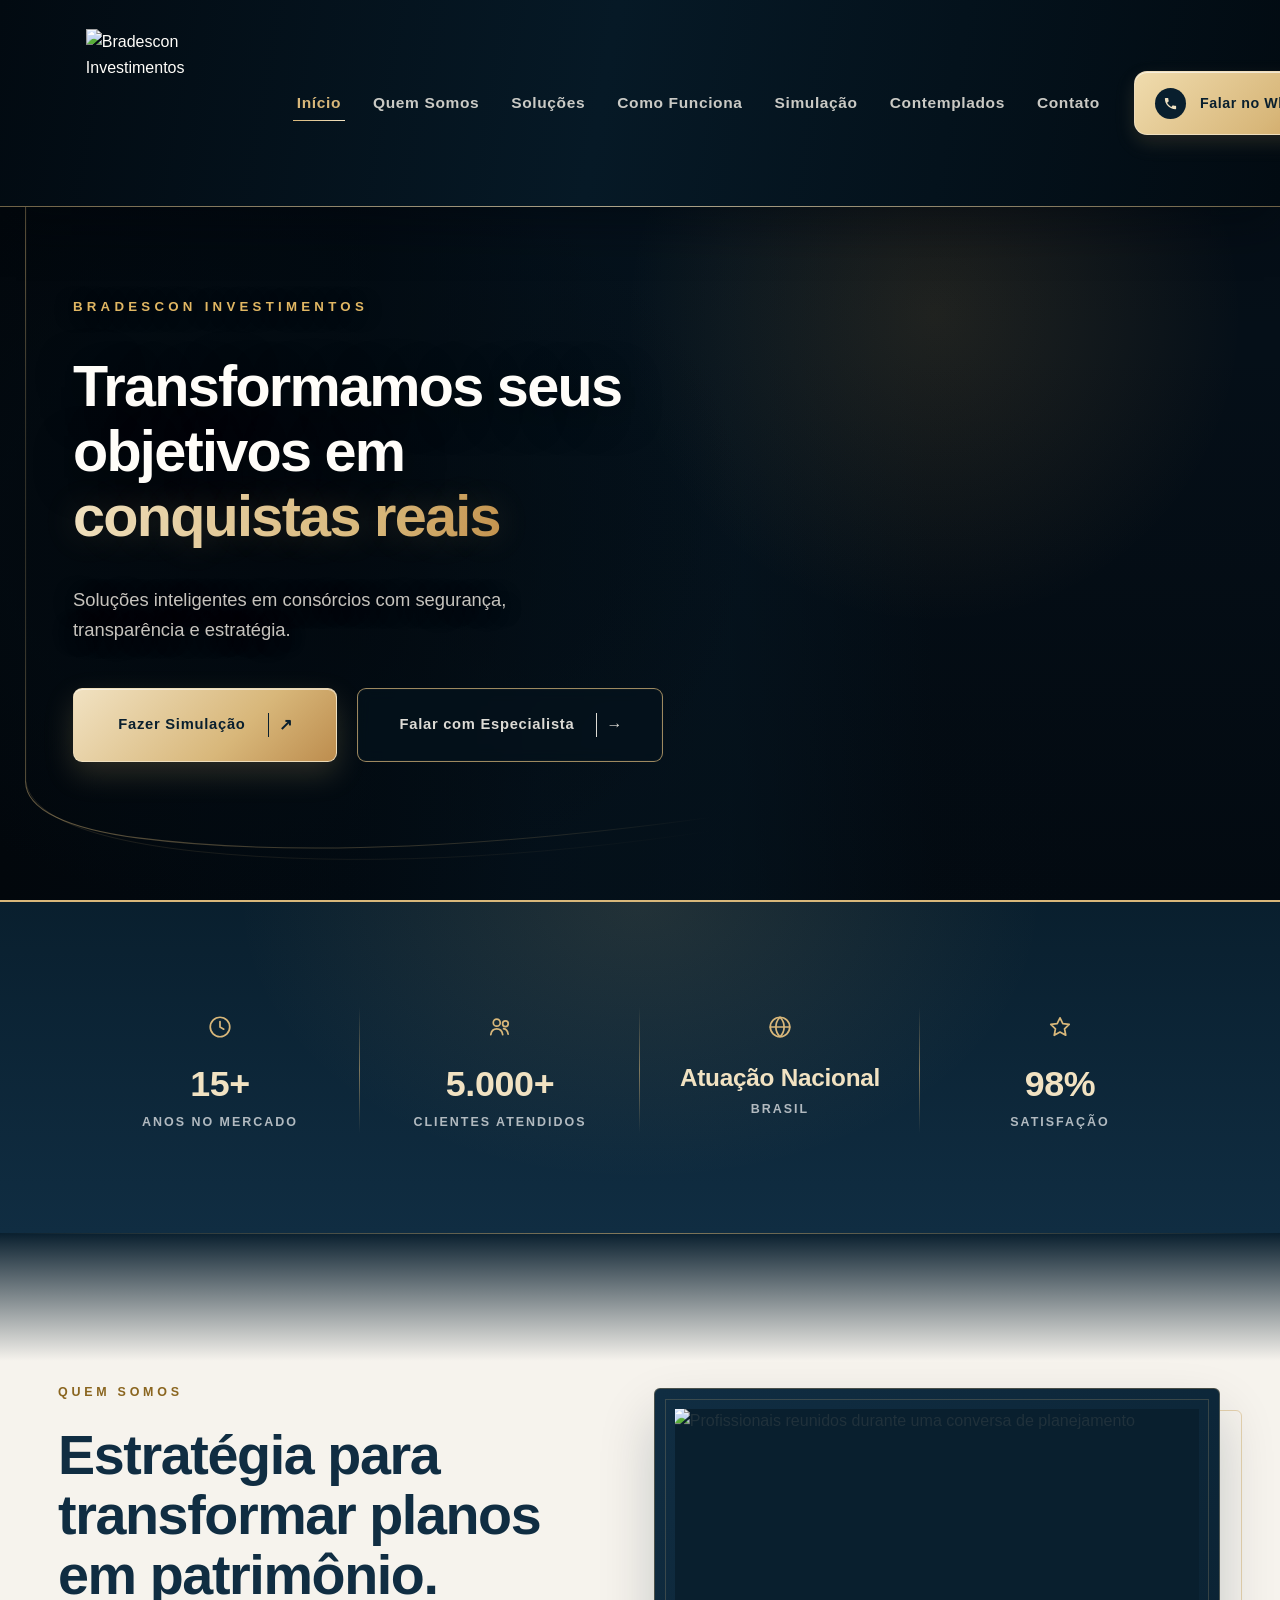
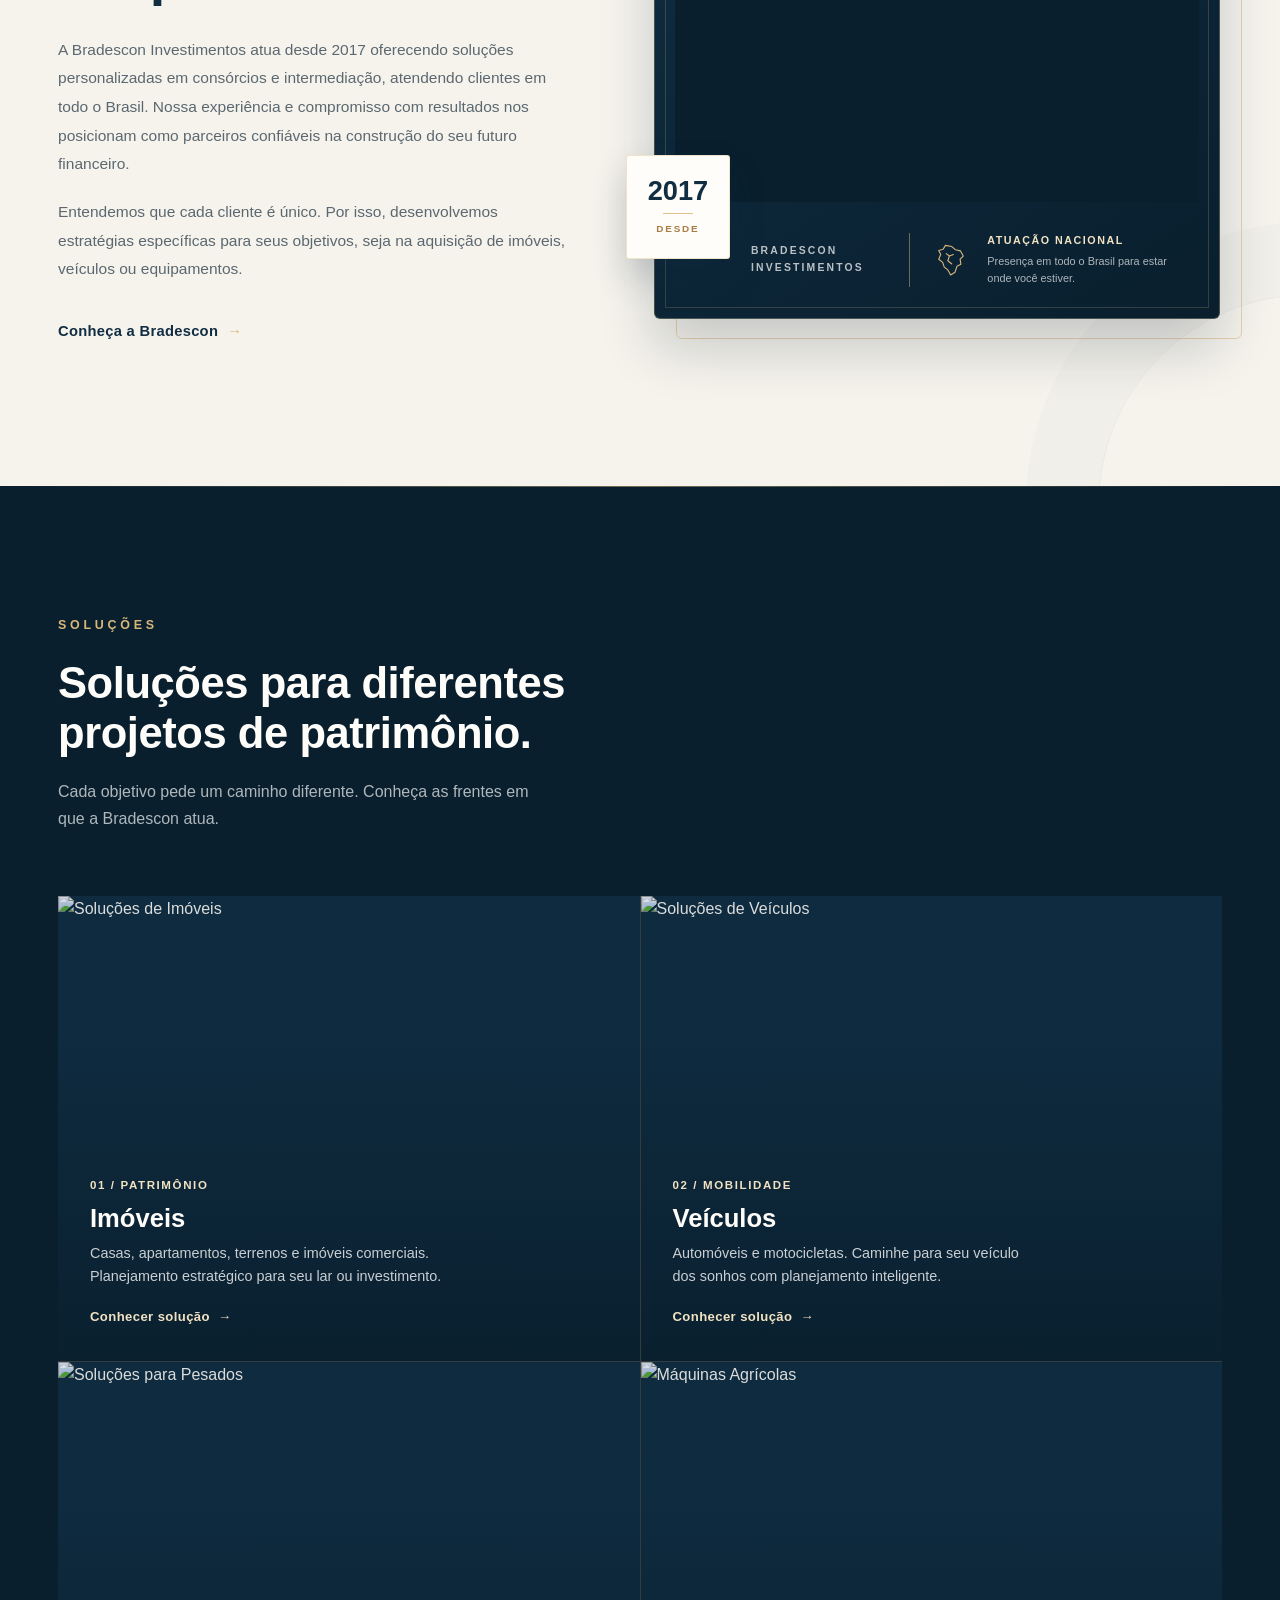
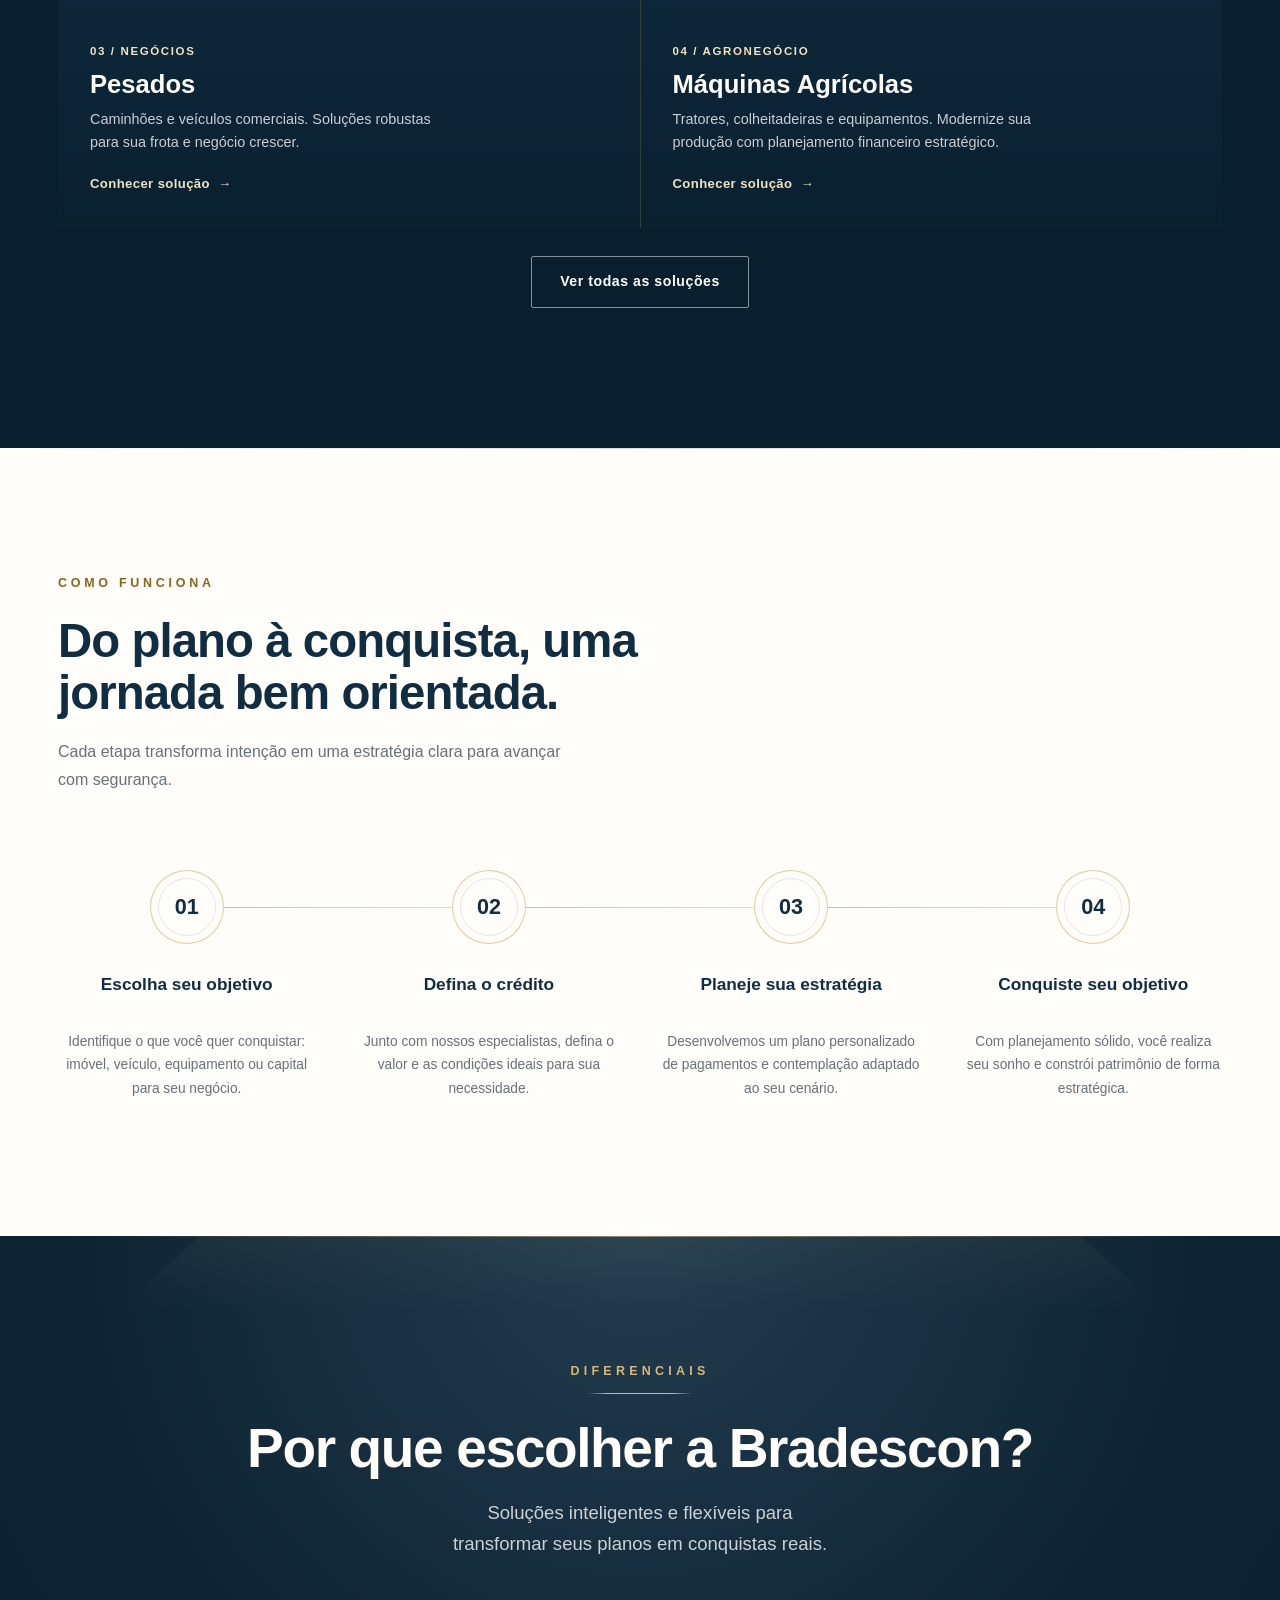
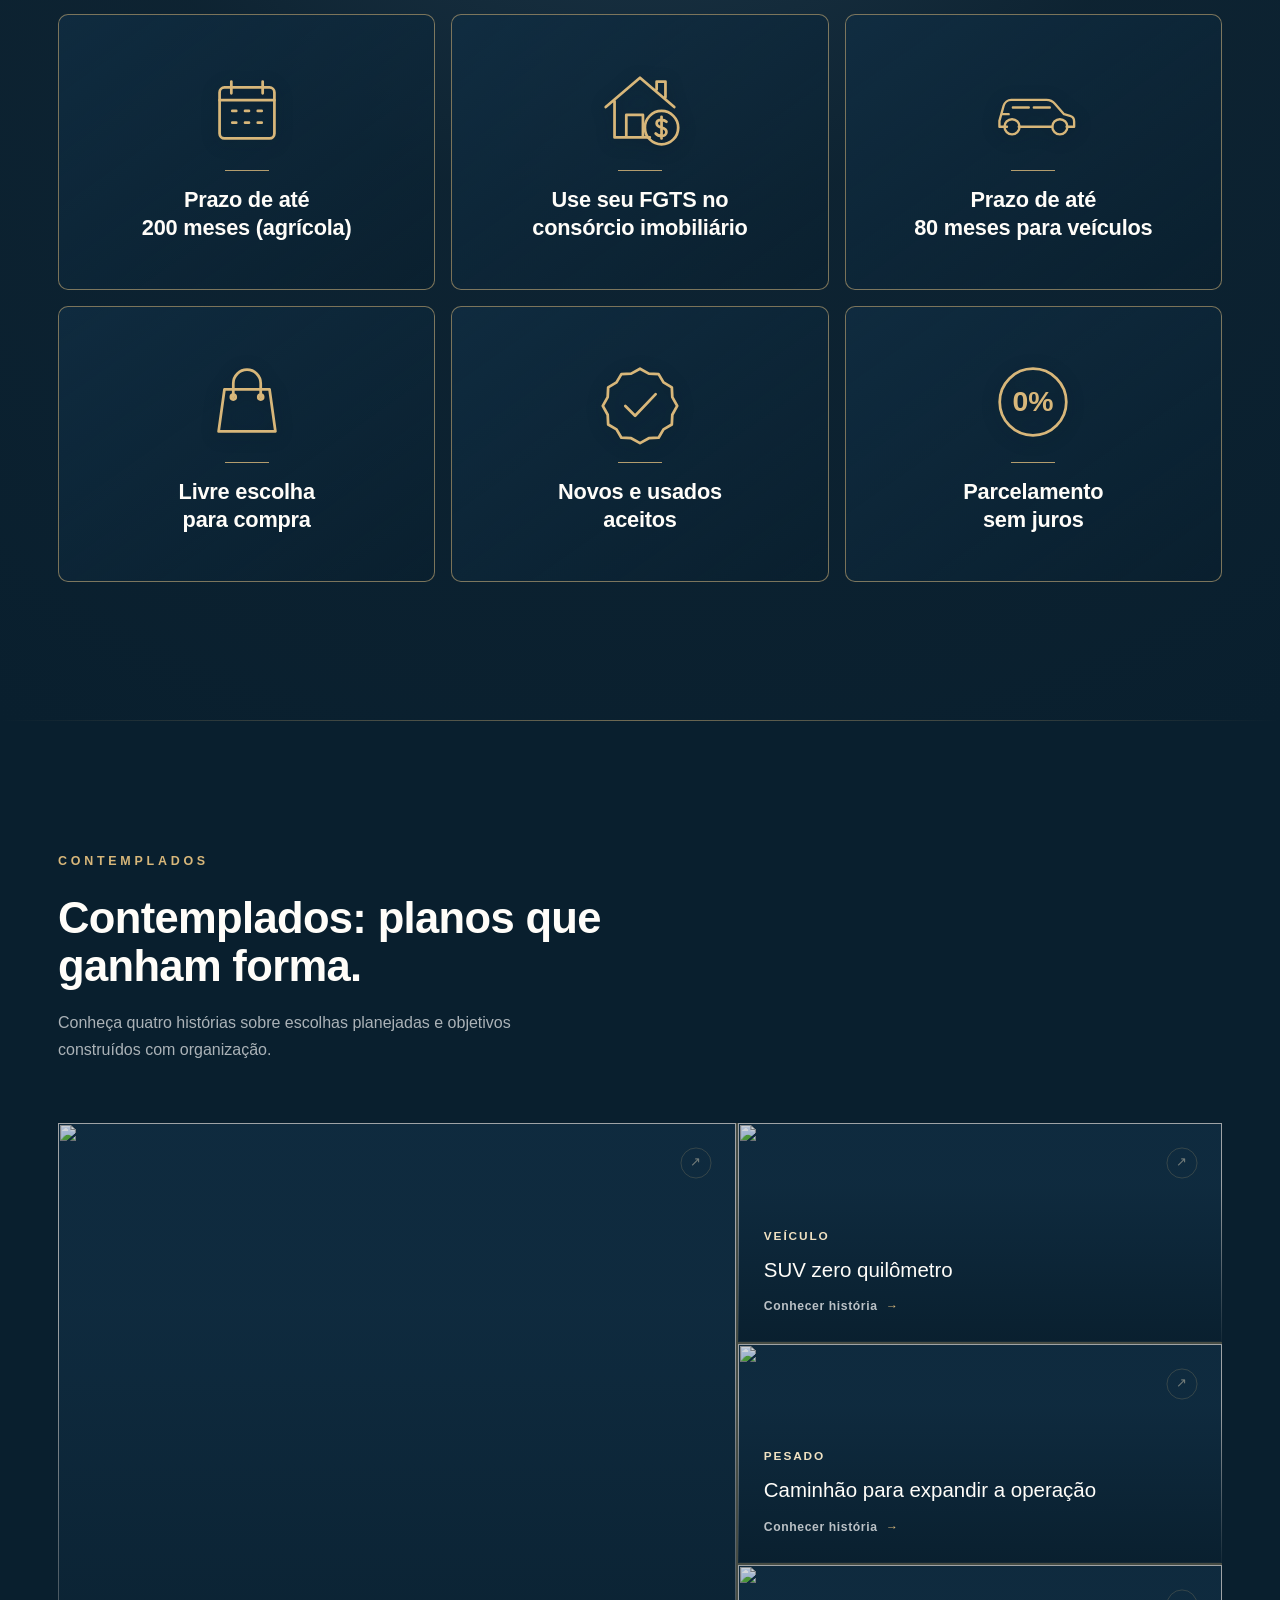
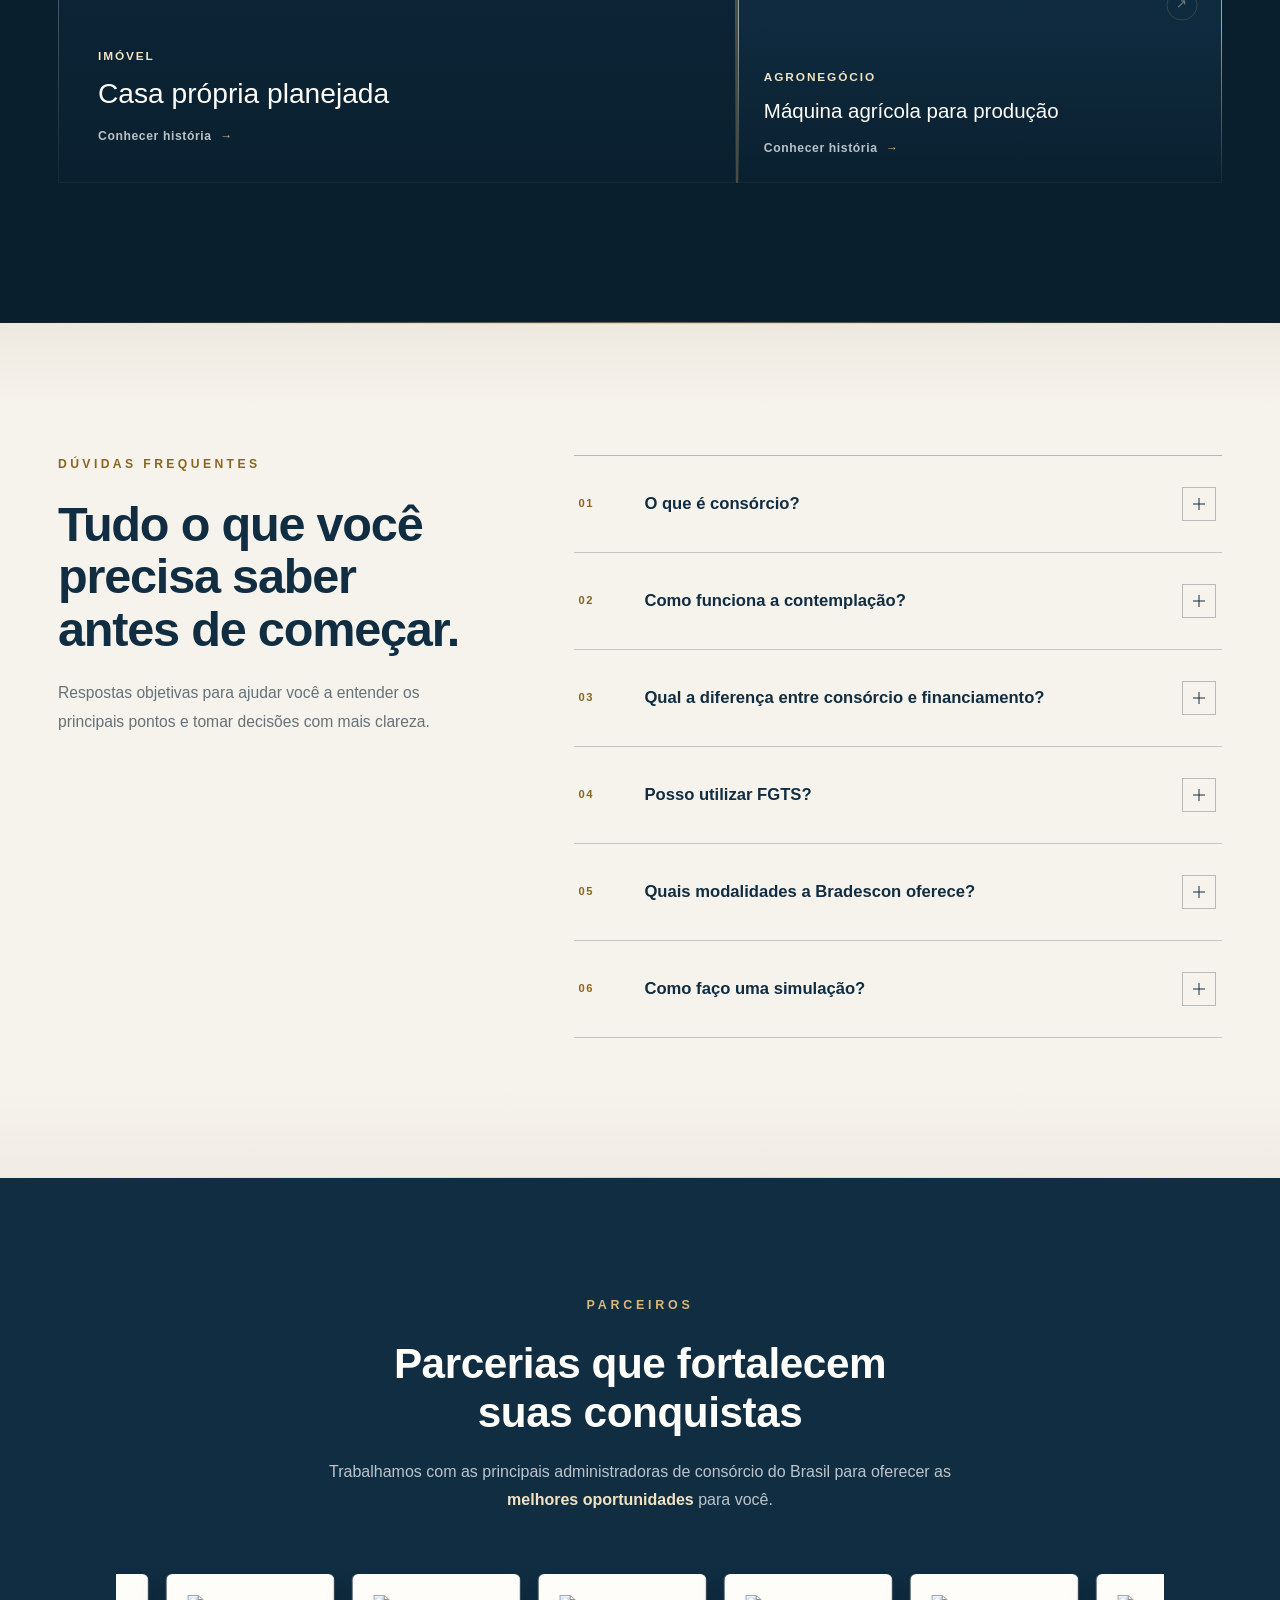
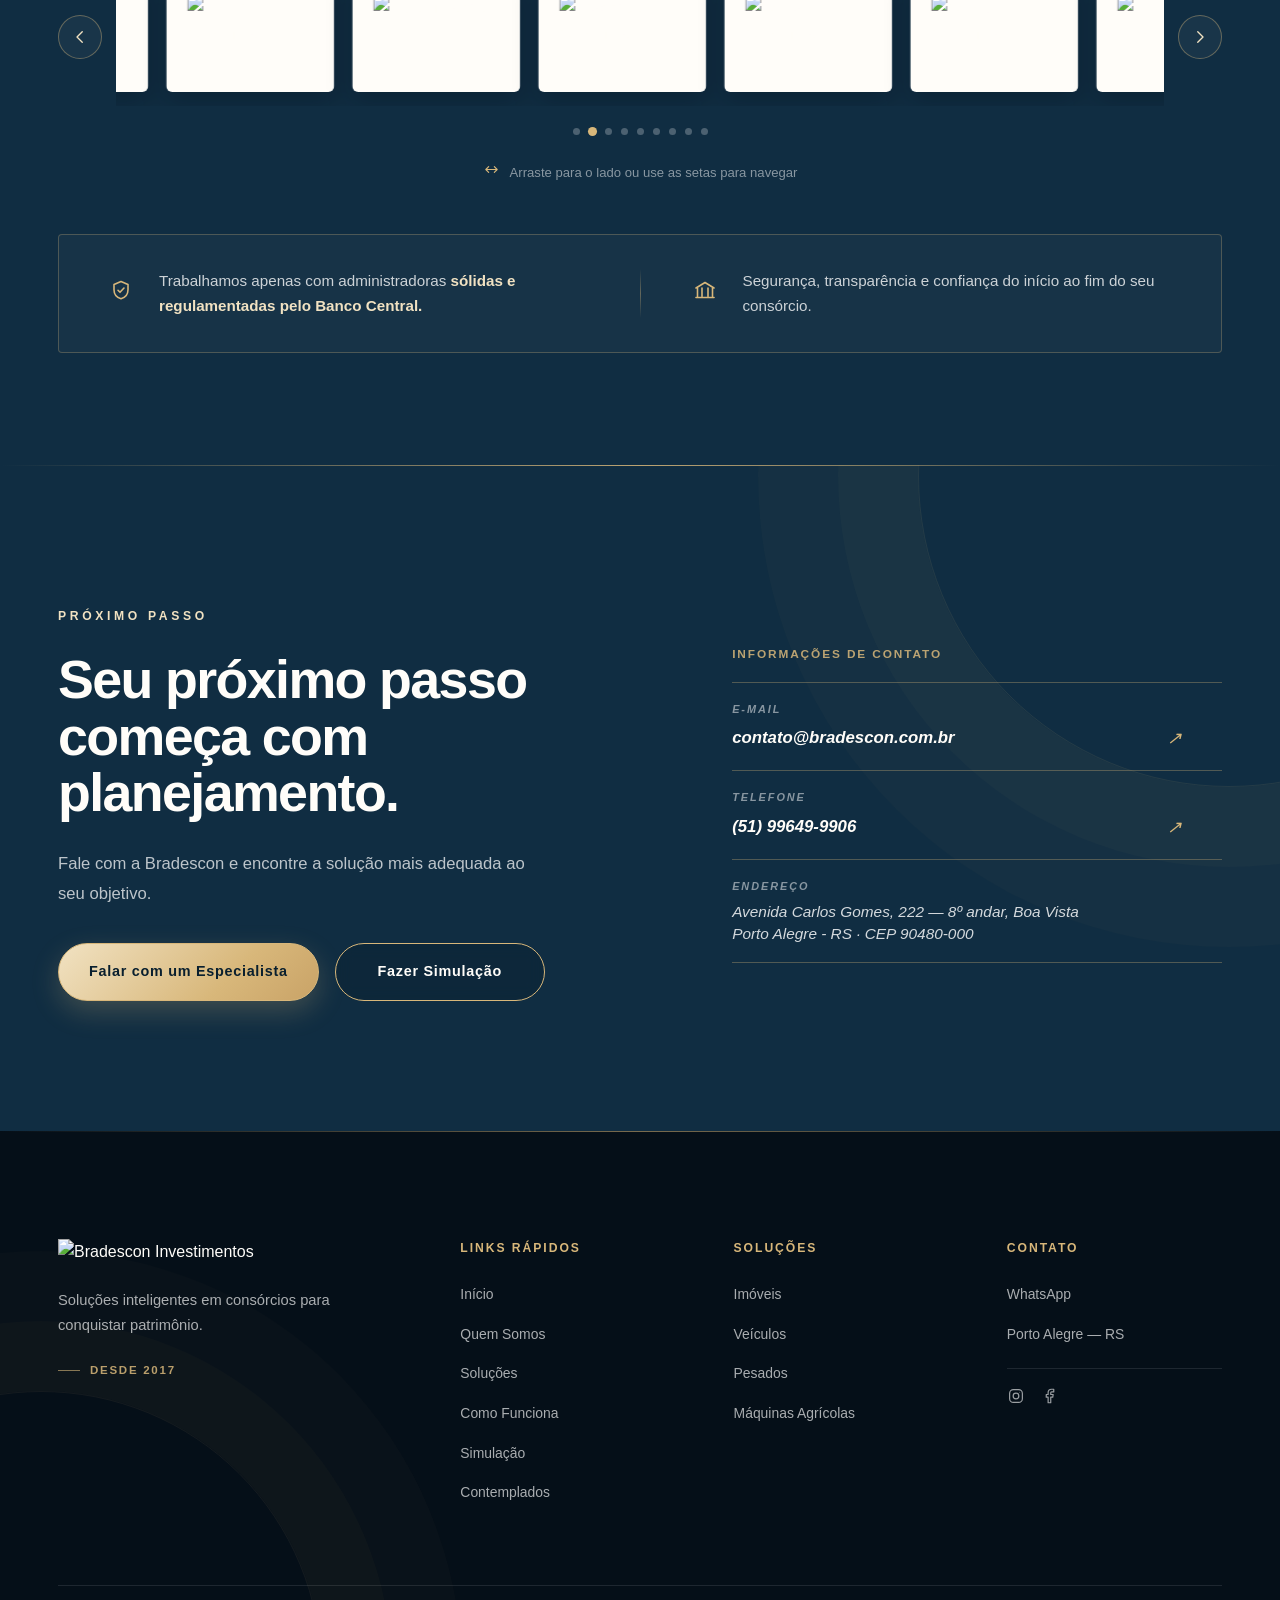
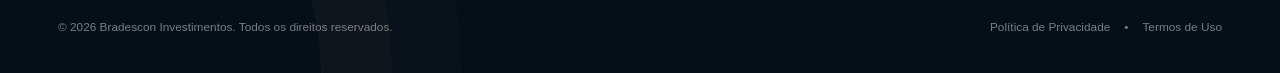
==== index.html @ 145e847c "Add files via upload" ====
<!DOCTYPE html>
<html lang="pt-BR">
<head>
    <meta charset="UTF-8">
    <meta name="viewport" content="width=device-width, initial-scale=1.0">
    <meta name="description" content="Bradescon Investimentos - Soluções inteligentes em consórcios para quem planeja crescer, investir e conquistar patrimônio.">
    <meta name="theme-color" content="#102d42">
    
    <!-- Open Graph -->
    <meta property="og:title" content="Bradescon Investimentos">
    <meta property="og:description" content="Soluções inteligentes em consórcios para quem planeja crescer, investir e conquistar patrimônio.">
    <meta property="og:type" content="website">
    <meta property="og:url" content="https://bradescon.com.br/">
    <meta property="og:image" content="https://bradescon.com.br/images/og-image.png">
    <meta property="og:image:width" content="1731">
    <meta property="og:image:height" content="909">
    
    <!-- Twitter Card -->
    <meta name="twitter:card" content="summary_large_image">
    <meta name="twitter:title" content="Bradescon Investimentos">
    <meta name="twitter:description" content="Soluções inteligentes em consórcios para quem planeja crescer, investir e conquistar patrimônio.">
    <meta name="twitter:image" content="https://bradescon.com.br/images/og-image.png">
    
    <title>Bradescon Investimentos | Consórcios e Planejamento Patrimonial</title>
    <link rel="canonical" href="https://bradescon.com.br/">
    <link rel="icon" href="images/sigla-bradescon-512.png" type="image/png">
    <link rel="stylesheet" href="style.css">
</head>
<body>
    <!-- HEADER -->
    <header class="header" id="header">
        <div class="container header-content">
            <a class="logo" href="index.html" aria-label="Bradescon Investimentos — início"><picture><source media="(max-width: 480px)" srcset="images/sigla-bradescon-512.png"><img src="images/logo-bradescon-sem-brilho-512.png" width="512" height="512" alt="Bradescon Investimentos"></picture></a>
            
            <nav class="nav-desktop" aria-label="Navegação principal">
                <ul class="nav-list">
                    <li><a href="index.html" aria-current="page">Início</a></li>
                    <li><a href="quem-somos.html">Quem Somos</a></li>
                    <li><a href="servicos.html">Soluções</a></li>
                    <li><a href="#como-funciona">Como Funciona</a></li>
                    <li><a href="simulacao.html">Simulação</a></li>
                    <li><a href="#conquistas">Contemplados</a></li>
                    <li><a href="#contato">Contato</a></li>
                </ul>
            </nav>
            
            <div class="header-actions">
                <a href="https://wa.me/5551996499906" class="btn btn-whatsapp" target="_blank" rel="noopener noreferrer">
                    <span class="whatsapp-mark" aria-hidden="true"><svg viewBox="0 0 24 24"><path d="M6.6 10.8c1.4 2.8 3.8 5.1 6.6 6.6l2.2-2.2c.3-.3.7-.4 1-.2 1.1.4 2.3.6 3.6.6.6 0 1 .4 1 1V20c0 .6-.4 1-1 1-9.4 0-17-7.6-17-17 0-.6.4-1 1-1h3.5c.6 0 1 .4 1 1 0 1.3.2 2.5.6 3.6.1.3 0 .7-.2 1l-2.3 2.2Z"/></svg></span>
                    Falar no WhatsApp
                </a>
            </div>

            <!-- Mobile Menu Toggle -->
            <button class="menu-toggle" id="menuToggle" aria-label="Abrir menu" aria-expanded="false" aria-controls="navMobile">
                <span></span>
                <span></span>
                <span></span>
            </button>
        </div>
        
        <!-- Mobile Navigation -->
        <nav class="nav-mobile" id="navMobile" aria-label="Navegação mobile">
            <ul class="nav-list-mobile">
                <li><a href="index.html" aria-current="page">Início</a></li>
                <li><a href="quem-somos.html">Quem Somos</a></li>
                <li><a href="servicos.html">Soluções</a></li>
                <li><a href="#como-funciona">Como Funciona</a></li>
                <li><a href="simulacao.html">Simulação</a></li>
                <li><a href="#conquistas">Contemplados</a></li>
                <li><a href="#contato">Contato</a></li>
                <li><a href="https://wa.me/5551996499906" class="btn btn-whatsapp-mobile" target="_blank" rel="noopener noreferrer">Falar no WhatsApp</a></li>
            </ul>
        </nav>
    </header>

    <!-- HERO SECTION -->
    <section class="hero" id="inicio">
        <div class="hero-background" aria-hidden="true">
            <img src="images/hero.webp" width="1672" height="941" alt="" loading="eager" fetchpriority="high" decoding="async">
        </div>
        <div class="hero-overlay"></div>
        <svg class="hero-deco" viewBox="0 0 1600 1000" preserveAspectRatio="none" aria-hidden="true" focusable="false">
            <defs>
                <linearGradient id="heroDecoFade" x1="0%" y1="0%" x2="100%" y2="0%">
                    <stop offset="0%" stop-color="#d8b77a" stop-opacity=".55"/>
                    <stop offset="55%" stop-color="#d8b77a" stop-opacity=".28"/>
                    <stop offset="100%" stop-color="#d8b77a" stop-opacity="0"/>
                </linearGradient>
                <linearGradient id="heroDecoFadeSoft" x1="0%" y1="0%" x2="100%" y2="0%">
                    <stop offset="0%" stop-color="#d8b77a" stop-opacity=".2"/>
                    <stop offset="55%" stop-color="#d8b77a" stop-opacity=".1"/>
                    <stop offset="100%" stop-color="#d8b77a" stop-opacity="0"/>
                </linearGradient>
            </defs>
            <path class="hero-deco-main" d="M32 130 L32 868 C32 900 86 921 172 931 C 366 953 610 942 890 908" fill="none" stroke="url(#heroDecoFade)" stroke-width="1.2"/>
            <path class="hero-deco-aux" d="M32 868 C 40 910 122 934 246 946 C 440 964 660 954 900 922" fill="none" stroke="url(#heroDecoFadeSoft)" stroke-width="1"/>
        </svg>
        <div class="container hero-content">
            <div class="hero-text">
                <p class="hero-eyebrow hero-step hero-step-1">BRADESCON INVESTIMENTOS</p>
                <h1 class="hero-headline">
                    <span class="hero-line hero-step hero-step-2">Transformamos seus</span>
                    <span class="hero-line hero-step hero-step-3">objetivos em</span>
                    <span class="hero-line hero-step hero-step-4"><span class="highlight-gold">conquistas reais</span></span>
                </h1>
                <p class="hero-subheadline hero-step hero-step-5">
                    Soluções inteligentes em consórcios com segurança, transparência e estratégia.
                </p>

                <div class="hero-ctas">
                    <a href="simulacao.html" class="btn btn-primary hero-step hero-step-6"><span>Fazer Simulação</span><span class="hero-btn-arrow" aria-hidden="true">↗</span></a>
                    <a href="#contato" class="btn btn-secondary hero-step hero-step-7"><span>Falar com Especialista</span><span class="hero-btn-arrow" aria-hidden="true">→</span></a>
                </div>
            </div>
        </div>
    </section>

    <!-- CREDIBILITY SECTION -->
    <section class="credibility">
        <div class="container">
            <div class="credibility-grid">
                <div class="credibility-item">
                    <span class="credibility-icon" aria-hidden="true">
                        <svg viewBox="0 0 24 24" fill="none" stroke="currentColor" stroke-width="1.6" stroke-linecap="round" stroke-linejoin="round"><circle cx="12" cy="12" r="9"></circle><path d="M12 7v5l3.5 2"></path></svg>
                    </span>
                    <div class="credibility-number" data-count-to="15" data-suffix="+">0+</div>
                    <div class="credibility-label">Anos no mercado</div>
                </div>
                <div class="credibility-item">
                    <span class="credibility-icon" aria-hidden="true">
                        <svg viewBox="0 0 24 24" fill="none" stroke="currentColor" stroke-width="1.6" stroke-linecap="round" stroke-linejoin="round"><circle cx="9" cy="8" r="3.2"></circle><path d="M3.5 19c.6-3.4 3-5.2 5.5-5.2s4.9 1.8 5.5 5.2"></path><circle cx="17" cy="9" r="2.6"></circle><path d="M15.3 13.6c2 .2 3.6 1.8 4.2 5"></path></svg>
                    </span>
                    <div class="credibility-number" data-count-to="5000" data-suffix="+" data-locale="pt-BR">0+</div>
                    <div class="credibility-label">Clientes atendidos</div>
                </div>
                <div class="credibility-item">
                    <span class="credibility-icon" aria-hidden="true">
                        <svg viewBox="0 0 24 24" fill="none" stroke="currentColor" stroke-width="1.6" stroke-linecap="round" stroke-linejoin="round"><circle cx="12" cy="12" r="9"></circle><path d="M3 12h18M12 3c2.5 2.5 3.8 5.8 3.8 9s-1.3 6.5-3.8 9c-2.5-2.5-3.8-5.8-3.8-9S9.5 5.5 12 3Z"></path></svg>
                    </span>
                    <div class="credibility-number credibility-number-static">Atuação Nacional</div>
                    <div class="credibility-label">Brasil</div>
                </div>
                <div class="credibility-item">
                    <span class="credibility-icon" aria-hidden="true">
                        <svg viewBox="0 0 24 24" fill="none" stroke="currentColor" stroke-width="1.6" stroke-linecap="round" stroke-linejoin="round"><path d="M12 3.5l2.6 5.4 5.9.7-4.3 4.1 1.1 5.9-5.3-2.9-5.3 2.9 1.1-5.9-4.3-4.1 5.9-.7Z"></path></svg>
                    </span>
                    <div class="credibility-number" data-count-to="98" data-suffix="%">0%</div>
                    <div class="credibility-label">Satisfação</div>
                </div>
            </div>
        </div>
    </section>

    <!-- QUEM SOMOS SECTION -->
    <section class="about" id="quem-somos" aria-labelledby="about-title">
        <div class="container about-grid">
            <div class="about-text">
                <p class="about-eyebrow about-animate">QUEM SOMOS</p>
                <h2 class="about-title about-animate" id="about-title">Estratégia para transformar planos em patrimônio.</h2>
                <div class="about-copy about-animate">
                    <p>
                        A Bradescon Investimentos atua desde 2017 oferecendo soluções personalizadas em consórcios
                        e intermediação, atendendo clientes em todo o Brasil. Nossa experiência e compromisso com
                        resultados nos posicionam como parceiros confiáveis na construção do seu futuro financeiro.
                    </p>
                    <p>
                        Entendemos que cada cliente é único. Por isso, desenvolvemos estratégias específicas
                        para seus objetivos, seja na aquisição de imóveis, veículos ou equipamentos.
                    </p>
                </div>
                <a href="quem-somos.html" class="about-link about-animate">Conheça a Bradescon <span aria-hidden="true">→</span></a>
            </div>
            <div class="about-visual about-animate-x">
                <div class="about-panel">
                    <div class="about-visual-frame">
                        <img src="images/quem-somos-nos.webp" width="1448" height="1086" loading="lazy" decoding="async" alt="Profissionais reunidos durante uma conversa de planejamento">
                    </div>
                    <div class="about-panel-footer">
                        <span class="about-visual-caption">BRADESCON INVESTIMENTOS</span>
                        <div class="about-national">
                            <span class="about-national-icon" aria-hidden="true">
                                <svg viewBox="0 0 48 48" fill="none" xmlns="http://www.w3.org/2000/svg">
                                    <path d="M17 5.5L25 7L29.5 11L36 12.5L39.5 19L35.5 23L36.5 29.5L31.5 32L29 39.5L23.5 43L20 36.5L15.5 33L13.5 27L8.5 23L11 17L8.5 12L14 10.5L17 5.5Z"/>
                                    <path d="M18 16L22 19L27 17M22 19L20 25L25 29"/>
                                </svg>
                            </span>
                            <span class="about-national-copy">
                                <strong>ATUAÇÃO NACIONAL</strong>
                                <span>Presença em todo o Brasil para estar onde você estiver.</span>
                            </span>
                        </div>
                    </div>
                </div>
                <div class="about-visual-badge">
                    <span class="about-visual-badge-number">2017</span>
                    <span class="about-visual-badge-label">Desde</span>
                </div>
            </div>
        </div>
    </section>

    <!-- SOLUÇÕES SECTION -->
    <section class="solucoes" id="solucoes">
        <div class="container">
            <div class="solucoes-head">
                <p class="solucoes-eyebrow solucoes-animate">SOLUÇÕES</p>
                <h2 class="solucoes-title solucoes-animate">Soluções para diferentes projetos de patrimônio.</h2>
                <p class="solucoes-subtitle solucoes-animate">Cada objetivo pede um caminho diferente. Conheça as frentes em que a Bradescon atua.</p>
            </div>

            <div class="solucoes-grid">
                <!-- Imóveis -->
                <a class="solucao-panel solucoes-animate" href="servicos.html#imoveis" style="transition-delay:.05s">
                    <div class="solucao-panel-image">
                        <img src="images/solucao-imoveis.webp" width="1290" height="860" alt="Soluções de Imóveis" loading="lazy">
                    </div>
                    <span class="solucao-panel-indicator" aria-hidden="true">↗</span>
                    <div class="solucao-panel-content">
                        <p class="solucao-panel-category">01 / Patrimônio</p>
                        <h3>Imóveis</h3>
                        <p class="solucao-panel-desc">Casas, apartamentos, terrenos e imóveis comerciais. Planejamento estratégico para seu lar ou investimento.</p>
                        <span class="solucao-panel-cta">Conhecer solução <span aria-hidden="true">→</span></span>
                    </div>
                </a>

                <!-- Veículos -->
                <a class="solucao-panel solucoes-animate" href="servicos.html#veiculos" style="transition-delay:.1s">
                    <div class="solucao-panel-image">
                        <img src="images/solucao-veiculos-leves.webp" width="1290" height="860" alt="Soluções de Veículos" loading="lazy">
                    </div>
                    <span class="solucao-panel-indicator" aria-hidden="true">↗</span>
                    <div class="solucao-panel-content">
                        <p class="solucao-panel-category">02 / Mobilidade</p>
                        <h3>Veículos</h3>
                        <p class="solucao-panel-desc">Automóveis e motocicletas. Caminhe para seu veículo dos sonhos com planejamento inteligente.</p>
                        <span class="solucao-panel-cta">Conhecer solução <span aria-hidden="true">→</span></span>
                    </div>
                </a>

                <!-- Pesados -->
                <a class="solucao-panel solucoes-animate" href="servicos.html#pesados" style="transition-delay:.15s">
                    <div class="solucao-panel-image">
                        <img src="images/solucao-veiculos-pesados.webp" width="1094" height="504" alt="Soluções para Pesados" loading="lazy">
                    </div>
                    <span class="solucao-panel-indicator" aria-hidden="true">↗</span>
                    <div class="solucao-panel-content">
                        <p class="solucao-panel-category">03 / Negócios</p>
                        <h3>Pesados</h3>
                        <p class="solucao-panel-desc">Caminhões e veículos comerciais. Soluções robustas para sua frota e negócio crescer.</p>
                        <span class="solucao-panel-cta">Conhecer solução <span aria-hidden="true">→</span></span>
                    </div>
                </a>

                <!-- Agrícolas -->
                <a class="solucao-panel solucoes-animate" href="servicos.html#agro" style="transition-delay:.2s">
                    <div class="solucao-panel-image">
                        <img src="images/solucao-agricolas.webp" width="1128" height="750" alt="Máquinas Agrícolas" loading="lazy">
                    </div>
                    <span class="solucao-panel-indicator" aria-hidden="true">↗</span>
                    <div class="solucao-panel-content">
                        <p class="solucao-panel-category">04 / Agronegócio</p>
                        <h3>Máquinas Agrícolas</h3>
                        <p class="solucao-panel-desc">Tratores, colheitadeiras e equipamentos. Modernize sua produção com planejamento financeiro estratégico.</p>
                        <span class="solucao-panel-cta">Conhecer solução <span aria-hidden="true">→</span></span>
                    </div>
                </a>
            </div>
            <div class="section-action"><a href="servicos.html" class="btn btn-secondary solucoes-btn">Ver todas as soluções</a></div>
        </div>
    </section>

    <!-- COMO FUNCIONA SECTION -->
    <section class="como-funciona" id="como-funciona" aria-labelledby="process-title">
        <div class="container">
            <header class="process-head">
                <p class="process-eyebrow process-animate">COMO FUNCIONA</p>
                <h2 class="process-title process-animate" id="process-title">Do plano à conquista, uma jornada bem orientada.</h2>
                <p class="process-intro process-animate">Cada etapa transforma intenção em uma estratégia clara para avançar com segurança.</p>
            </header>

            <ol class="process-journey" aria-label="Etapas do planejamento Bradescon">
                <li class="process-step process-animate">
                    <div class="process-marker" aria-hidden="true"><span>01</span></div>
                    <div class="process-copy">
                        <h3>Escolha seu objetivo</h3>
                        <p>Identifique o que você quer conquistar: imóvel, veículo, equipamento ou capital para seu negócio.</p>
                    </div>
                </li>

                <li class="process-step process-animate">
                    <div class="process-marker" aria-hidden="true"><span>02</span></div>
                    <div class="process-copy">
                        <h3>Defina o crédito</h3>
                        <p>Junto com nossos especialistas, defina o valor e as condições ideais para sua necessidade.</p>
                    </div>
                </li>

                <li class="process-step process-animate">
                    <div class="process-marker" aria-hidden="true"><span>03</span></div>
                    <div class="process-copy">
                        <h3>Planeje sua estratégia</h3>
                        <p>Desenvolvemos um plano personalizado de pagamentos e contemplação adaptado ao seu cenário.</p>
                    </div>
                </li>

                <li class="process-step process-animate">
                    <div class="process-marker" aria-hidden="true"><span>04</span></div>
                    <div class="process-copy">
                        <h3>Conquiste seu objetivo</h3>
                        <p>Com planejamento sólido, você realiza seu sonho e constrói patrimônio de forma estratégica.</p>
                    </div>
                </li>
            </ol>
        </div>
    </section>

    <!-- DIFERENCIAIS SECTION -->
    <section class="diferenciais" id="diferenciais" aria-labelledby="diff-title">
        <div class="container diff-layout">
            <header class="diff-head">
                <p class="diff-eyebrow diff-animate">DIFERENCIAIS</p>
                <span class="diff-eyebrow-rule diff-animate" aria-hidden="true"></span>
                <h2 class="diff-title diff-animate" id="diff-title">Por que escolher a Bradescon?</h2>
                <p class="diff-intro diff-animate">Soluções inteligentes e flexíveis para transformar seus planos em conquistas reais.</p>
            </header>

            <ol class="diff-grid" aria-label="Diferenciais Bradescon">
                <li class="diff-card diff-card-calendar diff-animate" style="--diff-delay: .22s">
                    <div class="diff-icon" aria-hidden="true">
                        <svg viewBox="0 0 96 96" fill="none" xmlns="http://www.w3.org/2000/svg">
                            <rect x="20" y="25" width="56" height="52" rx="5"/>
                            <path d="M20 38H76M32 19V31M64 19V31"/>
                            <path class="diff-icon-accent" d="M33 49H37M46 49H50M59 49H63M33 61H37M46 61H50M59 61H63"/>
                        </svg>
                    </div>
                    <span class="diff-card-rule" aria-hidden="true"></span>
                    <h3>Prazo de até<br>200 meses (agrícola)</h3>
                </li>

                <li class="diff-card diff-card-property diff-animate" style="--diff-delay: .3s">
                    <div class="diff-icon" aria-hidden="true">
                        <svg viewBox="0 0 96 96" fill="none" xmlns="http://www.w3.org/2000/svg">
                            <path d="M13 45L48 15L83 45M22 39V76H58M34 76V53H51V76M65 27V19H74V35"/>
                            <g class="diff-icon-coin">
                                <circle cx="70" cy="66" r="17"/>
                                <path d="M75 60C73.5 58.5 71.8 58 69.8 58C67 58 65 59.5 65 61.8C65 64.3 67.2 65.2 70.2 66C73.2 66.8 75 68 75 70.4C75 73 72.8 74.5 70 74.5C67.6 74.5 65.5 73.7 64 72M70 55V77"/>
                            </g>
                        </svg>
                    </div>
                    <span class="diff-card-rule" aria-hidden="true"></span>
                    <h3>Use seu FGTS no<br>consórcio imobiliário</h3>
                </li>

                <li class="diff-card diff-card-vehicle diff-animate" style="--diff-delay: .38s">
                    <div class="diff-icon" aria-hidden="true">
                        <svg viewBox="0 0 112 96" fill="none" xmlns="http://www.w3.org/2000/svg">
                            <path d="M16 61L21 43C22.2 39 25.9 36 30 36H72C76 36 79.7 37.8 82.3 40.8L93 53L100 55C103 55.8 105 58.5 105 61.6V68H96M25 68H16V61M39 68H79"/>
                            <circle cx="31" cy="68" r="9"/><circle cx="88" cy="68" r="9"/>
                            <path d="M32 45H51M57 45H76M20 53H27"/>
                        </svg>
                    </div>
                    <span class="diff-card-rule" aria-hidden="true"></span>
                    <h3>Prazo de até<br>80 meses para veículos</h3>
                </li>

                <li class="diff-card diff-card-choice diff-animate" style="--diff-delay: .46s">
                    <div class="diff-icon" aria-hidden="true">
                        <svg viewBox="0 0 96 96" fill="none" xmlns="http://www.w3.org/2000/svg">
                            <path d="M25 35H71L77 78H19L25 35Z"/>
                            <path class="diff-icon-handles" d="M34 43V29C34 21.3 40.3 15 48 15C55.7 15 62 21.3 62 29V43"/>
                            <circle cx="34" cy="43" r="2.5"/><circle cx="62" cy="43" r="2.5"/>
                        </svg>
                    </div>
                    <span class="diff-card-rule" aria-hidden="true"></span>
                    <h3>Livre escolha<br>para compra</h3>
                </li>

                <li class="diff-card diff-card-accepted diff-animate" style="--diff-delay: .54s">
                    <div class="diff-icon" aria-hidden="true">
                        <svg viewBox="0 0 96 96" fill="none" xmlns="http://www.w3.org/2000/svg">
                            <path d="M48 14L57 19L67 19.5L72 28L80.5 33L81 43L86 52L81 61L80.5 71L72 76L67 84.5L57 85L48 90L39 85L29 84.5L24 76L15.5 71L15 61L10 52L15 43L15.5 33L24 28L29 19.5L39 19L48 14Z"/>
                            <path class="diff-icon-check" d="M33 52L43 62L64 40"/>
                        </svg>
                    </div>
                    <span class="diff-card-rule" aria-hidden="true"></span>
                    <h3>Novos e usados<br>aceitos</h3>
                </li>

                <li class="diff-card diff-card-interest diff-animate" style="--diff-delay: .62s">
                    <div class="diff-icon" aria-hidden="true">
                        <svg viewBox="0 0 96 96" fill="none" xmlns="http://www.w3.org/2000/svg">
                            <circle cx="48" cy="48" r="34"/>
                            <g class="diff-icon-percentage">
                                <text x="48" y="57" text-anchor="middle">0%</text>
                            </g>
                        </svg>
                    </div>
                    <span class="diff-card-rule" aria-hidden="true"></span>
                    <h3>Parcelamento<br>sem juros</h3>
                </li>
            </ol>
        </div>
    </section>

    <!-- CONTEMPLADOS SECTION -->
    <section class="contemplados" id="conquistas" aria-labelledby="contemplados-title">
        <div class="container">
            <header class="conquistas-head">
                <p class="conquistas-eyebrow conquistas-animate">CONTEMPLADOS</p>
                <h2 class="conquistas-title conquistas-animate" id="contemplados-title">Contemplados: planos que ganham forma.</h2>
                <p class="conquistas-subtitle conquistas-animate">Conheça quatro histórias sobre escolhas planejadas e objetivos construídos com organização.</p>
            </header>

            <div class="conquistas-grid">
                <!-- Exemplo ilustrativo: Imóvel -->
                <button type="button" class="conquista-panel conquista-featured conquistas-animate contemplado-trigger" data-contemplado="imovel" aria-haspopup="dialog" aria-controls="contemplado-modal" aria-label="Abrir história de Lucas Ferreira e Amanda Ribeiro" style="transition-delay:.05s">
                    <div class="conquista-image">
                        <img src="images/historia-imoveis.webp" width="1289" height="860" alt="" loading="lazy">
                    </div>
                    <span class="conquista-indicator" aria-hidden="true">↗</span>
                    <div class="conquista-content">
                        <p class="conquista-category">Imóvel</p>
                        <span class="conquista-title">Casa própria planejada</span>
                        <span class="conquista-action">Conhecer história <span aria-hidden="true">→</span></span>
                    </div>
                </button>

                <!-- Exemplo ilustrativo: Veículo -->
                <button type="button" class="conquista-panel conquistas-animate contemplado-trigger" data-contemplado="veiculo" aria-haspopup="dialog" aria-controls="contemplado-modal" aria-label="Abrir história de Rafael Mendes" style="transition-delay:.1s">
                    <div class="conquista-image">
                        <img src="images/historia-veiculo.webp" width="1600" height="1067" alt="" loading="lazy">
                    </div>
                    <span class="conquista-indicator" aria-hidden="true">↗</span>
                    <div class="conquista-content">
                        <p class="conquista-category">Veículo</p>
                        <span class="conquista-title">SUV zero quilômetro</span>
                        <span class="conquista-action">Conhecer história <span aria-hidden="true">→</span></span>
                    </div>
                </button>

                <!-- Exemplo ilustrativo: Pesado -->
                <button type="button" class="conquista-panel conquistas-animate contemplado-trigger" data-contemplado="pesado" aria-haspopup="dialog" aria-controls="contemplado-modal" aria-label="Abrir história de Carlos Eduardo Martins" style="transition-delay:.15s">
                    <div class="conquista-image">
                        <img src="images/historia-pesado.webp" width="1600" height="1066" alt="" loading="lazy">
                    </div>
                    <span class="conquista-indicator" aria-hidden="true">↗</span>
                    <div class="conquista-content">
                        <p class="conquista-category">Pesado</p>
                        <span class="conquista-title">Caminhão para expandir a operação</span>
                        <span class="conquista-action">Conhecer história <span aria-hidden="true">→</span></span>
                    </div>
                </button>

                <!-- Exemplo ilustrativo: Agronegócio -->
                <button type="button" class="conquista-panel conquistas-animate contemplado-trigger" data-contemplado="agro" aria-haspopup="dialog" aria-controls="contemplado-modal" aria-label="Abrir história de João Carlos Pereira" style="transition-delay:.2s">
                    <div class="conquista-image">
                        <img src="images/historia-agro.webp" width="1600" height="1067" alt="" loading="lazy">
                    </div>
                    <span class="conquista-indicator" aria-hidden="true">↗</span>
                    <div class="conquista-content">
                        <p class="conquista-category">Agronegócio</p>
                        <span class="conquista-title">Máquina agrícola para produção</span>
                        <span class="conquista-action">Conhecer história <span aria-hidden="true">→</span></span>
                    </div>
                </button>
            </div>
        </div>
    </section>

    <!-- CONTEMPLADO DETAIL MODAL -->
    <div class="contemplado-modal" id="contemplado-modal" role="dialog" aria-modal="true" aria-labelledby="contemplado-modal-title" hidden>
        <div class="contemplado-backdrop" data-contemplado-close></div>
        <div class="contemplado-dialog" role="document">
            <button type="button" class="contemplado-close" data-contemplado-close aria-label="Fechar detalhes do contemplado">
                <span aria-hidden="true">×</span>
            </button>

            <div class="contemplado-media">
                <img id="contemplado-modal-image" src="images/historia-imoveis.webp" width="1289" height="860" alt="" loading="lazy">
            </div>

            <div class="contemplado-detail">
                <div class="contemplado-detail-inner">
                    <header class="contemplado-modal-head">
                        <p class="contemplado-modal-category" id="contemplado-modal-category">Imóvel</p>
                        <h2 id="contemplado-modal-title">Casa própria planejada</h2>
                        <p class="contemplado-profile" id="contemplado-modal-profile">Lucas Ferreira e Amanda Ribeiro</p>
                        <div class="contemplado-location-row">
                            <span id="contemplado-modal-location">Porto Alegre, RS</span>
                            <span class="contemplado-stars" aria-label="Cinco estrelas">★★★★★</span>
                        </div>
                    </header>

                    <dl class="contemplado-meta">
                        <div>
                            <dt>Conquista</dt>
                            <dd id="contemplado-modal-achievement">Casa própria</dd>
                        </div>
                        <div>
                            <dt>Tipo de consórcio</dt>
                            <dd id="contemplado-modal-type">Consórcio Imobiliário</dd>
                        </div>
                    </dl>

                    <section class="contemplado-story" aria-labelledby="contemplado-story-title">
                        <h3 id="contemplado-story-title">História</h3>
                        <p id="contemplado-modal-story"></p>
                    </section>

                    <blockquote class="contemplado-quote">
                        <p id="contemplado-modal-quote"></p>
                        <footer>Relato</footer>
                    </blockquote>

                    <a class="btn btn-primary contemplado-cta" id="contemplado-modal-cta" href="simulacao.html?categoria=imoveis">Quero conquistar meu sonho</a>
                </div>
            </div>
        </div>
    </div>

    <!-- FAQ SECTION -->
    <section class="faq" id="duvidas" aria-labelledby="faq-title">
        <div class="container">
            <div class="faq-layout">
                <header class="faq-head">
                    <p class="faq-eyebrow">DÚVIDAS FREQUENTES</p>
                    <h2 class="faq-title" id="faq-title">Tudo o que você precisa saber antes de começar.</h2>
                    <p class="faq-intro">Respostas objetivas para ajudar você a entender os principais pontos e tomar decisões com mais clareza.</p>
                </header>

                <div class="faq-list">
                    <!-- FAQ Item 1 -->
                    <article class="faq-item">
                        <h3 class="faq-heading">
                            <button class="faq-toggle" id="faq-question-1" aria-expanded="false" aria-controls="faq-answer-1">
                                <span class="faq-number" aria-hidden="true">01</span>
                                <span class="faq-question">O que é consórcio?</span>
                                <span class="faq-icon" aria-hidden="true"><span></span><span></span></span>
                            </button>
                        </h3>
                        <div class="faq-answer" id="faq-answer-1" role="region" aria-labelledby="faq-question-1" aria-hidden="true">
                            <div class="faq-answer-inner">
                                <p>
                                    Consórcio é uma modalidade de crédito onde um grupo de pessoas se reúne para adquirir um bem específico. 
                                    Os participantes contribuem mensalmente, e quando um deles é contemplado (através de sorteio ou lance), 
                                    recebe o valor acumulado para adquirir seu bem. É uma forma democrática e planejada de conquistar patrimônio.
                                </p>
                            </div>
                        </div>
                    </article>

                    <!-- FAQ Item 2 -->
                    <article class="faq-item">
                        <h3 class="faq-heading">
                            <button class="faq-toggle" id="faq-question-2" aria-expanded="false" aria-controls="faq-answer-2">
                                <span class="faq-number" aria-hidden="true">02</span>
                                <span class="faq-question">Como funciona a contemplação?</span>
                                <span class="faq-icon" aria-hidden="true"><span></span><span></span></span>
                            </button>
                        </h3>
                        <div class="faq-answer" id="faq-answer-2" role="region" aria-labelledby="faq-question-2" aria-hidden="true">
                            <div class="faq-answer-inner">
                                <p>
                                    A contemplação é o processo de seleção de um participante do consórcio para receber o valor acumulado. 
                                    Pode ocorrer através de sorteio, onde todos têm chances iguais, ou pelo sistema de lances, onde o participante 
                                    oferece um valor adicional para ser contemplado antes da data prevista. Ambos os processos são transparentes 
                                    e regulamentados.
                                </p>
                            </div>
                        </div>
                    </article>

                    <!-- FAQ Item 3 -->
                    <article class="faq-item">
                        <h3 class="faq-heading">
                            <button class="faq-toggle" id="faq-question-3" aria-expanded="false" aria-controls="faq-answer-3">
                                <span class="faq-number" aria-hidden="true">03</span>
                                <span class="faq-question">Qual a diferença entre consórcio e financiamento?</span>
                                <span class="faq-icon" aria-hidden="true"><span></span><span></span></span>
                            </button>
                        </h3>
                        <div class="faq-answer" id="faq-answer-3" role="region" aria-labelledby="faq-question-3" aria-hidden="true">
                            <div class="faq-answer-inner">
                                <p>
                                    No financiamento, você contrai uma dívida com uma instituição e paga juros. No consórcio, você faz parte 
                                    de um grupo e contribui para um fundo comum. A diferença fundamental é que o consórcio não gera juros para 
                                    quem recebe antes da data prevista (contemplado), e oferece mais flexibilidade no planejamento. Cada opção 
                                    tem seus benefícios conforme sua situação financeira.
                                </p>
                            </div>
                        </div>
                    </article>

                    <!-- FAQ Item 4 -->
                    <article class="faq-item">
                        <h3 class="faq-heading">
                            <button class="faq-toggle" id="faq-question-4" aria-expanded="false" aria-controls="faq-answer-4">
                                <span class="faq-number" aria-hidden="true">04</span>
                                <span class="faq-question">Posso utilizar FGTS?</span>
                                <span class="faq-icon" aria-hidden="true"><span></span><span></span></span>
                            </button>
                        </h3>
                        <div class="faq-answer" id="faq-answer-4" role="region" aria-labelledby="faq-question-4" aria-hidden="true">
                            <div class="faq-answer-inner">
                                <p>
                                    Sim, em várias situações você pode utilizar o FGTS (Fundo de Garantia do Tempo de Serviço) em consórcios. 
                                    As principais modalidades permitidas são: aquisição de imóvel residencial, amortização de financiamento imobiliário 
                                    e outras condições específicas. Recomendamos consultar nossos especialistas para verificar sua elegibilidade.
                                </p>
                            </div>
                        </div>
                    </article>

                    <!-- FAQ Item 5 -->
                    <article class="faq-item">
                        <h3 class="faq-heading">
                            <button class="faq-toggle" id="faq-question-5" aria-expanded="false" aria-controls="faq-answer-5">
                                <span class="faq-number" aria-hidden="true">05</span>
                                <span class="faq-question">Quais modalidades a Bradescon oferece?</span>
                                <span class="faq-icon" aria-hidden="true"><span></span><span></span></span>
                            </button>
                        </h3>
                        <div class="faq-answer" id="faq-answer-5" role="region" aria-labelledby="faq-question-5" aria-hidden="true">
                            <div class="faq-answer-inner">
                                <p>
                                    A Bradescon oferece consórcios e crédito para diversas modalidades: imóveis (residenciais e comerciais),
                                    veículos (automóveis e motocicletas), pesados (caminhões e equipamentos comerciais) e máquinas agrícolas.
                                    Trabalhamos com administradoras reconhecidas para oferecer as melhores condições em cada segmento.
                                </p>
                            </div>
                        </div>
                    </article>

                    <!-- FAQ Item 6 -->
                    <article class="faq-item">
                        <h3 class="faq-heading">
                            <button class="faq-toggle" id="faq-question-6" aria-expanded="false" aria-controls="faq-answer-6">
                                <span class="faq-number" aria-hidden="true">06</span>
                                <span class="faq-question">Como faço uma simulação?</span>
                                <span class="faq-icon" aria-hidden="true"><span></span><span></span></span>
                            </button>
                        </h3>
                        <div class="faq-answer" id="faq-answer-6" role="region" aria-labelledby="faq-question-6" aria-hidden="true">
                            <div class="faq-answer-inner">
                                <p>
                                    Você pode fazer uma simulação diretamente em nossa plataforma ou entrar em contato com nossos especialistas. 
                                    Forneça informações básicas como o tipo de bem que deseja, valor aproximado e prazo, e nós calcularemos as 
                                    melhores opções de consórcio ou crédito para sua situação. É rápido, fácil e sem compromisso!
                                </p>
                            </div>
                        </div>
                    </article>
                </div>
            </div>
        </div>
    </section>

    <!-- PARCEIROS SECTION -->
    <section class="partners">
        <div class="container">
            <div class="partners-head">
                <p class="partners-eyebrow partners-animate">PARCEIROS</p>
                <h2 class="partners-title partners-animate">Parcerias que fortalecem<br>suas conquistas</h2>
                <p class="partners-intro partners-animate">Trabalhamos com as principais administradoras de consórcio do Brasil para oferecer as <strong>melhores oportunidades</strong> para você.</p>
            </div>

            <div class="partners-carousel partners-animate">
                <button type="button" class="partners-arrow partners-arrow-prev" id="partnersPrev" aria-label="Ver parceiro anterior">
                    <svg viewBox="0 0 24 24" fill="none" stroke="currentColor" stroke-width="1.8" stroke-linecap="round" stroke-linejoin="round" aria-hidden="true"><path d="M15 5l-7 7 7 7"></path></svg>
                </button>
                <div class="partners-viewport" id="partnersViewport" role="region" aria-label="Administradoras parceiras">
                    <div class="partners-track" id="partnersTrack">
                        <div class="partners-card"><img src="images/ADEMICON-CRÉDITO.png" width="749" height="750" alt="Ademicon Crédito" loading="lazy" draggable="false"></div>
                        <div class="partners-card"><img src="images/ÂNCORA-CONSÓRCIOS.png" width="280" height="120" alt="Âncora Consórcios" loading="lazy" draggable="false"></div>
                        <div class="partners-card"><img src="images/BB-CONSÓRCIO.png" width="354" height="354" alt="BB Consórcio" loading="lazy" draggable="false"></div>
                        <div class="partners-card"><img src="images/BRADESCO-CONSÓRCIOS.png" width="500" height="500" alt="Bradesco Consórcios" loading="lazy" draggable="false"></div>
                        <div class="partners-card"><img src="images/CAIXA-CONSÓRCIOS.png" width="1653" height="595" alt="Caixa Consórcios" loading="lazy" draggable="false"></div>
                        <div class="partners-card"><img src="images/CONSÓRCIO-CANOPUS.png" width="280" height="120" alt="Canopus Consórcios" loading="lazy" draggable="false"></div>
                        <div class="partners-card"><img src="images/CONSÓRCIO-EMBRACON.png" width="280" height="120" alt="Embracon Consórcio" loading="lazy" draggable="false"></div>
                        <div class="partners-card"><img src="images/CONSÓRCIO-KAWASAKI.png" width="600" height="220" alt="Kawasaki Consórcio" loading="lazy" draggable="false"></div>
                        <div class="partners-card"><img src="images/ZEMA-CONSÓRCIO.png" width="500" height="500" alt="Zema Consórcio" loading="lazy" draggable="false"></div>
                        <div class="partners-card" aria-hidden="true"><img src="images/ADEMICON-CRÉDITO.png" width="749" height="750" alt="" loading="lazy" draggable="false"></div>
                        <div class="partners-card" aria-hidden="true"><img src="images/ÂNCORA-CONSÓRCIOS.png" width="280" height="120" alt="" loading="lazy" draggable="false"></div>
                        <div class="partners-card" aria-hidden="true"><img src="images/BB-CONSÓRCIO.png" width="354" height="354" alt="" loading="lazy" draggable="false"></div>
                        <div class="partners-card" aria-hidden="true"><img src="images/BRADESCO-CONSÓRCIOS.png" width="500" height="500" alt="" loading="lazy" draggable="false"></div>
                        <div class="partners-card" aria-hidden="true"><img src="images/CAIXA-CONSÓRCIOS.png" width="1653" height="595" alt="" loading="lazy" draggable="false"></div>
                        <div class="partners-card" aria-hidden="true"><img src="images/CONSÓRCIO-CANOPUS.png" width="280" height="120" alt="" loading="lazy" draggable="false"></div>
                        <div class="partners-card" aria-hidden="true"><img src="images/CONSÓRCIO-EMBRACON.png" width="280" height="120" alt="" loading="lazy" draggable="false"></div>
                        <div class="partners-card" aria-hidden="true"><img src="images/CONSÓRCIO-KAWASAKI.png" width="600" height="220" alt="" loading="lazy" draggable="false"></div>
                        <div class="partners-card" aria-hidden="true"><img src="images/ZEMA-CONSÓRCIO.png" width="500" height="500" alt="" loading="lazy" draggable="false"></div>
                    </div>
                </div>
                <button type="button" class="partners-arrow partners-arrow-next" id="partnersNext" aria-label="Ver próximo parceiro">
                    <svg viewBox="0 0 24 24" fill="none" stroke="currentColor" stroke-width="1.8" stroke-linecap="round" stroke-linejoin="round" aria-hidden="true"><path d="M9 5l7 7-7 7"></path></svg>
                </button>
            </div>

            <div class="partners-dots partners-animate" id="partnersDots" role="tablist" aria-label="Navegação do carrossel de parceiros"></div>

            <p class="partners-hint partners-animate">
                <span aria-hidden="true"><svg viewBox="0 0 24 24" fill="none" stroke="currentColor" stroke-width="1.6" stroke-linecap="round" stroke-linejoin="round"><path d="M8 8l-4 4 4 4M16 8l4 4-4 4M4 12h16"></path></svg></span>
                Arraste para o lado ou use as setas para navegar
            </p>

            <div class="partners-trust partners-animate">
                <div class="partners-trust-item">
                    <span class="partners-trust-icon" aria-hidden="true">
                        <svg viewBox="0 0 24 24" fill="none" stroke="currentColor" stroke-width="1.6" stroke-linecap="round" stroke-linejoin="round"><path d="M12 3.5l7 3v5.2c0 4.6-3 7.8-7 9-4-1.2-7-4.4-7-9V6.5z"></path><path d="M9 12.3l2 2 4-4.3"></path></svg>
                    </span>
                    <p>Trabalhamos apenas com administradoras <strong>sólidas e regulamentadas pelo Banco Central.</strong></p>
                </div>
                <div class="partners-trust-divider" aria-hidden="true"></div>
                <div class="partners-trust-item">
                    <span class="partners-trust-icon" aria-hidden="true">
                        <svg viewBox="0 0 24 24" fill="none" stroke="currentColor" stroke-width="1.6" stroke-linecap="round" stroke-linejoin="round"><path d="M3 10l9-5.5L21 10"></path><path d="M4.5 10v8.5M9 10v8.5M15 10v8.5M19.5 10v8.5"></path><path d="M3 19.5h18"></path></svg>
                    </span>
                    <p>Segurança, transparência e confiança do início ao fim do seu consórcio.</p>
                </div>
            </div>
        </div>
    </section>

    <!-- FINAL CTA + CONTATO SECTION -->
    <section class="final-cta" id="contato" aria-labelledby="final-cta-title">
        <div class="container final-cta-layout">
            <div class="final-cta-copy final-reveal final-reveal-1">
                <p class="final-eyebrow">PRÓXIMO PASSO</p>
                <h2 id="final-cta-title"><span>Seu próximo passo</span><span>começa com planejamento.</span></h2>
                <p class="final-cta-intro">Fale com a Bradescon e encontre a solução mais adequada ao seu objetivo.</p>
                <div class="final-ctas">
                    <a href="https://wa.me/5551996499906" class="btn btn-primary" target="_blank" rel="noopener noreferrer">Falar com um Especialista</a>
                    <a href="simulacao.html" class="btn btn-secondary">Fazer Simulação</a>
                </div>
            </div>

            <div class="contact-panel final-reveal final-reveal-2">
                <p class="contact-panel-label">Informações de contato</p>
                <address class="contact-list">
                    <a class="contact-row" href="mailto:contato@bradescon.com.br">
                        <span class="contact-row-label">E-mail</span>
                        <span class="contact-row-main">
                            <span class="contact-row-value">contato@bradescon.com.br</span>
                            <span class="contact-row-arrow" aria-hidden="true">↗</span>
                        </span>
                    </a>
                    <a class="contact-row" href="tel:+5551996499906">
                        <span class="contact-row-label">Telefone</span>
                        <span class="contact-row-main">
                            <span class="contact-row-value">(51) 99649-9906</span>
                            <span class="contact-row-arrow" aria-hidden="true">↗</span>
                        </span>
                    </a>
                    <div class="contact-row contact-row-static">
                        <span class="contact-row-label">Endereço</span>
                        <span class="contact-row-main">
                            <span class="contact-row-value">Avenida Carlos Gomes, 222 — 8º andar, Boa Vista<br>Porto Alegre - RS · CEP 90480-000</span>
                        </span>
                    </div>
                </address>
            </div>
        </div>
    </section>

    <!-- FOOTER -->
    <footer class="footer">
        <div class="container">
            <div class="footer-content">
                <!-- Marca -->
                <div class="footer-section footer-brand">
                    <img src="images/logo-bradescon-sem-brilho-512.png" width="512" height="512" alt="Bradescon Investimentos" class="footer-brand-logo" loading="lazy">
                    <p class="footer-brand-text">Soluções inteligentes em consórcios para conquistar patrimônio.</p>
                    <p class="footer-brand-since">Desde 2017</p>
                </div>

                <!-- Links Rápidos -->
                <div class="footer-section">
                    <h2 class="footer-heading">Links Rápidos</h2>
                    <ul>
                        <li><a href="index.html">Início</a></li>
                        <li><a href="quem-somos.html">Quem Somos</a></li>
                        <li><a href="servicos.html">Soluções</a></li>
                        <li><a href="#como-funciona">Como Funciona</a></li>
                        <li><a href="simulacao.html">Simulação</a></li>
                        <li><a href="#conquistas">Contemplados</a></li>
                    </ul>
                </div>

                <!-- Soluções -->
                <div class="footer-section">
                    <h2 class="footer-heading">Soluções</h2>
                    <ul>
                        <li><a href="servicos.html#imoveis">Imóveis</a></li>
                        <li><a href="servicos.html#veiculos">Veículos</a></li>
                        <li><a href="servicos.html#pesados">Pesados</a></li>
                        <li><a href="servicos.html#agro">Máquinas Agrícolas</a></li>
                    </ul>
                </div>

                <!-- Contato -->
                <div class="footer-section footer-contact">
                    <h2 class="footer-heading">Contato</h2>
                    <ul>
                        <li><a href="https://wa.me/5551996499906" target="_blank" rel="noopener noreferrer">WhatsApp</a></li>
                        <li><a href="#contato">Porto Alegre — RS</a></li>
                    </ul>
                    <div class="footer-social">
                        <a href="https://www.instagram.com/bradescon_investimentos/" target="_blank" rel="noopener noreferrer" aria-label="Instagram da Bradescon Investimentos, @bradescon_investimentos">
                            <svg viewBox="0 0 24 24" fill="none" stroke="currentColor" stroke-width="1.6" stroke-linecap="round" stroke-linejoin="round" aria-hidden="true"><rect x="3.5" y="3.5" width="17" height="17" rx="5"></rect><circle cx="12" cy="12" r="3.8"></circle><circle cx="17" cy="7" r=".6" fill="currentColor" stroke="none"></circle></svg>
                        </a>
                        <a href="https://www.facebook.com/profile.php?id=61593982286635" target="_blank" rel="noopener noreferrer" aria-label="Facebook da Bradescon Investimentos">
                            <svg viewBox="0 0 24 24" fill="none" stroke="currentColor" stroke-width="1.6" stroke-linecap="round" stroke-linejoin="round" aria-hidden="true"><path d="M17 3h-3a4.5 4.5 0 0 0-4.5 4.5V10H7v3.5h2.5V21H13v-7.5h2.7l.5-3.5H13V7.8c0-.7.6-1.3 1.3-1.3H17z"></path></svg>
                        </a>
                    </div>
                </div>
            </div>

            <!-- Footer Bottom -->
            <div class="footer-bottom">
                <div class="footer-copyright">
                    © 2026 Bradescon Investimentos. Todos os direitos reservados.
                </div>
                <div class="footer-legal">
                    <a href="privacidade.html">Política de Privacidade</a>
                    <span aria-hidden="true">•</span>
                    <a href="termos.html">Termos de Uso</a>
                </div>
            </div>
        </div>
    </footer>

    <!-- Scripts -->
    <script src="script.js"></script>
</body>
</html>
---- style.css ----
:root {
    --navy: #102d42;
    --navy-deep: #091f2e;
    --navy-abyss: #050f18;
    --champagne: #d8b77a;
    --champagne-light: #f1e2c2;
    --champagne-dark: #8a651f;
    --paper: #f6f3ed;
    --white: #fffdf9;
    --ink: #20313b;
    --muted: #667178;
    --line: rgba(16, 45, 66, 0.14);
    --font-main: 'Trebuchet MS', 'Segoe UI', Arial, sans-serif;
    --scroll-offset-desktop: 232px;
    --scroll-offset-tablet: 150px;
    --scroll-offset-mobile: 128px;
}

* { margin: 0; padding: 0; box-sizing: border-box; }
html { scroll-behavior: smooth; }
body { font-family: var(--font-main); color: var(--ink); background: var(--paper); line-height: 1.6; overflow-x: hidden; }
a { color: inherit; text-decoration: none; transition: color .25s ease; }
.container { max-width: 1220px; margin: 0 auto; padding: 0 28px; }
.highlight-gold { color: var(--champagne); }

.btn { display: inline-flex; align-items: center; justify-content: center; min-height: 52px; padding: 13px 28px; border: 1px solid transparent; border-radius: 2px; font-size: .88rem; font-weight: 700; letter-spacing: .04em; cursor: pointer; transition: transform .25s ease, background-color .25s ease, color .25s ease, border-color .25s ease; }
.btn:hover { transform: translateY(-2px); }
.btn-primary { background: var(--champagne); border-color: var(--champagne); color: var(--navy-deep); }
.btn-primary:hover { background: var(--champagne-light); border-color: var(--champagne-light); box-shadow: 0 8px 22px rgba(216,183,122,.25); }
.btn-secondary { background: transparent; border-color: currentColor; color: var(--navy); }
.btn-secondary:hover { background: var(--navy); color: var(--white); }

.header { position: fixed; inset: 0 0 auto; z-index: 1000; padding: 15px 0; color: var(--white); background: linear-gradient(100deg, #020a11 0%, #061926 47%, #020b12 100%); border-bottom: 1px solid rgba(216,183,122,.42); box-shadow: 0 18px 46px rgba(1,7,12,.42); opacity: 0; transform: translateY(-10px); animation: headerRise .5s ease forwards; transition: background-color .35s ease, padding .35s ease, box-shadow .35s ease, top .4s ease; }
.header.hide { top: -160px; }
.header::before { content: none; }
.header::after { content: ''; position: absolute; inset: auto 0 -1px; height: 1px; background: linear-gradient(90deg, rgba(216,183,122,.14), rgba(241,226,194,.54) 50%, rgba(216,183,122,.14)); pointer-events: none; }
.header.scrolled { padding: 9px 0; background: rgba(3,12,19,.98); backdrop-filter: blur(12px); border-bottom-color: rgba(216,183,122,.52); box-shadow: 0 14px 34px rgba(0,0,0,.38); }
.header .container { max-width: none; padding-right: clamp(40px, 6vw, 120px); padding-left: clamp(40px, 6vw, 120px); }
.header-content { min-height: 176px; display: flex; align-items: center; gap: clamp(34px, 2.6vw, 52px); }
.logo { position: relative; isolation: isolate; flex: 0 0 186px; display: grid; place-items: center; width: 186px; height: 166px; padding: 9px; background: transparent; border: 0; box-shadow: none; transition: flex-basis .35s ease, height .35s ease, width .35s ease, padding .35s ease, transform .3s ease; }
.logo::before { content: ''; position: absolute; inset: -8px; z-index: -1; border-radius: 50%; background: radial-gradient(circle, rgba(2,8,14,.4), transparent 72%); pointer-events: none; opacity: 0; transition: opacity .35s ease; }
.logo::after { content: none; }
.logo picture, .logo img { display: block; width: 100%; height: 100%; }
.logo img { object-fit: contain; }
.logo:hover { transform: translateY(-2px); }
.header.scrolled .logo::before { opacity: 1; }
.header.scrolled .header-content { min-height: 112px; }
.header.scrolled .logo { flex-basis: 124px; width: 124px; height: 104px; padding: 6px; }
.nav-desktop { flex: 1; }
.nav-list { display: flex; align-items: center; justify-content: center; gap: clamp(32px, 2.5vw, 50px); list-style: none; }
.nav-list a { position: relative; padding: 16px 0; color: rgba(241,237,229,.84); font-size: .97rem; font-weight: 600; letter-spacing: .04em; white-space: nowrap; transition: color .3s ease, text-shadow .3s ease; }
.nav-list a::after { content: ''; position: absolute; left: -4px; right: -4px; bottom: 6px; height: 1px; background: linear-gradient(90deg, var(--champagne), var(--champagne-light)); transform: scaleX(0); transform-origin: left; transition: transform .4s cubic-bezier(.2,.7,.2,1); }
.nav-list a:hover, .nav-list a:focus-visible { color: var(--champagne-light); text-shadow: 0 0 12px rgba(216,183,122,.2); }
.nav-list a:hover::after, .nav-list a:focus-visible::after { transform: scaleX(1); }
.nav-list a[aria-current="page"] { color: var(--champagne); }
.nav-list a[aria-current="page"]::after { transform: scaleX(1); }
.header-actions { flex: 0 0 auto; display: flex; align-items: center; }
.header-actions::before { content: none; }
.btn-whatsapp { position: relative; overflow: hidden; min-width: 228px; min-height: 64px; padding: 15px 26px 15px 20px; gap: 14px; border: 1px solid rgba(241,226,194,.9); border-radius: 13px; background: linear-gradient(135deg, #f0dcae 0%, var(--champagne) 62%, #c7954f 100%); color: var(--navy-deep); font-size: .89rem; font-weight: 700; letter-spacing: .04em; box-shadow: 0 8px 20px rgba(216,183,122,.16), 0 6px 16px rgba(0,0,0,.16), inset 0 1px 0 rgba(255,255,255,.6); transition: transform .25s ease, box-shadow .25s ease, filter .25s ease; }
.btn-whatsapp::after { content: ''; position: absolute; top: 0; left: -55%; width: 32%; height: 100%; background: linear-gradient(115deg, transparent, rgba(255,255,255,.42), transparent); transform: skewX(-18deg); transition: left .65s ease; }
.btn-whatsapp:hover { filter: brightness(1.05); transform: translateY(-2px); box-shadow: 0 10px 24px rgba(216,183,122,.2), inset 0 1px 0 rgba(255,255,255,.66); }
.btn-whatsapp:hover::after { left: 130%; }
.whatsapp-mark { display: inline-grid; place-items: center; flex: 0 0 auto; width: 31px; height: 31px; border-radius: 50%; background: var(--navy-deep); color: var(--champagne-light); }
.whatsapp-mark svg { width: 15px; height: 15px; fill: currentColor; }
.menu-toggle { display: none; width: 46px; height: 46px; margin-left: auto; padding: 9px; border: 1px solid rgba(216,183,122,.42); border-radius: 2px; background: rgba(255,255,255,.018); cursor: pointer; transition: border-color .3s ease, background-color .3s ease; }
.menu-toggle:hover { border-color: rgba(216,183,122,.78); background: rgba(216,183,122,.055); }
.menu-toggle span { display: block; width: 24px; height: 1px; margin: 5px auto; background: var(--champagne-light); transition: transform .25s ease, opacity .25s ease; }
.menu-toggle.active span:first-child { transform: translateY(6px) rotate(45deg); }
.menu-toggle.active span:nth-child(2) { opacity: 0; }
.menu-toggle.active span:last-child { transform: translateY(-6px) rotate(-45deg); }
.nav-mobile { display: none; }

.hero { position: relative; min-height: 100svh; display: flex; align-items: center; overflow: hidden; background: var(--navy-abyss); isolation: isolate; }
.hero-background, .hero-overlay { position: absolute; inset: 0; }
.hero-background { z-index: 0; overflow: hidden; }
.hero-background img { width: 100%; height: 100%; object-fit: cover; object-position: 68% 46%; filter: saturate(1.14) contrast(1.1) brightness(1); transform: scale(1.004); }
.hero-overlay { z-index: 1; background: radial-gradient(circle at 73% 35%, rgba(225,174,91,.12), transparent 28%), linear-gradient(90deg, rgba(2,7,12,1) 0%, rgba(2,10,17,.97) 27%, rgba(4,17,27,.82) 42%, rgba(6,24,36,.48) 57%, rgba(4,13,20,.12) 73%, transparent 85%), linear-gradient(180deg, rgba(2,8,14,.34) 0%, transparent 38%, rgba(2,8,14,.7) 100%); }
.hero-overlay::before, .hero-overlay::after { content: none; }
.hero-deco { position: absolute; inset: 0; z-index: 1; width: 100%; height: 100%; overflow: visible; pointer-events: none; }
.hero-deco path { stroke-dasharray: 1800; animation: heroDecoDraw 1.1s cubic-bezier(.2,.7,.2,1) forwards; animation-delay: .35s; }
.hero-deco-aux { animation-delay: .52s; }
@keyframes heroDecoDraw { from { stroke-dashoffset: 1800; } to { stroke-dashoffset: 0; } }
.hero .container { max-width: none; padding-right: clamp(36px, 5.7vw, 108px); padding-left: clamp(36px, 5.7vw, 108px); }
.hero-content { position: relative; z-index: 2; width: 100%; padding-top: 214px; padding-bottom: 52px; color: var(--white); }
.hero-text { position: relative; z-index: 1; max-width: 790px; padding: 34px 0 38px; }
.hero-text::before { content: none; }
.hero-text::after { content: ''; position: absolute; z-index: -1; width: 940px; height: 760px; left: -270px; top: 50%; background: radial-gradient(ellipse, rgba(2,8,14,.84) 0%, rgba(3,12,19,.52) 42%, transparent 72%); transform: translateY(-50%); pointer-events: none; }
.hero-eyebrow { margin-bottom: 36px; color: #e1b763; font-size: .83rem; font-weight: 700; letter-spacing: .32em; text-shadow: 0 3px 18px rgba(0,0,0,.65); }
.hero-headline { max-width: 780px; margin-bottom: 36px; font-size: clamp(3.4rem, 4.5vw, 4.6rem); font-weight: 700; line-height: 1.13; letter-spacing: -.03em; text-shadow: 0 7px 38px rgba(0,0,0,.58); overflow-wrap: normal; word-break: keep-all; }
.hero-line { display: block; }
.hero-headline .highlight-gold { color: var(--champagne-light); background: linear-gradient(100deg, var(--champagne-light), var(--champagne) 72%, #c3924e); background-clip: text; -webkit-background-clip: text; -webkit-text-fill-color: transparent; text-shadow: 0 0 34px rgba(216,183,122,.2); }
.hero-subheadline { max-width: 525px; margin-bottom: 42px; color: rgba(230,227,219,.86); font-size: 1.15rem; font-weight: 400; line-height: 1.65; text-shadow: 0 3px 20px rgba(0,0,0,.5); }
.hero-ctas { display: flex; flex-wrap: wrap; gap: 20px; max-width: 100%; }
.final-ctas { display: flex; flex-wrap: wrap; gap: 16px; max-width: 100%; }
.hero-ctas .btn { min-width: 264px; max-width: 100%; min-height: 74px; padding: 18px 30px; gap: 22px; border-radius: 9px; font-size: .92rem; letter-spacing: .05em; box-sizing: border-box; }
.hero-ctas .btn-secondary { min-width: 306px; border-width: 1.5px; }
.hero-btn-arrow { display: inline-flex; align-items: center; justify-content: center; flex: 0 0 auto; width: 24px; height: 24px; border-left: 1px solid currentColor; padding-left: 12px; font-size: 1rem; transition: transform .3s ease; }
.hero-ctas .btn:hover .hero-btn-arrow { transform: translate(3px, -1px); }
.hero-ctas .btn-primary { position: relative; overflow: hidden; background: linear-gradient(135deg, var(--champagne-light) 0%, var(--champagne) 62%, #bd8d4e 100%); border-color: rgba(241,226,194,.86); color: var(--navy-deep); box-shadow: 0 12px 30px rgba(216,183,122,.2), inset 0 1px 0 rgba(255,255,255,.55); transition: transform .3s ease, box-shadow .3s ease, filter .3s ease; }
.hero-ctas .btn-primary::after { content: ''; position: absolute; top: 0; left: -60%; width: 35%; height: 100%; background: linear-gradient(120deg, transparent, rgba(255,255,255,.6), transparent); transform: skewX(-18deg); transition: left .65s ease; }
.hero-ctas .btn-primary:hover { filter: brightness(1.06); box-shadow: 0 16px 38px rgba(216,183,122,.3), inset 0 1px 0 rgba(255,255,255,.72); }
.hero-ctas .btn-primary:hover::after { left: 130%; }
.hero-ctas .btn-secondary { position: relative; border-color: rgba(216,183,122,.72); color: rgba(240,237,230,.92); background: rgba(5,18,28,.72); backdrop-filter: blur(7px); box-shadow: inset 0 0 0 1px rgba(255,255,255,.025); transition: border-color .25s ease, background-color .25s ease, color .25s ease, transform .25s ease, box-shadow .25s ease; }
.hero-ctas .btn-secondary:hover { border-color: var(--champagne); color: var(--champagne-light); background: rgba(216,183,122,.14); box-shadow: 0 8px 20px rgba(216,183,122,.14); }
.hero-step { opacity: 1; transform: none; filter: none; animation: heroStep .5s cubic-bezier(.2,.7,.2,1) backwards; }
.hero-step-1 { animation-delay: 60ms; }
.hero-step-2 { animation-delay: 140ms; }
.hero-step-3 { animation-delay: 220ms; }
.hero-step-4 { animation-delay: 300ms; }
.hero-step-5 { animation-delay: 380ms; }
.hero-step-6 { animation-delay: 460ms; }
.hero-step-7 { animation-delay: 540ms; }

.credibility { position: relative; z-index: 3; padding: 96px 0 92px; border-top: 2px solid var(--champagne); background: linear-gradient(180deg, var(--navy-deep), var(--navy)); color: var(--white); overflow: hidden; }
.credibility::before { content: ''; position: absolute; inset: 0; background: radial-gradient(ellipse 45% 120% at 50% 0%, rgba(216,183,122,.12), transparent 70%); pointer-events: none; }
.credibility-grid { position: relative; display: grid; grid-template-columns: repeat(4, 1fr); max-width: 1120px; margin: 0 auto; }
.credibility-item { position: relative; padding: 8px 30px; text-align: center; opacity: 0; transform: translateY(18px); transition: opacity .7s ease, transform .7s ease, background-color .35s ease; border-radius: 3px; }
.credibility-item.in-view { opacity: 1; transform: translateY(0); }
.credibility-item:nth-child(2) { transition-delay: .12s; }
.credibility-item:nth-child(3) { transition-delay: .24s; }
.credibility-item:nth-child(4) { transition-delay: .36s; }
.credibility-item:not(:last-child)::after { content: ''; position: absolute; top: 6%; bottom: 6%; right: 0; width: 1px; background: linear-gradient(180deg, transparent, rgba(216,183,122,.55), transparent); }
.credibility-icon { display: inline-flex; align-items: center; justify-content: center; width: 42px; height: 42px; margin-bottom: 16px; color: var(--champagne); transition: filter .35s ease, transform .35s ease; }
.credibility-icon svg { width: 26px; height: 26px; }
.credibility-number { color: var(--champagne-light); font-size: clamp(2rem, 2.8vw, 2.7rem); font-weight: 700; line-height: 1.12; letter-spacing: -.01em; font-variant-numeric: tabular-nums; }
.credibility-number-static { font-size: clamp(1.35rem, 1.9vw, 1.8rem); }
.credibility-label { margin-top: 9px; color: rgba(255,255,255,.68); font-size: .78rem; font-weight: 700; letter-spacing: .16em; text-transform: uppercase; }
@media (hover: hover) {
    .credibility-item:hover { background-color: rgba(216,183,122,.05); }
    .credibility-item:hover .credibility-icon { filter: drop-shadow(0 0 10px rgba(216,183,122,.55)); transform: translateY(-2px); }
}

.partners { position: relative; padding: 118px 0 112px; background: var(--navy); color: var(--white); overflow: hidden; }
.partners-head { max-width: 640px; margin: 0 auto 54px; text-align: center; }
.partners-eyebrow { margin-bottom: 24px; color: var(--champagne); font-size: .78rem; font-weight: 700; letter-spacing: .3em; }
.partners-title { margin-bottom: 20px; color: var(--white); font-size: clamp(2.1rem, 3.3vw, 3rem); line-height: 1.16; letter-spacing: -.01em; }
.partners-intro { color: rgba(255,255,255,.72); font-size: 1rem; line-height: 1.75; }
.partners-intro strong { color: var(--champagne-light); font-weight: 700; }
.partners-animate { opacity: 0; transform: translateY(20px); transition: opacity .7s ease, transform .7s ease; }
.partners-animate.in-view { opacity: 1; transform: translateY(0); }
.partners-eyebrow.partners-animate { transition-delay: 0s; }
.partners-title.partners-animate { transition-delay: .08s; }
.partners-intro.partners-animate { transition-delay: .16s; }
.partners-carousel.partners-animate { transition-delay: .22s; }
.partners-dots.partners-animate { transition-delay: .26s; }
.partners-hint.partners-animate { transition-delay: .3s; }
.partners-trust.partners-animate { transition-delay: .34s; }

.partners-carousel { position: relative; display: flex; align-items: center; gap: 14px; margin-bottom: 22px; }
.partners-viewport { overflow: hidden; width: 100%; padding: 6px 2px 14px; cursor: grab; touch-action: pan-y; }
.partners-viewport.is-dragging { cursor: grabbing; }
.partners-track { display: flex; gap: 18px; width: max-content; will-change: transform; }
.partners-card { flex: 0 0 auto; width: 168px; height: 118px; display: flex; align-items: center; justify-content: center; padding: 20px; background: var(--white); border: 1px solid transparent; border-radius: 6px; box-shadow: 0 10px 24px rgba(5,15,24,.28); transition: transform .3s ease, box-shadow .3s ease, border-color .3s ease; }
.partners-card img { max-width: 100%; max-height: 100%; object-fit: contain; pointer-events: none; }
.partners-arrow { flex: 0 0 auto; display: inline-flex; align-items: center; justify-content: center; width: 44px; height: 44px; border: 1px solid rgba(216,183,122,.4); border-radius: 50%; background: rgba(255,255,255,.04); color: var(--champagne-light); cursor: pointer; transition: background-color .3s ease, border-color .3s ease, transform .25s ease; }
.partners-arrow svg { width: 18px; height: 18px; }
.partners-arrow:active { transform: scale(.94); }
.partners-arrow:focus-visible { outline: 2px solid var(--champagne); outline-offset: 3px; }
@media (hover: hover) {
    .partners-viewport:not(.is-dragging) .partners-card:hover { transform: translateY(-4px); border-color: rgba(216,183,122,.55); box-shadow: 0 16px 32px rgba(5,15,24,.36); }
    .partners-arrow:hover { background-color: rgba(216,183,122,.14); border-color: var(--champagne); }
}

.partners-dots { display: flex; align-items: center; justify-content: center; gap: 9px; margin-bottom: 26px; }
.partners-dot { width: 7px; height: 7px; border-radius: 50%; border: 0; padding: 0; background: rgba(255,255,255,.25); cursor: pointer; transition: background-color .3s ease, transform .3s ease; }
.partners-dot.active { background: var(--champagne); transform: scale(1.3); }
.partners-dot:focus-visible { outline: 2px solid var(--champagne); outline-offset: 3px; }
@media (hover: hover) {
    .partners-dot:hover { background: rgba(216,183,122,.6); }
}

.partners-hint { display: flex; align-items: center; justify-content: center; gap: 10px; margin-bottom: 50px; color: rgba(255,255,255,.5); font-size: .82rem; }
.partners-hint svg { width: 17px; height: 17px; color: var(--champagne); }

.partners-trust { display: grid; grid-template-columns: 1fr 1px 1fr; gap: 44px; padding: 34px 42px; border: 1px solid rgba(216,183,122,.28); border-radius: 4px; background: rgba(255,255,255,.03); }
.partners-trust-divider { width: 1px; background: linear-gradient(180deg, transparent, rgba(216,183,122,.4), transparent); }
.partners-trust-item { display: flex; align-items: flex-start; gap: 18px; }
.partners-trust-icon { flex: 0 0 auto; display: inline-flex; align-items: center; justify-content: center; width: 40px; height: 40px; margin-top: 1px; color: var(--champagne); }
.partners-trust-icon svg { width: 24px; height: 24px; }
.partners-trust-item p { color: rgba(255,255,255,.78); font-size: .95rem; line-height: 1.6; }
.partners-trust-item strong { color: var(--champagne-light); font-weight: 700; }

.about { position: relative; padding: 150px 0 142px; scroll-margin-top: var(--scroll-offset-desktop); background: linear-gradient(180deg, var(--navy-deep) 0%, var(--paper) 128px, var(--paper) 100%); overflow: hidden; }
.about::before { content: ''; position: absolute; top: 0; left: 0; right: 0; height: 1px; background: linear-gradient(90deg, transparent, rgba(216,183,122,.6), transparent); }
.about::after { content: ''; position: absolute; width: 420px; height: 420px; right: -240px; bottom: -230px; border: 1px solid rgba(16,45,66,.055); border-radius: 50%; box-shadow: 0 0 0 72px rgba(16,45,66,.018); pointer-events: none; }
.about-grid { position: relative; z-index: 1; display: grid; grid-template-columns: minmax(0, .95fr) minmax(420px, 1.05fr); gap: clamp(46px, 6.4vw, 82px); align-items: center; }
.about-eyebrow { margin-bottom: 22px; color: var(--champagne); font-size: .78rem; font-weight: 700; letter-spacing: .3em; }
.about-title { max-width: 590px; margin-bottom: 30px; color: var(--navy); font-size: clamp(2.65rem, 4.35vw, 4.25rem); font-weight: 700; line-height: 1.08; letter-spacing: -.025em; text-wrap: balance; }
.about-copy { max-width: 510px; margin-bottom: 34px; }
.about-copy p { color: #5b6870; font-size: .97rem; line-height: 1.85; }
.about-copy p + p { margin-top: 19px; }
.about-link { position: relative; display: inline-flex; align-items: center; gap: 9px; color: var(--navy); font-size: .92rem; font-weight: 700; letter-spacing: .02em; }
.about-link::after { content: ''; position: absolute; left: 0; right: 100%; bottom: -4px; height: 1px; background: var(--champagne); transition: right .4s cubic-bezier(.2,.7,.2,1); }
.about-link span { transition: transform .3s ease, color .3s ease; color: var(--champagne); }
.about-visual { position: relative; min-width: 0; padding: 0 2px 20px 0; }
.about-visual::before { content: ''; position: absolute; inset: 22px -20px 0 22px; border: 1px solid rgba(216,183,122,.55); border-radius: 6px; z-index: -1; }
.about-panel { position: relative; overflow: hidden; padding: 20px 20px 0; border: 1px solid rgba(216,183,122,.3); border-radius: 6px; background: linear-gradient(145deg, var(--navy) 0%, var(--navy-deep) 100%); box-shadow: 0 28px 55px rgba(9,31,46,.2); transition: transform .5s cubic-bezier(.2,.7,.2,1), box-shadow .5s ease, border-color .5s ease; }
.about-panel::before { content: ''; position: absolute; inset: 10px; border: 1px solid rgba(216,183,122,.21); pointer-events: none; z-index: 3; }
.about-visual-frame { position: relative; aspect-ratio: 4 / 3; overflow: hidden; background: var(--navy-deep); }
.about-visual-frame::after { content: ''; position: absolute; inset: 0; background: linear-gradient(180deg, transparent 60%, rgba(9,31,46,.22) 100%); pointer-events: none; }
.about-visual-frame img { display: block; width: 100%; height: 100%; object-fit: cover; object-position: center 48%; transform: scale(1.005); transition: transform .85s cubic-bezier(.2,.7,.2,1), filter .6s ease; }
.about-panel-footer { min-height: 116px; display: grid; grid-template-columns: minmax(0, .8fr) minmax(220px, 1.2fr); align-items: center; gap: 24px; padding: 18px 10px 18px 24px; }
.about-visual-caption { padding-left: 52px; color: rgba(255,255,255,.72); font-size: .65rem; font-weight: 700; letter-spacing: .21em; line-height: 1.6; }
.about-national { min-width: 0; display: grid; grid-template-columns: 42px minmax(0, 1fr); align-items: center; gap: 13px; padding-left: 22px; border-left: 1px solid rgba(216,183,122,.48); }
.about-national-icon { display: grid; place-items: center; width: 38px; height: 46px; color: var(--champagne); }
.about-national-icon svg { width: 100%; height: 100%; stroke: currentColor; stroke-width: 1.4; stroke-linecap: round; stroke-linejoin: round; }
.about-national-copy { min-width: 0; display: flex; flex-direction: column; gap: 5px; }
.about-national-copy strong { color: var(--champagne-light); font-size: .67rem; letter-spacing: .14em; line-height: 1.4; }
.about-national-copy > span { color: rgba(255,255,255,.67); font-size: .68rem; line-height: 1.55; }
.about-visual-badge { position: absolute; left: -28px; bottom: 80px; z-index: 4; display: flex; flex-direction: column; align-items: center; justify-content: center; width: 104px; height: 104px; border: 1px solid rgba(216,183,122,.38); border-radius: 3px; background: var(--white); box-shadow: 0 18px 36px rgba(16,45,66,.2); }
.about-visual-badge-number { color: var(--navy); font-size: 1.7rem; font-weight: 700; line-height: 1; }
.about-visual-badge-number::after { content: ''; display: block; width: 30px; height: 1px; margin: 9px auto 0; background: rgba(216,183,122,.85); }
.about-visual-badge-label { margin-top: 7px; color: #a77d43; font-size: .62rem; font-weight: 700; letter-spacing: .18em; text-transform: uppercase; }
@media (hover: hover) and (pointer: fine) {
    .about-link:hover { color: var(--navy); }
    .about-link:hover::after { right: 0; }
    .about-link:hover span { transform: translateX(5px); }
    .about-visual:hover .about-panel { border-color: rgba(216,183,122,.62); box-shadow: 0 34px 68px rgba(9,31,46,.25); transform: translateY(-5px); }
    .about-visual:hover .about-visual-frame img { transform: scale(1.035); filter: saturate(1.03) contrast(1.02); }
}
.about-animate, .about-animate-x { opacity: 0; transition: opacity .7s ease, transform .7s ease; }
.about-animate { transform: translateY(18px); }
.about-animate-x { transform: translateX(24px); }
.about-animate.in-view, .about-animate-x.in-view { opacity: 1; transform: none; }
.about-eyebrow.about-animate { transition-delay: 0s; }
.about-title.about-animate { transition-delay: .08s; }
.about-copy.about-animate { transition-delay: .16s; }
.about-link.about-animate { transition-delay: .24s; }

.solucoes { position: relative; padding: 130px 0 140px; background: var(--navy-deep); overflow: hidden; }
.solucoes::before { content: ''; position: absolute; top: 0; left: 0; right: 0; height: 1px; background: linear-gradient(90deg, transparent, rgba(216,183,122,.5), transparent); }
.solucoes-head { max-width: 620px; margin-bottom: 64px; }
.solucoes-eyebrow { margin-bottom: 22px; color: var(--champagne); font-size: .78rem; font-weight: 700; letter-spacing: .3em; }
.solucoes-title { max-width: 560px; margin-bottom: 20px; color: var(--white); font-size: clamp(2.2rem, 3.4vw, 3.2rem); line-height: 1.15; letter-spacing: -.01em; }
.solucoes-subtitle { max-width: 480px; color: rgba(255,255,255,.68); font-size: 1rem; line-height: 1.7; }

.solucoes-grid { display: grid; grid-template-columns: repeat(2, 1fr); gap: 1px; background: rgba(216,183,122,.2); }
.solucao-panel { position: relative; display: block; aspect-ratio: 5 / 4; overflow: hidden; background: var(--navy); color: var(--white); }
.solucao-panel-image, .solucao-panel-image::after { position: absolute; inset: 0; }
.solucao-panel-image { overflow: hidden; }
.solucao-panel-image::after { content: ''; background: linear-gradient(180deg, rgba(9,31,46,.15) 30%, rgba(9,31,46,.94) 100%); transition: background .4s ease; }
.solucao-panel-image img { width: 100%; height: 100%; object-fit: cover; transition: transform .6s ease; }
.solucao-panel:hover .solucao-panel-image img { transform: scale(1.035); }
.solucao-panel:hover .solucao-panel-image::after { background: linear-gradient(180deg, rgba(9,31,46,.25) 25%, rgba(9,31,46,.97) 100%); }
.solucao-panel-indicator { position: absolute; top: 26px; right: 26px; z-index: 2; display: grid; place-items: center; width: 38px; height: 38px; border: 1px solid rgba(216,183,122,.5); border-radius: 50%; color: var(--champagne-light); font-size: 1rem; opacity: 0; transform: scale(.7); transition: opacity .35s ease, transform .35s ease, border-color .35s ease; }
.solucao-panel:hover .solucao-panel-indicator { opacity: 1; transform: scale(1); border-color: var(--champagne); }
.solucao-panel-content { position: relative; z-index: 1; height: 100%; display: flex; flex-direction: column; justify-content: flex-end; padding: 34px 32px; }
.solucao-panel-content::before { content: ''; position: absolute; left: 32px; right: 32px; bottom: 0; height: 1px; background: var(--champagne); transform: scaleX(0); transform-origin: left; transition: transform .5s ease; }
.solucao-panel:hover .solucao-panel-content::before { transform: scaleX(1); }
.solucao-panel-category { margin-bottom: 10px; color: var(--champagne-light); font-size: .72rem; font-weight: 700; letter-spacing: .14em; text-transform: uppercase; }
.solucao-panel-content h3 { margin-bottom: 10px; color: var(--white); font-size: clamp(1.5rem, 2vw, 1.9rem); line-height: 1.1; transition: color .35s ease; }
.solucao-panel:hover .solucao-panel-content h3 { color: var(--champagne-light); }
.solucao-panel-desc { max-width: 360px; margin-bottom: 18px; color: rgba(255,255,255,.78); font-size: .9rem; line-height: 1.6; }
.solucao-panel-cta { display: inline-flex; align-items: center; gap: 8px; color: var(--champagne-light); font-size: .82rem; font-weight: 700; letter-spacing: .03em; }
.solucao-panel-cta span { transition: transform .3s ease; }
.solucao-panel:hover .solucao-panel-cta span { transform: translateX(5px); }
.solucoes-btn { border-color: rgba(255,255,255,.5); color: var(--white); }
.solucoes-btn:hover { border-color: var(--champagne); background: var(--champagne); color: var(--navy-deep); }

.solucoes-animate { opacity: 0; transform: translateY(20px); transition: opacity .7s ease, transform .7s ease; }
.solucoes-animate.in-view { opacity: 1; transform: translateY(0); }
.solucoes-eyebrow.solucoes-animate { transition-delay: 0s; }
.solucoes-title.solucoes-animate { transition-delay: .08s; }
.solucoes-subtitle.solucoes-animate { transition-delay: .16s; }

.como-funciona { position: relative; padding: 126px 0 136px; scroll-margin-top: var(--scroll-offset-desktop); background: var(--white); overflow: hidden; }
.como-funciona::before { content: ''; position: absolute; top: 0; left: 0; right: 0; height: 1px; background: linear-gradient(90deg, transparent, rgba(16,45,66,.16), transparent); }
.process-head { max-width: 680px; margin-bottom: 76px; }
.process-eyebrow { margin-bottom: 22px; color: var(--champagne); font-size: .78rem; font-weight: 700; letter-spacing: .3em; }
.process-title { max-width: 650px; margin-bottom: 20px; color: var(--navy); font-size: clamp(2.25rem, 3.7vw, 3.65rem); line-height: 1.08; letter-spacing: -.02em; }
.process-intro { max-width: 520px; color: var(--muted); font-size: 1rem; line-height: 1.75; }

.process-journey { --process-gap: clamp(22px, 3.5vw, 52px); position: relative; display: grid; grid-template-columns: repeat(4, minmax(0, 1fr)); gap: var(--process-gap); list-style: none; }
.process-step { position: relative; min-width: 0; text-align: center; }
.process-step:not(:last-child)::before, .process-step:not(:last-child)::after { content: ''; position: absolute; top: 37px; left: 50%; width: calc(100% + var(--process-gap)); height: 1px; }
.process-step:not(:last-child)::before { background: rgba(16,45,66,.14); }
.process-step:not(:last-child)::after { background: linear-gradient(90deg, var(--champagne), var(--champagne-light)); transform: scaleX(0); transform-origin: left; transition: transform .62s cubic-bezier(.2,.7,.2,1); }
.process-journey.in-view .process-step:not(:last-child)::after { transform: scaleX(1); }
.process-step:nth-child(1)::after { transition-delay: .26s; }
.process-step:nth-child(2)::after { transition-delay: .44s; }
.process-step:nth-child(3)::after { transition-delay: .62s; }
.process-marker { position: relative; z-index: 1; width: 74px; height: 74px; display: grid; place-items: center; margin: 0 auto 30px; border: 1px solid rgba(216,183,122,.7); border-radius: 50%; background: var(--white); color: var(--navy); transition: border-color .35s ease, background-color .35s ease, color .35s ease, box-shadow .35s ease; }
.process-marker::after { content: ''; position: absolute; inset: 7px; border: 1px solid rgba(16,45,66,.11); border-radius: inherit; transition: border-color .35s ease; }
.process-marker span { position: relative; z-index: 1; font-size: 1.35rem; font-weight: 700; line-height: 1; }
.process-step:hover .process-marker { border-color: var(--navy); background: var(--navy); color: var(--champagne-light); box-shadow: 0 10px 24px rgba(16,45,66,.12); }
.process-step:hover .process-marker::after { border-color: rgba(216,183,122,.42); }
.process-copy { transition: transform .35s ease; }
.process-step:hover .process-copy { transform: translateY(-4px); }
.process-copy h3 { min-height: 2.5em; margin-bottom: 13px; color: var(--navy); font-size: clamp(1.05rem, 1.35vw, 1.28rem); line-height: 1.25; }
.process-copy p { max-width: 260px; margin: 0 auto; color: var(--muted); font-size: .86rem; line-height: 1.7; }

.process-animate { opacity: 0; transform: translateY(22px); transition: opacity .7s ease, transform .7s cubic-bezier(.2,.7,.2,1); }
.process-animate.in-view { opacity: 1; transform: translateY(0); }
.process-eyebrow.process-animate { transition-delay: 0s; }
.process-title.process-animate { transition-delay: .08s; }
.process-intro.process-animate { transition-delay: .16s; }
.process-step:nth-child(1) { transition-delay: .2s; }
.process-step:nth-child(2) { transition-delay: .34s; }
.process-step:nth-child(3) { transition-delay: .48s; }
.process-step:nth-child(4) { transition-delay: .62s; }

.diferenciais { position: relative; padding: 126px 0 138px; background: radial-gradient(circle at 50% 0%, rgba(16,45,66,.92) 0%, rgba(9,31,46,.98) 46%, var(--navy-deep) 100%); overflow: hidden; }
.diferenciais::before { content: ''; position: absolute; top: 0; left: 0; right: 0; height: 1px; background: linear-gradient(90deg, transparent 8%, rgba(216,183,122,.62) 50%, transparent 92%); }
.diferenciais::after { content: ''; position: absolute; top: 1px; left: 50%; width: min(82vw, 1050px); height: 74px; background: linear-gradient(180deg, rgba(216,183,122,.055), transparent); clip-path: polygon(8% 0, 92% 0, 100% 100%, 0 100%); transform: translateX(-50%); pointer-events: none; }
.diff-layout { position: relative; z-index: 1; }
.diff-head { max-width: 1050px; margin: 0 auto 54px; text-align: center; }
.diff-eyebrow { color: var(--champagne); font-size: .78rem; font-weight: 700; letter-spacing: .34em; }
.diff-eyebrow-rule { display: block; width: 106px; height: 1px; margin: 11px auto 25px; background: linear-gradient(90deg, transparent, var(--champagne) 20%, var(--champagne) 80%, transparent); }
.diff-title { margin-bottom: 18px; color: var(--white); font-size: clamp(2.5rem, 4.3vw, 4.35rem); line-height: 1.08; letter-spacing: -.025em; }
.diff-intro { max-width: 650px; margin: 0 auto; color: rgba(255,255,255,.78); font-size: clamp(1rem, 1.45vw, 1.22rem); line-height: 1.7; text-wrap: balance; }

.diff-grid { display: grid; grid-template-columns: repeat(3, minmax(0, 1fr)); gap: 16px; list-style: none; }
.diff-card { position: relative; isolation: isolate; display: flex; min-width: 0; min-height: 276px; flex-direction: column; align-items: center; justify-content: center; padding: 34px 26px 32px; overflow: hidden; border: 1px solid rgba(216,183,122,.55); border-radius: 10px; background: linear-gradient(145deg, rgba(16,45,66,.84), rgba(9,31,46,.56)); text-align: center; transition: transform .42s cubic-bezier(.2,.7,.2,1), border-color .42s ease, background-color .42s ease, box-shadow .42s ease; }
.diff-card::before { content: ''; position: absolute; inset: 0; z-index: -1; background: radial-gradient(circle at 50% 15%, rgba(216,183,122,.1), transparent 48%); opacity: 0; transition: opacity .42s ease; }
.diff-icon { width: 94px; height: 94px; display: grid; place-items: center; margin-bottom: 13px; color: var(--champagne); filter: drop-shadow(0 3px 8px rgba(5,15,24,.36)); }
.diff-icon svg { width: 100%; height: 100%; overflow: visible; stroke: currentColor; stroke-width: 2.8; stroke-linecap: round; stroke-linejoin: round; transition: transform .42s cubic-bezier(.2,.7,.2,1), filter .42s ease; }
.diff-icon svg circle, .diff-icon svg path, .diff-icon svg rect, .diff-icon svg g, .diff-icon svg text { transform-box: fill-box; transform-origin: center; transition: transform .42s cubic-bezier(.2,.7,.2,1), opacity .42s ease, stroke-dashoffset .55s ease; }
.diff-card-rule { width: 44px; height: 1px; margin-bottom: 15px; background: rgba(216,183,122,.82); transition: width .42s cubic-bezier(.2,.7,.2,1), background-color .42s ease; }
.diff-card h3 { color: var(--white); font-size: clamp(1.14rem, 1.7vw, 1.48rem); line-height: 1.28; letter-spacing: -.01em; text-wrap: balance; transition: color .35s ease; }
.diff-icon-check { stroke-dasharray: 45; stroke-dashoffset: 0; }
.diff-icon-percentage { fill: currentColor; stroke: none; font-family: var(--font-main); font-size: 29px; font-weight: 700; }

@media (hover: hover) and (pointer: fine) {
    .diff-card:hover { border-color: rgba(241,226,194,.95); background-color: rgba(16,45,66,.96); box-shadow: 0 18px 34px rgba(5,15,24,.24); transform: translateY(-7px); }
    .diff-card:hover::before { opacity: 1; }
    .diff-card:hover .diff-icon svg { filter: drop-shadow(0 0 7px rgba(216,183,122,.23)); }
    .diff-card:hover .diff-card-rule { width: 72px; background: var(--champagne-light); }
    .diff-card:hover h3 { color: var(--champagne-light); }
    .diff-card-calendar:hover .diff-icon-accent { transform: translateY(-2px); opacity: .76; }
    .diff-card-property:hover .diff-icon-coin { transform: translateY(-4px); }
    .diff-card-vehicle:hover .diff-icon svg { transform: translateX(4px); }
    .diff-card-choice:hover .diff-icon-handles { transform: translateY(-3px); }
    .diff-card-accepted:hover .diff-icon-check { stroke-dashoffset: -45; }
    .diff-card-interest:hover .diff-icon-percentage { transform: scale(1.06); }
}

.diff-animate { opacity: 0; transform: translateY(22px); transition: opacity .72s ease, transform .72s cubic-bezier(.2,.7,.2,1); }
.diff-animate.in-view { opacity: 1; transform: translateY(0); }
.diff-eyebrow.diff-animate { transition-delay: 0s; }
.diff-eyebrow-rule.diff-animate { transform: scaleX(0); transition-delay: .06s; transform-origin: center; }
.diff-eyebrow-rule.diff-animate.in-view { transform: scaleX(1); }
.diff-title.diff-animate { transition-delay: .11s; }
.diff-intro.diff-animate { transition-delay: .18s; }
.diff-card.diff-animate { transition: transform .42s cubic-bezier(.2,.7,.2,1), border-color .42s ease, background-color .42s ease, box-shadow .42s ease; }
.diff-card.diff-animate.in-view { animation: diffCardReveal .72s cubic-bezier(.2,.7,.2,1) var(--diff-delay, 0s) backwards; }
@media (hover: hover) and (pointer: fine) {
    .diff-card.diff-animate.in-view:hover { transform: translateY(-7px); }
}

.contemplados { position: relative; padding: 132px 0 140px; scroll-margin-top: var(--scroll-offset-desktop); background: var(--navy-deep); overflow: hidden; }
.contemplados::before, .contemplados::after { content: ''; position: absolute; left: 0; right: 0; height: 1px; background: linear-gradient(90deg, transparent, rgba(216,183,122,.5), transparent); }
.contemplados::before { top: 0; }
.contemplados::after { bottom: 0; }
.conquistas-head { max-width: 620px; margin-bottom: 60px; }
.conquistas-eyebrow { margin-bottom: 22px; color: var(--champagne); font-size: .78rem; font-weight: 700; letter-spacing: .3em; }
.conquistas-title { max-width: 600px; margin-bottom: 18px; color: var(--white); font-size: clamp(2.2rem, 3.4vw, 3.2rem); line-height: 1.12; letter-spacing: -.015em; }
.conquistas-subtitle { max-width: 520px; color: rgba(255,255,255,.66); font-size: 1rem; line-height: 1.7; }

.conquistas-grid { display: grid; grid-template-columns: 1.4fr 1fr; grid-template-rows: repeat(3, minmax(0, 1fr)); grid-template-areas: "featured a" "featured b" "featured c"; gap: 2px; min-height: 660px; background: rgba(216,183,122,.3); }
.conquista-panel { position: relative; min-width: 0; overflow: hidden; padding: 0; border: 0; border-radius: 0; background: var(--navy); color: var(--white); font: inherit; text-align: left; cursor: pointer; isolation: isolate; transition: box-shadow .35s ease, transform .35s ease; }
.conquista-featured { grid-area: featured; }
.conquista-panel:nth-child(2) { grid-area: a; }
.conquista-panel:nth-child(3) { grid-area: b; }
.conquista-panel:nth-child(4) { grid-area: c; }
.conquista-image, .conquista-image::after { position: absolute; inset: 0; }
.conquista-image { overflow: hidden; }
.conquista-image::after { content: ''; background: linear-gradient(180deg, rgba(9,31,46,.18) 28%, rgba(9,31,46,.94) 100%); transition: background .4s ease; }
.conquista-image img { width: 100%; height: 100%; object-fit: cover; object-position: center; transition: transform .6s ease; }
.conquista-panel:nth-child(3) .conquista-image img { object-position: center 38%; }
.conquista-panel:nth-child(4) .conquista-image img { object-position: center 68%; }
.conquista-panel:is(:hover, :focus-visible) { z-index: 1; box-shadow: inset 0 0 0 1px var(--champagne); }
.conquista-panel:is(:hover, :focus-visible) .conquista-image img { transform: scale(1.045); }
.conquista-panel:is(:hover, :focus-visible) .conquista-image::after { background: linear-gradient(180deg, rgba(9,31,46,.28) 22%, rgba(9,31,46,.97) 100%); }
.conquista-indicator { position: absolute; top: 22px; right: 22px; z-index: 2; display: grid; place-items: center; width: 36px; height: 36px; border: 1px solid rgba(216,183,122,.5); border-radius: 50%; color: var(--champagne-light); font-size: .92rem; opacity: .45; transform: scale(.86); transition: opacity .35s ease, transform .35s ease, border-color .35s ease, background-color .35s ease; }
.conquista-panel:is(:hover, :focus-visible) .conquista-indicator { opacity: 1; transform: scale(1); border-color: var(--champagne); background: rgba(9,31,46,.42); }
.conquista-content { position: absolute; left: 0; right: 0; bottom: 0; z-index: 1; padding: 24px 26px; transition: transform .35s ease; }
.conquista-content::before { content: ''; position: absolute; left: 26px; right: 26px; bottom: 0; height: 1px; background: var(--champagne); transform: scaleX(0); transform-origin: left; transition: transform .5s ease; }
.conquista-panel:is(:hover, :focus-visible) .conquista-content { transform: translateY(-4px); }
.conquista-panel:is(:hover, :focus-visible) .conquista-content::before { transform: scaleX(1); }
.conquista-category { display: inline-block; padding-bottom: 2px; border-bottom: 1px solid transparent; color: var(--champagne-light); font-size: .74rem; font-weight: 700; letter-spacing: .16em; text-transform: uppercase; transition: color .3s ease, border-color .3s ease; }
.conquista-panel:is(:hover, :focus-visible) .conquista-category { color: var(--champagne); border-color: rgba(216,183,122,.5); }
.conquista-title { display: block; max-width: 390px; margin-top: 9px; color: var(--white); font-size: clamp(1.08rem, 1.6vw, 1.4rem); line-height: 1.22; }
.conquista-featured .conquista-title { font-size: clamp(1.55rem, 2.2vw, 2rem); }
.conquista-action { display: inline-flex; align-items: center; gap: 8px; margin-top: 15px; color: rgba(255,255,255,.72); font-size: .76rem; font-weight: 700; letter-spacing: .05em; }
.conquista-action span { color: var(--champagne); transition: transform .3s ease; }
.conquista-panel:is(:hover, :focus-visible) .conquista-action { color: var(--champagne-light); }
.conquista-panel:is(:hover, :focus-visible) .conquista-action span { transform: translateX(4px); }
.conquista-featured .conquista-content { padding: 36px 40px; }

.conquistas-animate { opacity: 0; transform: translateY(20px); transition: opacity .7s ease, transform .7s ease; }
.conquistas-animate.in-view { opacity: 1; transform: translateY(0); }
.conquistas-eyebrow.conquistas-animate { transition-delay: 0s; }
.conquistas-title.conquistas-animate { transition-delay: .08s; }
.conquistas-subtitle.conquistas-animate { transition-delay: .16s; }

body.contemplado-open { overflow: hidden; }
.contemplado-modal { position: fixed; inset: 0; z-index: 2200; display: grid; place-items: center; padding: 20px; opacity: 0; pointer-events: none; transition: opacity .28s ease; }
.contemplado-modal[hidden] { display: none; }
.contemplado-modal.is-open { opacity: 1; pointer-events: auto; }
.contemplado-backdrop { position: absolute; inset: 0; background: rgba(4,18,27,.84); backdrop-filter: blur(10px); }
.contemplado-dialog { position: relative; z-index: 1; width: min(1080px, 100%); height: min(720px, calc(100dvh - 40px)); display: grid; grid-template-columns: minmax(0, .92fr) minmax(0, 1.08fr); overflow: hidden; border: 1px solid rgba(216,183,122,.46); background: var(--navy-deep); box-shadow: 0 32px 90px rgba(0,0,0,.42); transform: translateY(18px) scale(.985); transition: transform .35s cubic-bezier(.2,.7,.2,1); }
.contemplado-modal.is-open .contemplado-dialog { transform: translateY(0) scale(1); }
.contemplado-close { position: absolute; top: 18px; right: 18px; z-index: 4; width: 42px; height: 42px; display: grid; place-items: center; border: 1px solid rgba(16,45,66,.2); border-radius: 50%; background: rgba(255,253,249,.88); color: var(--navy); font-size: 1.7rem; line-height: 1; cursor: pointer; backdrop-filter: blur(8px); transition: transform .25s ease, background-color .25s ease, color .25s ease; }
.contemplado-close:hover { transform: rotate(5deg); background: var(--navy); color: var(--champagne-light); }
.contemplado-media { position: relative; min-width: 0; overflow: hidden; background: var(--navy); }
.contemplado-media::after { content: ''; position: absolute; inset: 0; background: linear-gradient(180deg, rgba(9,31,46,.05) 45%, rgba(9,31,46,.72) 100%); pointer-events: none; }
.contemplado-media img { width: 100%; height: 100%; object-fit: cover; }
.contemplado-detail { min-width: 0; overflow-y: auto; overscroll-behavior: contain; background: var(--white); scrollbar-color: var(--champagne) var(--paper); }
.contemplado-detail-inner { padding: clamp(42px, 5vw, 70px); }
.contemplado-modal-category { margin-bottom: 12px; color: var(--champagne); font-size: .74rem; font-weight: 700; letter-spacing: .18em; text-transform: uppercase; }
.contemplado-modal-head h2 { max-width: 500px; margin-bottom: 13px; color: var(--navy); font-size: clamp(2rem, 3.2vw, 3rem); line-height: 1.06; letter-spacing: -.02em; }
.contemplado-profile { color: var(--ink); font-size: .96rem; font-weight: 700; }
.contemplado-location-row { display: flex; flex-wrap: wrap; align-items: center; justify-content: space-between; gap: 8px 18px; margin-top: 6px; color: var(--muted); font-size: .8rem; }
.contemplado-stars { color: var(--champagne); letter-spacing: .12em; }
.contemplado-meta { display: grid; grid-template-columns: 1fr 1fr; gap: 1px; margin: 30px 0; background: var(--line); border: 1px solid var(--line); }
.contemplado-meta > div { padding: 18px; background: var(--paper); }
.contemplado-meta dt { margin-bottom: 5px; color: var(--muted); font-size: .68rem; font-weight: 700; letter-spacing: .12em; text-transform: uppercase; }
.contemplado-meta dd { color: var(--navy); font-size: .9rem; font-weight: 700; }
.contemplado-story h3 { margin-bottom: 9px; color: var(--navy); font-size: .78rem; letter-spacing: .14em; text-transform: uppercase; }
.contemplado-story p { color: var(--muted); font-size: .9rem; line-height: 1.72; white-space: pre-line; }
.contemplado-quote { position: relative; margin: 25px 0; padding: 21px 23px; border-left: 2px solid var(--champagne); background: var(--paper); }
.contemplado-quote p { color: var(--ink); font-size: 1.04rem; font-style: italic; line-height: 1.65; }
.contemplado-quote footer { margin-top: 8px; color: var(--muted); font-size: .68rem; font-weight: 700; letter-spacing: .1em; text-transform: uppercase; }
.contemplado-note { margin-bottom: 22px; color: var(--muted); font-size: .72rem; line-height: 1.5; }
.contemplado-cta { width: 100%; border-radius: 999px; text-align: center; }

.faq { position: relative; padding: 132px 0 140px; overflow: clip; scroll-margin-top: var(--scroll-offset-desktop); background: linear-gradient(180deg, #eee9df 0, var(--paper) 82px, var(--paper) calc(100% - 90px), #f0ece4 100%); }
.faq::before, .faq::after { content: ''; position: absolute; left: 0; right: 0; height: 1px; background: linear-gradient(90deg, transparent, rgba(216,183,122,.58), transparent); pointer-events: none; }
.faq::before { top: 0; }
.faq::after { bottom: 0; }
.faq-layout { display: grid; grid-template-columns: minmax(280px, .78fr) minmax(0, 1.22fr); gap: clamp(64px, 8vw, 112px); align-items: start; }
.faq-head { position: sticky; top: 132px; }
.faq-eyebrow { margin-bottom: 23px; color: var(--champagne); font-size: .76rem; font-weight: 700; letter-spacing: .28em; }
.faq-title { max-width: 440px; margin-bottom: 24px; color: var(--navy); font-size: clamp(2.45rem, 3.8vw, 3.75rem); line-height: 1.08; letter-spacing: -.025em; }
.faq-intro { max-width: 390px; color: var(--muted); font-size: .98rem; line-height: 1.8; }
.faq-list { border-top: 1px solid rgba(16,45,66,.3); }
.faq-item { position: relative; border-bottom: 1px solid rgba(16,45,66,.22); background: transparent; transition: background-color .35s ease; }
.faq-item::after { content: ''; position: absolute; left: 0; bottom: -1px; width: 0; height: 1px; background: var(--champagne); transition: width .45s cubic-bezier(.2,.7,.2,1); }
.faq-heading { font-size: inherit; font-weight: inherit; }
.faq-toggle { width: 100%; min-height: 96px; display: grid; grid-template-columns: 46px minmax(0, 1fr) 36px; align-items: center; gap: 20px; padding: 26px 4px; border: 0; background: transparent; color: var(--navy); font: inherit; text-align: left; cursor: pointer; transition: padding .35s ease, background-color .35s ease; }
.faq-number { align-self: center; color: var(--champagne); font-size: .7rem; font-weight: 700; letter-spacing: .14em; }
.faq-question { font-size: clamp(1.04rem, 1.3vw, 1.18rem); font-weight: 700; line-height: 1.38; transition: color .3s ease, transform .3s ease; }
.faq-icon { position: relative; width: 34px; height: 34px; border: 1px solid rgba(16,45,66,.28); color: var(--navy); transition: transform .35s cubic-bezier(.2,.7,.2,1), border-color .3s ease, background-color .3s ease; }
.faq-icon span { position: absolute; left: 50%; top: 50%; width: 12px; height: 1px; background: currentColor; transform: translate(-50%, -50%); transition: transform .35s cubic-bezier(.2,.7,.2,1); }
.faq-icon span:last-child { transform: translate(-50%, -50%) rotate(90deg); }
.faq-answer { display: grid; grid-template-rows: 0fr; opacity: 0; transition: grid-template-rows .45s cubic-bezier(.2,.7,.2,1), opacity .3s ease; }
.faq-answer-inner { min-height: 0; overflow: hidden; padding: 0 60px 0 66px; transition: padding-bottom .45s cubic-bezier(.2,.7,.2,1); }
.faq-answer p { max-width: 640px; color: var(--muted); font-size: .92rem; line-height: 1.82; }
.faq-item.open { background: rgba(255,253,249,.56); }
.faq-item.open::after { width: 100%; }
.faq-item.open .faq-toggle { padding-bottom: 18px; }
.faq-item.open .faq-answer { grid-template-rows: 1fr; opacity: 1; }
.faq-item.open .faq-answer-inner { padding-bottom: 32px; }
.faq-toggle[aria-expanded="true"] .faq-question { color: var(--navy-deep); }
.faq-toggle[aria-expanded="true"] .faq-icon { border-color: var(--champagne); background: var(--champagne); color: var(--navy-deep); transform: rotate(180deg); }
.faq-toggle[aria-expanded="true"] .faq-icon span:last-child { transform: translate(-50%, -50%) rotate(90deg) scaleX(0); }
.faq-toggle:focus:not(:focus-visible) { outline: none; }
.faq-toggle:focus-visible { outline: 2px solid var(--champagne); outline-offset: -2px; background: rgba(216,183,122,.08); }
@media (hover: hover) {
    .faq-item:hover { background: rgba(255,253,249,.42); }
    .faq-item:hover::after { width: 100%; }
    .faq-toggle:hover .faq-question { color: #b28c50; transform: translateX(3px); }
    .faq-toggle:hover .faq-icon { border-color: var(--champagne); transform: translateX(3px); }
    .faq-toggle[aria-expanded="true"]:hover .faq-icon { transform: rotate(180deg) translateX(-3px); }
}

.final-cta { position: relative; padding: 142px 0 130px; overflow: clip; scroll-margin-top: var(--scroll-offset-desktop); background: var(--navy); color: var(--white); }
.final-cta::before { content: ''; position: absolute; left: 0; right: 0; top: 0; height: 1px; background: linear-gradient(90deg, transparent, rgba(216,183,122,.86), transparent); }
.final-cta::after { content: ''; position: absolute; width: 620px; height: 620px; right: -260px; top: -300px; border: 1px solid rgba(216,183,122,.1); border-radius: 50%; box-shadow: 0 0 0 80px rgba(216,183,122,.025), 0 0 0 160px rgba(216,183,122,.018); pointer-events: none; }
.final-cta .container { position: relative; z-index: 1; }
.final-cta-layout { display: grid; grid-template-columns: minmax(0, 1fr) minmax(360px, .82fr); gap: clamp(48px, 6vw, 90px); align-items: center; }
.final-eyebrow { margin-bottom: 25px; color: var(--champagne-light); font-size: .76rem; font-weight: 700; letter-spacing: .3em; }
.final-cta h2 { max-width: 620px; margin-bottom: 28px; font-size: clamp(2.6rem, 4.2vw, 4.2rem); line-height: 1.05; letter-spacing: -.03em; }
.final-cta h2 span { display: block; }
.final-cta-intro { max-width: 480px; color: rgba(255,255,255,.72); font-size: 1.04rem; line-height: 1.8; }

.final-cta .final-ctas { margin-top: 34px; }
.final-cta .btn { min-width: 210px; max-width: 100%; min-height: 58px; padding: 15px 30px; border-radius: 999px; font-size: .9rem; letter-spacing: .05em; box-sizing: border-box; }
.final-cta .btn-primary { position: relative; overflow: hidden; background: linear-gradient(135deg, var(--champagne-light) 0%, var(--champagne) 65%, #c9a367 100%); border-color: var(--champagne); color: var(--navy-deep); box-shadow: 0 10px 28px rgba(216,183,122,.24); transition: transform .3s ease, box-shadow .3s ease, filter .3s ease; }
.final-cta .btn-primary::after { content: ''; position: absolute; top: 0; left: -60%; width: 35%; height: 100%; background: linear-gradient(120deg, transparent, rgba(255,255,255,.6), transparent); transform: skewX(-18deg); transition: left .65s ease; }
.final-cta .btn-primary:hover { filter: brightness(1.05); box-shadow: 0 14px 34px rgba(216,183,122,.38); }
.final-cta .btn-primary:hover::after { left: 130%; }
.final-cta .btn-secondary { position: relative; overflow: hidden; border-color: var(--champagne); color: var(--white); background: rgba(9,31,46,.34); backdrop-filter: blur(8px); }
.final-cta .btn-secondary::before { content: ''; position: absolute; inset: 0; z-index: -1; background: var(--champagne); transform: scaleX(0); transform-origin: left; transition: transform .35s ease; }
.final-cta .btn-secondary:hover { border-color: var(--champagne); color: var(--navy-deep); box-shadow: 0 10px 26px rgba(216,183,122,.22); }
.final-cta .btn-secondary:hover::before { transform: scaleX(1); }

.contact-panel { display: flex; flex-direction: column; gap: 18px; }
.contact-panel-label { color: rgba(216,183,122,.85); font-size: .74rem; font-weight: 700; letter-spacing: .16em; text-transform: uppercase; }
.contact-list { border-top: 1px solid rgba(216,183,122,.32); }
.contact-row { position: relative; display: flex; flex-direction: column; justify-content: center; gap: 6px; min-height: 84px; padding: 18px 40px 18px 0; border-bottom: 1px solid rgba(216,183,122,.32); transition: background-color .35s ease, padding-left .35s ease; }
.contact-row::before { content: ''; position: absolute; left: 0; right: 100%; bottom: -1px; height: 1px; background: var(--champagne); transition: right .45s cubic-bezier(.2,.7,.2,1); }
.contact-row-label { color: rgba(255,255,255,.5); font-size: .68rem; font-weight: 700; letter-spacing: .18em; text-transform: uppercase; transition: color .3s ease; }
.contact-row-main { display: flex; align-items: center; justify-content: space-between; gap: 18px; }
.contact-row-value { min-width: 0; color: var(--white); font-size: 1.05rem; font-weight: 700; line-height: 1.4; overflow-wrap: anywhere; transition: color .3s ease; }
.contact-row-arrow { flex: 0 0 auto; color: var(--champagne); font-size: 1.1rem; transition: transform .35s ease; }
.contact-row-static .contact-row-value { font-size: .96rem; font-weight: 400; color: rgba(255,255,255,.82); }

.final-animate-ready .final-reveal { opacity: 0; transform: translateY(22px); transition: opacity .7s ease, transform .7s cubic-bezier(.2,.7,.2,1); }
.final-animate-ready .final-reveal.in-view { opacity: 1; transform: translateY(0); }
.final-animate-ready .final-reveal-2 { transition-delay: .14s; }
.final-cta a:focus-visible { outline-color: var(--champagne-light); outline-offset: 4px; }
@media (hover: hover) {
    .contact-row:hover { background-color: rgba(255,255,255,.04); padding-left: 12px; }
    .contact-row:hover::before { right: 0; }
    .contact-row:hover .contact-row-label { color: var(--champagne-light); }
    .contact-row:hover .contact-row-value { color: var(--champagne-light); }
    .contact-row:hover .contact-row-arrow { transform: translate(3px, -3px); }
}

.footer { position: relative; padding: 108px 0 36px; background: var(--navy-abyss); color: var(--white); overflow: hidden; }
.footer::before { content: ''; position: absolute; top: 0; left: 0; right: 0; height: 1px; background: linear-gradient(90deg, transparent, rgba(216,183,122,.55), transparent); }
.footer::after { content: ''; position: absolute; width: 560px; height: 560px; left: -240px; bottom: -280px; border: 1px solid rgba(216,183,122,.07); border-radius: 50%; box-shadow: 0 0 0 70px rgba(216,183,122,.02), 0 0 0 140px rgba(216,183,122,.014); pointer-events: none; }
.footer .container { position: relative; z-index: 1; }
.footer-content { display: grid; grid-template-columns: 1.6fr 1fr 1fr 1fr; gap: 58px; padding-bottom: 66px; }
.footer-brand-logo { width: auto; height: 94px; margin-bottom: 24px; }
.footer-brand-text { max-width: 280px; margin-bottom: 16px; color: rgba(255,255,255,.66); font-size: .92rem; line-height: 1.65; }
.footer-brand-since { display: inline-flex; align-items: center; gap: 10px; color: rgba(216,183,122,.85); font-size: .72rem; font-weight: 700; letter-spacing: .15em; text-transform: uppercase; }
.footer-brand-since::before { content: ''; width: 22px; height: 1px; background: rgba(216,183,122,.6); }
.footer-heading { margin-bottom: 23px; color: var(--champagne); font-size: .76rem; font-weight: 700; letter-spacing: .16em; text-transform: uppercase; }
.footer-section ul { list-style: none; }
.footer-section li { margin-bottom: 14px; }
.footer-section a { position: relative; display: inline-block; color: rgba(255,255,255,.66); font-size: .87rem; transition: color .3s ease, transform .3s ease; }
.footer-section a::after { content: ''; position: absolute; left: 0; right: 100%; bottom: -3px; height: 1px; background: var(--champagne); transition: right .4s cubic-bezier(.2,.7,.2,1); }
.footer-section a:hover, .footer-section a:focus-visible { color: var(--champagne-light); }
.footer-section a:hover::after, .footer-section a:focus-visible::after { right: 0; }
.footer-contact a:hover, .footer-contact a:focus-visible { transform: translateX(3px); }
.footer-social { display: flex; align-items: center; gap: 16px; margin-top: 22px; padding-top: 18px; border-top: 1px solid rgba(255,255,255,.1); }
.footer-social a { display: inline-flex; align-items: center; justify-content: center; color: rgba(255,255,255,.6); transition: color .3s ease, transform .3s ease; }
.footer-social a::after { content: none; }
.footer-social a svg { width: 18px; height: 18px; }
.footer-social a:hover, .footer-social a:focus-visible { color: var(--champagne-light); transform: translateY(-2px); }
.footer-bottom { display: flex; justify-content: space-between; align-items: center; gap: 20px; padding-top: 32px; border-top: 1px solid rgba(255,255,255,.1); color: rgba(255,255,255,.46); font-size: .74rem; }
.footer-legal { display: flex; align-items: center; gap: 14px; }
.footer-legal a { color: rgba(255,255,255,.46); transition: color .3s ease; }
.footer-legal a:hover, .footer-legal a:focus-visible { color: var(--champagne-light); }

@keyframes rise { from { opacity: 0; transform: translateY(18px); } to { opacity: 1; transform: translateY(0); } }
@keyframes heroStep { from { opacity: 0; transform: translateY(16px); filter: blur(3px); } to { opacity: 1; transform: translateY(0); filter: blur(0); } }
@keyframes headerRise { from { opacity: 0; transform: translateY(-10px); } to { opacity: 1; transform: translateY(0); } }
@keyframes diffCardReveal { from { opacity: 0; transform: translateY(22px); } to { opacity: 1; transform: translateY(0); } }
a:focus, button:focus { outline: 2px solid var(--champagne); outline-offset: 3px; }
@media (max-width: 1024px) {
    .nav-desktop, .header-actions { display: none; }
    .menu-toggle { display: block; }
    .header .container, .hero .container { padding-right: 28px; padding-left: 28px; }
    .header { padding: 10px 0; }
    .header-content, .header.scrolled .header-content { min-height: 104px; }
    .nav-mobile { position: absolute; inset: 100% 0 auto; padding: 14px 28px 24px; border-top: 1px solid rgba(216,183,122,.24); border-bottom: 1px solid rgba(216,183,122,.44); background: linear-gradient(180deg, rgba(3,12,19,.995), rgba(7,27,41,.99)); box-shadow: 0 20px 38px rgba(0,0,0,.34); }
    .nav-mobile.show { display: block; }
    .nav-list-mobile { display: flex; flex-direction: column; gap: 2px; list-style: none; }
    .nav-list-mobile a { display: block; padding: 11px 4px; border-bottom: 1px solid rgba(255,255,255,.055); color: rgba(255,255,255,.82); font-size: .82rem; font-weight: 700; letter-spacing: .055em; }
    .nav-list-mobile a:hover, .nav-list-mobile a:focus-visible { color: var(--champagne-light); }
    .nav-list-mobile a[aria-current="page"] { color: var(--champagne-light); }
    .btn-whatsapp-mobile { margin-top: 12px; border: 1px solid rgba(216,183,122,.72) !important; border-radius: 3px; background: rgba(216,183,122,.07); color: var(--champagne-light) !important; }
    .logo, .header.scrolled .logo { flex-basis: 108px; width: 108px; height: 94px; padding: 5px; }
    .hero-content { padding-top: 176px; }
    .inner-hero { padding-top: 176px; }
    .hero-text { max-width: 700px; }
    .hero-headline { font-size: clamp(2.9rem, 6vw, 3.85rem); }
    .hero-deco-aux { display: none; }
    .about, .como-funciona, .contemplados, .faq, .final-cta, .service-block { scroll-margin-top: var(--scroll-offset-tablet); }
    .faq-layout { grid-template-columns: minmax(260px, .75fr) minmax(0, 1.25fr); gap: 48px; }
    .faq-title { font-size: clamp(2.3rem, 4.6vw, 3.2rem); }
    .faq-answer-inner { padding-right: 36px; }
    .final-cta { padding-top: 112px; padding-bottom: 100px; }
    .final-cta-layout { grid-template-columns: minmax(0, 1.08fr) minmax(320px, .92fr); gap: 48px; }
    .final-cta h2 { font-size: clamp(2.8rem, 5.3vw, 4.2rem); }
    .footer { padding-top: 92px; }
    .footer-content { grid-template-columns: 1.3fr 1fr 1fr 1fr; gap: 40px; }
    .credibility-item { padding: 8px 18px; }
    .partners { padding: 96px 0 92px; }
    .partners-card { width: 150px; height: 106px; padding: 16px; }
    .diferenciais { padding: 108px 0 116px; }
    .diff-head { margin-bottom: 46px; }
    .diff-grid { grid-template-columns: repeat(2, minmax(0, 1fr)); }
    .diff-card { min-height: 250px; }
    .about-grid { grid-template-columns: minmax(0, .9fr) minmax(400px, 1.1fr); gap: 40px; }
    .about-title { font-size: clamp(2.45rem, 5vw, 3.25rem); }
    .about-panel { padding: 15px 15px 0; }
    .about-panel-footer { grid-template-columns: minmax(0, .75fr) minmax(210px, 1.25fr); gap: 17px; padding-left: 17px; }
    .about-national { gap: 10px; padding-left: 16px; }
    .about-visual-badge { left: -18px; width: 96px; height: 96px; }
}
@media (max-width: 768px) {
    .container { padding: 0 20px; }
    .header .container, .hero .container { padding-right: 20px; padding-left: 20px; }
    .header { padding: 9px 0; }
    .hero-deco { display: none; }
    .header-content, .header.scrolled .header-content { min-height: 90px; }
    .logo, .header.scrolled .logo { flex-basis: 94px; width: 94px; height: 83px; padding: 4px; }
    .hero { min-height: 820px; align-items: flex-end; }
    .hero-background img { object-position: 100% 34%; filter: saturate(1.08) contrast(1.07) brightness(.94); }
    .hero-overlay { background: radial-gradient(circle at 72% 24%, rgba(216,183,122,.13), transparent 28%), linear-gradient(180deg, rgba(3,10,16,.12) 0%, rgba(5,18,28,.32) 36%, rgba(5,18,28,.82) 69%, rgba(3,10,16,.98) 100%); }
    .hero-overlay::before { opacity: .18; background-size: 220px 100%; }
    .hero-content { padding-top: 166px; padding-bottom: 56px; }
    .hero-text { max-width: 650px; padding: 26px 0 6px; }
    .hero-text::after { width: 720px; height: 590px; left: -230px; background: radial-gradient(ellipse, rgba(3,10,16,.64), transparent 68%); }
    .hero-headline { font-size: clamp(2.75rem, 9.2vw, 3.8rem); }
    .hero-subheadline { max-width: 520px; font-size: .98rem; }
    .hero-ctas, .final-ctas { flex-direction: column; flex-wrap: nowrap; }
    .hero-ctas .btn, .final-ctas .btn { width: 100%; min-width: 0; }
    .credibility { padding: 64px 0 60px; }
    .credibility-grid { grid-template-columns: repeat(2, 1fr); gap: 40px 20px; max-width: 460px; }
    .credibility-item { padding: 0; }
    .credibility-item::after { display: none; }
    .como-funciona { padding: 82px 0 90px; scroll-margin-top: var(--scroll-offset-mobile); }
    .contemplados { padding: 76px 0 84px; scroll-margin-top: var(--scroll-offset-mobile); }
    .conquistas-head { margin-bottom: 40px; }
    .conquistas-grid { grid-template-columns: 1fr; grid-template-rows: none; grid-template-areas: none; min-height: 0; gap: 3px; }
    .conquistas-grid > .conquista-panel { grid-area: auto; }
    .conquista-featured, .conquista-panel:not(.conquista-featured) { aspect-ratio: 16 / 9; }
    .conquista-indicator { opacity: 1; transform: scale(1); }
    .conquista-content::before { transform: scaleX(1); }
    .conquista-action { color: var(--champagne-light); }
    .contemplado-modal { padding: 12px; }
    .contemplado-dialog { height: calc(100dvh - 24px); grid-template-columns: 1fr; grid-template-rows: 240px minmax(0, 1fr); }
    .contemplado-close { top: 14px; right: 14px; border-color: rgba(216,183,122,.45); background: rgba(9,31,46,.82); color: var(--champagne-light); }
    .contemplado-detail-inner { padding: 34px 28px 30px; }
    .about { padding: 88px 0 96px; scroll-margin-top: var(--scroll-offset-mobile); background: linear-gradient(180deg, var(--navy-deep) 0%, var(--paper) 92px, var(--paper) 100%); }
    .about-grid { grid-template-columns: 1fr; gap: 58px; }
    .about-text { max-width: 620px; }
    .about-title { max-width: 620px; font-size: clamp(2.55rem, 8.2vw, 3.65rem); }
    .about-copy { max-width: 570px; }
    .about-visual { width: 100%; max-width: 620px; margin: 0 auto; }
    .about-panel { padding: 18px 18px 0; }
    .about-panel-footer { grid-template-columns: minmax(0, .8fr) minmax(240px, 1.2fr); gap: 24px; padding-left: 24px; }
    .about-national { gap: 13px; padding-left: 22px; }
    .about-visual-badge { left: -12px; }
    .faq { padding: 88px 0 96px; scroll-margin-top: var(--scroll-offset-mobile); }
    .faq-layout { grid-template-columns: 1fr; gap: 54px; }
    .faq-head { position: static; }
    .faq-title { max-width: 590px; }
    .faq-intro { max-width: 540px; }
    .faq-toggle { min-height: 88px; }
    .final-cta { padding: 96px 0 64px; scroll-margin-top: var(--scroll-offset-mobile); }
    .final-cta-layout { grid-template-columns: 1fr; gap: 46px; }
    .final-cta h2 { max-width: 650px; font-size: clamp(2.75rem, 8vw, 4rem); }
    .final-cta-intro { max-width: 580px; }
    .contact-row-main { flex-wrap: wrap; gap: 8px; }
    .diferenciais { padding: 86px 0 92px; }
    .diff-head { max-width: 620px; margin-bottom: 40px; }
    .diff-title { font-size: clamp(2.35rem, 8vw, 3.5rem); }
    .diff-intro { max-width: 550px; }
    .diff-card { min-height: 230px; padding: 27px 22px 25px; }
    .diff-icon { width: 80px; height: 80px; }
    .solucoes { padding: 76px 0 84px; }
    .solucoes-head { margin-bottom: 44px; }
    .solucoes-grid { grid-template-columns: 1fr; }
    .solucao-panel { aspect-ratio: 4 / 5; }
    .solucao-panel-indicator { opacity: 1; transform: scale(1); }
    .solucao-panel-content::before { transform: scaleX(1); }
    .process-head { margin-bottom: 54px; }
    .process-journey { display: block; }
    .process-step { display: grid; grid-template-columns: 52px minmax(0, 1fr); gap: 22px; min-height: 154px; padding-bottom: 38px; text-align: left; }
    .process-step:not(:last-child)::before, .process-step:not(:last-child)::after { top: 26px; left: 26px; width: 1px; height: 100%; }
    .process-step:not(:last-child)::after { background: linear-gradient(180deg, var(--champagne), var(--champagne-light)); transform: scaleY(0); transform-origin: top; }
    .process-journey.in-view .process-step:not(:last-child)::after { transform: scaleY(1); }
    .process-step:last-child { min-height: 0; padding-bottom: 0; }
    .process-marker { width: 52px; height: 52px; margin: 0; }
    .process-marker::after { inset: 5px; }
    .process-marker span { font-size: 1rem; }
    .process-copy { padding-top: 3px; }
    .process-copy h3 { min-height: 0; margin-bottom: 8px; }
    .process-copy p { max-width: 500px; margin: 0; }
    .footer { padding-top: 76px; }
    .footer-content { grid-template-columns: 1fr 1fr; gap: 46px 28px; padding-bottom: 46px; }
    .footer-brand, .footer-contact { grid-column: 1 / -1; }
    .footer-brand-text { max-width: 340px; }
    .footer-bottom { flex-direction: column; align-items: flex-start; gap: 14px; padding-top: 26px; }
    .partners { padding: 80px 0 76px; }
    .partners-head { margin-bottom: 42px; }
    .partners-card { width: 138px; height: 96px; padding: 14px; }
    .partners-arrow { width: 40px; height: 40px; }
    .partners-trust { grid-template-columns: 1fr; gap: 24px; padding: 28px 26px; }
    .partners-trust-divider { width: 100%; height: 1px; background: linear-gradient(90deg, transparent, rgba(216,183,122,.4), transparent); }
}
@media (max-width: 480px) {
    .header { padding: 7px 0; }
    .header-content, .header.scrolled .header-content { min-height: 76px; }
    .logo, .header.scrolled .logo { flex-basis: 78px; width: 78px; height: 72px; padding: 3px; }
    .menu-toggle { width: 43px; height: 43px; }
    .nav-mobile { padding: 12px 20px 22px; }
    .about { padding: 72px 0 80px; background: linear-gradient(180deg, var(--navy-deep) 0%, var(--paper) 74px, var(--paper) 100%); }
    .about-grid { gap: 46px; }
    .about-eyebrow { margin-bottom: 18px; font-size: .68rem; letter-spacing: .22em; }
    .about-title { margin-bottom: 24px; font-size: 2.38rem; line-height: 1.08; }
    .about-copy { margin-bottom: 29px; }
    .about-copy p { font-size: .92rem; line-height: 1.78; }
    .about-copy p + p { margin-top: 16px; }
    .about-visual { padding: 0 0 14px; }
    .about-visual::before { inset: 14px 0 0 14px; }
    .about-panel { padding: 12px 12px 0; }
    .about-panel::before { inset: 6px; }
    .about-panel-footer { min-height: 0; grid-template-columns: 1fr; gap: 15px; padding: 18px 10px 20px; }
    .about-visual-caption { min-height: 28px; display: flex; align-items: center; padding: 0 4px 0 76px; font-size: .61rem; }
    .about-national { grid-template-columns: 34px minmax(0, 1fr); gap: 11px; padding: 15px 4px 0; border-top: 1px solid rgba(216,183,122,.36); border-left: 0; }
    .about-national-icon { width: 31px; height: 38px; }
    .about-national-copy strong { font-size: .63rem; }
    .about-national-copy > span { font-size: .65rem; }
    .about-visual-badge { left: 4px; bottom: 121px; width: 84px; height: 84px; }
    .about-visual-badge-number { font-size: 1.42rem; }
    .about-visual-badge-number::after { width: 24px; margin-top: 7px; }
    .about-visual-badge-label { margin-top: 5px; font-size: .55rem; }
    .diferenciais { padding: 72px 0 78px; }
    .diff-head { margin-bottom: 34px; }
    .diff-eyebrow { font-size: .68rem; letter-spacing: .27em; }
    .diff-eyebrow-rule { width: 82px; margin-top: 9px; margin-bottom: 21px; }
    .diff-title { margin-bottom: 16px; font-size: 2.28rem; }
    .diff-intro { font-size: .94rem; line-height: 1.68; }
    .diff-grid { grid-template-columns: 1fr; gap: 12px; }
    .diff-card { min-height: 206px; padding: 24px 20px 22px; border-radius: 8px; }
    .diff-icon { width: 72px; height: 72px; margin-bottom: 9px; }
    .diff-card-rule { margin-bottom: 12px; }
    .diff-card h3 { font-size: 1.15rem; }
    .partners { padding: 68px 0 64px; }
    .partners-title { font-size: 1.7rem; }
    .partners-carousel { gap: 8px; }
    .partners-card { width: 122px; height: 84px; padding: 12px; }
    .partners-arrow { width: 36px; height: 36px; }
    .partners-arrow svg { width: 15px; height: 15px; }
    .partners-hint { font-size: .74rem; margin-bottom: 40px; }
    .partners-trust { padding: 22px 20px; }
    .partners-trust-icon { width: 36px; height: 36px; }
    .partners-trust-icon svg { width: 22px; height: 22px; }
    .credibility { padding: 52px 0 48px; }
    .credibility-grid { gap: 32px 16px; max-width: 340px; }
    .credibility-icon { width: 36px; height: 36px; margin-bottom: 10px; }
    .credibility-icon svg { width: 22px; height: 22px; }
    .credibility-number { font-size: 1.75rem; }
    .credibility-number-static { font-size: 1.08rem; }
    .credibility-label { font-size: .68rem; letter-spacing: .12em; }
    .hero { min-height: 780px; }
    .hero-background img { object-position: 74% 30%; filter: saturate(1.08) contrast(1.08) brightness(.88); }
    .hero-overlay { background: radial-gradient(circle at 70% 21%, rgba(216,183,122,.12), transparent 27%), linear-gradient(180deg, rgba(3,10,16,.22) 0%, rgba(5,18,28,.5) 33%, rgba(5,18,28,.94) 62%, rgba(3,10,16,1) 100%); }
    .hero-content { padding-top: 132px; padding-bottom: 42px; }
    .hero-text { padding: 22px 0 4px; }
    .hero-text::after { width: 560px; height: 510px; left: -190px; }
    .hero-eyebrow { margin-bottom: 22px; font-size: .65rem; letter-spacing: .2em; }
    .hero-headline { margin-bottom: 25px; font-size: clamp(1.78rem, 7.3vw, 1.95rem); line-height: 1.14; letter-spacing: -.025em; }
    .hero-subheadline { margin-bottom: 33px; font-size: .92rem; line-height: 1.68; }
    .hero-ctas { gap: 11px; }
    .hero-ctas .btn { min-height: 56px; padding: 13px 19px 13px 22px; }
    .contemplados { padding: 72px 0 78px; }
    .conquistas-title { font-size: 2.15rem; }
    .conquista-featured { aspect-ratio: 4 / 5; }
    .conquista-panel:not(.conquista-featured) { aspect-ratio: 4 / 3; }
    .conquista-content, .conquista-featured .conquista-content { padding: 24px 22px; }
    .conquista-content::before { left: 22px; right: 22px; }
    .conquista-featured .conquista-title { font-size: 1.55rem; }
    .contemplado-modal { padding: 8px; }
    .contemplado-dialog { height: calc(100dvh - 16px); grid-template-rows: 190px minmax(0, 1fr); }
    .contemplado-detail-inner { padding: 30px 22px 26px; }
    .contemplado-modal-head h2 { font-size: 2rem; }
    .contemplado-meta { grid-template-columns: 1fr; }
    .contemplado-quote { padding: 18px; }
    .faq { padding: 74px 0 82px; }
    .faq-layout { gap: 42px; }
    .faq-eyebrow { font-size: .68rem; letter-spacing: .21em; }
    .faq-title { margin-bottom: 20px; font-size: 2.2rem; }
    .faq-intro { font-size: .94rem; line-height: 1.72; }
    .faq-toggle { min-height: 82px; grid-template-columns: 32px minmax(0, 1fr) 32px; gap: 12px; padding: 22px 0; }
    .faq-question { font-size: 1rem; line-height: 1.4; }
    .faq-icon { width: 32px; height: 32px; }
    .faq-answer-inner { padding: 0 0 0 44px; }
    .faq-item.open .faq-answer-inner { padding-bottom: 27px; }
    .faq-answer p { font-size: .88rem; line-height: 1.75; }
    .final-cta { padding: 82px 0 50px; }
    .final-cta::after { display: none; }
    .final-cta-layout { gap: 40px; }
    .final-eyebrow { font-size: .68rem; letter-spacing: .22em; }
    .final-cta h2 { margin-bottom: 22px; font-size: 2.55rem; }
    .final-cta-intro { font-size: .96rem; line-height: 1.72; }
    .contact-row { min-height: 76px; padding-right: 0; }
    .contact-row-value { font-size: .96rem; }
    .contact-row-primary .contact-row-value { font-size: 1.2rem; }
    .footer { padding: 64px 0 28px; }
    .footer::after { display: none; }
    .footer-content { grid-template-columns: 1fr; gap: 38px; padding-bottom: 40px; }
    .footer-brand, .footer-contact { grid-column: auto; }
    .footer-brand-logo { height: 79px; margin-bottom: 20px; }
    .footer-brand-text { max-width: 300px; }
    .footer-legal { flex-wrap: wrap; }
}
@media (prefers-reduced-motion: reduce) {
    *, *::before, *::after { animation: none !important; transition-duration: .01ms !important; scroll-behavior: auto !important; }
    .hero-step { opacity: 1; transform: none; filter: none; }
    .hero-deco path { stroke-dashoffset: 0; }
    .header { opacity: 1; transform: none; }
    .credibility-item { opacity: 1; transform: none; }
    .about-animate, .about-animate-x { opacity: 1; transform: none; }
    .solucoes-animate { opacity: 1; transform: none; }
    .partners-animate { opacity: 1; transform: none; }
    .process-animate { opacity: 1; transform: none; }
    .process-step:not(:last-child)::after { transform: none; }
    .diff-animate { opacity: 1; transform: none; }
    .conquistas-animate { opacity: 1; transform: none; }
    .final-animate-ready .final-reveal { opacity: 1; transform: none; }
    .editorial-animate { opacity: 1; transform: none; }
}
@media print { .header, .menu-toggle, .nav-mobile, .final-cta, .contemplado-modal { display: none; } }

.inner-page { background: var(--paper); }
.inner-page .header { background: var(--navy-deep); }
.inner-hero { position: relative; overflow: hidden; isolation: isolate; padding: 214px 0 92px; background: linear-gradient(155deg, #071a29 0%, var(--navy) 52%, #0c2941 100%); color: var(--white); }
.inner-hero::before { content: ''; position: absolute; inset: 0; z-index: 0; background: radial-gradient(circle at 84% 12%, rgba(216,183,122,.16), transparent 44%); pointer-events: none; }
.inner-hero::after { content: ''; position: absolute; left: 0; right: 0; bottom: 0; height: 1px; background: linear-gradient(90deg, transparent, rgba(216,183,122,.4), transparent); pointer-events: none; }
.inner-hero .container { position: relative; z-index: 1; max-width: 900px; }
.inner-hero .hero-eyebrow { margin-bottom: 20px; }
.inner-hero h1 { max-width: 700px; margin: 0 0 22px; font-weight: 700; font-size: clamp(2.4rem, 3.6vw, 3.5rem); line-height: 1.16; letter-spacing: -.015em; text-wrap: balance; }
.inner-hero p:last-child { max-width: 540px; color: rgba(255,253,249,.74); font-size: 1.03rem; line-height: 1.68; }
.qs-hero { padding-bottom: 70px; }
.qs-hero p:last-child { color: rgba(255,253,249,.85); }
.overline { margin-bottom: 14px; color: var(--champagne); font-size: .74rem; font-weight: 700; letter-spacing: .2em; text-transform: uppercase; }
.about-eyebrow, .process-eyebrow, .faq-eyebrow, .faq-number, .contemplado-modal-category,
.editorial-section .overline, .inner-cta .overline, .service-copy .overline,
.sol-cta .overline, .simulation-form .overline, .since-mark-label { color: var(--champagne-dark); }
.editorial-section { padding: 104px 0; background: var(--white); }
.editorial-grid, .mission-grid { display: grid; grid-template-columns: minmax(0, .85fr) minmax(0, 1fr); gap: 10%; align-items: start; }
.editorial-section h2, .mission-band h2 { max-width: 540px; margin-top: 4px; color: var(--navy); font-size: clamp(1.9rem, 2.9vw, 2.5rem); font-weight: 700; line-height: 1.22; letter-spacing: -.01em; }
.editorial-grid p:not(.overline), .mission-grid > p { max-width: 480px; color: var(--muted); font-size: 1.02rem; line-height: 1.75; }
.editorial-grid p + p { margin-top: 18px; }
.since-mark { display: flex; align-items: center; gap: 16px; margin-top: 30px; }
.since-mark-year { font-size: 2.6rem; font-weight: 700; line-height: 1; color: rgba(16,45,66,.16); }
.since-mark-rule { width: 1px; height: 34px; background: linear-gradient(180deg, var(--champagne), transparent); }
.since-mark-label { color: var(--champagne); font-size: .72rem; font-weight: 700; letter-spacing: .22em; text-transform: uppercase; }
.mission-band { padding: 100px 0; background: linear-gradient(155deg, #071a29 0%, var(--navy) 60%, #0c2941 100%); color: var(--white); }
.mission-band h2 { color: var(--white); }
.mission-grid > p { color: rgba(255,253,249,.76); padding-left: 30px; border-left: 1px solid rgba(216,183,122,.24); }
.capability-grid { display: grid; grid-template-columns: repeat(4, 1fr); margin-top: 46px; border-top: 1px solid var(--line); }
.capability-item { position: relative; overflow: hidden; display: flex; flex-direction: column; gap: 12px; padding: 28px 26px 26px; border-right: 1px solid var(--line); border-bottom: 1px solid var(--line); }
.capability-item:nth-child(4n) { border-right: 0; }
.capability-item::after { content: ''; position: absolute; left: 26px; right: 26px; bottom: 0; height: 2px; background: var(--champagne); transform: scaleX(0); transform-origin: left; transition: transform .3s cubic-bezier(.2,.7,.2,1); }
.capability-item:hover::after { transform: scaleX(1); }
.capability-index { font-size: 1.55rem; font-weight: 700; line-height: 1; color: rgba(178,148,102,.4); transition: color .25s ease; }
.capability-item:hover .capability-index { color: var(--champagne); }
.capability-label { display: inline-block; color: var(--navy); font-size: .96rem; font-weight: 700; letter-spacing: .008em; transition: transform .25s ease; }
.capability-item:hover .capability-label { transform: translateX(3px); }
.inner-cta { padding: 100px 0; background: var(--paper); }
.inner-cta h2 { max-width: 720px; margin-bottom: 32px; color: var(--navy); font-size: clamp(2.1rem, 3.6vw, 3.2rem); font-weight: 700; line-height: 1.14; letter-spacing: -.02em; }
.inner-cta-grid { display: grid; grid-template-columns: minmax(0, 1.1fr) minmax(280px, .9fr); gap: 8%; align-items: center; }
.inner-cta-head h2 { margin-bottom: 0; }
.inner-cta-action { display: flex; align-items: center; }
.editorial-animate { opacity: 0; transform: translateY(20px); transition: opacity .7s ease, transform .7s ease; }
.editorial-animate.in-view { opacity: 1; transform: none; }
.editorial-body.editorial-animate { transition-delay: .1s; }
.mission-grid > p.editorial-animate { transition-delay: .1s; }
.capability-item.editorial-animate { transition-delay: calc(var(--cap-i, 0) * 55ms); }
.capability-item:nth-child(1) { --cap-i: 0; }
.capability-item:nth-child(2) { --cap-i: 1; }
.capability-item:nth-child(3) { --cap-i: 2; }
.capability-item:nth-child(4) { --cap-i: 3; }
.capability-item:nth-child(5) { --cap-i: 4; }
.capability-item:nth-child(6) { --cap-i: 5; }
.capability-item:nth-child(7) { --cap-i: 6; }
.capability-item:nth-child(8) { --cap-i: 7; }
.inner-cta-action.editorial-animate { transition-delay: .1s; }
.legal-page { padding: 96px 0 112px; background: var(--white); }
.legal-page .container { max-width: 840px; }
.legal-updated { margin-bottom: 48px; color: var(--muted); font-size: .85rem; font-style: italic; }
.legal-block { margin-bottom: 40px; }
.legal-block:last-child { margin-bottom: 0; }
.legal-block h2 { margin-bottom: 14px; color: var(--navy); font-size: clamp(1.3rem, 2vw, 1.6rem); font-weight: 700; line-height: 1.25; }
.legal-block p { max-width: 640px; color: var(--muted); font-size: 1rem; line-height: 1.75; }
.legal-block p + p { margin-top: 14px; }
.legal-block a { color: var(--navy); font-weight: 700; text-decoration: underline; text-underline-offset: 2px; }
.legal-block a:hover { color: var(--champagne); }
.legal-block ul { max-width: 640px; margin: 14px 0 0; padding-left: 22px; }
.legal-block ul li { margin-bottom: 8px; color: var(--muted); font-size: 1rem; line-height: 1.75; }
.legal-block ul li::marker { color: var(--champagne); }
.section-action { margin-top: 28px; text-align: center; }
.sol-hero { padding-bottom: 74px; }
.sol-hero h1 { line-height: 1.2; }
.sol-hero p:last-child { max-width: 560px; color: rgba(255,253,249,.85); }
.service-list { padding-top: 88px; padding-bottom: 34px; }
.service-block { display: grid; grid-template-columns: 1fr 1fr; min-height: 450px; margin-bottom: 22px; background: var(--white); scroll-margin-top: var(--scroll-offset-desktop); }
.service-block.reverse .service-image { order: 2; }
.service-block.reverse .service-copy { order: 1; }
.service-image { min-height: 450px; overflow: hidden; }
.service-image img { width: 100%; height: 100%; object-fit: cover; transition: transform .5s ease; }
.service-block:hover .service-image img { transform: scale(1.035); }
.service-copy { display: flex; flex-direction: column; align-items: flex-start; justify-content: center; padding: 58px clamp(30px, 6vw, 84px); }
.service-copy h2 { margin-bottom: 20px; color: var(--navy); font-weight: 700; font-size: clamp(2rem, 3.3vw, 3.1rem); line-height: 1.1; letter-spacing: -.02em; }
.service-copy > p:not(.overline) { max-width: 440px; margin-bottom: 30px; color: var(--muted); line-height: 1.7; }
.service-copy .btn, .sol-cta .btn { min-width: 244px; min-height: 56px; padding: 15px 30px; border-radius: 3px; letter-spacing: .05em; box-sizing: border-box; }
.service-copy .btn-secondary:hover { box-shadow: 0 10px 24px rgba(9,31,46,.16); }
.sol-cta { padding: 108px 0 116px; }
.sol-cta .container { max-width: 620px; text-align: center; }
.sol-cta h2 { margin-left: auto; margin-right: auto; margin-bottom: 36px; }
.sol-cta .btn { margin: 0 auto; }
.simulation-hero { padding-bottom: 70px; }
.simulation-area { padding: 75px 0 105px; background: var(--paper); }
.simulation-form { max-width: 780px; margin: 0 auto; padding: clamp(25px, 5vw, 60px); background: var(--white); border: 1px solid var(--line); }
.form-progress { display: grid; grid-template-columns: auto 1fr auto 1fr auto 1fr auto; align-items: center; gap: 10px; margin-bottom: 50px; color: var(--muted); }
.form-progress > span:not(.progress-step) { height: 1px; background: var(--line); }
.progress-step { display: grid; place-items: center; width: 30px; height: 30px; border: 1px solid var(--line); border-radius: 50%; font-size: .72rem; }
.progress-step.active { border-color: var(--champagne); background: var(--champagne); color: var(--navy); }
.form-step { display: none; border: 0; }
.form-step.active { display: block; animation: rise .35s ease both; }
.form-step h2 { margin-bottom: 30px; color: var(--navy); font-size: clamp(1.8rem, 3vw, 2.7rem); line-height: 1.1; }
.choice-grid { display: grid; grid-template-columns: 1fr 1fr; gap: 12px; margin-bottom: 30px; }
.choice { cursor: pointer; }
.choice input { position: absolute; opacity: 0; }
.choice span { display: block; min-height: 105px; padding: 20px; border: 1px solid var(--line); color: var(--navy); font-weight: 700; transition: border-color .2s ease, background .2s ease; }
.choice span small { display: block; margin-top: 6px; color: var(--muted); font-size: .78rem; font-weight: 400; }
.choice input:checked + span, .choice span:hover { border-color: var(--champagne); background: rgba(216,183,122,.12); }
.choice input:focus-visible + span { outline: 2px solid var(--champagne); outline-offset: 2px; }
.field-label { display: block; margin: 16px 0 7px; color: var(--navy); font-size: .84rem; font-weight: 700; }
.field-label small { color: var(--muted); font-weight: 400; }
.text-input { width: 100%; padding: 14px 15px; border: 1px solid var(--line); border-radius: 0; background: var(--paper); color: var(--ink); font: inherit; }
.text-input:focus { outline: 2px solid var(--champagne); outline-offset: 1px; }
.form-actions { display: flex; justify-content: space-between; gap: 12px; margin-top: 30px; }
.review-box { margin-bottom: 22px; border-left: 2px solid var(--champagne); padding: 10px 18px; color: var(--muted); line-height: 2; }
.review-box strong { color: var(--navy); }
.form-note, .form-status { color: var(--muted); font-size: .82rem; }
.form-status { margin-top: 18px; color: #9b4d3c; }

@media (max-width: 768px) {
    .inner-hero { padding: 152px 0 68px; }
    .inner-hero h1 { font-size: clamp(2.1rem, 6.5vw, 2.7rem); }
    .editorial-section, .mission-band, .inner-cta, .legal-page { padding: 70px 0; }
    .editorial-grid, .mission-grid, .service-block { grid-template-columns: 1fr; gap: 30px; }
    .service-block { scroll-margin-top: var(--scroll-offset-mobile); }
    .mission-grid > p { padding-left: 0; border-left: 0; }
    .since-mark { margin-top: 24px; }
    .capability-grid { grid-template-columns: repeat(2, 1fr); margin-top: 34px; }
    .capability-item:nth-child(4n) { border-right: 1px solid var(--line); }
    .capability-item:nth-child(2n) { border-right: 0; }
    .inner-cta-grid { grid-template-columns: 1fr; gap: 36px; }
    .service-block.reverse .service-image, .service-block.reverse .service-copy { order: initial; }
    .service-image { min-height: 280px; }
    .service-copy { padding: 35px 25px 45px; }
    .simulation-area { padding: 50px 0 70px; }
}
@media (max-width: 480px) {
    .inner-hero { padding-top: 128px; }
    .capability-grid { grid-template-columns: 1fr; }
    .capability-item { border-right: 0; }
    .choice-grid { grid-template-columns: 1fr; }
    .form-progress { margin-bottom: 35px; }
    .form-actions { flex-direction: column-reverse; }
    .form-actions .btn { width: 100%; }
}
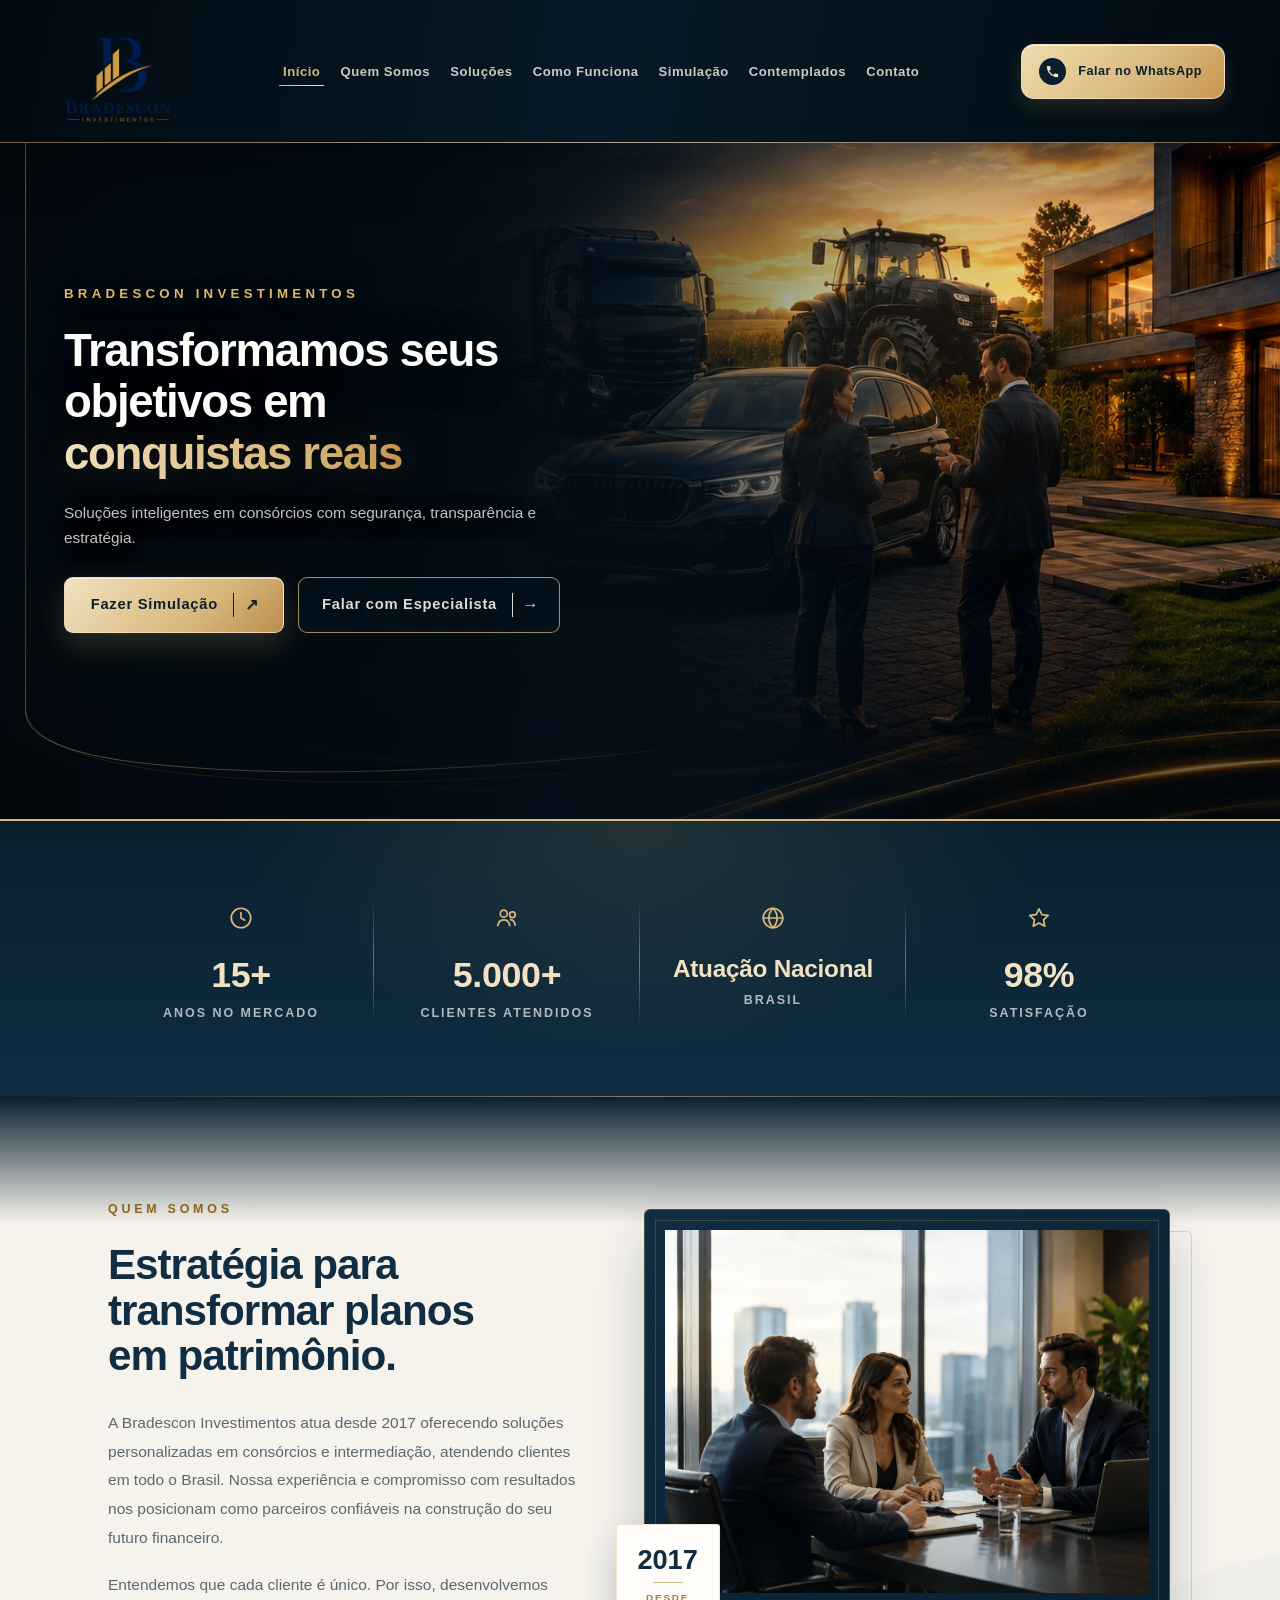
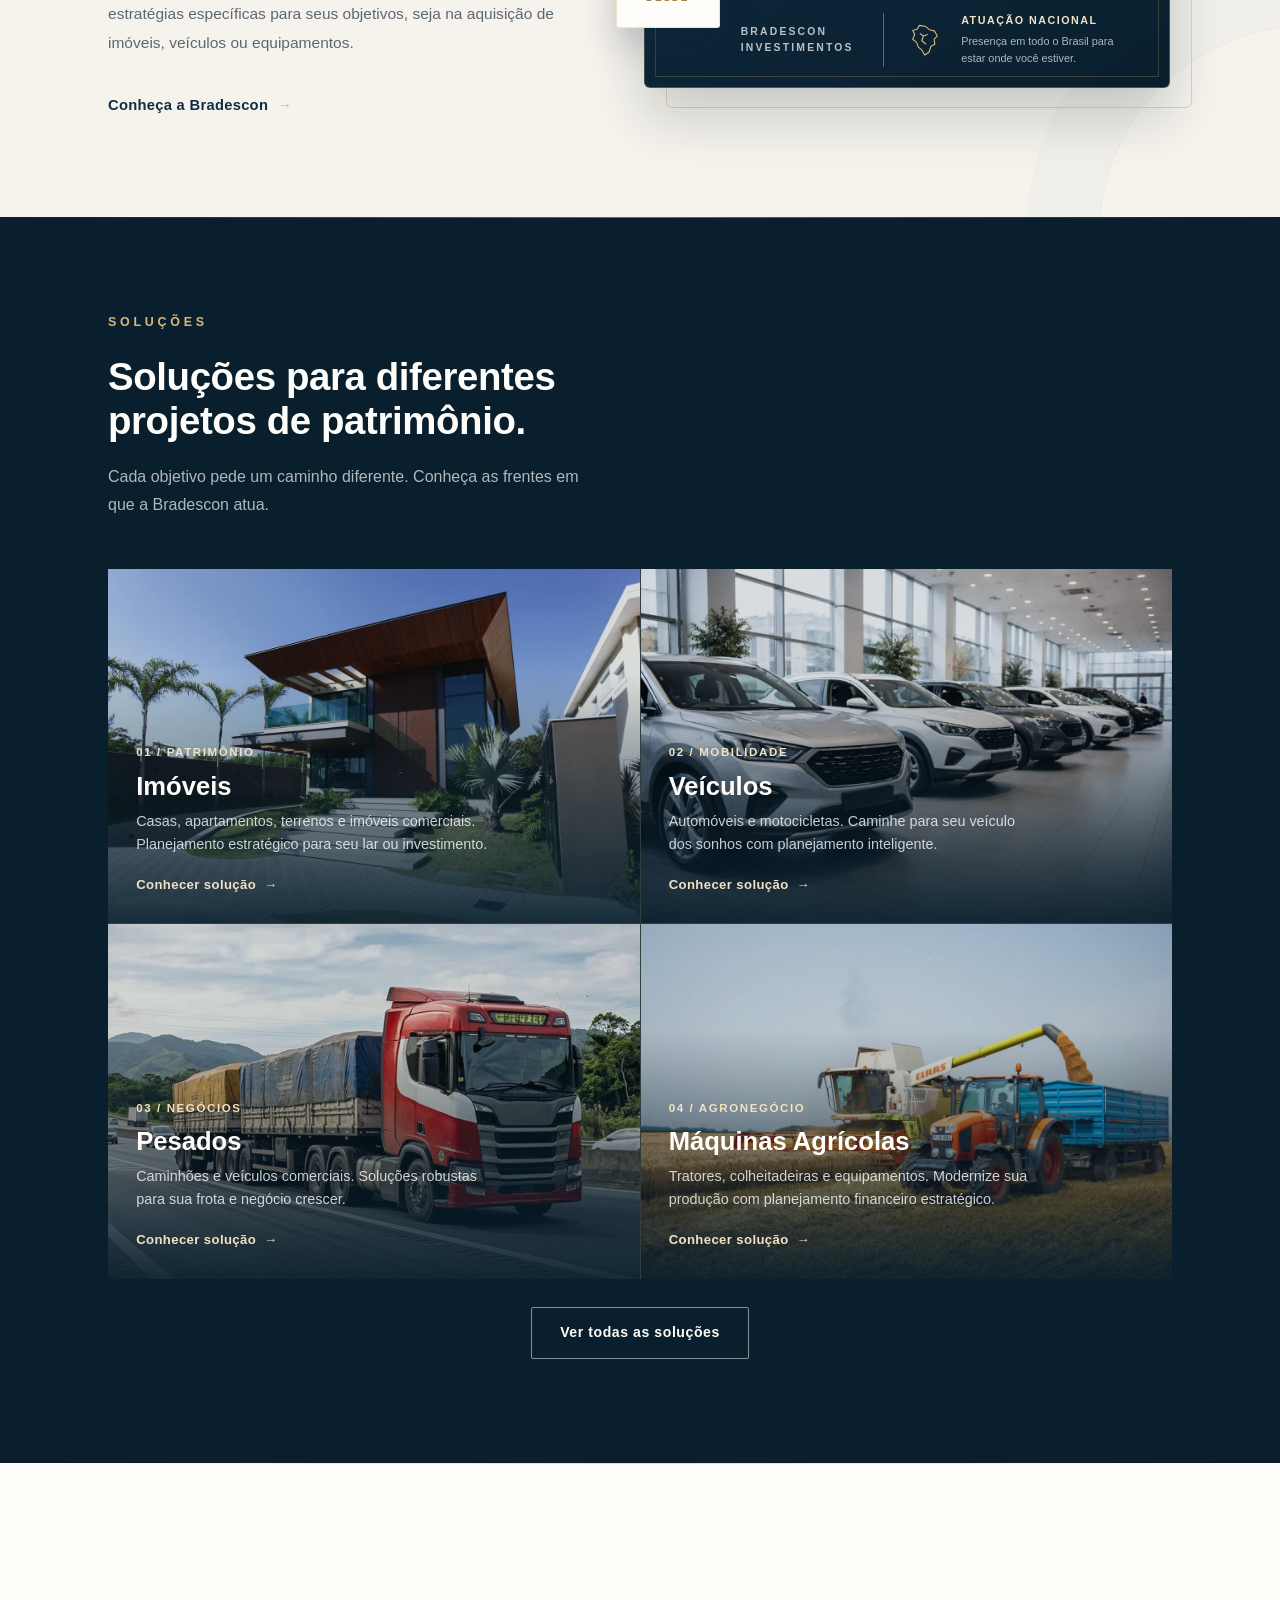
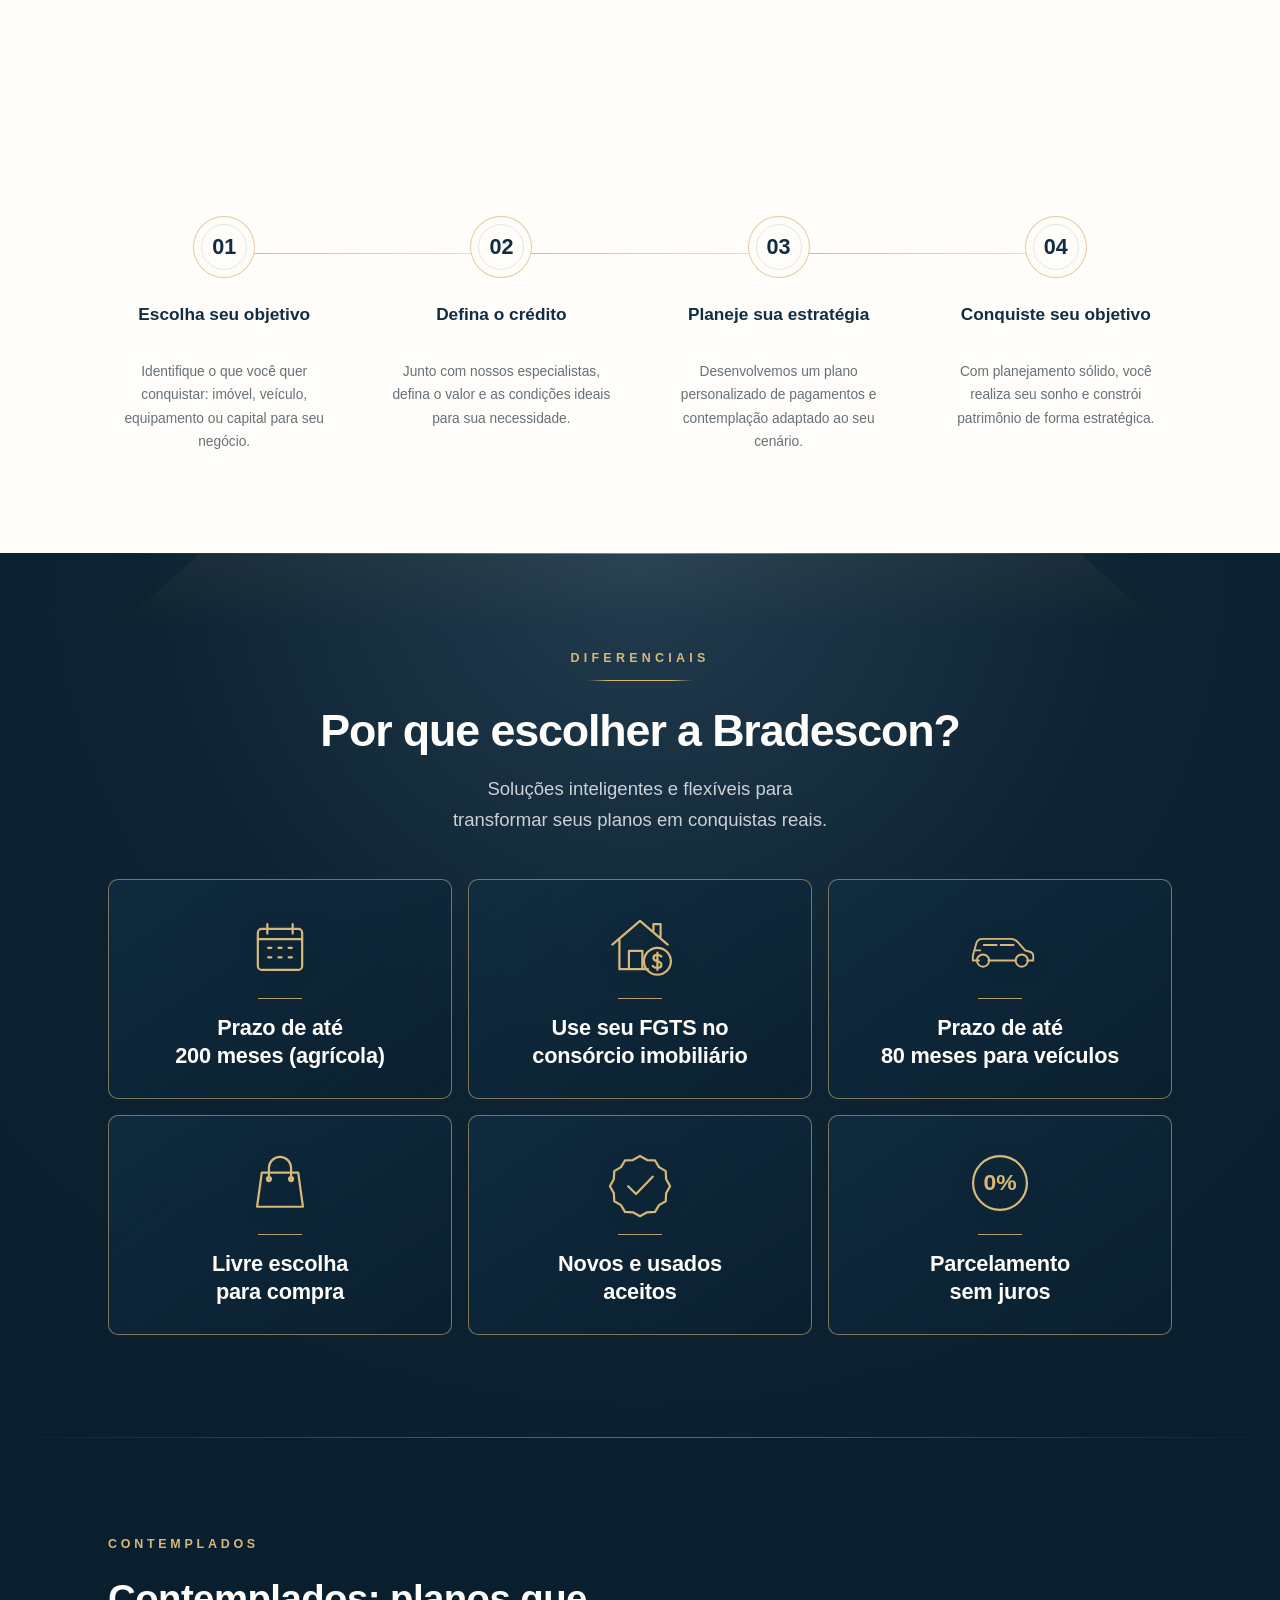
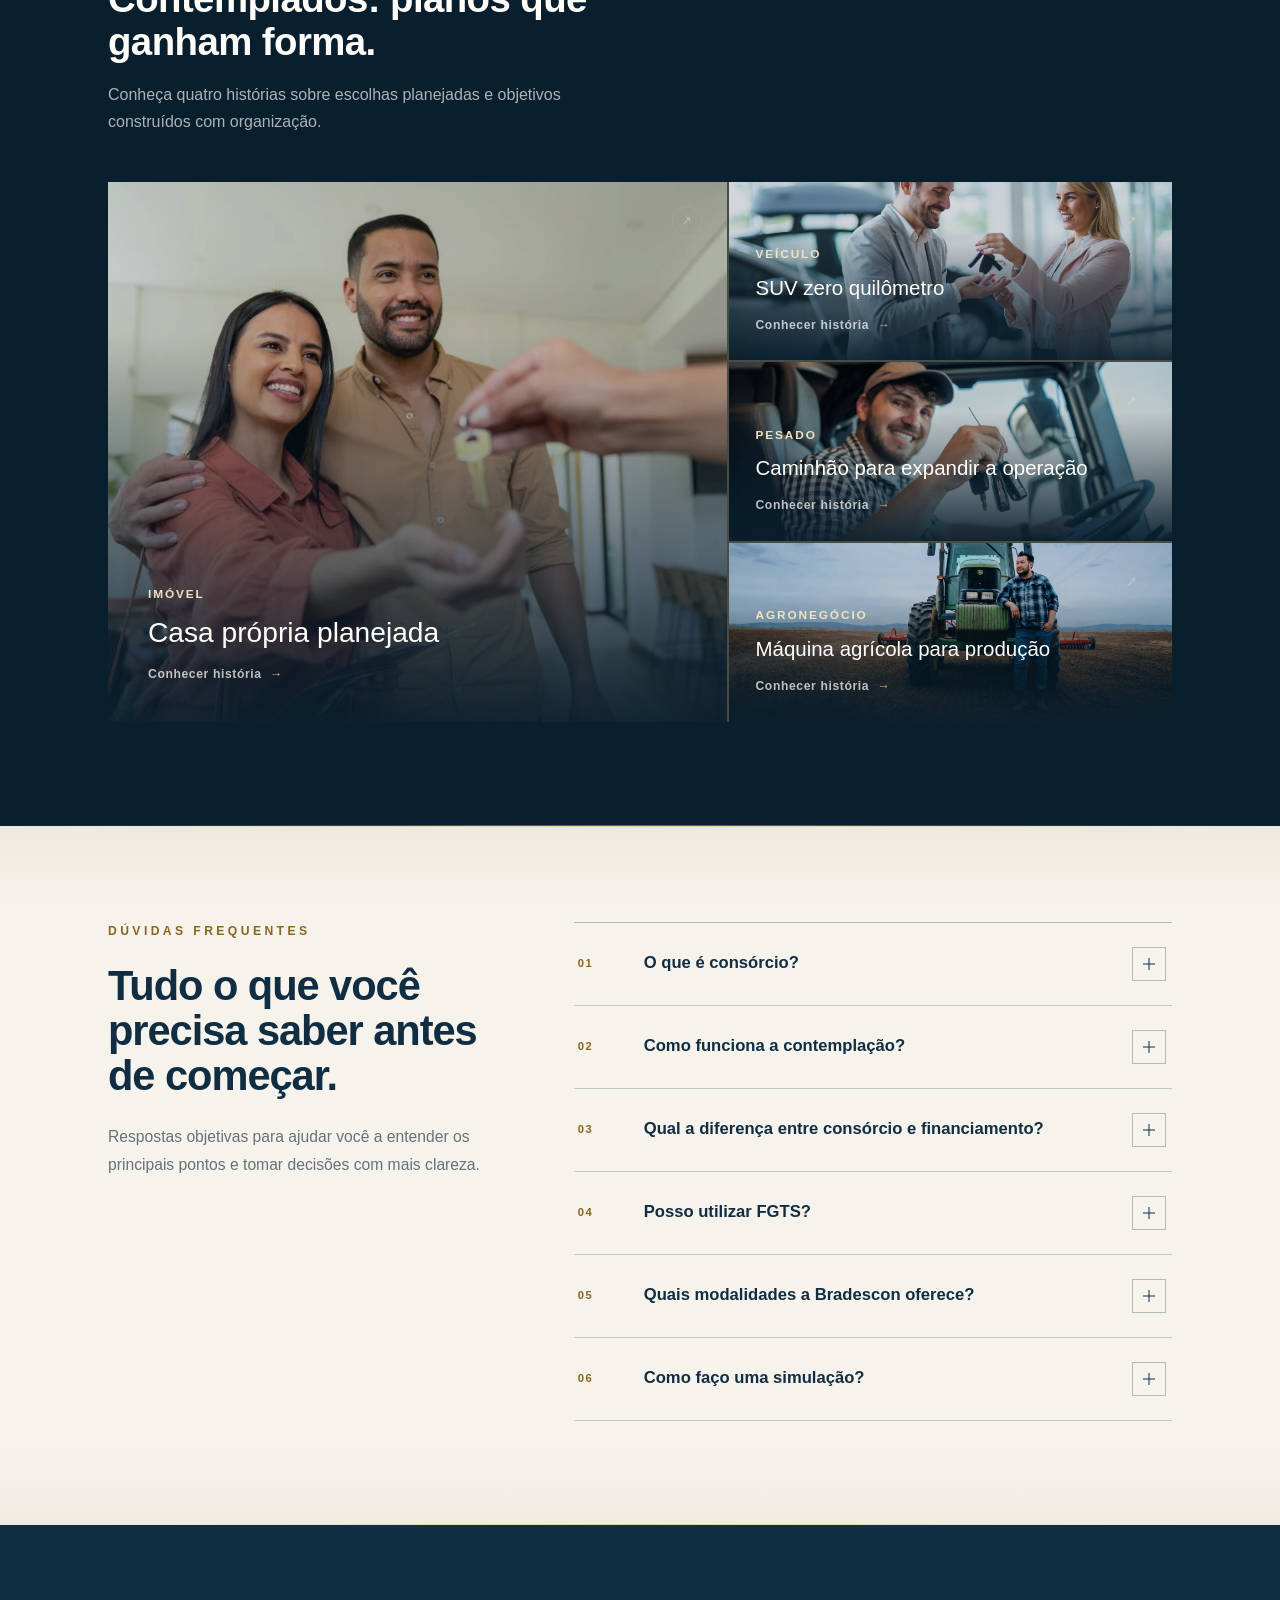
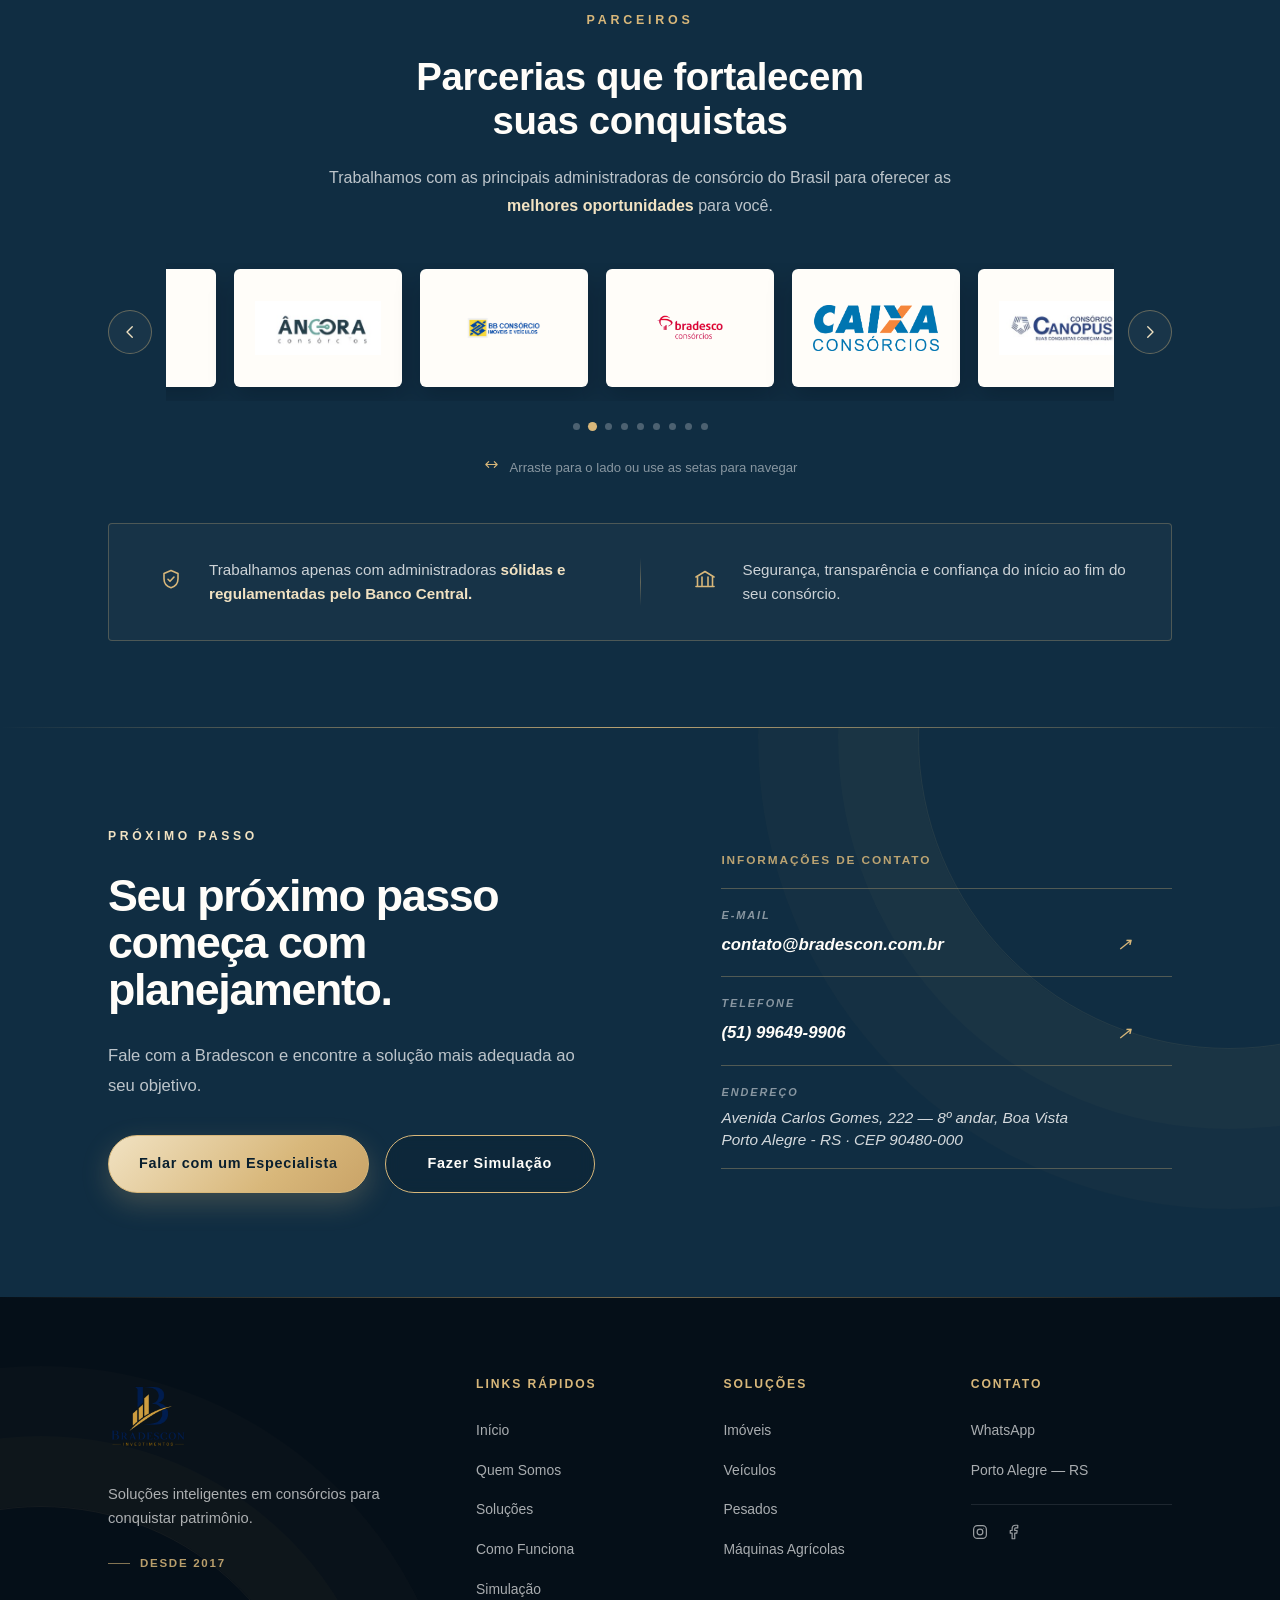
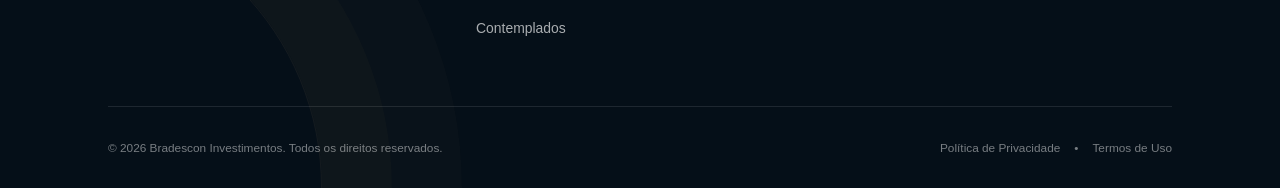
==== commit a3eb4995: "Add files via upload" ====
--- a/index.html
+++ b/index.html
@@ -10,35 +10,35 @@
     <meta property="og:title" content="Bradescon Investimentos">
     <meta property="og:description" content="Soluções inteligentes em consórcios para quem planeja crescer, investir e conquistar patrimônio.">
     <meta property="og:type" content="website">
-    <meta property="og:url" content="https://bradescon.com.br/">
-    <meta property="og:image" content="https://bradescon.com.br/images/og-image.png">
-    <meta property="og:image:width" content="1731">
-    <meta property="og:image:height" content="909">
-    
+    <meta property="og:url" content="https://bradesconinvestimentos.com.br/">
+    <meta property="og:image" content="https://bradesconinvestimentos.com.br/images/og-image.png">
+    <meta property="og:image:width" content="1731">
+    <meta property="og:image:height" content="909">
+
     <!-- Twitter Card -->
     <meta name="twitter:card" content="summary_large_image">
     <meta name="twitter:title" content="Bradescon Investimentos">
-    <meta name="twitter:description" content="Soluções inteligentes em consórcios para quem planeja crescer, investir e conquistar patrimônio.">
-    <meta name="twitter:image" content="https://bradescon.com.br/images/og-image.png">
-    
-    <title>Bradescon Investimentos | Consórcios e Planejamento Patrimonial</title>
-    <link rel="canonical" href="https://bradescon.com.br/">
-    <link rel="icon" href="images/sigla-bradescon-512.png" type="image/png">
-    <link rel="stylesheet" href="style.css">
+    <meta name="twitter:description" content="Soluções inteligentes em consórcios para quem planeja crescer, investir e conquistar patrimônio.">
+    <meta name="twitter:image" content="https://bradesconinvestimentos.com.br/images/og-image.png">
+
+    <title>Bradescon Investimentos | Consórcios</title>
+    <link rel="canonical" href="https://bradesconinvestimentos.com.br/">
+    <link rel="icon" href="/images/sigla-bradescon-512.png" type="image/png">
+    <link rel="stylesheet" href="/style.css">
 </head>
 <body>
     <!-- HEADER -->
     <header class="header" id="header">
         <div class="container header-content">
-            <a class="logo" href="index.html" aria-label="Bradescon Investimentos — início"><picture><source media="(max-width: 480px)" srcset="images/sigla-bradescon-512.png"><img src="images/logo-bradescon-sem-brilho-512.png" width="512" height="512" alt="Bradescon Investimentos"></picture></a>
-            
+            <a class="logo" href="/" aria-label="Bradescon Investimentos — início"><picture><source media="(max-width: 480px)" srcset="/images/sigla-bradescon-512.png"><img src="/images/logo-bradescon-sem-brilho-512.png" width="512" height="512" alt="Bradescon Investimentos"></picture></a>
+
             <nav class="nav-desktop" aria-label="Navegação principal">
                 <ul class="nav-list">
-                    <li><a href="index.html" aria-current="page">Início</a></li>
-                    <li><a href="quem-somos.html">Quem Somos</a></li>
-                    <li><a href="servicos.html">Soluções</a></li>
+                    <li><a href="/" aria-current="page">Início</a></li>
+                    <li><a href="/quem-somos/">Quem Somos</a></li>
+                    <li><a href="/servicos/">Soluções</a></li>
                     <li><a href="#como-funciona">Como Funciona</a></li>
-                    <li><a href="simulacao.html">Simulação</a></li>
+                    <li><a href="/simulacao/">Simulação</a></li>
                     <li><a href="#conquistas">Contemplados</a></li>
                     <li><a href="#contato">Contato</a></li>
                 </ul>
@@ -62,11 +62,11 @@
         <!-- Mobile Navigation -->
         <nav class="nav-mobile" id="navMobile" aria-label="Navegação mobile">
             <ul class="nav-list-mobile">
-                <li><a href="index.html" aria-current="page">Início</a></li>
-                <li><a href="quem-somos.html">Quem Somos</a></li>
-                <li><a href="servicos.html">Soluções</a></li>
+                <li><a href="/" aria-current="page">Início</a></li>
+                <li><a href="/quem-somos/">Quem Somos</a></li>
+                <li><a href="/servicos/">Soluções</a></li>
                 <li><a href="#como-funciona">Como Funciona</a></li>
-                <li><a href="simulacao.html">Simulação</a></li>
+                <li><a href="/simulacao/">Simulação</a></li>
                 <li><a href="#conquistas">Contemplados</a></li>
                 <li><a href="#contato">Contato</a></li>
                 <li><a href="https://wa.me/5551996499906" class="btn btn-whatsapp-mobile" target="_blank" rel="noopener noreferrer">Falar no WhatsApp</a></li>
@@ -77,7 +77,7 @@
     <!-- HERO SECTION -->
     <section class="hero" id="inicio">
         <div class="hero-background" aria-hidden="true">
-            <img src="images/hero.webp" width="1672" height="941" alt="" loading="eager" fetchpriority="high" decoding="async">
+            <img src="/images/hero.webp" width="1672" height="941" alt="" loading="eager" fetchpriority="high" decoding="async">
         </div>
         <div class="hero-overlay"></div>
         <svg class="hero-deco" viewBox="0 0 1600 1000" preserveAspectRatio="none" aria-hidden="true" focusable="false">
@@ -109,7 +109,7 @@
                 </p>
 
                 <div class="hero-ctas">
-                    <a href="simulacao.html" class="btn btn-primary hero-step hero-step-6"><span>Fazer Simulação</span><span class="hero-btn-arrow" aria-hidden="true">↗</span></a>
+                    <a href="/simulacao/" class="btn btn-primary hero-step hero-step-6"><span>Fazer Simulação</span><span class="hero-btn-arrow" aria-hidden="true">↗</span></a>
                     <a href="#contato" class="btn btn-secondary hero-step hero-step-7"><span>Falar com Especialista</span><span class="hero-btn-arrow" aria-hidden="true">→</span></a>
                 </div>
             </div>
@@ -169,12 +169,12 @@
                         para seus objetivos, seja na aquisição de imóveis, veículos ou equipamentos.
                     </p>
                 </div>
-                <a href="quem-somos.html" class="about-link about-animate">Conheça a Bradescon <span aria-hidden="true">→</span></a>
+                <a href="/quem-somos/" class="about-link about-animate">Conheça a Bradescon <span aria-hidden="true">→</span></a>
             </div>
             <div class="about-visual about-animate-x">
                 <div class="about-panel">
                     <div class="about-visual-frame">
-                        <img src="images/quem-somos-nos.webp" width="1448" height="1086" loading="lazy" decoding="async" alt="Profissionais reunidos durante uma conversa de planejamento">
+                        <img src="/images/quem-somos-nos.webp" width="1448" height="1086" loading="lazy" decoding="async" alt="Profissionais reunidos durante uma conversa de planejamento">
                     </div>
                     <div class="about-panel-footer">
                         <span class="about-visual-caption">BRADESCON INVESTIMENTOS</span>
@@ -211,9 +211,9 @@
 
             <div class="solucoes-grid">
                 <!-- Imóveis -->
-                <a class="solucao-panel solucoes-animate" href="servicos.html#imoveis" style="transition-delay:.05s">
+                <a class="solucao-panel solucoes-animate" href="/servicos/#imoveis" style="transition-delay:.05s">
                     <div class="solucao-panel-image">
-                        <img src="images/solucao-imoveis.webp" width="1290" height="860" alt="Soluções de Imóveis" loading="lazy">
+                        <img src="/images/solucao-imoveis.webp" width="1290" height="860" alt="Soluções de Imóveis" loading="lazy">
                     </div>
                     <span class="solucao-panel-indicator" aria-hidden="true">↗</span>
                     <div class="solucao-panel-content">
@@ -225,9 +225,9 @@
                 </a>
 
                 <!-- Veículos -->
-                <a class="solucao-panel solucoes-animate" href="servicos.html#veiculos" style="transition-delay:.1s">
+                <a class="solucao-panel solucoes-animate" href="/servicos/#veiculos" style="transition-delay:.1s">
                     <div class="solucao-panel-image">
-                        <img src="images/solucao-veiculos-leves.webp" width="1290" height="860" alt="Soluções de Veículos" loading="lazy">
+                        <img src="/images/solucao-veiculos-leves.webp" width="1290" height="860" alt="Soluções de Veículos" loading="lazy">
                     </div>
                     <span class="solucao-panel-indicator" aria-hidden="true">↗</span>
                     <div class="solucao-panel-content">
@@ -239,9 +239,9 @@
                 </a>
 
                 <!-- Pesados -->
-                <a class="solucao-panel solucoes-animate" href="servicos.html#pesados" style="transition-delay:.15s">
+                <a class="solucao-panel solucoes-animate" href="/servicos/#pesados" style="transition-delay:.15s">
                     <div class="solucao-panel-image">
-                        <img src="images/solucao-veiculos-pesados.webp" width="1094" height="504" alt="Soluções para Pesados" loading="lazy">
+                        <img src="/images/solucao-veiculos-pesados.webp" width="1094" height="504" alt="Soluções para Pesados" loading="lazy">
                     </div>
                     <span class="solucao-panel-indicator" aria-hidden="true">↗</span>
                     <div class="solucao-panel-content">
@@ -253,9 +253,9 @@
                 </a>
 
                 <!-- Agrícolas -->
-                <a class="solucao-panel solucoes-animate" href="servicos.html#agro" style="transition-delay:.2s">
+                <a class="solucao-panel solucoes-animate" href="/servicos/#agro" style="transition-delay:.2s">
                     <div class="solucao-panel-image">
-                        <img src="images/solucao-agricolas.webp" width="1128" height="750" alt="Máquinas Agrícolas" loading="lazy">
+                        <img src="/images/solucao-agricolas.webp" width="1128" height="750" alt="Máquinas Agrícolas" loading="lazy">
                     </div>
                     <span class="solucao-panel-indicator" aria-hidden="true">↗</span>
                     <div class="solucao-panel-content">
@@ -266,7 +266,7 @@
                     </div>
                 </a>
             </div>
-            <div class="section-action"><a href="servicos.html" class="btn btn-secondary solucoes-btn">Ver todas as soluções</a></div>
+            <div class="section-action"><a href="/servicos/" class="btn btn-secondary solucoes-btn">Ver todas as soluções</a></div>
         </div>
     </section>
 
@@ -416,7 +416,7 @@
                 <!-- Exemplo ilustrativo: Imóvel -->
                 <button type="button" class="conquista-panel conquista-featured conquistas-animate contemplado-trigger" data-contemplado="imovel" aria-haspopup="dialog" aria-controls="contemplado-modal" aria-label="Abrir história de Lucas Ferreira e Amanda Ribeiro" style="transition-delay:.05s">
                     <div class="conquista-image">
-                        <img src="images/historia-imoveis.webp" width="1289" height="860" alt="" loading="lazy">
+                        <img src="/images/historia-imoveis.webp" width="1289" height="860" alt="" loading="lazy">
                     </div>
                     <span class="conquista-indicator" aria-hidden="true">↗</span>
                     <div class="conquista-content">
@@ -429,7 +429,7 @@
                 <!-- Exemplo ilustrativo: Veículo -->
                 <button type="button" class="conquista-panel conquistas-animate contemplado-trigger" data-contemplado="veiculo" aria-haspopup="dialog" aria-controls="contemplado-modal" aria-label="Abrir história de Rafael Mendes" style="transition-delay:.1s">
                     <div class="conquista-image">
-                        <img src="images/historia-veiculo.webp" width="1600" height="1067" alt="" loading="lazy">
+                        <img src="/images/historia-veiculo.webp" width="1600" height="1067" alt="" loading="lazy">
                     </div>
                     <span class="conquista-indicator" aria-hidden="true">↗</span>
                     <div class="conquista-content">
@@ -442,7 +442,7 @@
                 <!-- Exemplo ilustrativo: Pesado -->
                 <button type="button" class="conquista-panel conquistas-animate contemplado-trigger" data-contemplado="pesado" aria-haspopup="dialog" aria-controls="contemplado-modal" aria-label="Abrir história de Carlos Eduardo Martins" style="transition-delay:.15s">
                     <div class="conquista-image">
-                        <img src="images/historia-pesado.webp" width="1600" height="1066" alt="" loading="lazy">
+                        <img src="/images/historia-pesado.webp" width="1600" height="1066" alt="" loading="lazy">
                     </div>
                     <span class="conquista-indicator" aria-hidden="true">↗</span>
                     <div class="conquista-content">
@@ -455,7 +455,7 @@
                 <!-- Exemplo ilustrativo: Agronegócio -->
                 <button type="button" class="conquista-panel conquistas-animate contemplado-trigger" data-contemplado="agro" aria-haspopup="dialog" aria-controls="contemplado-modal" aria-label="Abrir história de João Carlos Pereira" style="transition-delay:.2s">
                     <div class="conquista-image">
-                        <img src="images/historia-agro.webp" width="1600" height="1067" alt="" loading="lazy">
+                        <img src="/images/historia-agro.webp" width="1600" height="1067" alt="" loading="lazy">
                     </div>
                     <span class="conquista-indicator" aria-hidden="true">↗</span>
                     <div class="conquista-content">
@@ -477,7 +477,7 @@
             </button>
 
             <div class="contemplado-media">
-                <img id="contemplado-modal-image" src="images/historia-imoveis.webp" width="1289" height="860" alt="" loading="lazy">
+                <img id="contemplado-modal-image" src="/images/historia-imoveis.webp" width="1289" height="860" alt="" loading="lazy">
             </div>
 
             <div class="contemplado-detail">
@@ -513,7 +513,7 @@
                         <footer>Relato</footer>
                     </blockquote>
 
-                    <a class="btn btn-primary contemplado-cta" id="contemplado-modal-cta" href="simulacao.html?categoria=imoveis">Quero conquistar meu sonho</a>
+                    <a class="btn btn-primary contemplado-cta" id="contemplado-modal-cta" href="/simulacao/?categoria=imoveis">Quero conquistar meu sonho</a>
                 </div>
             </div>
         </div>
@@ -671,24 +671,24 @@
                 </button>
                 <div class="partners-viewport" id="partnersViewport" role="region" aria-label="Administradoras parceiras">
                     <div class="partners-track" id="partnersTrack">
-                        <div class="partners-card"><img src="images/ADEMICON-CRÉDITO.png" width="749" height="750" alt="Ademicon Crédito" loading="lazy" draggable="false"></div>
-                        <div class="partners-card"><img src="images/ÂNCORA-CONSÓRCIOS.png" width="280" height="120" alt="Âncora Consórcios" loading="lazy" draggable="false"></div>
-                        <div class="partners-card"><img src="images/BB-CONSÓRCIO.png" width="354" height="354" alt="BB Consórcio" loading="lazy" draggable="false"></div>
-                        <div class="partners-card"><img src="images/BRADESCO-CONSÓRCIOS.png" width="500" height="500" alt="Bradesco Consórcios" loading="lazy" draggable="false"></div>
-                        <div class="partners-card"><img src="images/CAIXA-CONSÓRCIOS.png" width="1653" height="595" alt="Caixa Consórcios" loading="lazy" draggable="false"></div>
-                        <div class="partners-card"><img src="images/CONSÓRCIO-CANOPUS.png" width="280" height="120" alt="Canopus Consórcios" loading="lazy" draggable="false"></div>
-                        <div class="partners-card"><img src="images/CONSÓRCIO-EMBRACON.png" width="280" height="120" alt="Embracon Consórcio" loading="lazy" draggable="false"></div>
-                        <div class="partners-card"><img src="images/CONSÓRCIO-KAWASAKI.png" width="600" height="220" alt="Kawasaki Consórcio" loading="lazy" draggable="false"></div>
-                        <div class="partners-card"><img src="images/ZEMA-CONSÓRCIO.png" width="500" height="500" alt="Zema Consórcio" loading="lazy" draggable="false"></div>
-                        <div class="partners-card" aria-hidden="true"><img src="images/ADEMICON-CRÉDITO.png" width="749" height="750" alt="" loading="lazy" draggable="false"></div>
-                        <div class="partners-card" aria-hidden="true"><img src="images/ÂNCORA-CONSÓRCIOS.png" width="280" height="120" alt="" loading="lazy" draggable="false"></div>
-                        <div class="partners-card" aria-hidden="true"><img src="images/BB-CONSÓRCIO.png" width="354" height="354" alt="" loading="lazy" draggable="false"></div>
-                        <div class="partners-card" aria-hidden="true"><img src="images/BRADESCO-CONSÓRCIOS.png" width="500" height="500" alt="" loading="lazy" draggable="false"></div>
-                        <div class="partners-card" aria-hidden="true"><img src="images/CAIXA-CONSÓRCIOS.png" width="1653" height="595" alt="" loading="lazy" draggable="false"></div>
-                        <div class="partners-card" aria-hidden="true"><img src="images/CONSÓRCIO-CANOPUS.png" width="280" height="120" alt="" loading="lazy" draggable="false"></div>
-                        <div class="partners-card" aria-hidden="true"><img src="images/CONSÓRCIO-EMBRACON.png" width="280" height="120" alt="" loading="lazy" draggable="false"></div>
-                        <div class="partners-card" aria-hidden="true"><img src="images/CONSÓRCIO-KAWASAKI.png" width="600" height="220" alt="" loading="lazy" draggable="false"></div>
-                        <div class="partners-card" aria-hidden="true"><img src="images/ZEMA-CONSÓRCIO.png" width="500" height="500" alt="" loading="lazy" draggable="false"></div>
+                        <div class="partners-card"><img src="/images/ADEMICON-CRÉDITO.png" width="749" height="750" alt="Ademicon Crédito" loading="lazy" draggable="false"></div>
+                        <div class="partners-card"><img src="/images/ÂNCORA-CONSÓRCIOS.png" width="280" height="120" alt="Âncora Consórcios" loading="lazy" draggable="false"></div>
+                        <div class="partners-card"><img src="/images/BB-CONSÓRCIO.png" width="354" height="354" alt="BB Consórcio" loading="lazy" draggable="false"></div>
+                        <div class="partners-card"><img src="/images/BRADESCO-CONSÓRCIOS.png" width="500" height="500" alt="Bradesco Consórcios" loading="lazy" draggable="false"></div>
+                        <div class="partners-card"><img src="/images/CAIXA-CONSÓRCIOS.png" width="1653" height="595" alt="Caixa Consórcios" loading="lazy" draggable="false"></div>
+                        <div class="partners-card"><img src="/images/CONSÓRCIO-CANOPUS.png" width="280" height="120" alt="Canopus Consórcios" loading="lazy" draggable="false"></div>
+                        <div class="partners-card"><img src="/images/CONSÓRCIO-EMBRACON.png" width="280" height="120" alt="Embracon Consórcio" loading="lazy" draggable="false"></div>
+                        <div class="partners-card"><img src="/images/CONSÓRCIO-KAWASAKI.png" width="600" height="220" alt="Kawasaki Consórcio" loading="lazy" draggable="false"></div>
+                        <div class="partners-card"><img src="/images/ZEMA-CONSÓRCIO.png" width="500" height="500" alt="Zema Consórcio" loading="lazy" draggable="false"></div>
+                        <div class="partners-card" aria-hidden="true"><img src="/images/ADEMICON-CRÉDITO.png" width="749" height="750" alt="" loading="lazy" draggable="false"></div>
+                        <div class="partners-card" aria-hidden="true"><img src="/images/ÂNCORA-CONSÓRCIOS.png" width="280" height="120" alt="" loading="lazy" draggable="false"></div>
+                        <div class="partners-card" aria-hidden="true"><img src="/images/BB-CONSÓRCIO.png" width="354" height="354" alt="" loading="lazy" draggable="false"></div>
+                        <div class="partners-card" aria-hidden="true"><img src="/images/BRADESCO-CONSÓRCIOS.png" width="500" height="500" alt="" loading="lazy" draggable="false"></div>
+                        <div class="partners-card" aria-hidden="true"><img src="/images/CAIXA-CONSÓRCIOS.png" width="1653" height="595" alt="" loading="lazy" draggable="false"></div>
+                        <div class="partners-card" aria-hidden="true"><img src="/images/CONSÓRCIO-CANOPUS.png" width="280" height="120" alt="" loading="lazy" draggable="false"></div>
+                        <div class="partners-card" aria-hidden="true"><img src="/images/CONSÓRCIO-EMBRACON.png" width="280" height="120" alt="" loading="lazy" draggable="false"></div>
+                        <div class="partners-card" aria-hidden="true"><img src="/images/CONSÓRCIO-KAWASAKI.png" width="600" height="220" alt="" loading="lazy" draggable="false"></div>
+                        <div class="partners-card" aria-hidden="true"><img src="/images/ZEMA-CONSÓRCIO.png" width="500" height="500" alt="" loading="lazy" draggable="false"></div>
                     </div>
                 </div>
                 <button type="button" class="partners-arrow partners-arrow-next" id="partnersNext" aria-label="Ver próximo parceiro">
@@ -730,7 +730,7 @@
                 <p class="final-cta-intro">Fale com a Bradescon e encontre a solução mais adequada ao seu objetivo.</p>
                 <div class="final-ctas">
                     <a href="https://wa.me/5551996499906" class="btn btn-primary" target="_blank" rel="noopener noreferrer">Falar com um Especialista</a>
-                    <a href="simulacao.html" class="btn btn-secondary">Fazer Simulação</a>
+                    <a href="/simulacao/" class="btn btn-secondary">Fazer Simulação</a>
                 </div>
             </div>
 
@@ -768,7 +768,7 @@
             <div class="footer-content">
                 <!-- Marca -->
                 <div class="footer-section footer-brand">
-                    <img src="images/logo-bradescon-sem-brilho-512.png" width="512" height="512" alt="Bradescon Investimentos" class="footer-brand-logo" loading="lazy">
+                    <img src="/images/logo-bradescon-sem-brilho-512.png" width="512" height="512" alt="Bradescon Investimentos" class="footer-brand-logo" loading="lazy">
                     <p class="footer-brand-text">Soluções inteligentes em consórcios para conquistar patrimônio.</p>
                     <p class="footer-brand-since">Desde 2017</p>
                 </div>
@@ -777,11 +777,11 @@
                 <div class="footer-section">
                     <h2 class="footer-heading">Links Rápidos</h2>
                     <ul>
-                        <li><a href="index.html">Início</a></li>
-                        <li><a href="quem-somos.html">Quem Somos</a></li>
-                        <li><a href="servicos.html">Soluções</a></li>
+                        <li><a href="/">Início</a></li>
+                        <li><a href="/quem-somos/">Quem Somos</a></li>
+                        <li><a href="/servicos/">Soluções</a></li>
                         <li><a href="#como-funciona">Como Funciona</a></li>
-                        <li><a href="simulacao.html">Simulação</a></li>
+                        <li><a href="/simulacao/">Simulação</a></li>
                         <li><a href="#conquistas">Contemplados</a></li>
                     </ul>
                 </div>
@@ -790,10 +790,10 @@
                 <div class="footer-section">
                     <h2 class="footer-heading">Soluções</h2>
                     <ul>
-                        <li><a href="servicos.html#imoveis">Imóveis</a></li>
-                        <li><a href="servicos.html#veiculos">Veículos</a></li>
-                        <li><a href="servicos.html#pesados">Pesados</a></li>
-                        <li><a href="servicos.html#agro">Máquinas Agrícolas</a></li>
+                        <li><a href="/servicos/#imoveis">Imóveis</a></li>
+                        <li><a href="/servicos/#veiculos">Veículos</a></li>
+                        <li><a href="/servicos/#pesados">Pesados</a></li>
+                        <li><a href="/servicos/#agro">Máquinas Agrícolas</a></li>
                     </ul>
                 </div>
 
@@ -821,15 +821,15 @@
                     © 2026 Bradescon Investimentos. Todos os direitos reservados.
                 </div>
                 <div class="footer-legal">
-                    <a href="privacidade.html">Política de Privacidade</a>
+                    <a href="/privacidade/">Política de Privacidade</a>
                     <span aria-hidden="true">•</span>
-                    <a href="termos.html">Termos de Uso</a>
+                    <a href="/termos/">Termos de Uso</a>
                 </div>
             </div>
         </div>
     </footer>
 
     <!-- Scripts -->
-    <script src="script.js"></script>
+    <script src="/script.js"></script>
 </body>
 </html>
--- a/style.css
+++ b/style.css
@@ -932,12 +932,137 @@
     .service-copy { padding: 35px 25px 45px; }
     .simulation-area { padding: 50px 0 70px; }
 }
-@media (max-width: 480px) {
-    .inner-hero { padding-top: 128px; }
-    .capability-grid { grid-template-columns: 1fr; }
-    .capability-item { border-right: 0; }
-    .choice-grid { grid-template-columns: 1fr; }
-    .form-progress { margin-bottom: 35px; }
-    .form-actions { flex-direction: column-reverse; }
-    .form-actions .btn { width: 100%; }
-}
+@media (max-width: 480px) {
+    .inner-hero { padding-top: 128px; }
+    .capability-grid { grid-template-columns: 1fr; }
+    .capability-item { border-right: 0; }
+    .choice-grid { grid-template-columns: 1fr; }
+    .form-progress { margin-bottom: 35px; }
+    .form-actions { flex-direction: column-reverse; }
+    .form-actions .btn { width: 100%; }
+}
+
+/* Proportional tablet/notebook/desktop scale. Mobile (<= 768px) remains unchanged. */
+@media (min-width: 769px) {
+    :root {
+        --scroll-offset-desktop: 180px;
+        --scroll-offset-tablet: 140px;
+    }
+
+    .hero { min-height: clamp(680px, 91svh, 980px); }
+    .hero .container { padding-right: clamp(32px, 5vw, 96px); padding-left: clamp(32px, 5vw, 96px); }
+    .hero-content { padding-top: clamp(142px, 10.4vw, 190px); padding-bottom: clamp(32px, 3vw, 48px); }
+    .hero-text { max-width: clamp(680px, 40vw, 760px); padding-top: clamp(16px, 1.5vw, 28px); padding-bottom: clamp(20px, 2vw, 34px); }
+    .hero-eyebrow { margin-bottom: clamp(18px, 1.6vw, 30px); }
+    .hero-headline { max-width: inherit; margin-bottom: clamp(22px, 1.7vw, 32px); font-size: clamp(2.85rem, 3.45vw, 4.35rem); }
+    .hero-subheadline { margin-bottom: clamp(26px, 2vw, 38px); font-size: clamp(.96rem, .9vw, 1.08rem); line-height: 1.62; }
+    .hero-ctas { gap: clamp(12px, 1.1vw, 18px); }
+    .hero-ctas .btn { min-width: clamp(220px, 17vw, 260px); min-height: clamp(54px, 3.6vw, 66px); padding: 15px clamp(22px, 1.8vw, 29px); gap: clamp(14px, 1.2vw, 20px); }
+    .hero-ctas .btn-secondary { min-width: clamp(250px, 19vw, 296px); }
+
+    .credibility { padding-top: clamp(68px, 5vw, 90px); padding-bottom: clamp(64px, 4.8vw, 86px); }
+    .partners { padding-top: clamp(86px, 6.5vw, 112px); padding-bottom: clamp(86px, 6.2vw, 106px); }
+    .partners-head { margin-bottom: clamp(40px, 3.4vw, 52px); }
+    .partners-title { font-size: clamp(2rem, 3vw, 3rem); }
+    .partners-hint { margin-bottom: clamp(38px, 3.4vw, 48px); }
+
+    .about { padding-top: clamp(104px, 8vw, 138px); padding-bottom: clamp(100px, 7.5vw, 132px); }
+    .about-grid { gap: clamp(36px, 4.5vw, 72px); }
+    .about-title { font-size: clamp(2.45rem, 3.3vw, 4rem); }
+    .about-panel-footer { min-height: clamp(94px, 7vw, 112px); }
+
+    .solucoes { padding-top: clamp(96px, 7.2vw, 126px); padding-bottom: clamp(104px, 7.8vw, 136px); }
+    .solucoes-head { margin-bottom: clamp(46px, 4vw, 60px); }
+    .solucoes-title { font-size: clamp(2.1rem, 3vw, 3.1rem); }
+    .solucao-panel { aspect-ratio: 3 / 2; }
+    .solucao-panel-content { padding: clamp(25px, 2.2vw, 34px); }
+
+    .como-funciona { padding-top: clamp(92px, 7vw, 122px); padding-bottom: clamp(100px, 7.4vw, 130px); }
+    .process-head { margin-bottom: clamp(50px, 4.4vw, 70px); }
+    .process-title { font-size: clamp(2.2rem, 3.15vw, 3.45rem); }
+    .process-marker { width: clamp(62px, 4.6vw, 72px); height: clamp(62px, 4.6vw, 72px); margin-bottom: clamp(22px, 2vw, 28px); }
+
+    .diferenciais { padding-top: clamp(96px, 7.2vw, 122px); padding-bottom: clamp(102px, 7.6vw, 132px); }
+    .diff-head { margin-bottom: clamp(40px, 3.4vw, 52px); }
+    .diff-title { font-size: clamp(2.35rem, 3.5vw, 4.1rem); }
+    .diff-card { min-height: clamp(220px, 16vw, 260px); padding: clamp(27px, 2vw, 33px) clamp(21px, 1.7vw, 26px); }
+    .diff-icon { width: clamp(76px, 5.7vw, 90px); height: clamp(76px, 5.7vw, 90px); }
+
+    .contemplados { padding-top: clamp(98px, 7.4vw, 126px); padding-bottom: clamp(104px, 7.7vw, 134px); }
+    .conquistas-head { margin-bottom: clamp(42px, 3.6vw, 56px); }
+    .conquistas-title { font-size: clamp(2.1rem, 3vw, 3.1rem); }
+    .conquistas-grid { min-height: clamp(540px, 38vw, 640px); }
+
+    .faq { padding-top: clamp(96px, 7.2vw, 126px); padding-bottom: clamp(104px, 7.7vw, 134px); }
+    .faq-layout { gap: clamp(50px, 6.5vw, 100px); }
+    .faq-head { top: clamp(104px, 7.5vw, 128px); }
+    .faq-title { font-size: clamp(2.3rem, 3.25vw, 3.65rem); }
+    .faq-toggle { min-height: clamp(82px, 6.4vw, 94px); padding-top: clamp(21px, 1.7vw, 25px); padding-bottom: clamp(21px, 1.7vw, 25px); }
+
+    .final-cta { padding-top: clamp(100px, 7.8vw, 134px); padding-bottom: clamp(104px, 7.4vw, 124px); }
+    .final-cta-layout { gap: clamp(44px, 5vw, 80px); }
+    .final-cta h2 { font-size: clamp(2.4rem, 3.5vw, 4rem); }
+    .contact-row { min-height: clamp(76px, 5.6vw, 84px); }
+
+    .footer { padding-top: clamp(78px, 6vw, 102px); padding-bottom: clamp(30px, 2vw, 36px); }
+    .footer-content { gap: clamp(38px, 3.6vw, 54px); padding-bottom: clamp(48px, 4vw, 62px); }
+    .footer-brand-logo { height: clamp(80px, 5.6vw, 92px); margin-bottom: clamp(19px, 1.5vw, 23px); }
+
+    .inner-hero { padding-top: clamp(150px, 10.5vw, 200px); padding-bottom: clamp(60px, 4.5vw, 86px); }
+    .inner-hero h1 { font-size: clamp(2.25rem, 2.65vw, 3.35rem); }
+    .editorial-section { padding-top: clamp(76px, 6vw, 98px); padding-bottom: clamp(76px, 6vw, 98px); }
+    .editorial-section h2, .mission-band h2 { font-size: clamp(1.85rem, 2.3vw, 2.5rem); }
+    .mission-band { padding-top: clamp(76px, 5.8vw, 96px); padding-bottom: clamp(76px, 5.8vw, 96px); }
+    .capability-grid { margin-top: clamp(34px, 3vw, 44px); }
+    .capability-item { padding: clamp(22px, 1.8vw, 27px) clamp(20px, 1.7vw, 25px); }
+    .inner-cta { padding-top: clamp(78px, 6vw, 96px); padding-bottom: clamp(78px, 6vw, 96px); }
+    .inner-cta h2 { font-size: clamp(2rem, 3vw, 3.1rem); }
+
+    .legal-page { padding-top: clamp(70px, 5.5vw, 92px); padding-bottom: clamp(82px, 6.2vw, 106px); }
+    .legal-updated { margin-bottom: clamp(36px, 3vw, 46px); }
+    .legal-block { margin-bottom: clamp(30px, 2.6vw, 38px); }
+
+    .service-list { padding-top: clamp(62px, 5.5vw, 84px); }
+    .service-block, .service-image { min-height: clamp(350px, 28vw, 430px); }
+    .service-copy { padding: clamp(38px, 4vw, 56px) clamp(28px, 4.4vw, 70px); }
+    .service-copy h2 { font-size: clamp(1.85rem, 2.7vw, 2.6rem); }
+    .sol-cta { padding-top: clamp(78px, 6vw, 102px); padding-bottom: clamp(84px, 6.4vw, 108px); }
+
+    .simulation-area { padding-top: clamp(54px, 4.5vw, 70px); padding-bottom: clamp(72px, 6vw, 96px); }
+    .simulation-form { max-width: 720px; padding: clamp(34px, 3.8vw, 52px); }
+    .form-progress { margin-bottom: clamp(36px, 3vw, 46px); }
+    .form-step h2 { margin-bottom: clamp(24px, 2vw, 29px); font-size: clamp(1.7rem, 2.4vw, 2.25rem); }
+    .choice span { min-height: clamp(88px, 7vw, 102px); }
+}
+
+@media (min-width: 1025px) {
+    .container { max-width: clamp(1120px, 76vw, 1220px); }
+    .header { padding: clamp(9px, .65vw, 12px) 0; }
+    .header.hide { top: -145px; }
+    .header .container { max-width: none; padding-right: clamp(32px, 4.3vw, 82px); padding-left: clamp(32px, 4.3vw, 82px); }
+    .header-content { min-height: clamp(124px, 8.3vw, 160px); gap: clamp(20px, 1.55vw, 30px); }
+    .logo { flex-basis: clamp(126px, 8vw, 160px); width: clamp(126px, 8vw, 160px); height: clamp(112px, 7.3vw, 144px); padding: clamp(5px, .45vw, 8px); }
+    .nav-list { gap: clamp(20px, 1.45vw, 30px); }
+    .nav-list a { padding: 13px 0; font-size: clamp(.82rem, .78vw, .94rem); }
+    .btn-whatsapp { min-width: clamp(188px, 11vw, 218px); min-height: clamp(52px, 3.2vw, 60px); padding: 13px 22px 13px 17px; gap: 12px; font-size: clamp(.79rem, .7vw, .86rem); }
+    .whatsapp-mark { width: clamp(27px, 1.7vw, 31px); height: clamp(27px, 1.7vw, 31px); }
+    .header.scrolled { padding: 7px 0; }
+    .header.scrolled .header-content { min-height: clamp(82px, 5.2vw, 100px); }
+    .header.scrolled .logo { flex-basis: clamp(92px, 5.8vw, 112px); width: clamp(92px, 5.8vw, 112px); height: clamp(76px, 4.9vw, 94px); padding: 5px; }
+}
+
+@media (min-width: 1025px) and (max-height: 800px) {
+    .header { padding: 8px 0; }
+    .header-content { min-height: 124px; }
+    .logo { flex-basis: 126px; width: 126px; height: 112px; padding: 5px; }
+    .hero { min-height: clamp(650px, 92svh, 720px); }
+    .hero-content { padding-top: 128px; padding-bottom: 28px; }
+    .hero-text { padding-top: 12px; padding-bottom: 18px; }
+    .hero-eyebrow { margin-bottom: 18px; }
+    .hero-headline { margin-bottom: 20px; }
+    .hero-subheadline { margin-bottom: 22px; }
+    .hero-ctas .btn { min-height: 52px; }
+    .inner-hero { padding-top: 162px; padding-bottom: 72px; }
+    .inner-hero .hero-eyebrow { margin-bottom: 14px; }
+    .inner-hero h1 { margin-bottom: 16px; }
+}
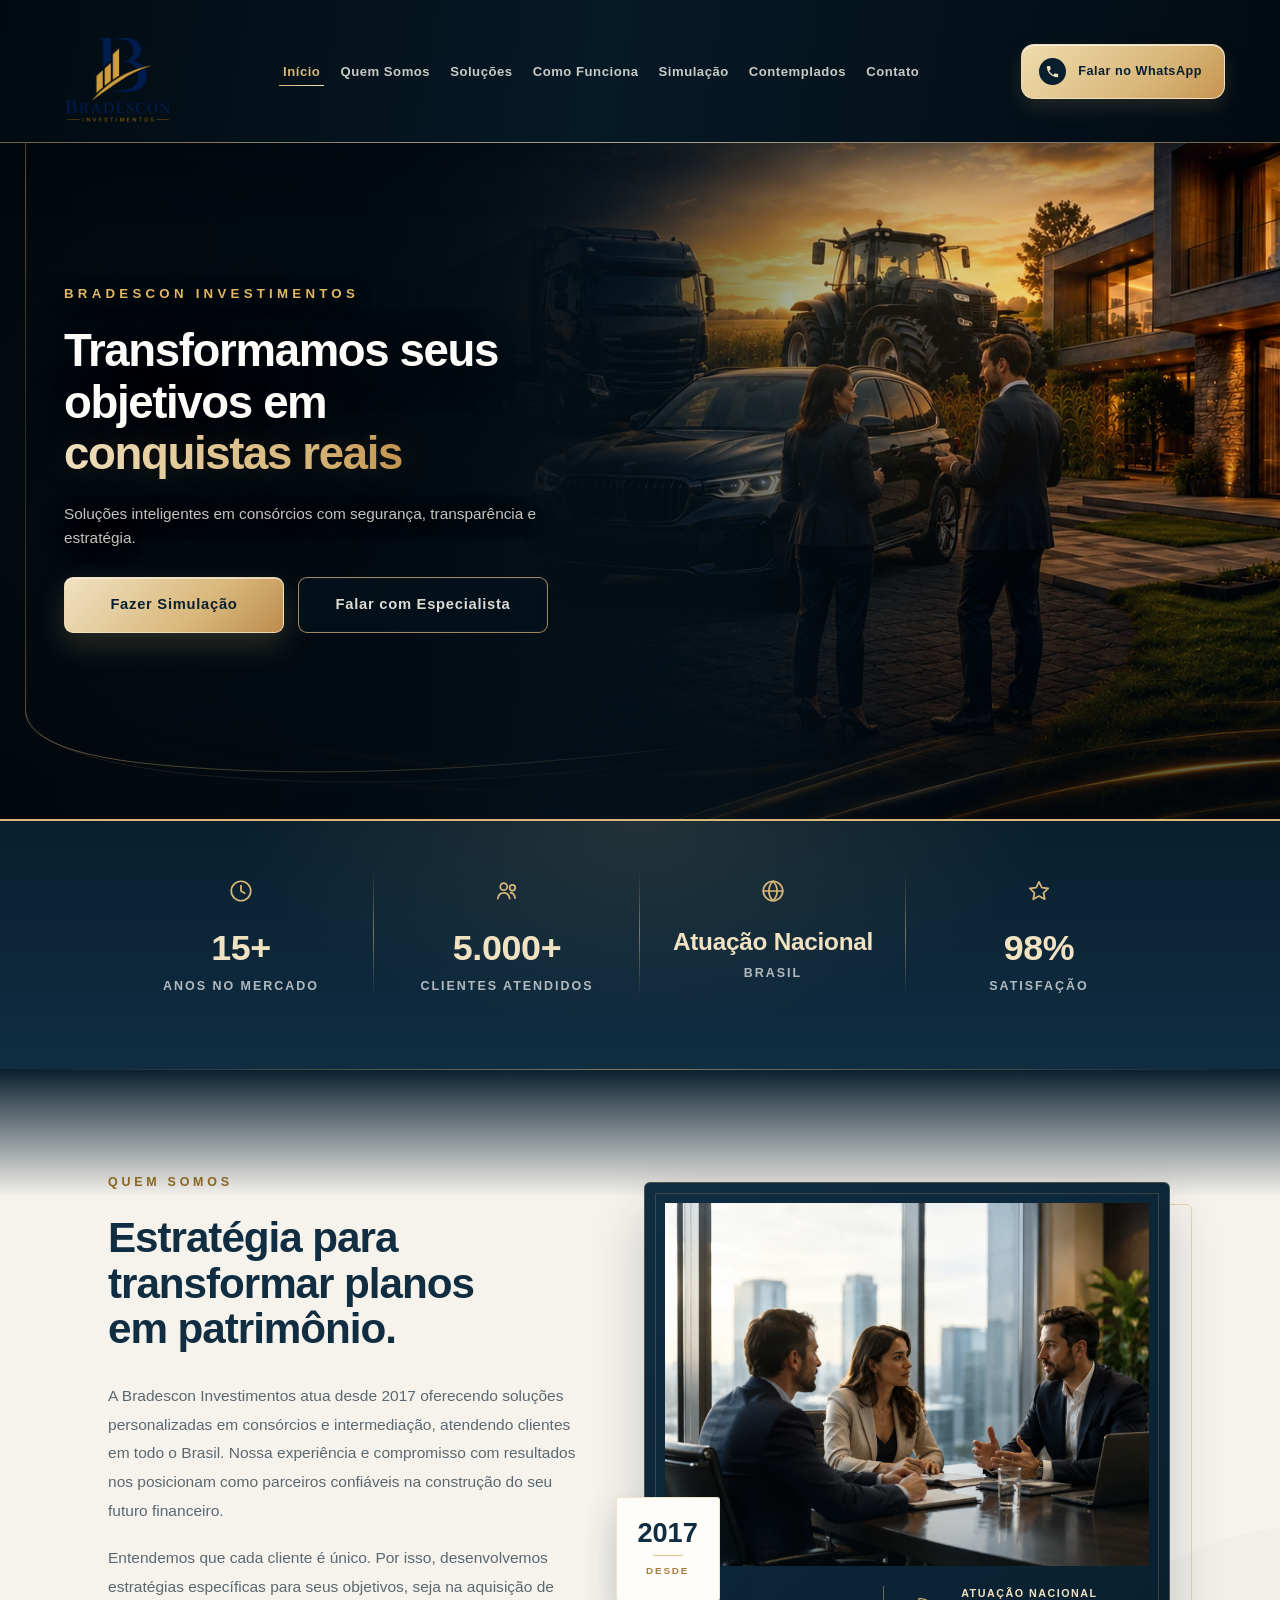
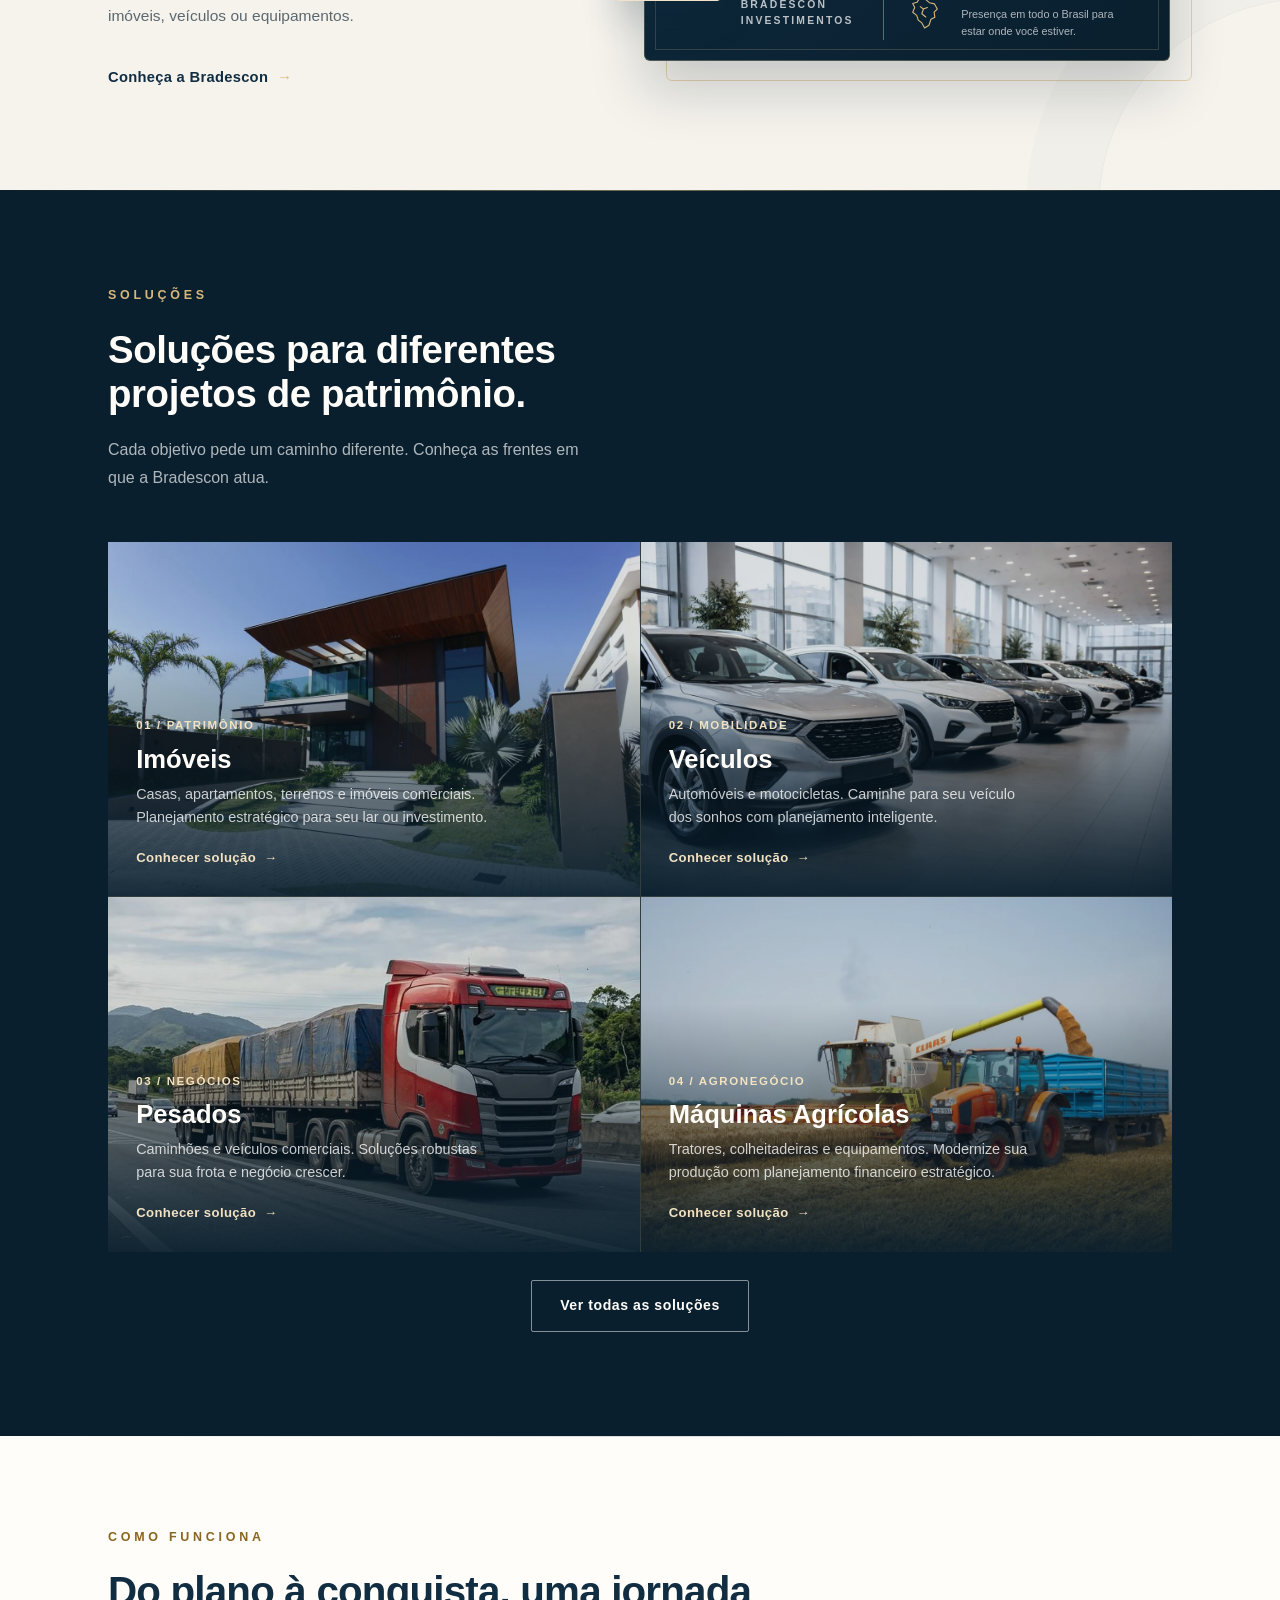
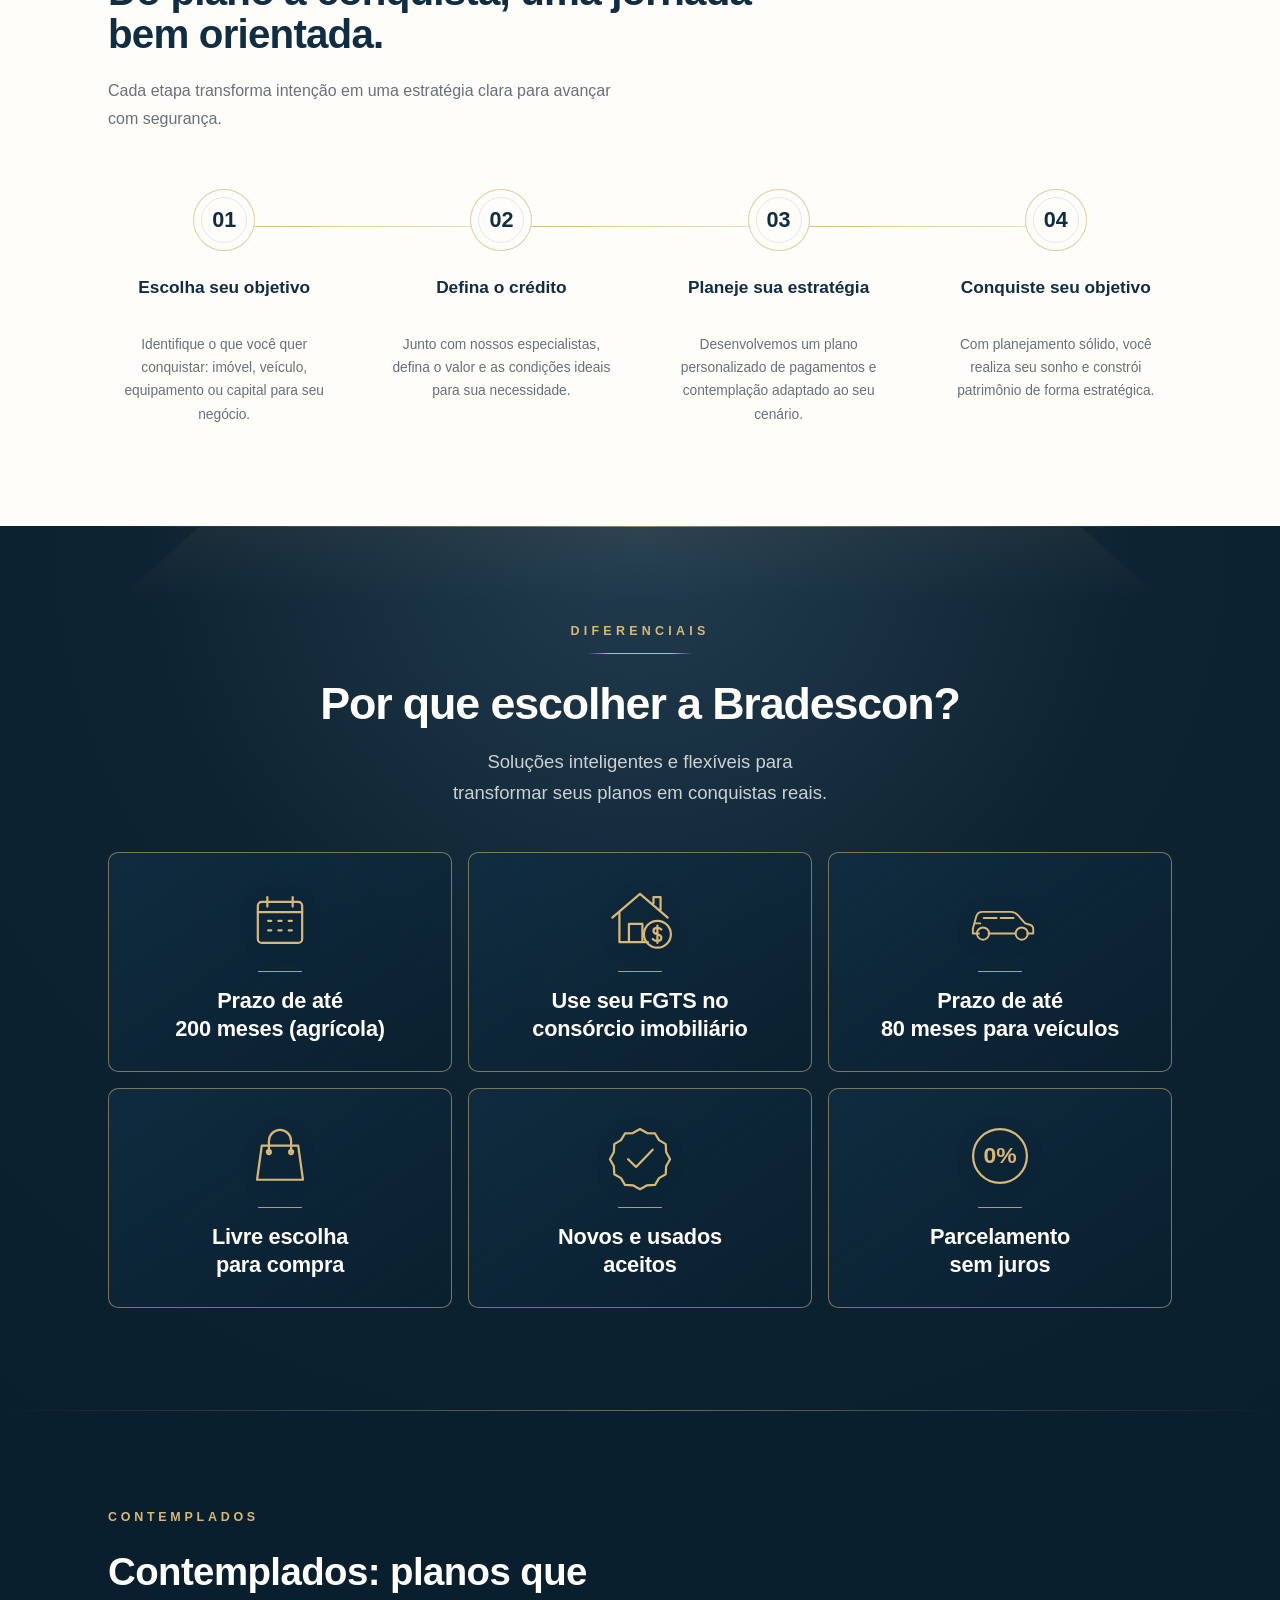
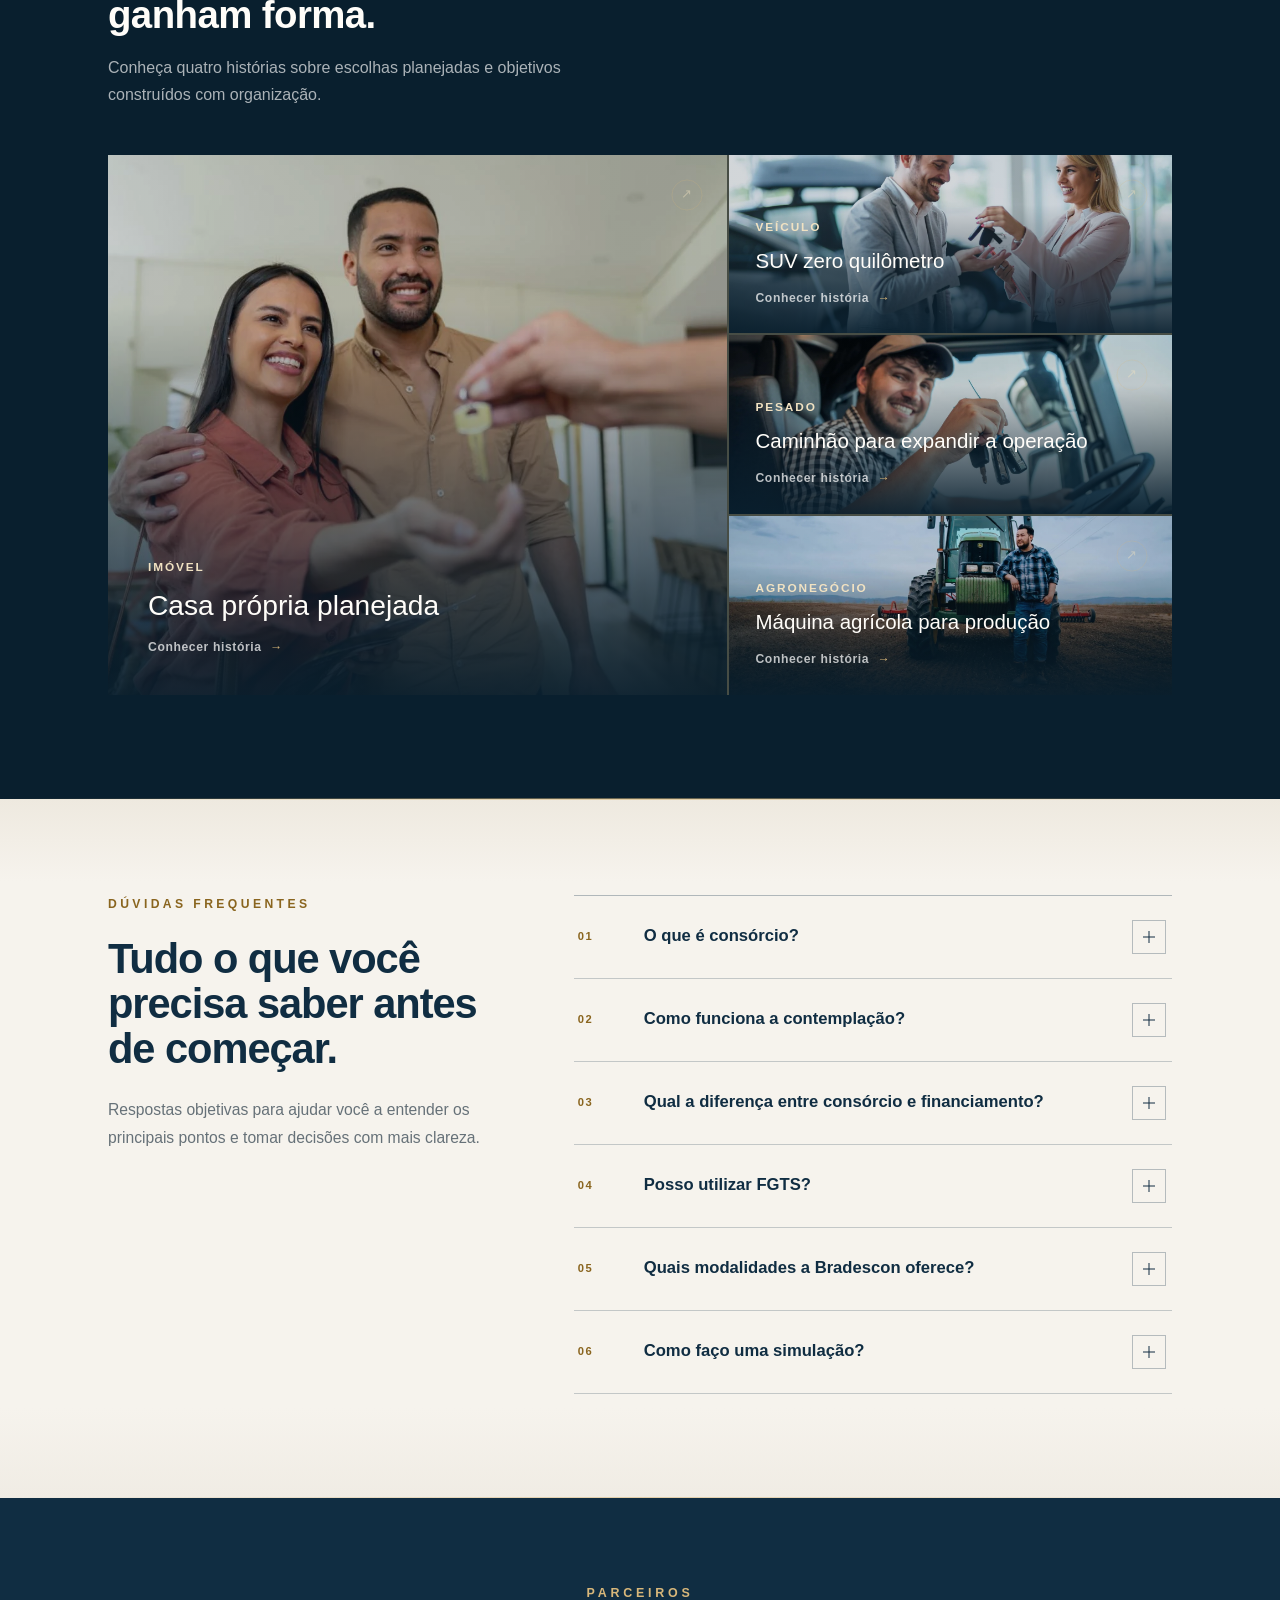
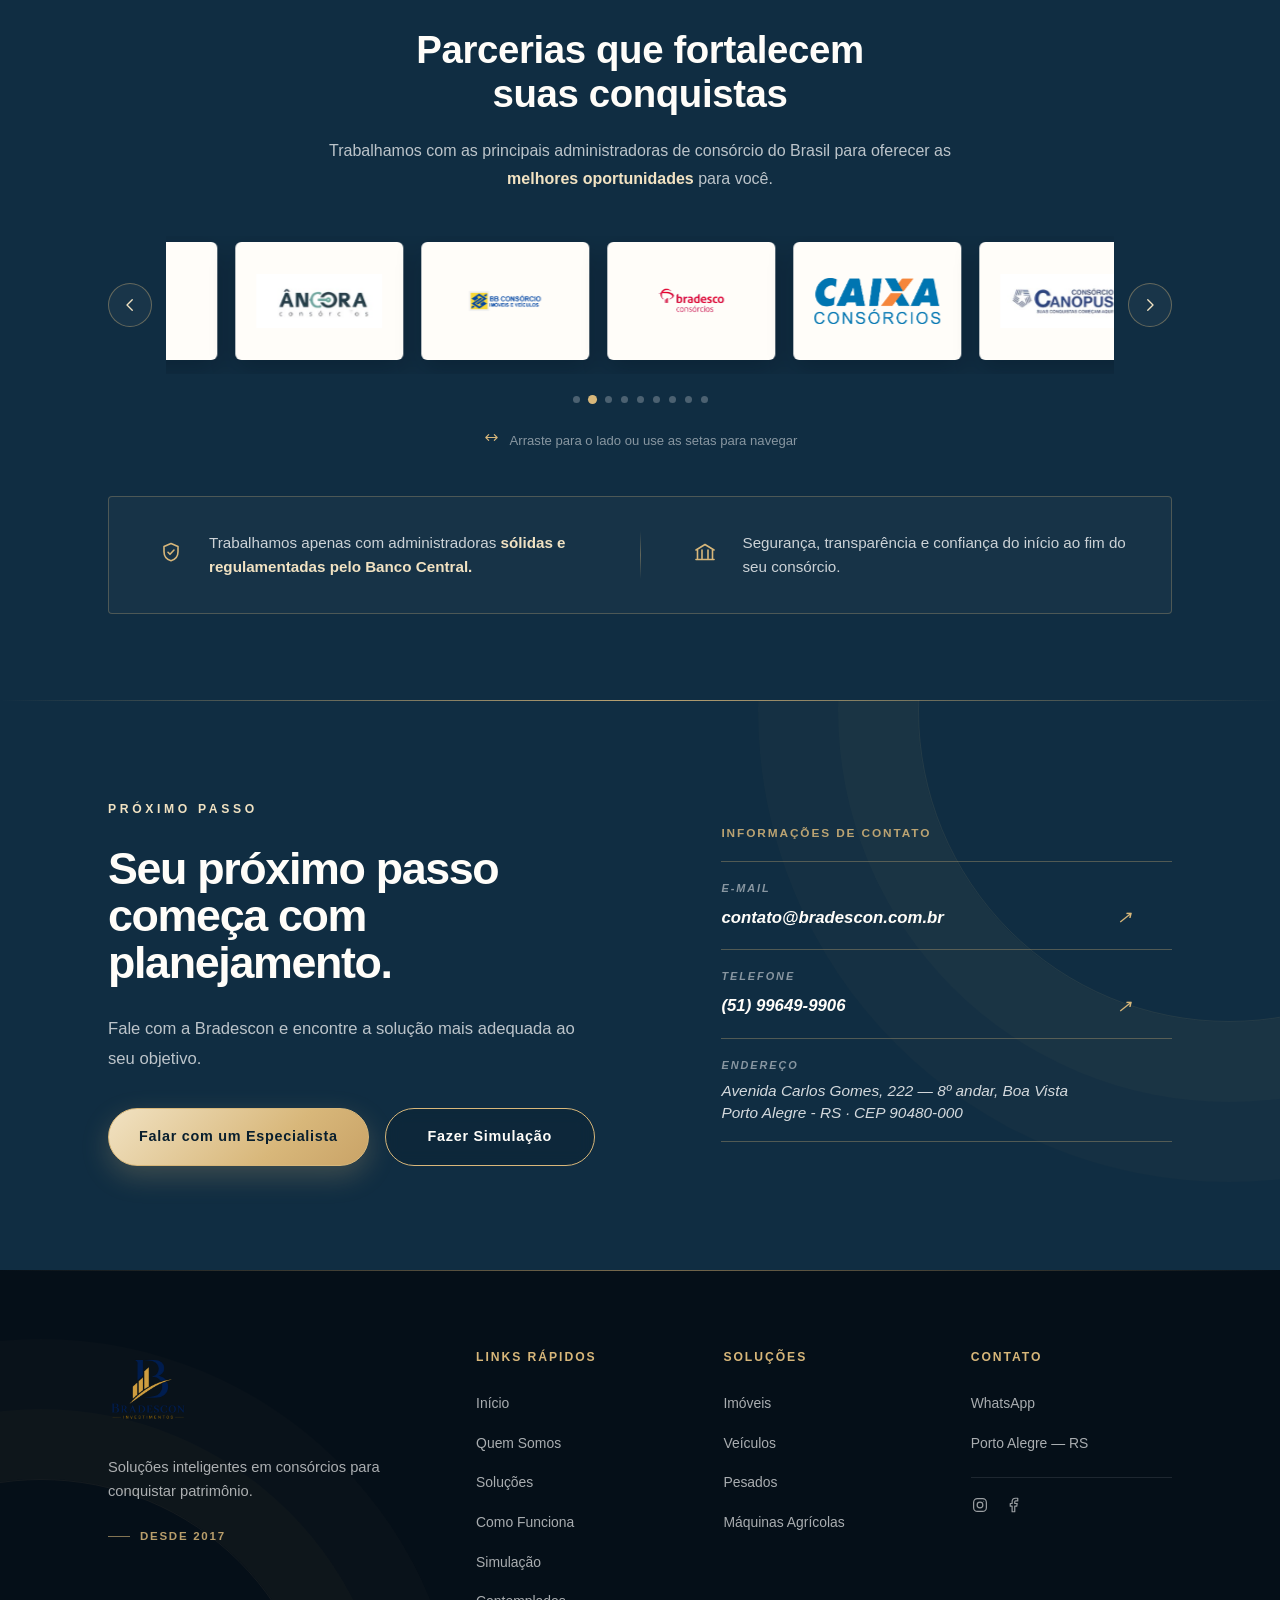
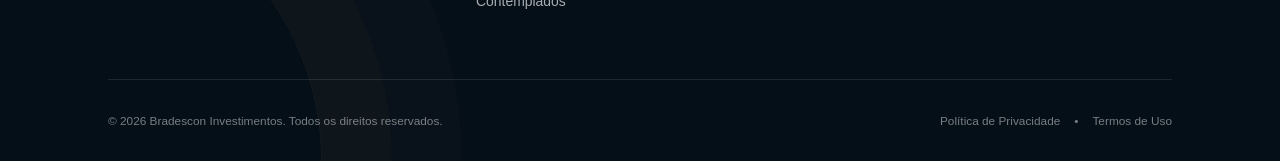
==== commit dd5fa7a9: "Add files via upload" ====
--- a/index.html
+++ b/index.html
@@ -109,8 +109,8 @@
                 </p>
 
                 <div class="hero-ctas">
-                    <a href="/simulacao/" class="btn btn-primary hero-step hero-step-6"><span>Fazer Simulação</span><span class="hero-btn-arrow" aria-hidden="true">↗</span></a>
-                    <a href="#contato" class="btn btn-secondary hero-step hero-step-7"><span>Falar com Especialista</span><span class="hero-btn-arrow" aria-hidden="true">→</span></a>
+                    <a href="/simulacao/" class="btn btn-primary hero-step hero-step-6"><span>Fazer Simulação</span></a>
+                    <a href="#contato" class="btn btn-secondary hero-step hero-step-7"><span>Falar com Especialista</span></a>
                 </div>
             </div>
         </div>
--- a/style.css
+++ b/style.css
@@ -94,8 +94,6 @@
 .final-ctas { display: flex; flex-wrap: wrap; gap: 16px; max-width: 100%; }
 .hero-ctas .btn { min-width: 264px; max-width: 100%; min-height: 74px; padding: 18px 30px; gap: 22px; border-radius: 9px; font-size: .92rem; letter-spacing: .05em; box-sizing: border-box; }
 .hero-ctas .btn-secondary { min-width: 306px; border-width: 1.5px; }
-.hero-btn-arrow { display: inline-flex; align-items: center; justify-content: center; flex: 0 0 auto; width: 24px; height: 24px; border-left: 1px solid currentColor; padding-left: 12px; font-size: 1rem; transition: transform .3s ease; }
-.hero-ctas .btn:hover .hero-btn-arrow { transform: translate(3px, -1px); }
 .hero-ctas .btn-primary { position: relative; overflow: hidden; background: linear-gradient(135deg, var(--champagne-light) 0%, var(--champagne) 62%, #bd8d4e 100%); border-color: rgba(241,226,194,.86); color: var(--navy-deep); box-shadow: 0 12px 30px rgba(216,183,122,.2), inset 0 1px 0 rgba(255,255,255,.55); transition: transform .3s ease, box-shadow .3s ease, filter .3s ease; }
 .hero-ctas .btn-primary::after { content: ''; position: absolute; top: 0; left: -60%; width: 35%; height: 100%; background: linear-gradient(120deg, transparent, rgba(255,255,255,.6), transparent); transform: skewX(-18deg); transition: left .65s ease; }
 .hero-ctas .btn-primary:hover { filter: brightness(1.06); box-shadow: 0 16px 38px rgba(216,183,122,.3), inset 0 1px 0 rgba(255,255,255,.72); }
@@ -111,7 +109,7 @@
 .hero-step-6 { animation-delay: 460ms; }
 .hero-step-7 { animation-delay: 540ms; }
 
-.credibility { position: relative; z-index: 3; padding: 96px 0 92px; border-top: 2px solid var(--champagne); background: linear-gradient(180deg, var(--navy-deep), var(--navy)); color: var(--white); overflow: hidden; }
+.credibility { position: relative; z-index: 3; padding: 64px 0 92px; border-top: 2px solid var(--champagne); background: linear-gradient(180deg, var(--navy-deep), var(--navy)); color: var(--white); overflow: hidden; }
 .credibility::before { content: ''; position: absolute; inset: 0; background: radial-gradient(ellipse 45% 120% at 50% 0%, rgba(216,183,122,.12), transparent 70%); pointer-events: none; }
 .credibility-grid { position: relative; display: grid; grid-template-columns: repeat(4, 1fr); max-width: 1120px; margin: 0 auto; }
 .credibility-item { position: relative; padding: 8px 30px; text-align: center; opacity: 0; transform: translateY(18px); transition: opacity .7s ease, transform .7s ease, background-color .35s ease; border-radius: 3px; }
@@ -600,7 +598,7 @@
     .hero-subheadline { max-width: 520px; font-size: .98rem; }
     .hero-ctas, .final-ctas { flex-direction: column; flex-wrap: nowrap; }
     .hero-ctas .btn, .final-ctas .btn { width: 100%; min-width: 0; }
-    .credibility { padding: 64px 0 60px; }
+    .credibility { padding: 44px 0 60px; }
     .credibility-grid { grid-template-columns: repeat(2, 1fr); gap: 40px 20px; max-width: 460px; }
     .credibility-item { padding: 0; }
     .credibility-item::after { display: none; }
@@ -723,7 +721,7 @@
     .partners-trust { padding: 22px 20px; }
     .partners-trust-icon { width: 36px; height: 36px; }
     .partners-trust-icon svg { width: 22px; height: 22px; }
-    .credibility { padding: 52px 0 48px; }
+    .credibility { padding: 36px 0 48px; }
     .credibility-grid { gap: 32px 16px; max-width: 340px; }
     .credibility-icon { width: 36px; height: 36px; margin-bottom: 10px; }
     .credibility-icon svg { width: 22px; height: 22px; }
@@ -932,137 +930,137 @@
     .service-copy { padding: 35px 25px 45px; }
     .simulation-area { padding: 50px 0 70px; }
 }
-@media (max-width: 480px) {
-    .inner-hero { padding-top: 128px; }
-    .capability-grid { grid-template-columns: 1fr; }
-    .capability-item { border-right: 0; }
-    .choice-grid { grid-template-columns: 1fr; }
-    .form-progress { margin-bottom: 35px; }
-    .form-actions { flex-direction: column-reverse; }
-    .form-actions .btn { width: 100%; }
-}
-
-/* Proportional tablet/notebook/desktop scale. Mobile (<= 768px) remains unchanged. */
-@media (min-width: 769px) {
-    :root {
-        --scroll-offset-desktop: 180px;
-        --scroll-offset-tablet: 140px;
-    }
-
-    .hero { min-height: clamp(680px, 91svh, 980px); }
-    .hero .container { padding-right: clamp(32px, 5vw, 96px); padding-left: clamp(32px, 5vw, 96px); }
-    .hero-content { padding-top: clamp(142px, 10.4vw, 190px); padding-bottom: clamp(32px, 3vw, 48px); }
-    .hero-text { max-width: clamp(680px, 40vw, 760px); padding-top: clamp(16px, 1.5vw, 28px); padding-bottom: clamp(20px, 2vw, 34px); }
-    .hero-eyebrow { margin-bottom: clamp(18px, 1.6vw, 30px); }
-    .hero-headline { max-width: inherit; margin-bottom: clamp(22px, 1.7vw, 32px); font-size: clamp(2.85rem, 3.45vw, 4.35rem); }
-    .hero-subheadline { margin-bottom: clamp(26px, 2vw, 38px); font-size: clamp(.96rem, .9vw, 1.08rem); line-height: 1.62; }
-    .hero-ctas { gap: clamp(12px, 1.1vw, 18px); }
-    .hero-ctas .btn { min-width: clamp(220px, 17vw, 260px); min-height: clamp(54px, 3.6vw, 66px); padding: 15px clamp(22px, 1.8vw, 29px); gap: clamp(14px, 1.2vw, 20px); }
-    .hero-ctas .btn-secondary { min-width: clamp(250px, 19vw, 296px); }
-
-    .credibility { padding-top: clamp(68px, 5vw, 90px); padding-bottom: clamp(64px, 4.8vw, 86px); }
-    .partners { padding-top: clamp(86px, 6.5vw, 112px); padding-bottom: clamp(86px, 6.2vw, 106px); }
-    .partners-head { margin-bottom: clamp(40px, 3.4vw, 52px); }
-    .partners-title { font-size: clamp(2rem, 3vw, 3rem); }
-    .partners-hint { margin-bottom: clamp(38px, 3.4vw, 48px); }
-
-    .about { padding-top: clamp(104px, 8vw, 138px); padding-bottom: clamp(100px, 7.5vw, 132px); }
-    .about-grid { gap: clamp(36px, 4.5vw, 72px); }
-    .about-title { font-size: clamp(2.45rem, 3.3vw, 4rem); }
-    .about-panel-footer { min-height: clamp(94px, 7vw, 112px); }
-
-    .solucoes { padding-top: clamp(96px, 7.2vw, 126px); padding-bottom: clamp(104px, 7.8vw, 136px); }
-    .solucoes-head { margin-bottom: clamp(46px, 4vw, 60px); }
-    .solucoes-title { font-size: clamp(2.1rem, 3vw, 3.1rem); }
-    .solucao-panel { aspect-ratio: 3 / 2; }
-    .solucao-panel-content { padding: clamp(25px, 2.2vw, 34px); }
-
-    .como-funciona { padding-top: clamp(92px, 7vw, 122px); padding-bottom: clamp(100px, 7.4vw, 130px); }
-    .process-head { margin-bottom: clamp(50px, 4.4vw, 70px); }
-    .process-title { font-size: clamp(2.2rem, 3.15vw, 3.45rem); }
-    .process-marker { width: clamp(62px, 4.6vw, 72px); height: clamp(62px, 4.6vw, 72px); margin-bottom: clamp(22px, 2vw, 28px); }
-
-    .diferenciais { padding-top: clamp(96px, 7.2vw, 122px); padding-bottom: clamp(102px, 7.6vw, 132px); }
-    .diff-head { margin-bottom: clamp(40px, 3.4vw, 52px); }
-    .diff-title { font-size: clamp(2.35rem, 3.5vw, 4.1rem); }
-    .diff-card { min-height: clamp(220px, 16vw, 260px); padding: clamp(27px, 2vw, 33px) clamp(21px, 1.7vw, 26px); }
-    .diff-icon { width: clamp(76px, 5.7vw, 90px); height: clamp(76px, 5.7vw, 90px); }
-
-    .contemplados { padding-top: clamp(98px, 7.4vw, 126px); padding-bottom: clamp(104px, 7.7vw, 134px); }
-    .conquistas-head { margin-bottom: clamp(42px, 3.6vw, 56px); }
-    .conquistas-title { font-size: clamp(2.1rem, 3vw, 3.1rem); }
-    .conquistas-grid { min-height: clamp(540px, 38vw, 640px); }
-
-    .faq { padding-top: clamp(96px, 7.2vw, 126px); padding-bottom: clamp(104px, 7.7vw, 134px); }
-    .faq-layout { gap: clamp(50px, 6.5vw, 100px); }
-    .faq-head { top: clamp(104px, 7.5vw, 128px); }
-    .faq-title { font-size: clamp(2.3rem, 3.25vw, 3.65rem); }
-    .faq-toggle { min-height: clamp(82px, 6.4vw, 94px); padding-top: clamp(21px, 1.7vw, 25px); padding-bottom: clamp(21px, 1.7vw, 25px); }
-
-    .final-cta { padding-top: clamp(100px, 7.8vw, 134px); padding-bottom: clamp(104px, 7.4vw, 124px); }
-    .final-cta-layout { gap: clamp(44px, 5vw, 80px); }
-    .final-cta h2 { font-size: clamp(2.4rem, 3.5vw, 4rem); }
-    .contact-row { min-height: clamp(76px, 5.6vw, 84px); }
-
-    .footer { padding-top: clamp(78px, 6vw, 102px); padding-bottom: clamp(30px, 2vw, 36px); }
-    .footer-content { gap: clamp(38px, 3.6vw, 54px); padding-bottom: clamp(48px, 4vw, 62px); }
-    .footer-brand-logo { height: clamp(80px, 5.6vw, 92px); margin-bottom: clamp(19px, 1.5vw, 23px); }
-
-    .inner-hero { padding-top: clamp(150px, 10.5vw, 200px); padding-bottom: clamp(60px, 4.5vw, 86px); }
-    .inner-hero h1 { font-size: clamp(2.25rem, 2.65vw, 3.35rem); }
-    .editorial-section { padding-top: clamp(76px, 6vw, 98px); padding-bottom: clamp(76px, 6vw, 98px); }
-    .editorial-section h2, .mission-band h2 { font-size: clamp(1.85rem, 2.3vw, 2.5rem); }
-    .mission-band { padding-top: clamp(76px, 5.8vw, 96px); padding-bottom: clamp(76px, 5.8vw, 96px); }
-    .capability-grid { margin-top: clamp(34px, 3vw, 44px); }
-    .capability-item { padding: clamp(22px, 1.8vw, 27px) clamp(20px, 1.7vw, 25px); }
-    .inner-cta { padding-top: clamp(78px, 6vw, 96px); padding-bottom: clamp(78px, 6vw, 96px); }
-    .inner-cta h2 { font-size: clamp(2rem, 3vw, 3.1rem); }
-
-    .legal-page { padding-top: clamp(70px, 5.5vw, 92px); padding-bottom: clamp(82px, 6.2vw, 106px); }
-    .legal-updated { margin-bottom: clamp(36px, 3vw, 46px); }
-    .legal-block { margin-bottom: clamp(30px, 2.6vw, 38px); }
-
-    .service-list { padding-top: clamp(62px, 5.5vw, 84px); }
-    .service-block, .service-image { min-height: clamp(350px, 28vw, 430px); }
-    .service-copy { padding: clamp(38px, 4vw, 56px) clamp(28px, 4.4vw, 70px); }
-    .service-copy h2 { font-size: clamp(1.85rem, 2.7vw, 2.6rem); }
-    .sol-cta { padding-top: clamp(78px, 6vw, 102px); padding-bottom: clamp(84px, 6.4vw, 108px); }
-
-    .simulation-area { padding-top: clamp(54px, 4.5vw, 70px); padding-bottom: clamp(72px, 6vw, 96px); }
-    .simulation-form { max-width: 720px; padding: clamp(34px, 3.8vw, 52px); }
-    .form-progress { margin-bottom: clamp(36px, 3vw, 46px); }
-    .form-step h2 { margin-bottom: clamp(24px, 2vw, 29px); font-size: clamp(1.7rem, 2.4vw, 2.25rem); }
-    .choice span { min-height: clamp(88px, 7vw, 102px); }
-}
-
-@media (min-width: 1025px) {
-    .container { max-width: clamp(1120px, 76vw, 1220px); }
-    .header { padding: clamp(9px, .65vw, 12px) 0; }
-    .header.hide { top: -145px; }
-    .header .container { max-width: none; padding-right: clamp(32px, 4.3vw, 82px); padding-left: clamp(32px, 4.3vw, 82px); }
-    .header-content { min-height: clamp(124px, 8.3vw, 160px); gap: clamp(20px, 1.55vw, 30px); }
-    .logo { flex-basis: clamp(126px, 8vw, 160px); width: clamp(126px, 8vw, 160px); height: clamp(112px, 7.3vw, 144px); padding: clamp(5px, .45vw, 8px); }
-    .nav-list { gap: clamp(20px, 1.45vw, 30px); }
-    .nav-list a { padding: 13px 0; font-size: clamp(.82rem, .78vw, .94rem); }
-    .btn-whatsapp { min-width: clamp(188px, 11vw, 218px); min-height: clamp(52px, 3.2vw, 60px); padding: 13px 22px 13px 17px; gap: 12px; font-size: clamp(.79rem, .7vw, .86rem); }
-    .whatsapp-mark { width: clamp(27px, 1.7vw, 31px); height: clamp(27px, 1.7vw, 31px); }
-    .header.scrolled { padding: 7px 0; }
-    .header.scrolled .header-content { min-height: clamp(82px, 5.2vw, 100px); }
-    .header.scrolled .logo { flex-basis: clamp(92px, 5.8vw, 112px); width: clamp(92px, 5.8vw, 112px); height: clamp(76px, 4.9vw, 94px); padding: 5px; }
-}
-
-@media (min-width: 1025px) and (max-height: 800px) {
-    .header { padding: 8px 0; }
-    .header-content { min-height: 124px; }
-    .logo { flex-basis: 126px; width: 126px; height: 112px; padding: 5px; }
-    .hero { min-height: clamp(650px, 92svh, 720px); }
-    .hero-content { padding-top: 128px; padding-bottom: 28px; }
-    .hero-text { padding-top: 12px; padding-bottom: 18px; }
-    .hero-eyebrow { margin-bottom: 18px; }
-    .hero-headline { margin-bottom: 20px; }
-    .hero-subheadline { margin-bottom: 22px; }
-    .hero-ctas .btn { min-height: 52px; }
-    .inner-hero { padding-top: 162px; padding-bottom: 72px; }
-    .inner-hero .hero-eyebrow { margin-bottom: 14px; }
-    .inner-hero h1 { margin-bottom: 16px; }
-}
+@media (max-width: 480px) {
+    .inner-hero { padding-top: 128px; }
+    .capability-grid { grid-template-columns: 1fr; }
+    .capability-item { border-right: 0; }
+    .choice-grid { grid-template-columns: 1fr; }
+    .form-progress { margin-bottom: 35px; }
+    .form-actions { flex-direction: column-reverse; }
+    .form-actions .btn { width: 100%; }
+}
+
+/* Proportional tablet/notebook/desktop scale. Mobile (<= 768px) remains unchanged. */
+@media (min-width: 769px) {
+    :root {
+        --scroll-offset-desktop: 180px;
+        --scroll-offset-tablet: 140px;
+    }
+
+    .hero { min-height: clamp(680px, 91svh, 980px); }
+    .hero .container { padding-right: clamp(32px, 5vw, 96px); padding-left: clamp(32px, 5vw, 96px); }
+    .hero-content { padding-top: clamp(142px, 10.4vw, 190px); padding-bottom: clamp(32px, 3vw, 48px); }
+    .hero-text { max-width: clamp(680px, 40vw, 760px); padding-top: clamp(16px, 1.5vw, 28px); padding-bottom: clamp(20px, 2vw, 34px); }
+    .hero-eyebrow { margin-bottom: clamp(18px, 1.6vw, 30px); }
+    .hero-headline { max-width: inherit; margin-bottom: clamp(22px, 1.7vw, 32px); font-size: clamp(2.85rem, 3.45vw, 4.35rem); }
+    .hero-subheadline { margin-bottom: clamp(26px, 2vw, 38px); font-size: clamp(.96rem, .9vw, 1.08rem); line-height: 1.62; }
+    .hero-ctas { gap: clamp(12px, 1.1vw, 18px); }
+    .hero-ctas .btn { min-width: clamp(220px, 17vw, 260px); min-height: clamp(54px, 3.6vw, 66px); padding: 15px clamp(22px, 1.8vw, 29px); gap: clamp(14px, 1.2vw, 20px); }
+    .hero-ctas .btn-secondary { min-width: clamp(250px, 19vw, 296px); }
+
+    .credibility { padding-top: clamp(40px, 3.2vw, 60px); padding-bottom: clamp(64px, 4.8vw, 86px); }
+    .partners { padding-top: clamp(86px, 6.5vw, 112px); padding-bottom: clamp(86px, 6.2vw, 106px); }
+    .partners-head { margin-bottom: clamp(40px, 3.4vw, 52px); }
+    .partners-title { font-size: clamp(2rem, 3vw, 3rem); }
+    .partners-hint { margin-bottom: clamp(38px, 3.4vw, 48px); }
+
+    .about { padding-top: clamp(104px, 8vw, 138px); padding-bottom: clamp(100px, 7.5vw, 132px); }
+    .about-grid { gap: clamp(36px, 4.5vw, 72px); }
+    .about-title { font-size: clamp(2.45rem, 3.3vw, 4rem); }
+    .about-panel-footer { min-height: clamp(94px, 7vw, 112px); }
+
+    .solucoes { padding-top: clamp(96px, 7.2vw, 126px); padding-bottom: clamp(104px, 7.8vw, 136px); }
+    .solucoes-head { margin-bottom: clamp(46px, 4vw, 60px); }
+    .solucoes-title { font-size: clamp(2.1rem, 3vw, 3.1rem); }
+    .solucao-panel { aspect-ratio: 3 / 2; }
+    .solucao-panel-content { padding: clamp(25px, 2.2vw, 34px); }
+
+    .como-funciona { padding-top: clamp(92px, 7vw, 122px); padding-bottom: clamp(100px, 7.4vw, 130px); }
+    .process-head { margin-bottom: clamp(50px, 4.4vw, 70px); }
+    .process-title { font-size: clamp(2.2rem, 3.15vw, 3.45rem); }
+    .process-marker { width: clamp(62px, 4.6vw, 72px); height: clamp(62px, 4.6vw, 72px); margin-bottom: clamp(22px, 2vw, 28px); }
+
+    .diferenciais { padding-top: clamp(96px, 7.2vw, 122px); padding-bottom: clamp(102px, 7.6vw, 132px); }
+    .diff-head { margin-bottom: clamp(40px, 3.4vw, 52px); }
+    .diff-title { font-size: clamp(2.35rem, 3.5vw, 4.1rem); }
+    .diff-card { min-height: clamp(220px, 16vw, 260px); padding: clamp(27px, 2vw, 33px) clamp(21px, 1.7vw, 26px); }
+    .diff-icon { width: clamp(76px, 5.7vw, 90px); height: clamp(76px, 5.7vw, 90px); }
+
+    .contemplados { padding-top: clamp(98px, 7.4vw, 126px); padding-bottom: clamp(104px, 7.7vw, 134px); }
+    .conquistas-head { margin-bottom: clamp(42px, 3.6vw, 56px); }
+    .conquistas-title { font-size: clamp(2.1rem, 3vw, 3.1rem); }
+    .conquistas-grid { min-height: clamp(540px, 38vw, 640px); }
+
+    .faq { padding-top: clamp(96px, 7.2vw, 126px); padding-bottom: clamp(104px, 7.7vw, 134px); }
+    .faq-layout { gap: clamp(50px, 6.5vw, 100px); }
+    .faq-head { top: clamp(104px, 7.5vw, 128px); }
+    .faq-title { font-size: clamp(2.3rem, 3.25vw, 3.65rem); }
+    .faq-toggle { min-height: clamp(82px, 6.4vw, 94px); padding-top: clamp(21px, 1.7vw, 25px); padding-bottom: clamp(21px, 1.7vw, 25px); }
+
+    .final-cta { padding-top: clamp(100px, 7.8vw, 134px); padding-bottom: clamp(104px, 7.4vw, 124px); }
+    .final-cta-layout { gap: clamp(44px, 5vw, 80px); }
+    .final-cta h2 { font-size: clamp(2.4rem, 3.5vw, 4rem); }
+    .contact-row { min-height: clamp(76px, 5.6vw, 84px); }
+
+    .footer { padding-top: clamp(78px, 6vw, 102px); padding-bottom: clamp(30px, 2vw, 36px); }
+    .footer-content { gap: clamp(38px, 3.6vw, 54px); padding-bottom: clamp(48px, 4vw, 62px); }
+    .footer-brand-logo { height: clamp(80px, 5.6vw, 92px); margin-bottom: clamp(19px, 1.5vw, 23px); }
+
+    .inner-hero { padding-top: clamp(150px, 10.5vw, 200px); padding-bottom: clamp(60px, 4.5vw, 86px); }
+    .inner-hero h1 { font-size: clamp(2.25rem, 2.65vw, 3.35rem); }
+    .editorial-section { padding-top: clamp(76px, 6vw, 98px); padding-bottom: clamp(76px, 6vw, 98px); }
+    .editorial-section h2, .mission-band h2 { font-size: clamp(1.85rem, 2.3vw, 2.5rem); }
+    .mission-band { padding-top: clamp(76px, 5.8vw, 96px); padding-bottom: clamp(76px, 5.8vw, 96px); }
+    .capability-grid { margin-top: clamp(34px, 3vw, 44px); }
+    .capability-item { padding: clamp(22px, 1.8vw, 27px) clamp(20px, 1.7vw, 25px); }
+    .inner-cta { padding-top: clamp(78px, 6vw, 96px); padding-bottom: clamp(78px, 6vw, 96px); }
+    .inner-cta h2 { font-size: clamp(2rem, 3vw, 3.1rem); }
+
+    .legal-page { padding-top: clamp(70px, 5.5vw, 92px); padding-bottom: clamp(82px, 6.2vw, 106px); }
+    .legal-updated { margin-bottom: clamp(36px, 3vw, 46px); }
+    .legal-block { margin-bottom: clamp(30px, 2.6vw, 38px); }
+
+    .service-list { padding-top: clamp(62px, 5.5vw, 84px); }
+    .service-block, .service-image { min-height: clamp(350px, 28vw, 430px); }
+    .service-copy { padding: clamp(38px, 4vw, 56px) clamp(28px, 4.4vw, 70px); }
+    .service-copy h2 { font-size: clamp(1.85rem, 2.7vw, 2.6rem); }
+    .sol-cta { padding-top: clamp(78px, 6vw, 102px); padding-bottom: clamp(84px, 6.4vw, 108px); }
+
+    .simulation-area { padding-top: clamp(54px, 4.5vw, 70px); padding-bottom: clamp(72px, 6vw, 96px); }
+    .simulation-form { max-width: 720px; padding: clamp(34px, 3.8vw, 52px); }
+    .form-progress { margin-bottom: clamp(36px, 3vw, 46px); }
+    .form-step h2 { margin-bottom: clamp(24px, 2vw, 29px); font-size: clamp(1.7rem, 2.4vw, 2.25rem); }
+    .choice span { min-height: clamp(88px, 7vw, 102px); }
+}
+
+@media (min-width: 1025px) {
+    .container { max-width: clamp(1120px, 76vw, 1220px); }
+    .header { padding: clamp(9px, .65vw, 12px) 0; }
+    .header.hide { top: -145px; }
+    .header .container { max-width: none; padding-right: clamp(32px, 4.3vw, 82px); padding-left: clamp(32px, 4.3vw, 82px); }
+    .header-content { min-height: clamp(124px, 8.3vw, 160px); gap: clamp(20px, 1.55vw, 30px); }
+    .logo { flex-basis: clamp(126px, 8vw, 160px); width: clamp(126px, 8vw, 160px); height: clamp(112px, 7.3vw, 144px); padding: clamp(5px, .45vw, 8px); }
+    .nav-list { gap: clamp(20px, 1.45vw, 30px); }
+    .nav-list a { padding: 13px 0; font-size: clamp(.82rem, .78vw, .94rem); }
+    .btn-whatsapp { min-width: clamp(188px, 11vw, 218px); min-height: clamp(52px, 3.2vw, 60px); padding: 13px 22px 13px 17px; gap: 12px; font-size: clamp(.79rem, .7vw, .86rem); }
+    .whatsapp-mark { width: clamp(27px, 1.7vw, 31px); height: clamp(27px, 1.7vw, 31px); }
+    .header.scrolled { padding: 7px 0; }
+    .header.scrolled .header-content { min-height: clamp(82px, 5.2vw, 100px); }
+    .header.scrolled .logo { flex-basis: clamp(92px, 5.8vw, 112px); width: clamp(92px, 5.8vw, 112px); height: clamp(76px, 4.9vw, 94px); padding: 5px; }
+}
+
+@media (min-width: 1025px) and (max-height: 800px) {
+    .header { padding: 8px 0; }
+    .header-content { min-height: 124px; }
+    .logo { flex-basis: 126px; width: 126px; height: 112px; padding: 5px; }
+    .hero { min-height: clamp(650px, 92svh, 720px); }
+    .hero-content { padding-top: 128px; padding-bottom: 28px; }
+    .hero-text { padding-top: 12px; padding-bottom: 18px; }
+    .hero-eyebrow { margin-bottom: 18px; }
+    .hero-headline { margin-bottom: 20px; }
+    .hero-subheadline { margin-bottom: 22px; }
+    .hero-ctas .btn { min-height: 52px; }
+    .inner-hero { padding-top: 162px; padding-bottom: 72px; }
+    .inner-hero .hero-eyebrow { margin-bottom: 14px; }
+    .inner-hero h1 { margin-bottom: 16px; }
+}
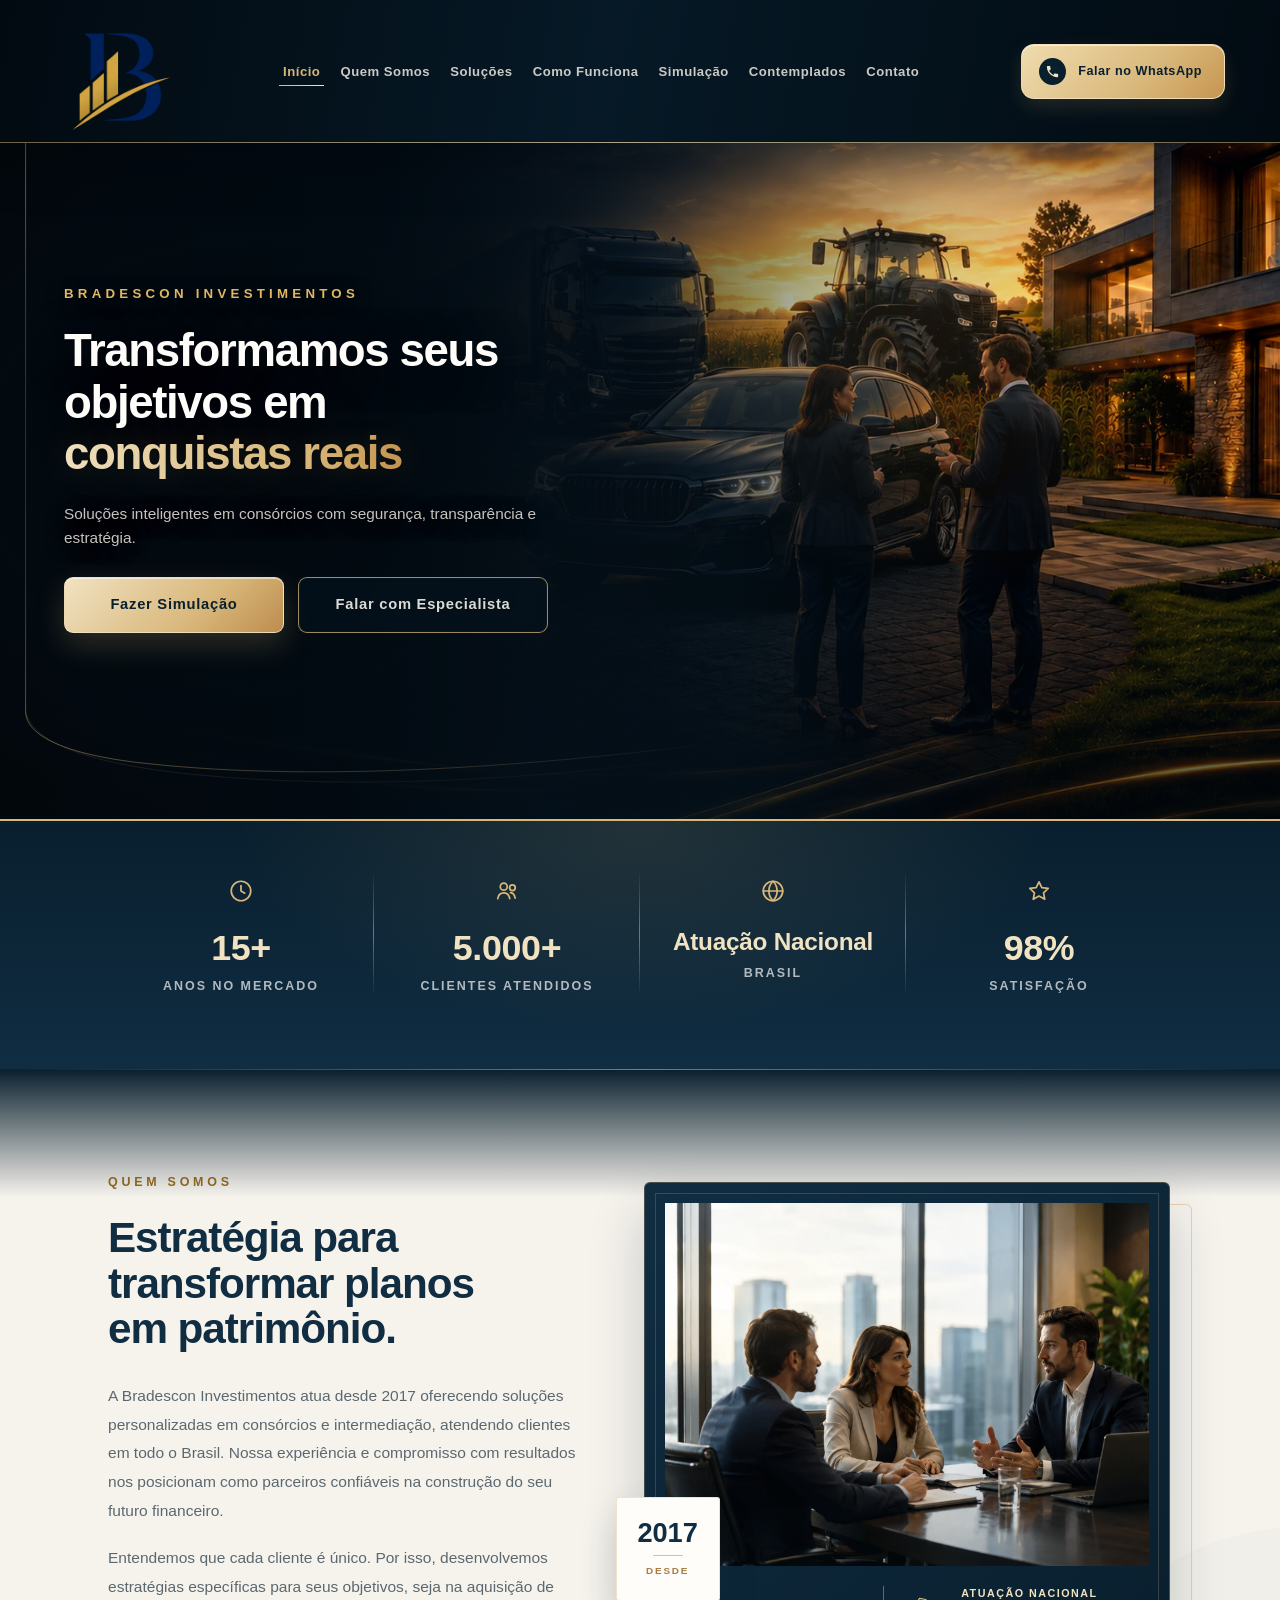
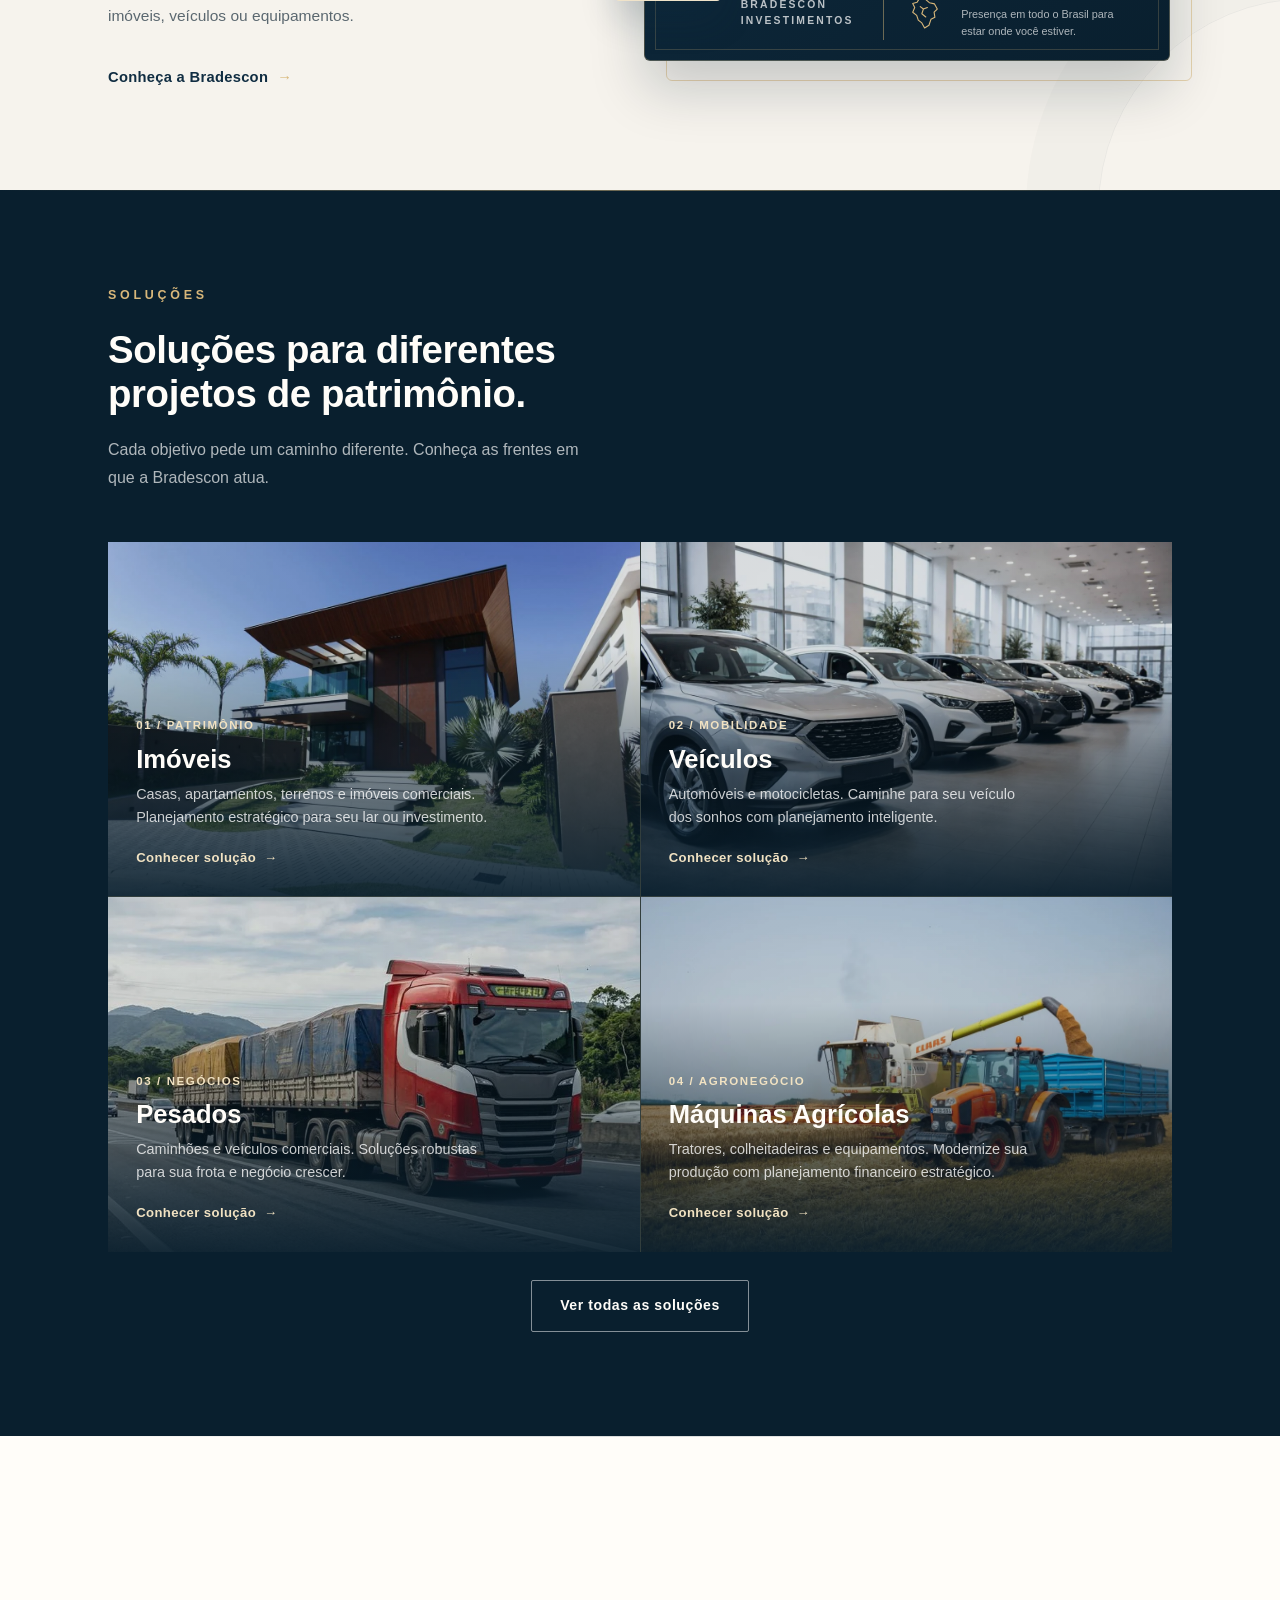
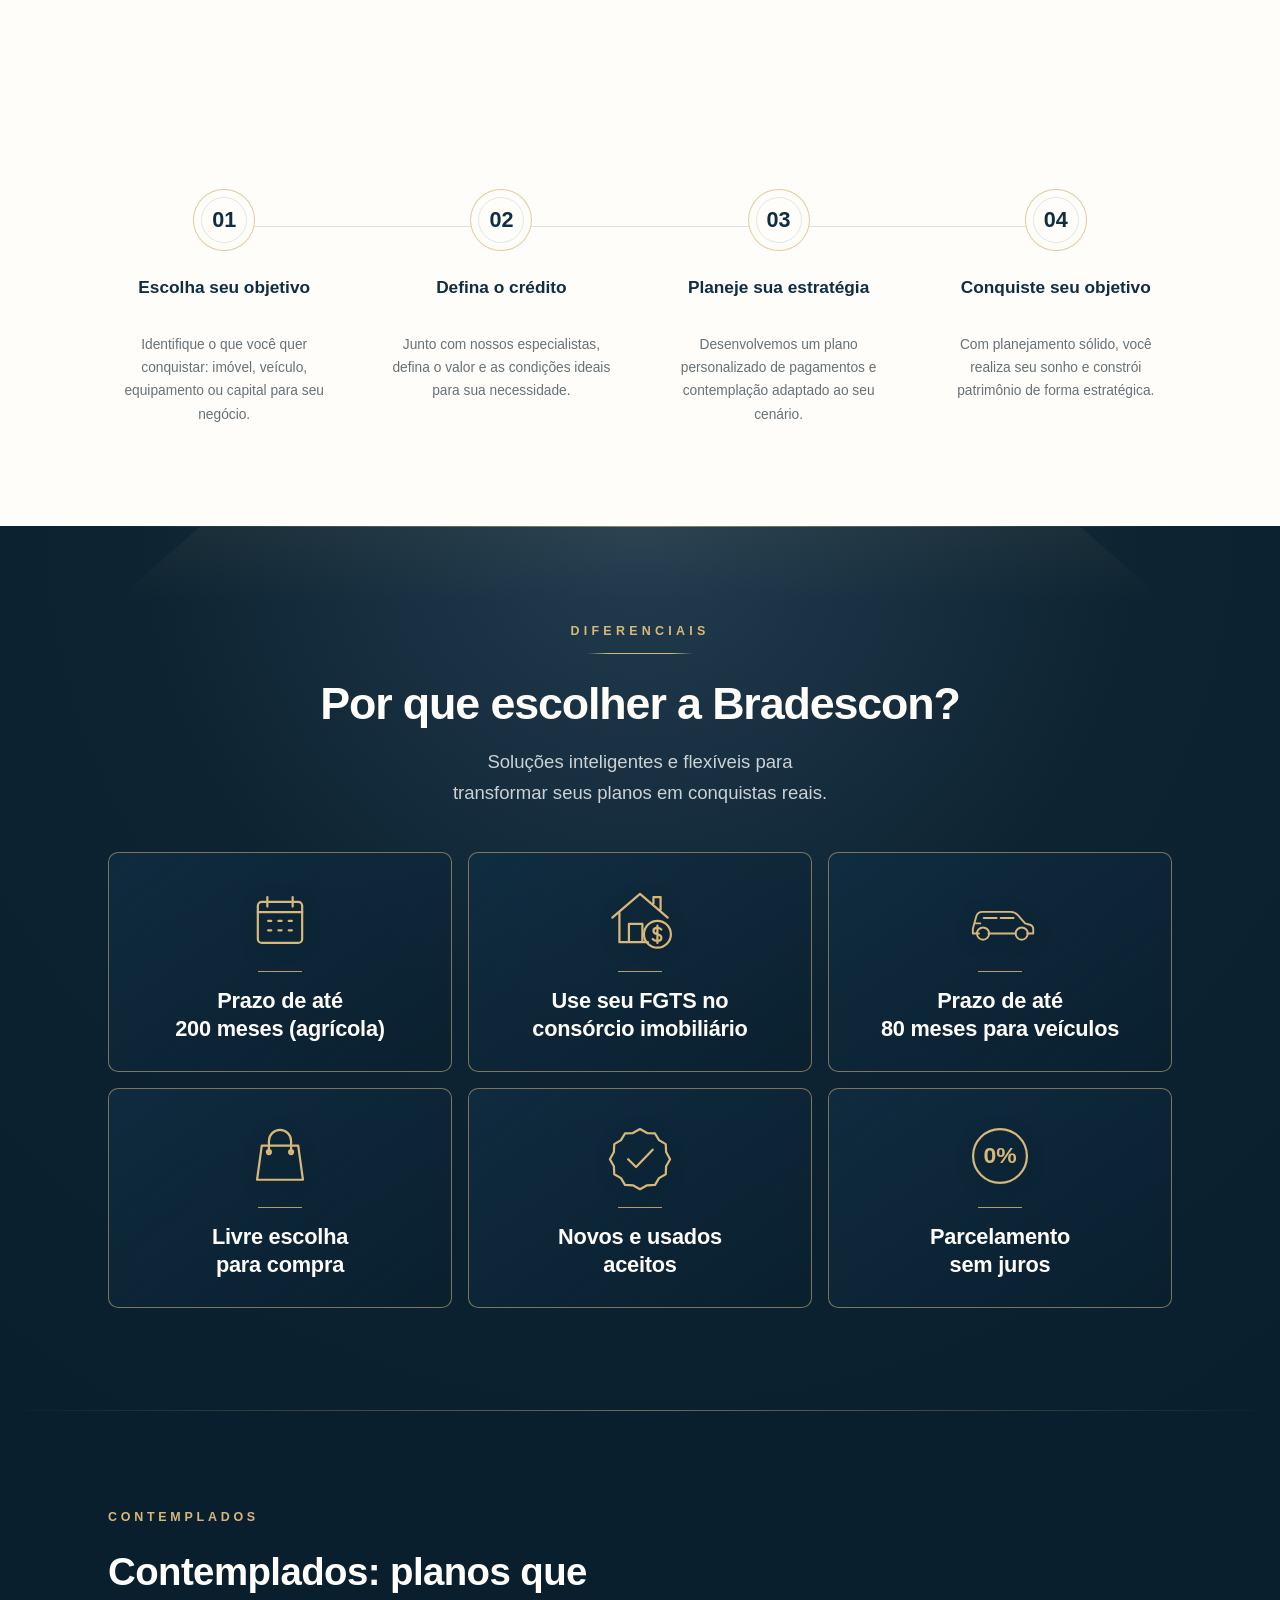
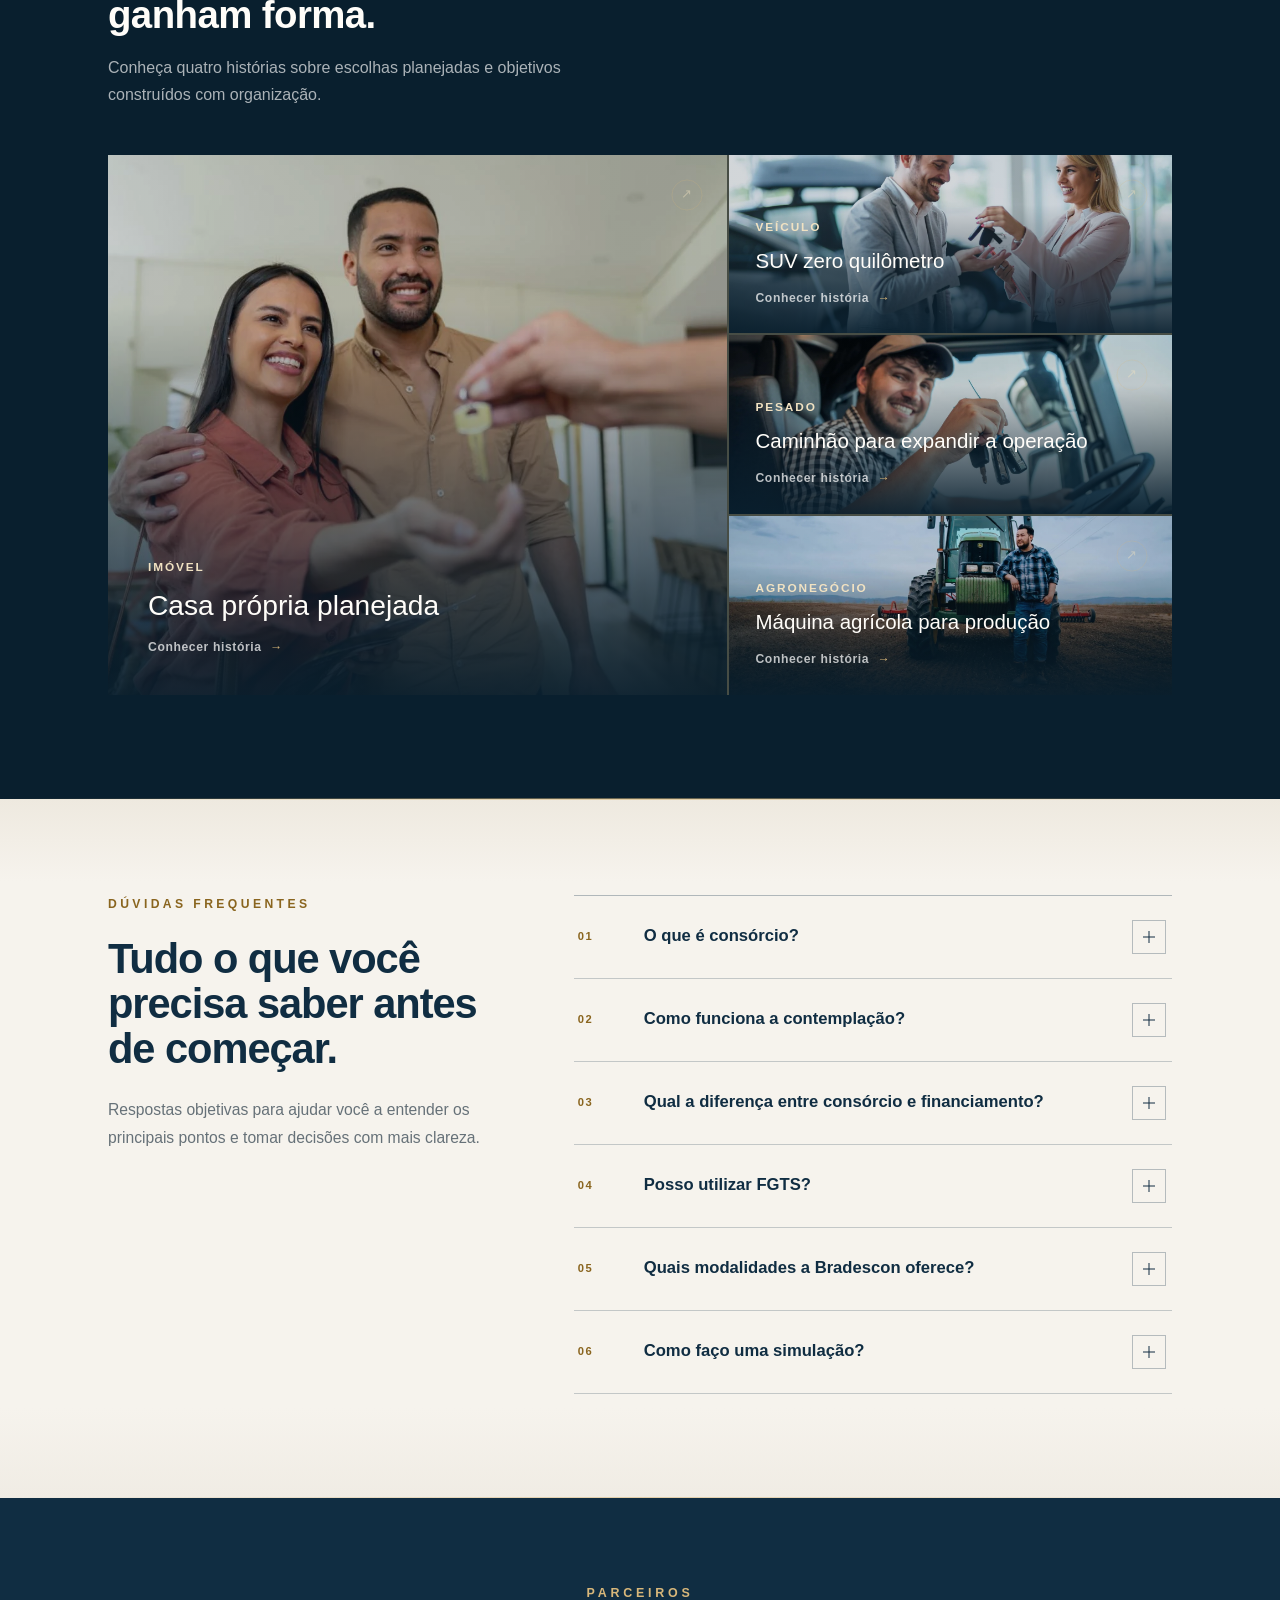
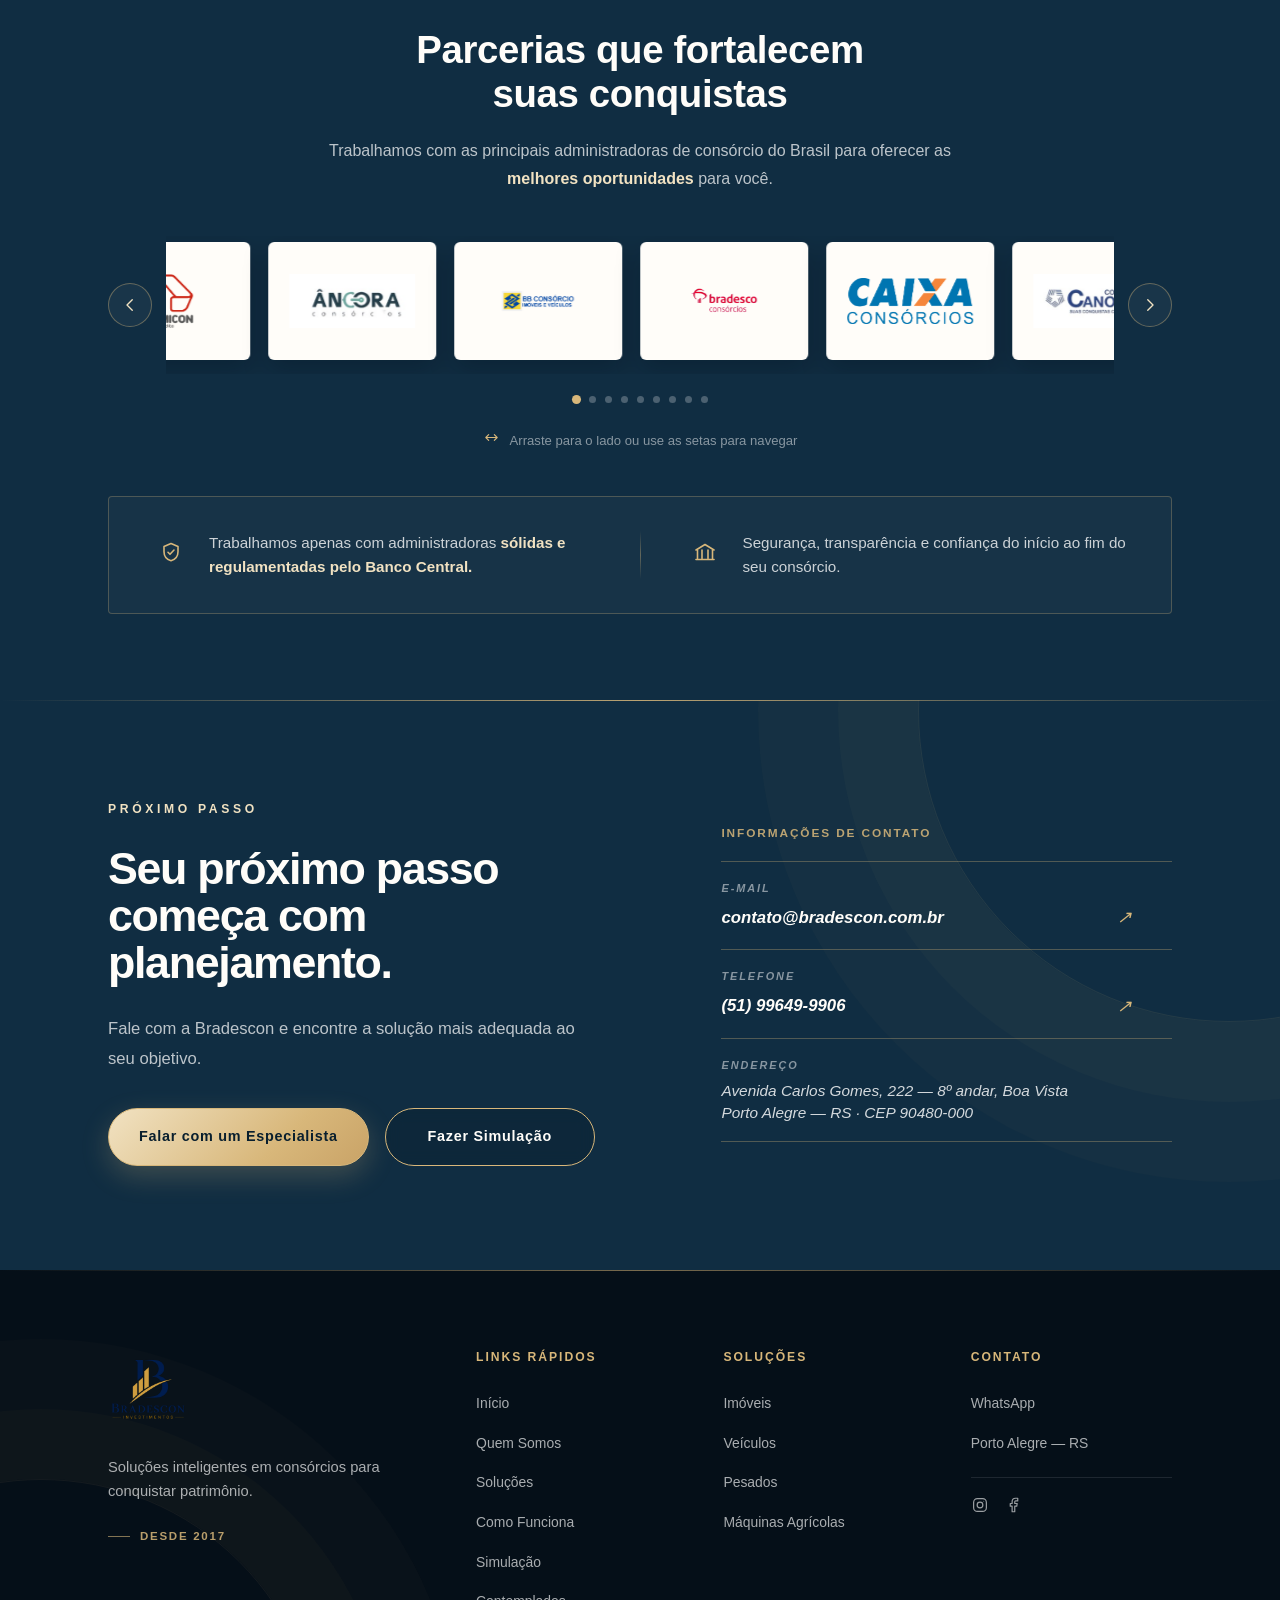
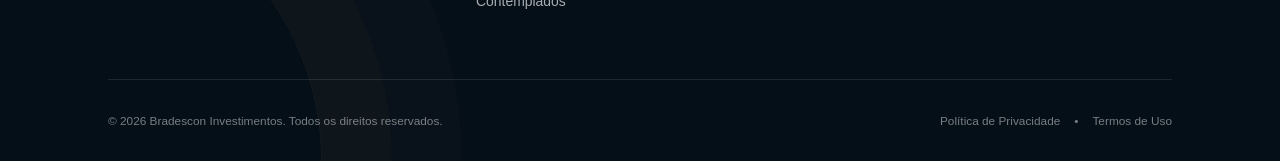
==== commit 026dac45: "Add PWA offline support" ====
--- a/index.html
+++ b/index.html
@@ -21,9 +21,10 @@
     <meta name="twitter:description" content="Soluções inteligentes em consórcios para quem planeja crescer, investir e conquistar patrimônio.">
     <meta name="twitter:image" content="https://bradesconinvestimentos.com.br/images/og-image.png">
 
-    <title>Bradescon Investimentos | Consórcios</title>
+    <title>Bradescon Investimentos | Consórcio</title>
     <link rel="canonical" href="https://bradesconinvestimentos.com.br/">
     <link rel="icon" href="/images/sigla-bradescon-512.png" type="image/png">
+    <link rel="manifest" href="/manifest.webmanifest">
     <link rel="stylesheet" href="/style.css">
 </head>
 <body>
@@ -74,6 +75,7 @@
         </nav>
     </header>
 
+    <main>
     <!-- HERO SECTION -->
     <section class="hero" id="inicio">
         <div class="hero-background" aria-hidden="true">
@@ -542,7 +544,7 @@
                         <div class="faq-answer" id="faq-answer-1" role="region" aria-labelledby="faq-question-1" aria-hidden="true">
                             <div class="faq-answer-inner">
                                 <p>
-                                    Consórcio é uma modalidade de crédito onde um grupo de pessoas se reúne para adquirir um bem específico. 
+                                    Consórcio é uma modalidade de crédito em que um grupo de pessoas se reúne para adquirir um bem específico. 
                                     Os participantes contribuem mensalmente, e quando um deles é contemplado (através de sorteio ou lance), 
                                     recebe o valor acumulado para adquirir seu bem. É uma forma democrática e planejada de conquistar patrimônio.
                                 </p>
@@ -563,7 +565,7 @@
                             <div class="faq-answer-inner">
                                 <p>
                                     A contemplação é o processo de seleção de um participante do consórcio para receber o valor acumulado. 
-                                    Pode ocorrer através de sorteio, onde todos têm chances iguais, ou pelo sistema de lances, onde o participante 
+                                    Pode ocorrer através de sorteio, em que todos têm chances iguais, ou pelo sistema de lances, em que o participante
                                     oferece um valor adicional para ser contemplado antes da data prevista. Ambos os processos são transparentes 
                                     e regulamentados.
                                 </p>
@@ -754,13 +756,15 @@
                     <div class="contact-row contact-row-static">
                         <span class="contact-row-label">Endereço</span>
                         <span class="contact-row-main">
-                            <span class="contact-row-value">Avenida Carlos Gomes, 222 — 8º andar, Boa Vista<br>Porto Alegre - RS · CEP 90480-000</span>
+                            <span class="contact-row-value">Avenida Carlos Gomes, 222 — 8º andar, Boa Vista<br>Porto Alegre — RS · CEP 90480-000</span>
                         </span>
                     </div>
                 </address>
             </div>
         </div>
     </section>
+
+    </main>
 
     <!-- FOOTER -->
     <footer class="footer">
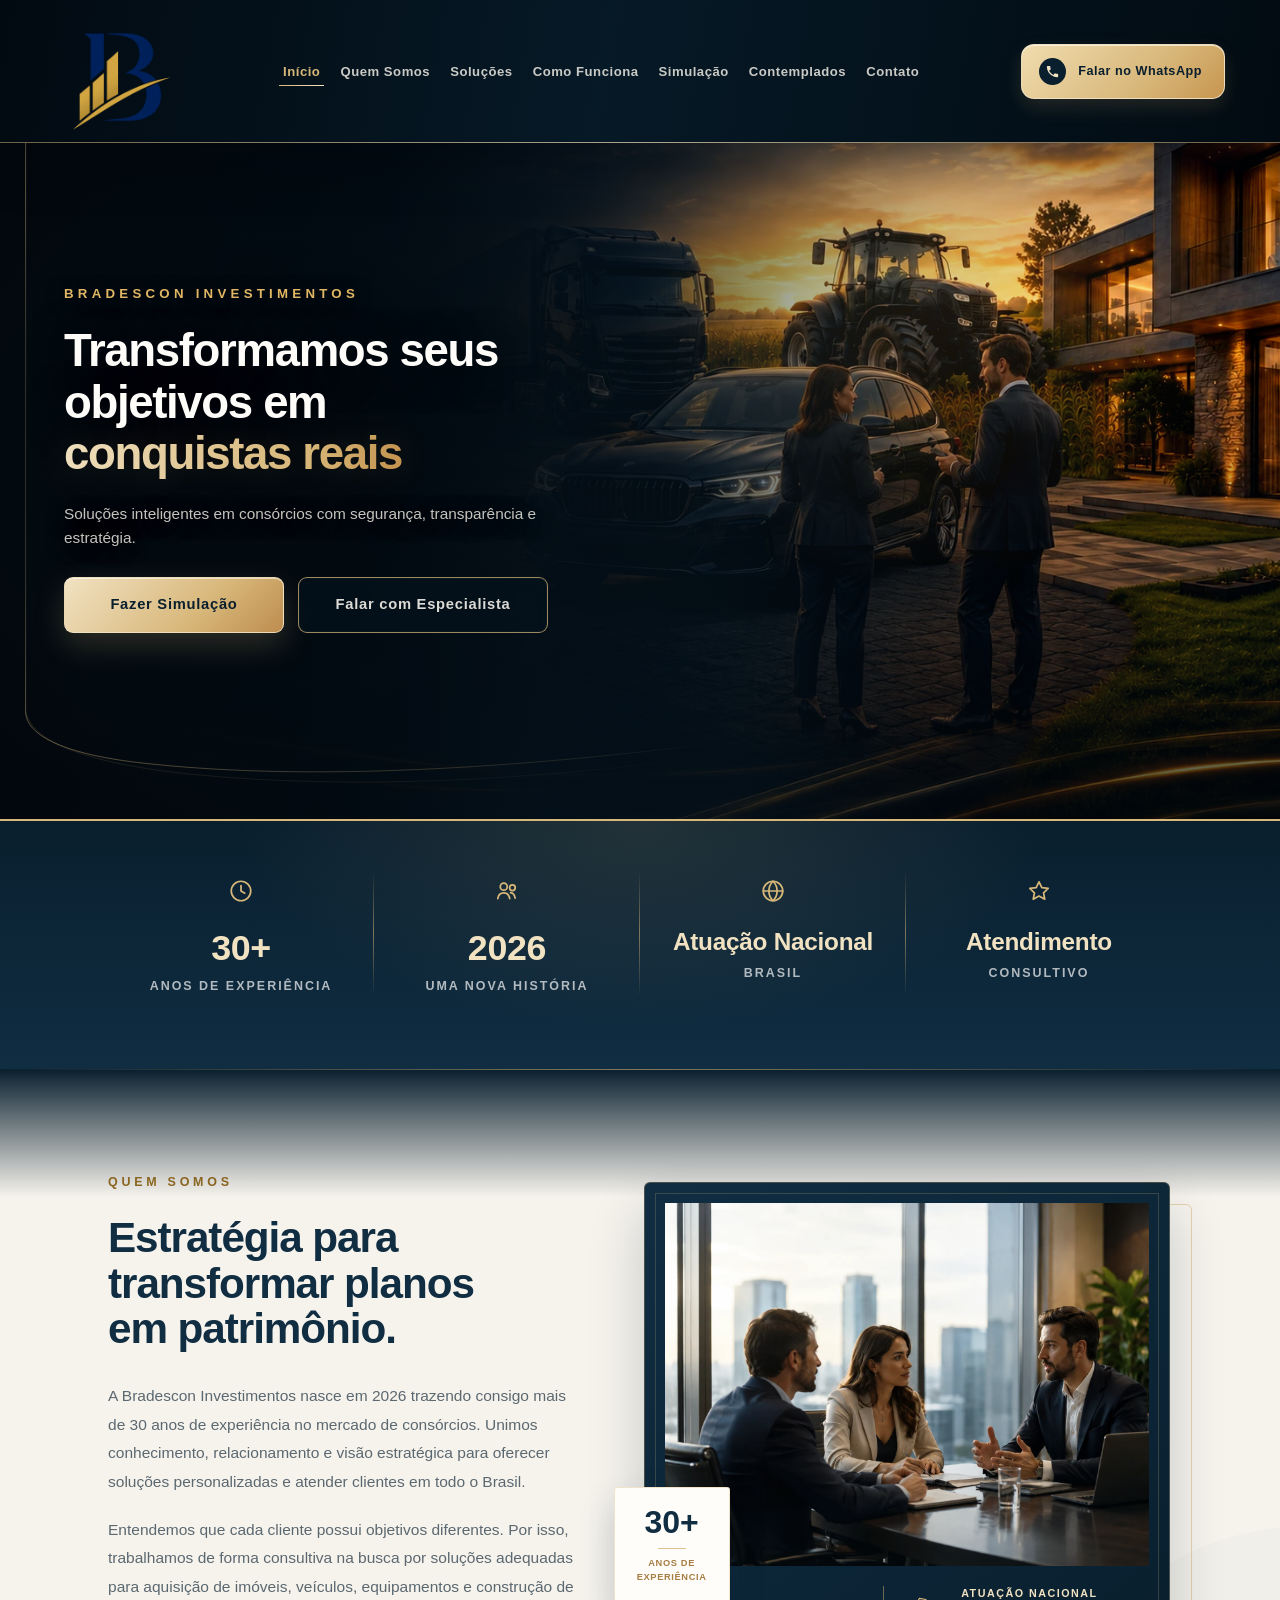
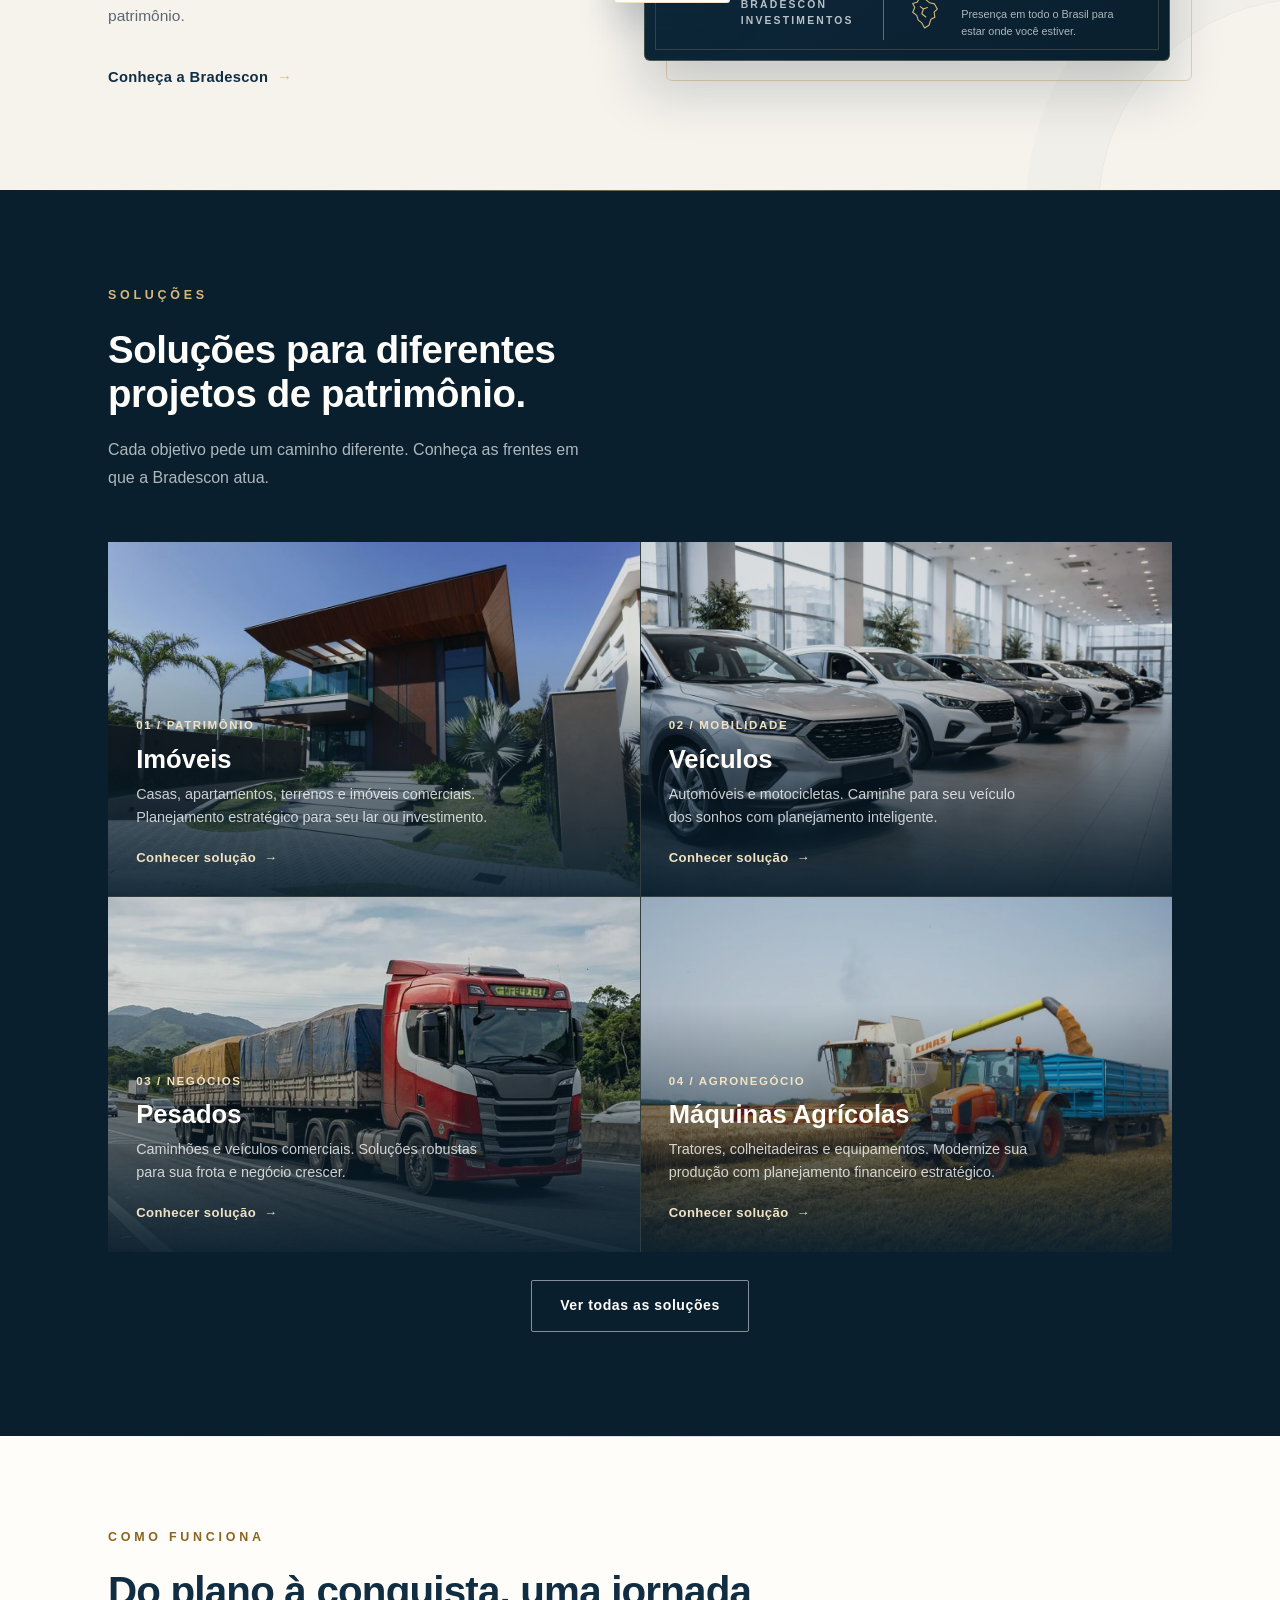
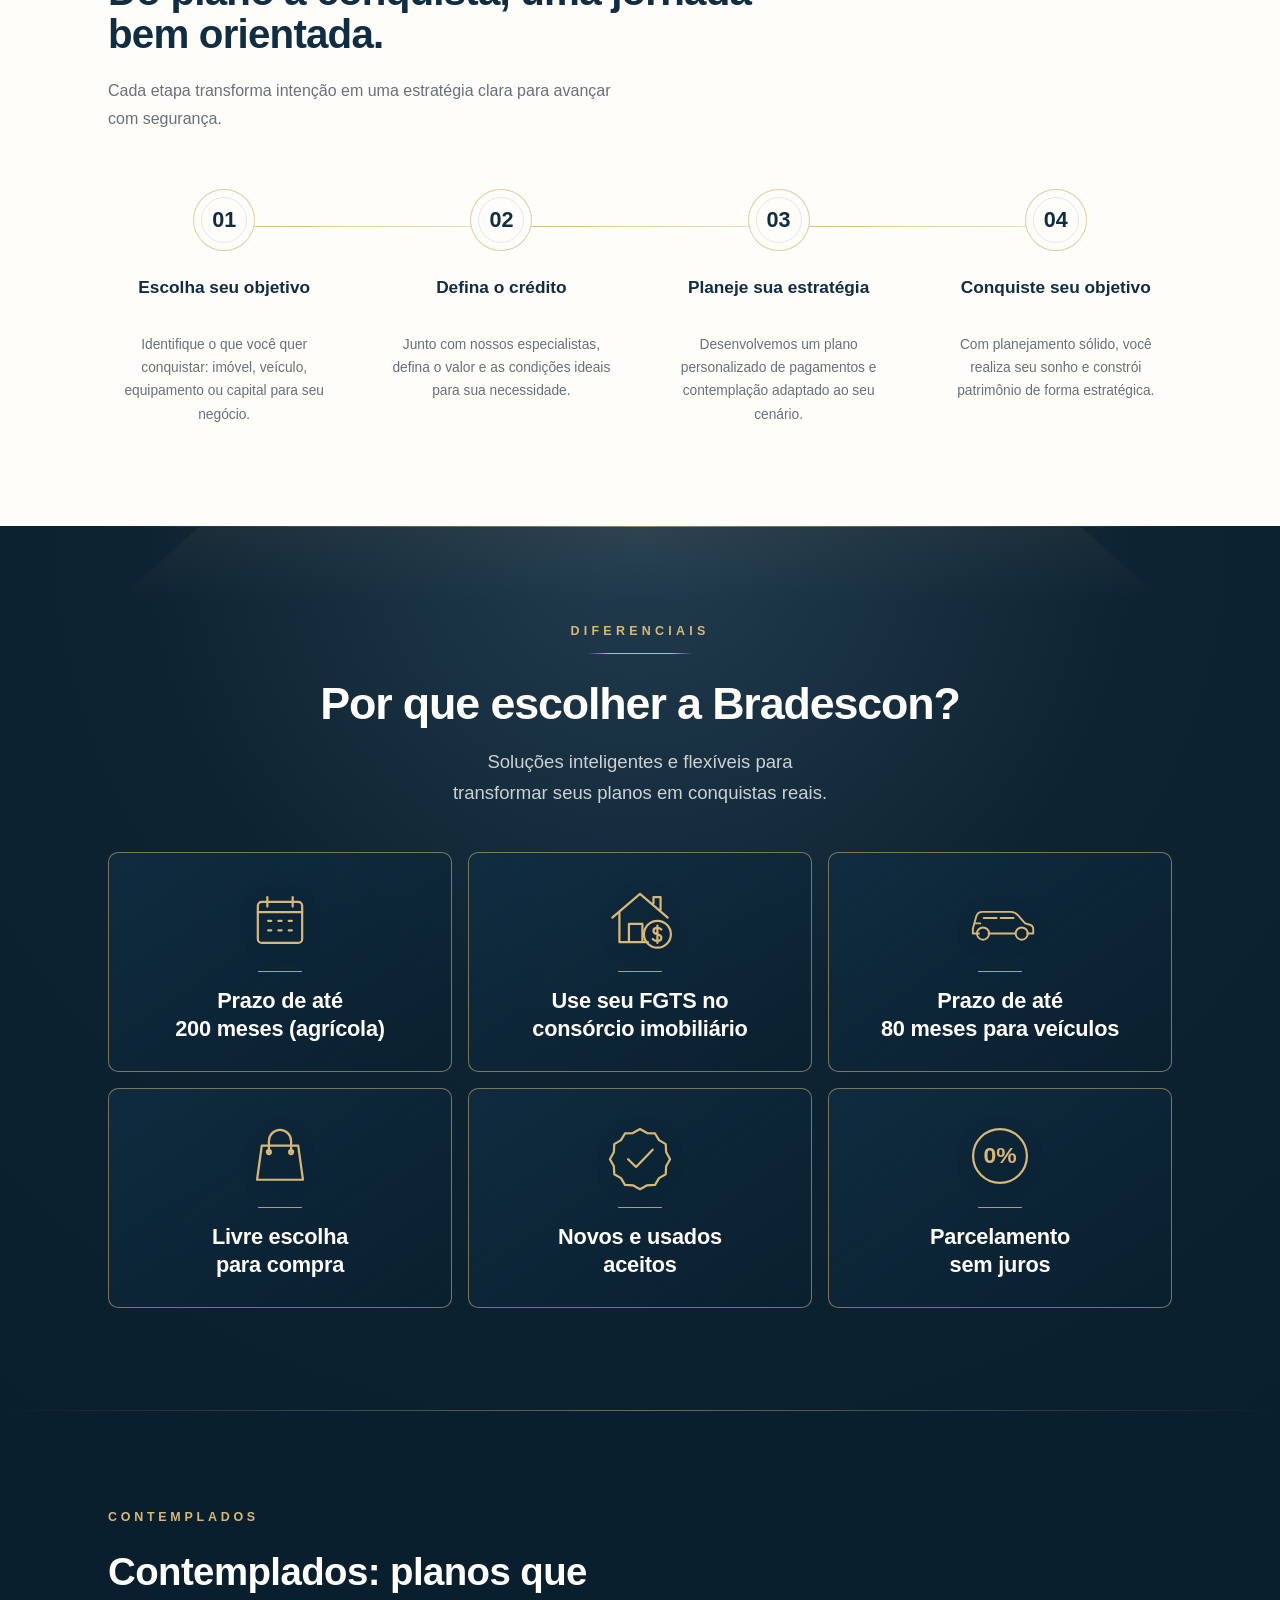
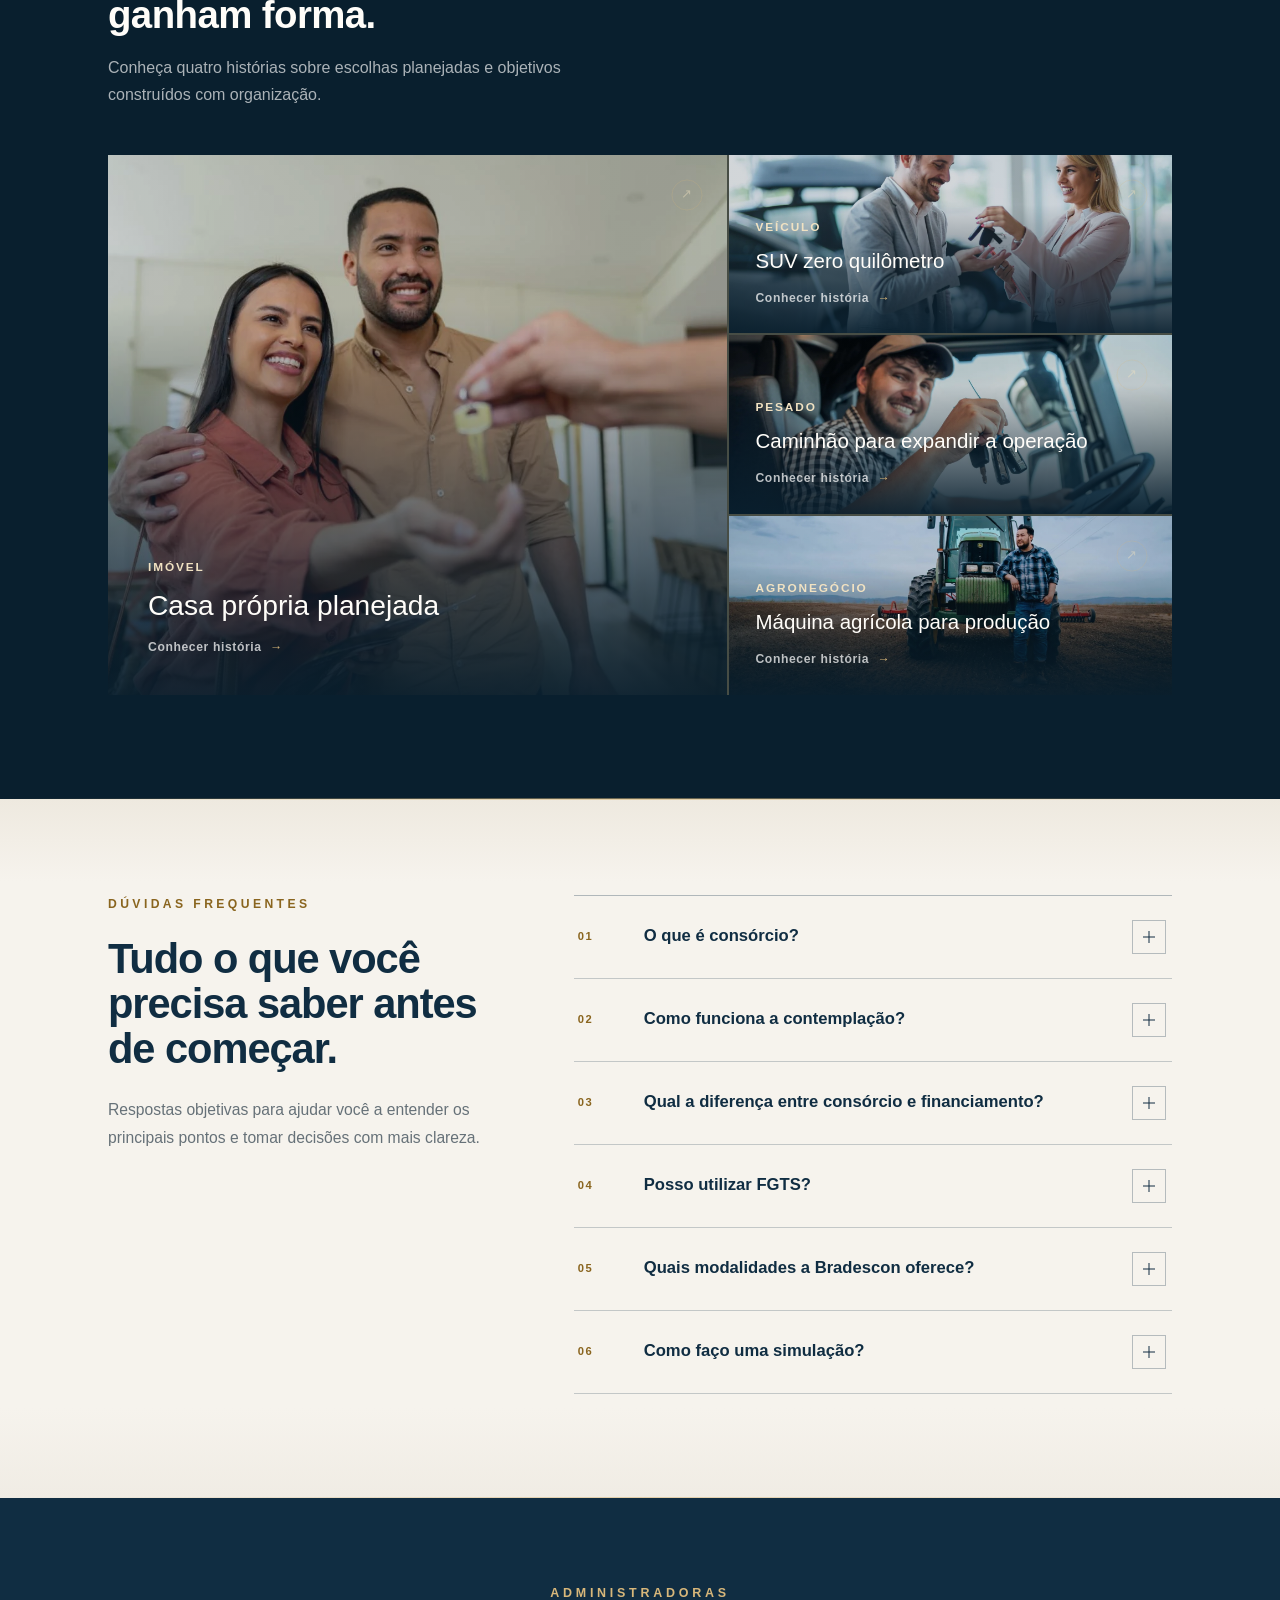
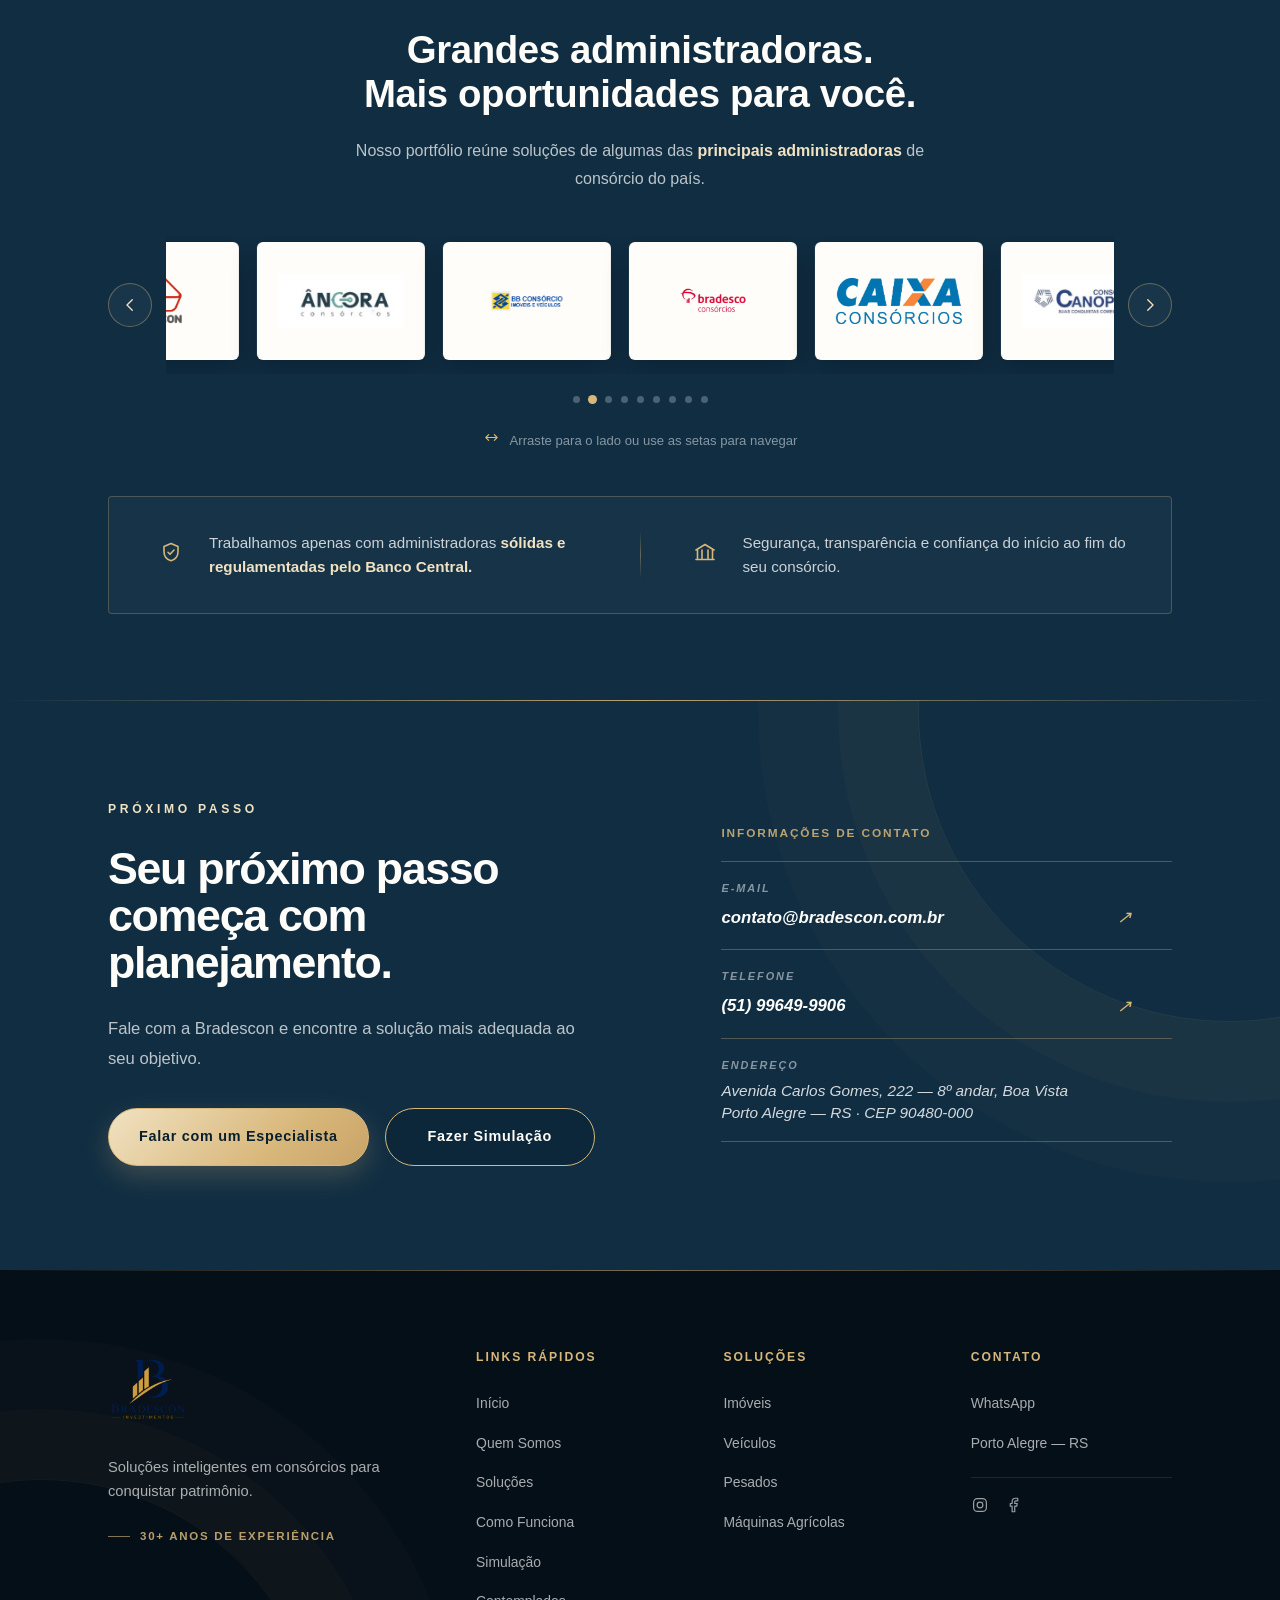
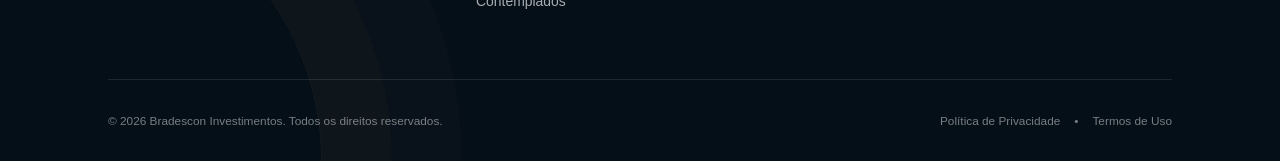
==== commit 7fada9b3: "Add files via upload" ====
--- a/index.html
+++ b/index.html
@@ -126,15 +126,15 @@
                     <span class="credibility-icon" aria-hidden="true">
                         <svg viewBox="0 0 24 24" fill="none" stroke="currentColor" stroke-width="1.6" stroke-linecap="round" stroke-linejoin="round"><circle cx="12" cy="12" r="9"></circle><path d="M12 7v5l3.5 2"></path></svg>
                     </span>
-                    <div class="credibility-number" data-count-to="15" data-suffix="+">0+</div>
-                    <div class="credibility-label">Anos no mercado</div>
+                    <div class="credibility-number" data-count-to="30" data-suffix="+">0+</div>
+                    <div class="credibility-label">Anos de experiência</div>
                 </div>
                 <div class="credibility-item">
                     <span class="credibility-icon" aria-hidden="true">
                         <svg viewBox="0 0 24 24" fill="none" stroke="currentColor" stroke-width="1.6" stroke-linecap="round" stroke-linejoin="round"><circle cx="9" cy="8" r="3.2"></circle><path d="M3.5 19c.6-3.4 3-5.2 5.5-5.2s4.9 1.8 5.5 5.2"></path><circle cx="17" cy="9" r="2.6"></circle><path d="M15.3 13.6c2 .2 3.6 1.8 4.2 5"></path></svg>
                     </span>
-                    <div class="credibility-number" data-count-to="5000" data-suffix="+" data-locale="pt-BR">0+</div>
-                    <div class="credibility-label">Clientes atendidos</div>
+                    <div class="credibility-number">2026</div>
+                    <div class="credibility-label">Uma nova história</div>
                 </div>
                 <div class="credibility-item">
                     <span class="credibility-icon" aria-hidden="true">
@@ -147,8 +147,8 @@
                     <span class="credibility-icon" aria-hidden="true">
                         <svg viewBox="0 0 24 24" fill="none" stroke="currentColor" stroke-width="1.6" stroke-linecap="round" stroke-linejoin="round"><path d="M12 3.5l2.6 5.4 5.9.7-4.3 4.1 1.1 5.9-5.3-2.9-5.3 2.9 1.1-5.9-4.3-4.1 5.9-.7Z"></path></svg>
                     </span>
-                    <div class="credibility-number" data-count-to="98" data-suffix="%">0%</div>
-                    <div class="credibility-label">Satisfação</div>
+                    <div class="credibility-number credibility-number-static">Atendimento</div>
+                    <div class="credibility-label">Consultivo</div>
                 </div>
             </div>
         </div>
@@ -162,13 +162,14 @@
                 <h2 class="about-title about-animate" id="about-title">Estratégia para transformar planos em patrimônio.</h2>
                 <div class="about-copy about-animate">
                     <p>
-                        A Bradescon Investimentos atua desde 2017 oferecendo soluções personalizadas em consórcios
-                        e intermediação, atendendo clientes em todo o Brasil. Nossa experiência e compromisso com
-                        resultados nos posicionam como parceiros confiáveis na construção do seu futuro financeiro.
+                        A Bradescon Investimentos nasce em 2026 trazendo consigo mais de 30 anos de experiência
+                        no mercado de consórcios. Unimos conhecimento, relacionamento e visão estratégica para
+                        oferecer soluções personalizadas e atender clientes em todo o Brasil.
                     </p>
                     <p>
-                        Entendemos que cada cliente é único. Por isso, desenvolvemos estratégias específicas
-                        para seus objetivos, seja na aquisição de imóveis, veículos ou equipamentos.
+                        Entendemos que cada cliente possui objetivos diferentes. Por isso, trabalhamos de forma
+                        consultiva na busca por soluções adequadas para aquisição de imóveis, veículos,
+                        equipamentos e construção de patrimônio.
                     </p>
                 </div>
                 <a href="/quem-somos/" class="about-link about-animate">Conheça a Bradescon <span aria-hidden="true">→</span></a>
@@ -195,8 +196,8 @@
                     </div>
                 </div>
                 <div class="about-visual-badge">
-                    <span class="about-visual-badge-number">2017</span>
-                    <span class="about-visual-badge-label">Desde</span>
+                    <span class="about-visual-badge-number">30+</span>
+                    <span class="about-visual-badge-label">Anos de<br>Experiência</span>
                 </div>
             </div>
         </div>
@@ -662,16 +663,16 @@
     <section class="partners">
         <div class="container">
             <div class="partners-head">
-                <p class="partners-eyebrow partners-animate">PARCEIROS</p>
-                <h2 class="partners-title partners-animate">Parcerias que fortalecem<br>suas conquistas</h2>
-                <p class="partners-intro partners-animate">Trabalhamos com as principais administradoras de consórcio do Brasil para oferecer as <strong>melhores oportunidades</strong> para você.</p>
+                <p class="partners-eyebrow partners-animate">ADMINISTRADORAS</p>
+                <h2 class="partners-title partners-animate">Grandes administradoras.<br>Mais oportunidades para você.</h2>
+                <p class="partners-intro partners-animate">Nosso portfólio reúne soluções de algumas das <strong>principais administradoras</strong> de consórcio do país.</p>
             </div>
 
             <div class="partners-carousel partners-animate">
-                <button type="button" class="partners-arrow partners-arrow-prev" id="partnersPrev" aria-label="Ver parceiro anterior">
+                <button type="button" class="partners-arrow partners-arrow-prev" id="partnersPrev" aria-label="Ver administradora anterior">
                     <svg viewBox="0 0 24 24" fill="none" stroke="currentColor" stroke-width="1.8" stroke-linecap="round" stroke-linejoin="round" aria-hidden="true"><path d="M15 5l-7 7 7 7"></path></svg>
                 </button>
-                <div class="partners-viewport" id="partnersViewport" role="region" aria-label="Administradoras parceiras">
+                <div class="partners-viewport" id="partnersViewport" role="region" aria-label="Administradoras de consórcio">
                     <div class="partners-track" id="partnersTrack">
                         <div class="partners-card"><img src="/images/ADEMICON-CRÉDITO.png" width="749" height="750" alt="Ademicon Crédito" loading="lazy" draggable="false"></div>
                         <div class="partners-card"><img src="/images/ÂNCORA-CONSÓRCIOS.png" width="280" height="120" alt="Âncora Consórcios" loading="lazy" draggable="false"></div>
@@ -693,12 +694,12 @@
                         <div class="partners-card" aria-hidden="true"><img src="/images/ZEMA-CONSÓRCIO.png" width="500" height="500" alt="" loading="lazy" draggable="false"></div>
                     </div>
                 </div>
-                <button type="button" class="partners-arrow partners-arrow-next" id="partnersNext" aria-label="Ver próximo parceiro">
+                <button type="button" class="partners-arrow partners-arrow-next" id="partnersNext" aria-label="Ver próxima administradora">
                     <svg viewBox="0 0 24 24" fill="none" stroke="currentColor" stroke-width="1.8" stroke-linecap="round" stroke-linejoin="round" aria-hidden="true"><path d="M9 5l7 7-7 7"></path></svg>
                 </button>
             </div>
 
-            <div class="partners-dots partners-animate" id="partnersDots" role="tablist" aria-label="Navegação do carrossel de parceiros"></div>
+            <div class="partners-dots partners-animate" id="partnersDots" role="tablist" aria-label="Navegação do carrossel de administradoras"></div>
 
             <p class="partners-hint partners-animate">
                 <span aria-hidden="true"><svg viewBox="0 0 24 24" fill="none" stroke="currentColor" stroke-width="1.6" stroke-linecap="round" stroke-linejoin="round"><path d="M8 8l-4 4 4 4M16 8l4 4-4 4M4 12h16"></path></svg></span>
@@ -774,7 +775,7 @@
                 <div class="footer-section footer-brand">
                     <img src="/images/logo-bradescon-sem-brilho-512.png" width="512" height="512" alt="Bradescon Investimentos" class="footer-brand-logo" loading="lazy">
                     <p class="footer-brand-text">Soluções inteligentes em consórcios para conquistar patrimônio.</p>
-                    <p class="footer-brand-since">Desde 2017</p>
+                    <p class="footer-brand-since">30+ anos de experiência</p>
                 </div>
 
                 <!-- Links Rápidos -->
--- a/style.css
+++ b/style.css
@@ -205,10 +205,10 @@
 .about-national-copy { min-width: 0; display: flex; flex-direction: column; gap: 5px; }
 .about-national-copy strong { color: var(--champagne-light); font-size: .67rem; letter-spacing: .14em; line-height: 1.4; }
 .about-national-copy > span { color: rgba(255,255,255,.67); font-size: .68rem; line-height: 1.55; }
-.about-visual-badge { position: absolute; left: -28px; bottom: 80px; z-index: 4; display: flex; flex-direction: column; align-items: center; justify-content: center; width: 104px; height: 104px; border: 1px solid rgba(216,183,122,.38); border-radius: 3px; background: var(--white); box-shadow: 0 18px 36px rgba(16,45,66,.2); }
-.about-visual-badge-number { color: var(--navy); font-size: 1.7rem; font-weight: 700; line-height: 1; }
-.about-visual-badge-number::after { content: ''; display: block; width: 30px; height: 1px; margin: 9px auto 0; background: rgba(216,183,122,.85); }
-.about-visual-badge-label { margin-top: 7px; color: #a77d43; font-size: .62rem; font-weight: 700; letter-spacing: .18em; text-transform: uppercase; }
+.about-visual-badge { position: absolute; left: -30px; bottom: 78px; z-index: 4; display: flex; flex-direction: column; align-items: center; justify-content: center; width: 116px; height: 116px; padding: 10px 8px; box-sizing: border-box; border: 1px solid rgba(216,183,122,.38); border-radius: 3px; background: var(--white); box-shadow: 0 18px 36px rgba(16,45,66,.2); }
+.about-visual-badge-number { color: var(--navy); font-size: 2rem; font-weight: 700; line-height: 1; text-align: center; }
+.about-visual-badge-number::after { content: ''; display: block; width: 28px; height: 1px; margin: 10px auto 0; background: rgba(216,183,122,.85); }
+.about-visual-badge-label { margin-top: 8px; color: #a77d43; font-size: .58rem; font-weight: 700; line-height: 1.45; letter-spacing: .07em; text-align: center; text-transform: uppercase; }
 @media (hover: hover) and (pointer: fine) {
     .about-link:hover { color: var(--navy); }
     .about-link:hover::after { right: 0; }
@@ -578,7 +578,9 @@
     .about-panel { padding: 15px 15px 0; }
     .about-panel-footer { grid-template-columns: minmax(0, .75fr) minmax(210px, 1.25fr); gap: 17px; padding-left: 17px; }
     .about-national { gap: 10px; padding-left: 16px; }
-    .about-visual-badge { left: -18px; width: 96px; height: 96px; }
+    .about-visual-badge { left: -20px; width: 104px; height: 104px; padding: 8px 6px; }
+    .about-visual-badge-number { font-size: 1.85rem; }
+    .about-visual-badge-label { font-size: .54rem; }
 }
 @media (max-width: 768px) {
     .container { padding: 0 20px; }
@@ -696,10 +698,10 @@
     .about-national-icon { width: 31px; height: 38px; }
     .about-national-copy strong { font-size: .63rem; }
     .about-national-copy > span { font-size: .65rem; }
-    .about-visual-badge { left: 4px; bottom: 121px; width: 84px; height: 84px; }
-    .about-visual-badge-number { font-size: 1.42rem; }
-    .about-visual-badge-number::after { width: 24px; margin-top: 7px; }
-    .about-visual-badge-label { margin-top: 5px; font-size: .55rem; }
+    .about-visual-badge { left: 4px; bottom: 121px; width: 90px; height: 90px; padding: 8px 5px; }
+    .about-visual-badge-number { font-size: 1.5rem; }
+    .about-visual-badge-number::after { width: 22px; margin-top: 7px; }
+    .about-visual-badge-label { margin-top: 5px; font-size: .46rem; line-height: 1.4; letter-spacing: .05em; }
     .diferenciais { padding: 72px 0 78px; }
     .diff-head { margin-bottom: 34px; }
     .diff-eyebrow { font-size: .68rem; letter-spacing: .27em; }
@@ -821,7 +823,7 @@
 .since-mark { display: flex; align-items: center; gap: 16px; margin-top: 30px; }
 .since-mark-year { font-size: 2.6rem; font-weight: 700; line-height: 1; color: rgba(16,45,66,.16); }
 .since-mark-rule { width: 1px; height: 34px; background: linear-gradient(180deg, var(--champagne), transparent); }
-.since-mark-label { color: var(--champagne); font-size: .72rem; font-weight: 700; letter-spacing: .22em; text-transform: uppercase; }
+.since-mark-label { max-width: 150px; color: var(--champagne); font-size: .72rem; font-weight: 700; line-height: 1.3; letter-spacing: .12em; text-transform: uppercase; }
 .mission-band { padding: 100px 0; background: linear-gradient(155deg, #071a29 0%, var(--navy) 60%, #0c2941 100%); color: var(--white); }
 .mission-band h2 { color: var(--white); }
 .mission-grid > p { color: rgba(255,253,249,.76); padding-left: 30px; border-left: 1px solid rgba(216,183,122,.24); }
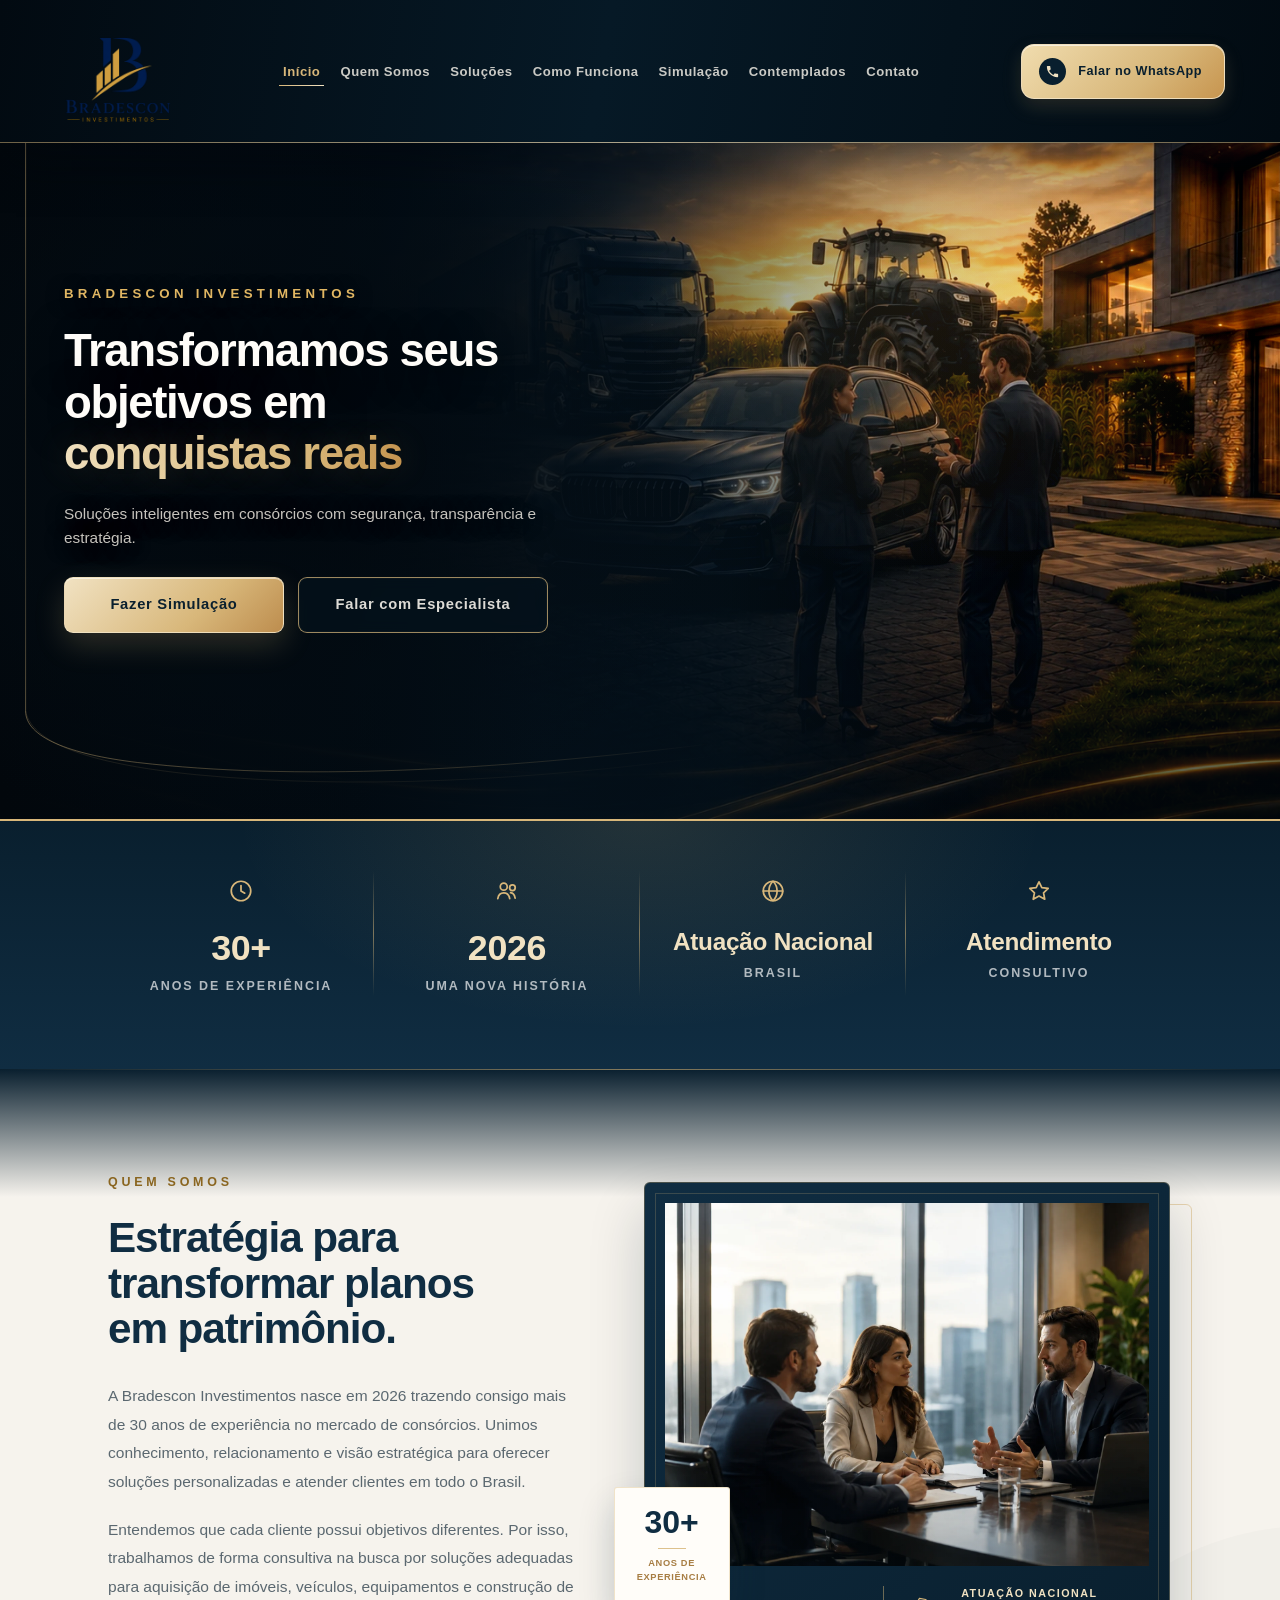
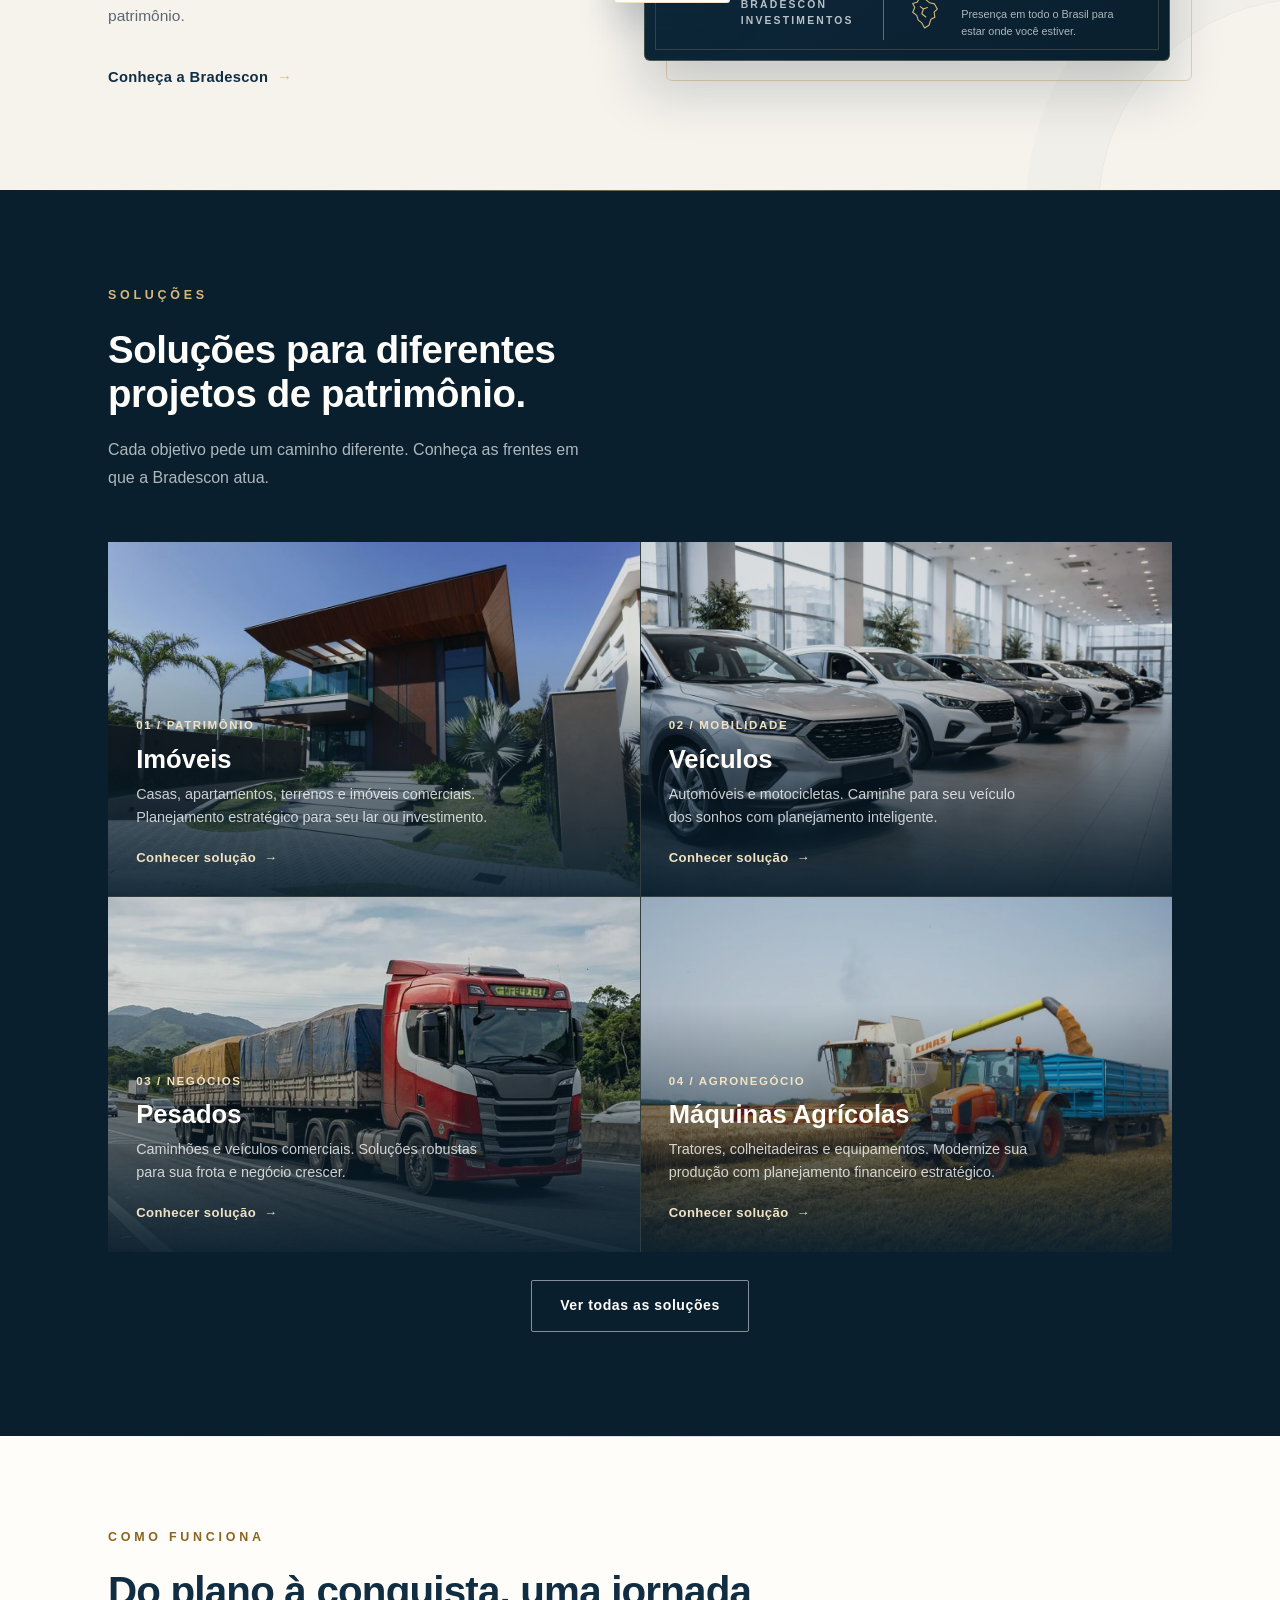
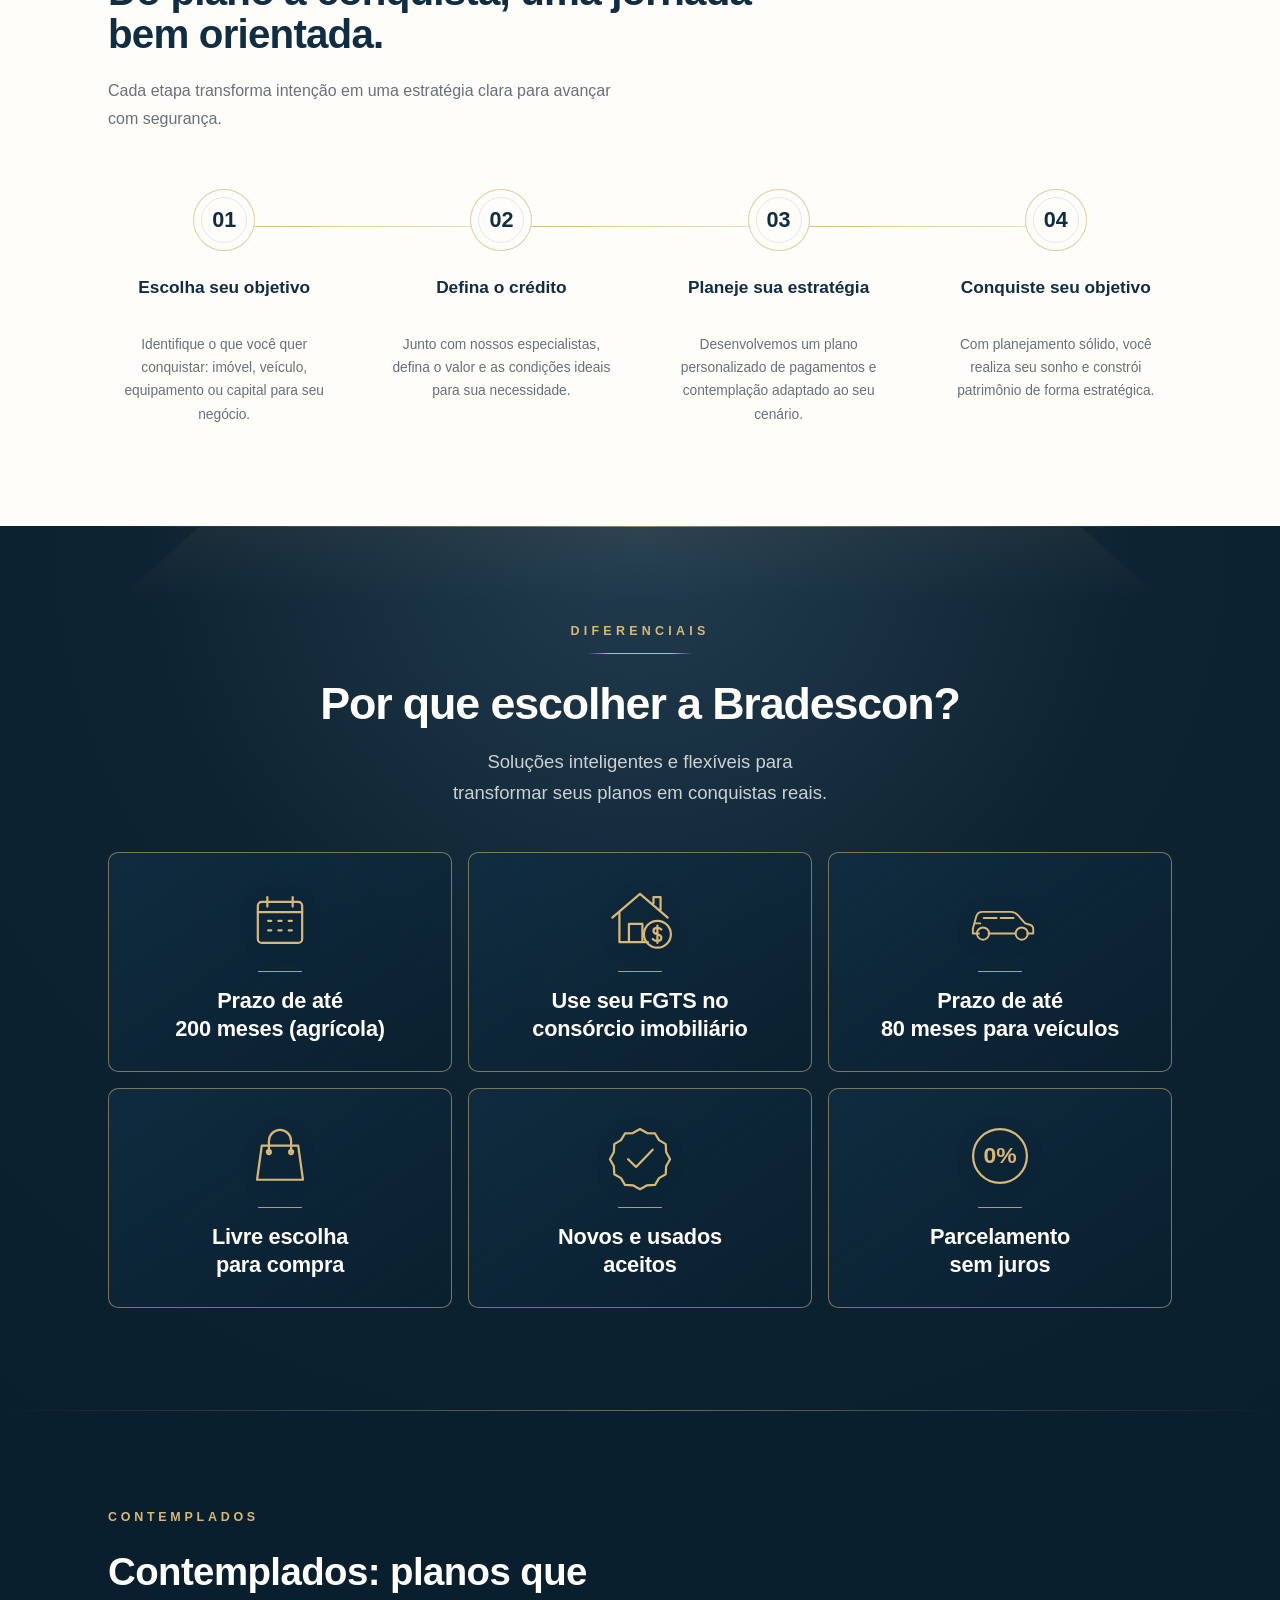
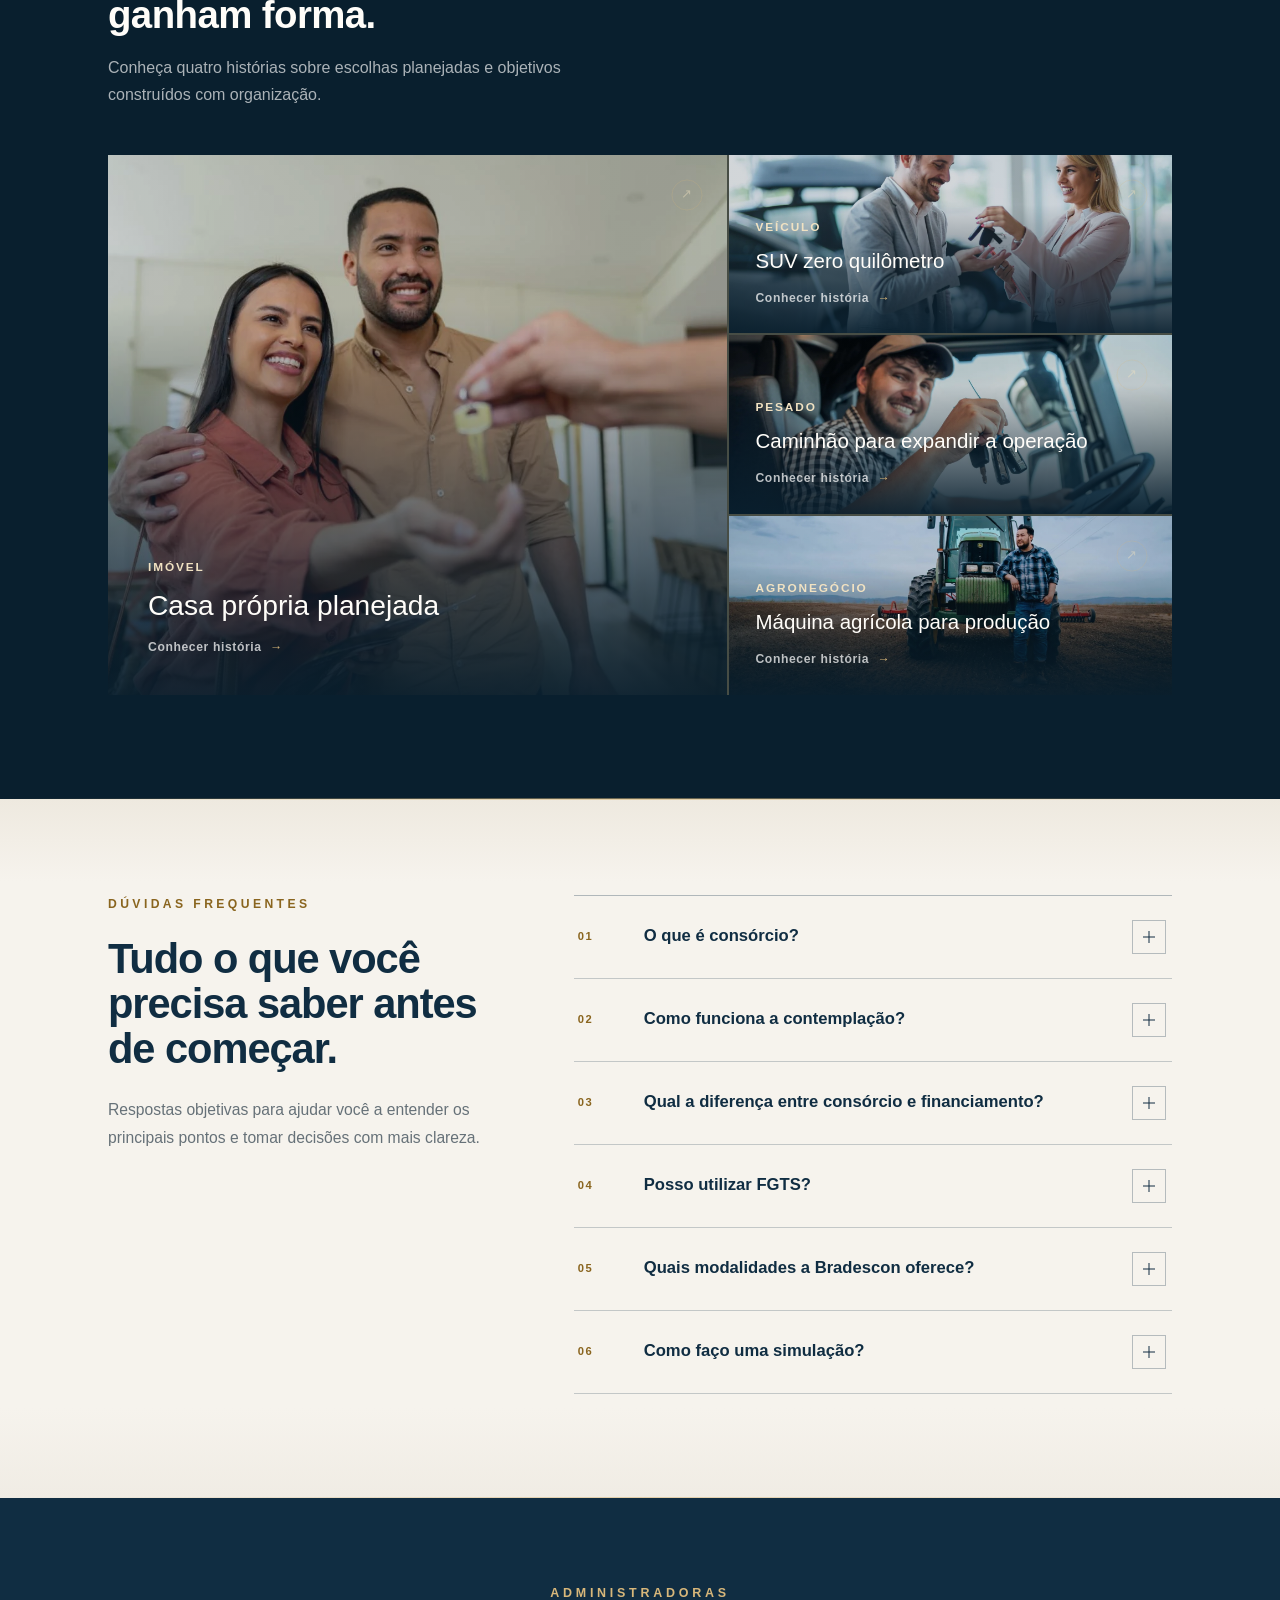
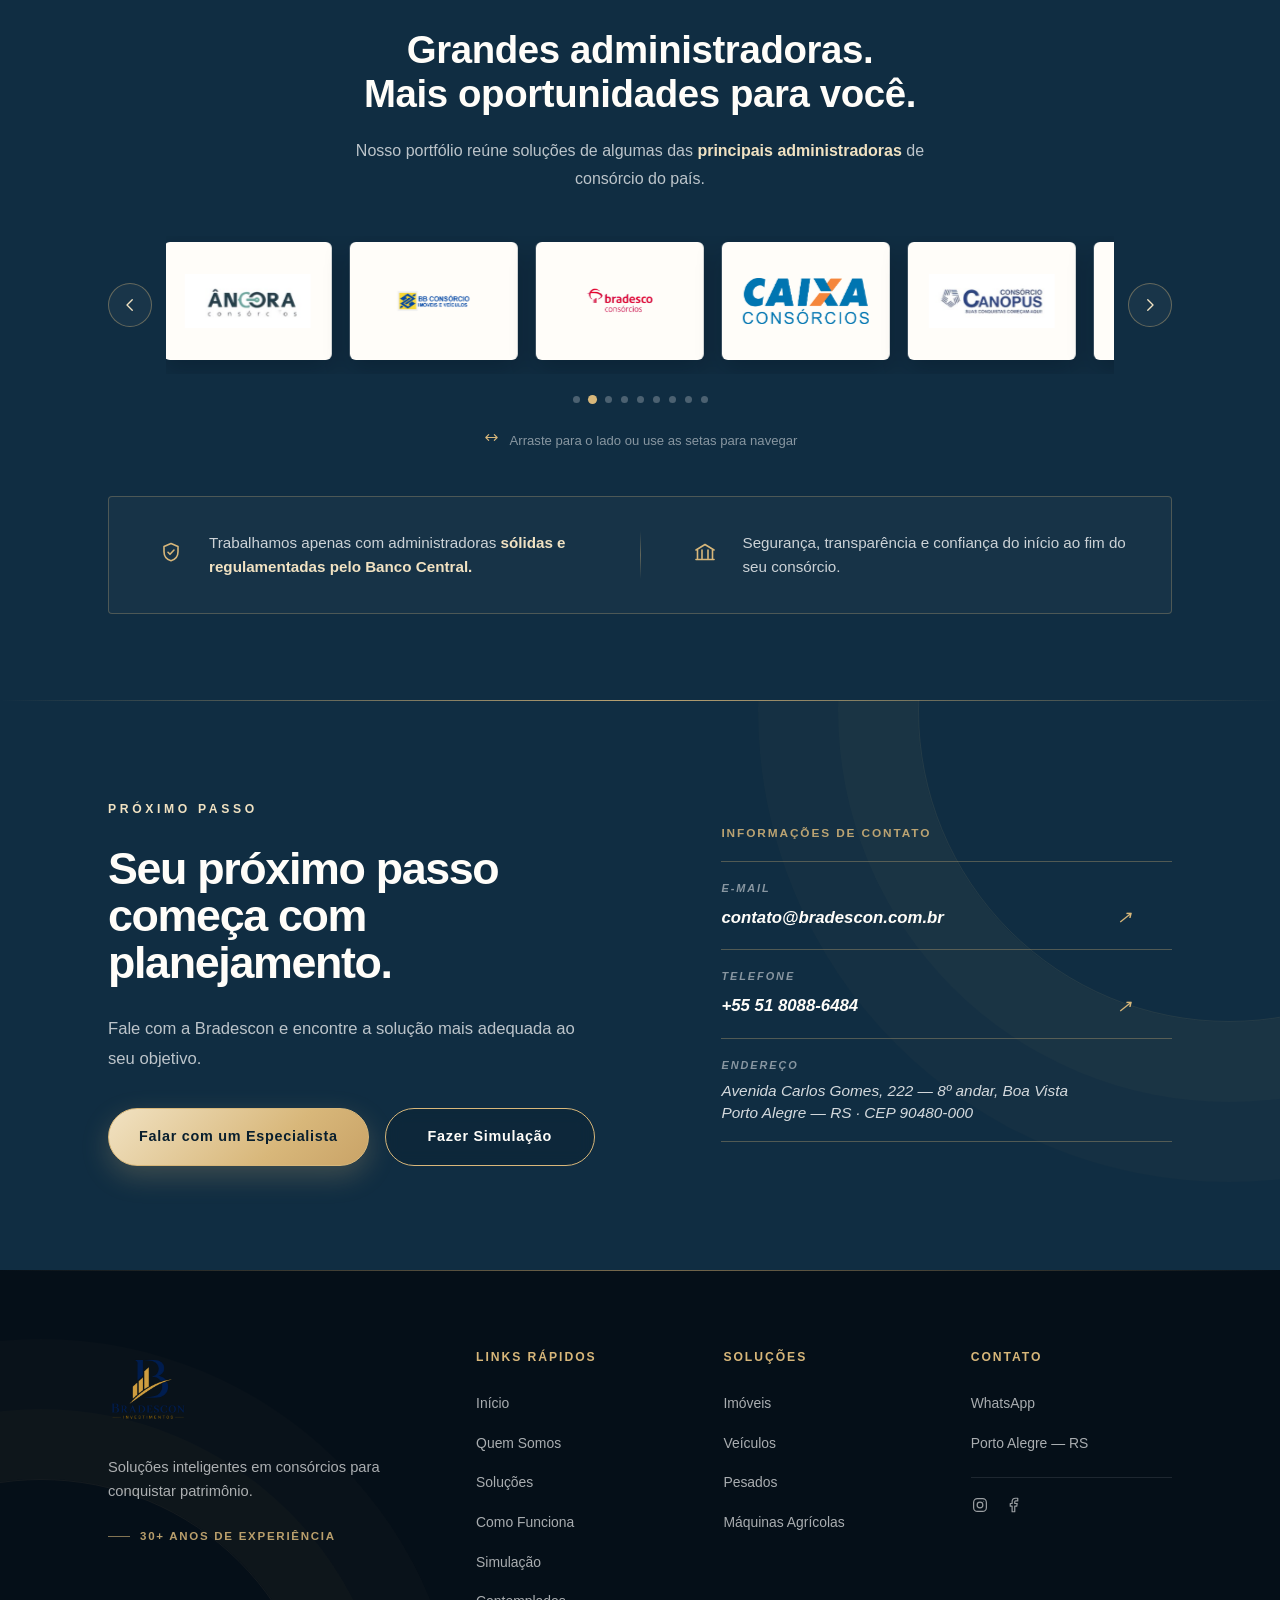
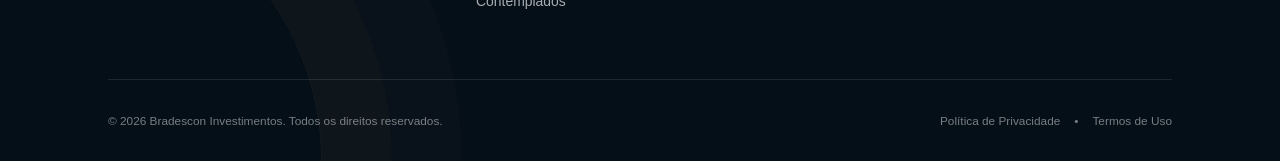
==== commit db320a16: "Add files via upload" ====
--- a/index.html
+++ b/index.html
@@ -46,7 +46,7 @@
             </nav>
             
             <div class="header-actions">
-                <a href="https://wa.me/5551996499906" class="btn btn-whatsapp" target="_blank" rel="noopener noreferrer">
+                <a href="https://wa.me/555180886484" class="btn btn-whatsapp" target="_blank" rel="noopener noreferrer">
                     <span class="whatsapp-mark" aria-hidden="true"><svg viewBox="0 0 24 24"><path d="M6.6 10.8c1.4 2.8 3.8 5.1 6.6 6.6l2.2-2.2c.3-.3.7-.4 1-.2 1.1.4 2.3.6 3.6.6.6 0 1 .4 1 1V20c0 .6-.4 1-1 1-9.4 0-17-7.6-17-17 0-.6.4-1 1-1h3.5c.6 0 1 .4 1 1 0 1.3.2 2.5.6 3.6.1.3 0 .7-.2 1l-2.3 2.2Z"/></svg></span>
                     Falar no WhatsApp
                 </a>
@@ -70,7 +70,7 @@
                 <li><a href="/simulacao/">Simulação</a></li>
                 <li><a href="#conquistas">Contemplados</a></li>
                 <li><a href="#contato">Contato</a></li>
-                <li><a href="https://wa.me/5551996499906" class="btn btn-whatsapp-mobile" target="_blank" rel="noopener noreferrer">Falar no WhatsApp</a></li>
+                <li><a href="https://wa.me/555180886484" class="btn btn-whatsapp-mobile" target="_blank" rel="noopener noreferrer">Falar no WhatsApp</a></li>
             </ul>
         </nav>
     </header>
@@ -732,7 +732,7 @@
                 <h2 id="final-cta-title"><span>Seu próximo passo</span><span>começa com planejamento.</span></h2>
                 <p class="final-cta-intro">Fale com a Bradescon e encontre a solução mais adequada ao seu objetivo.</p>
                 <div class="final-ctas">
-                    <a href="https://wa.me/5551996499906" class="btn btn-primary" target="_blank" rel="noopener noreferrer">Falar com um Especialista</a>
+                    <a href="https://wa.me/555180886484" class="btn btn-primary" target="_blank" rel="noopener noreferrer">Falar com um Especialista</a>
                     <a href="/simulacao/" class="btn btn-secondary">Fazer Simulação</a>
                 </div>
             </div>
@@ -747,10 +747,10 @@
                             <span class="contact-row-arrow" aria-hidden="true">↗</span>
                         </span>
                     </a>
-                    <a class="contact-row" href="tel:+5551996499906">
+                    <a class="contact-row" href="tel:+555180886484">
                         <span class="contact-row-label">Telefone</span>
                         <span class="contact-row-main">
-                            <span class="contact-row-value">(51) 99649-9906</span>
+                            <span class="contact-row-value">+55 51 8088-6484</span>
                             <span class="contact-row-arrow" aria-hidden="true">↗</span>
                         </span>
                     </a>
@@ -806,7 +806,7 @@
                 <div class="footer-section footer-contact">
                     <h2 class="footer-heading">Contato</h2>
                     <ul>
-                        <li><a href="https://wa.me/5551996499906" target="_blank" rel="noopener noreferrer">WhatsApp</a></li>
+                        <li><a href="https://wa.me/555180886484" target="_blank" rel="noopener noreferrer">WhatsApp</a></li>
                         <li><a href="#contato">Porto Alegre — RS</a></li>
                     </ul>
                     <div class="footer-social">
